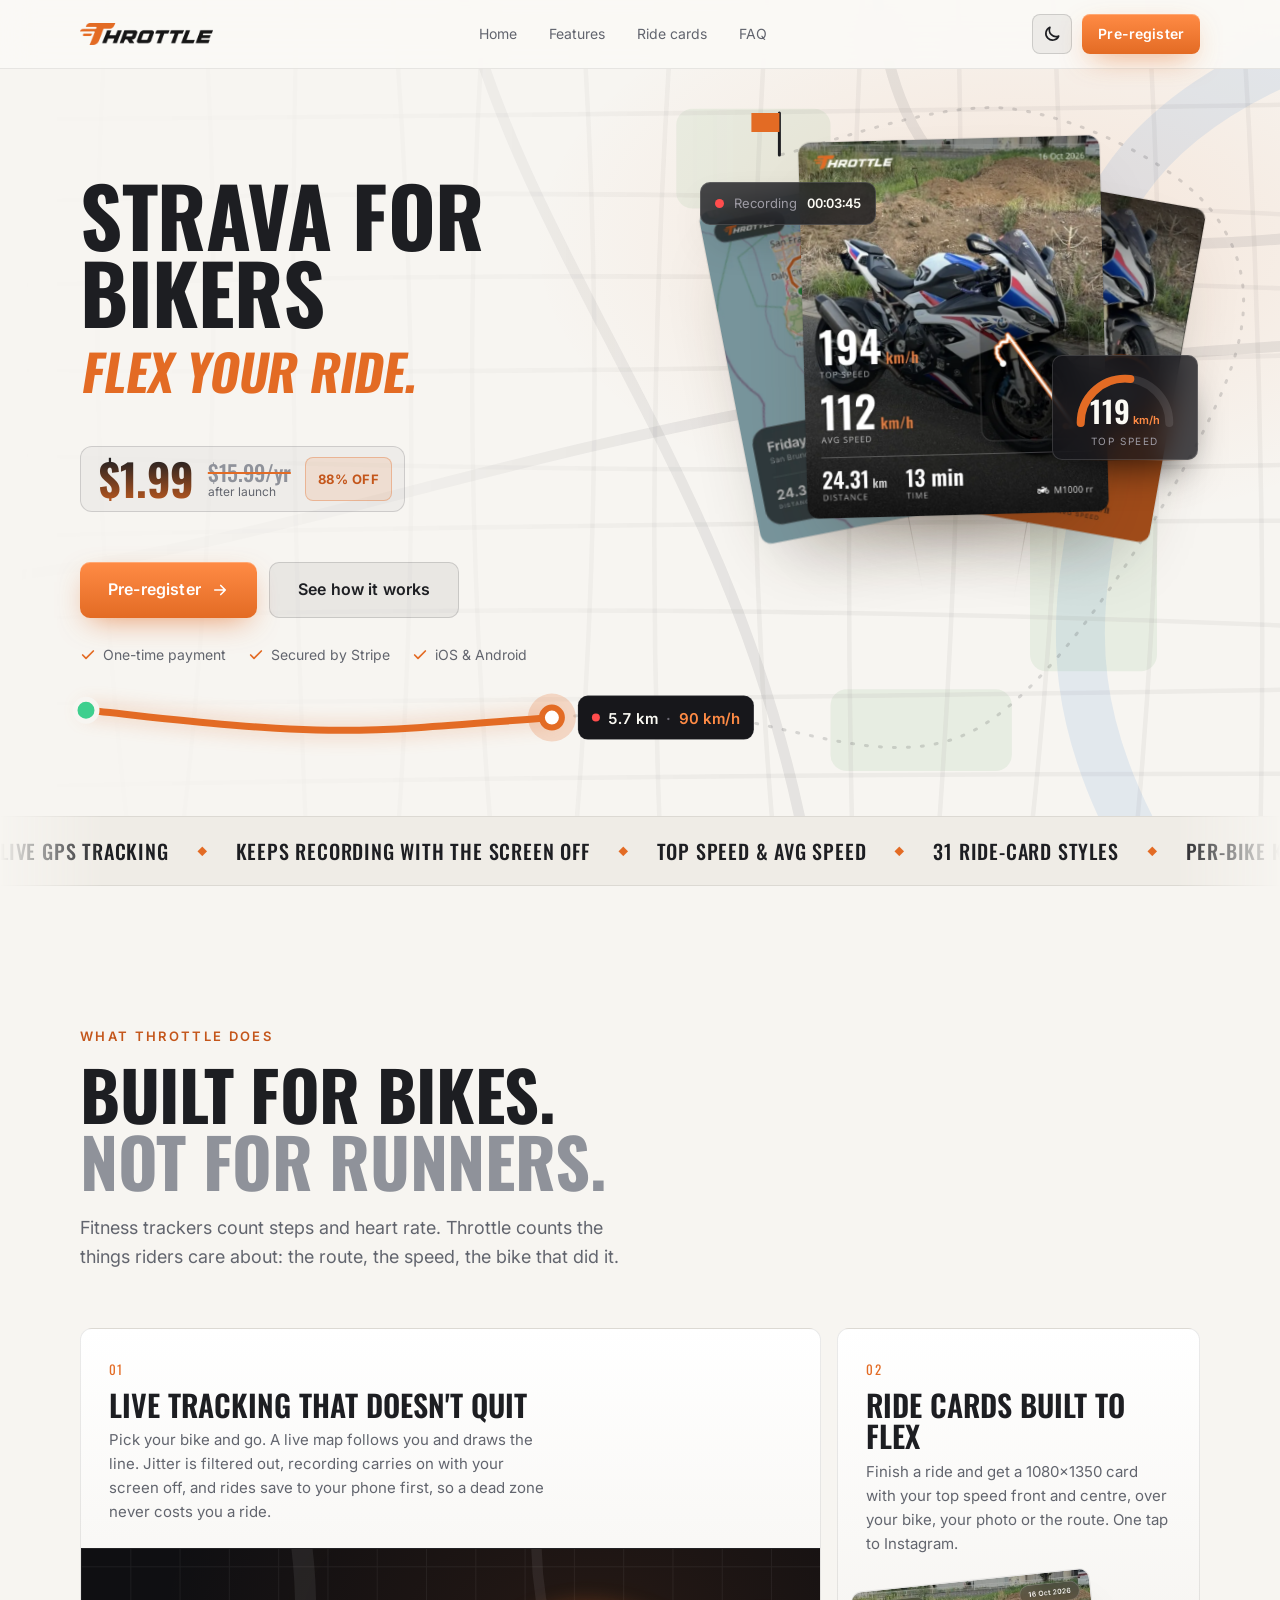
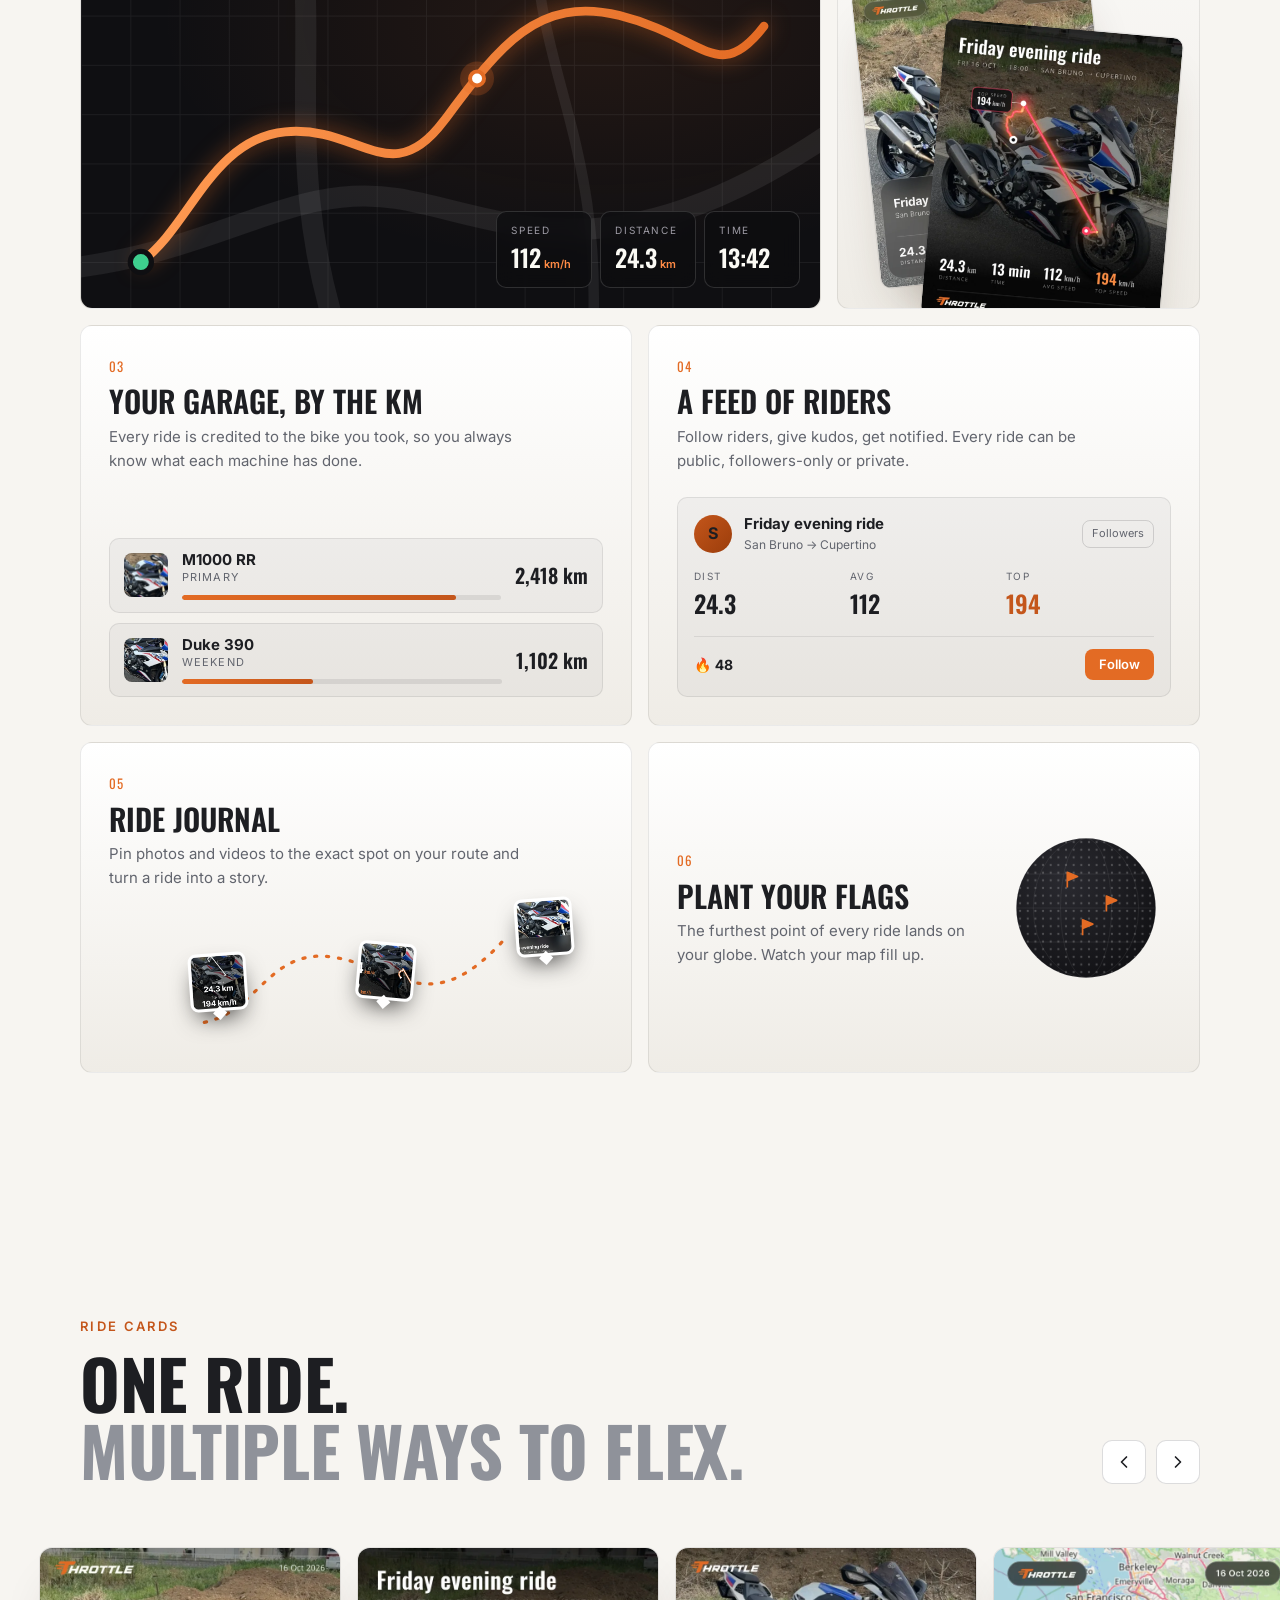
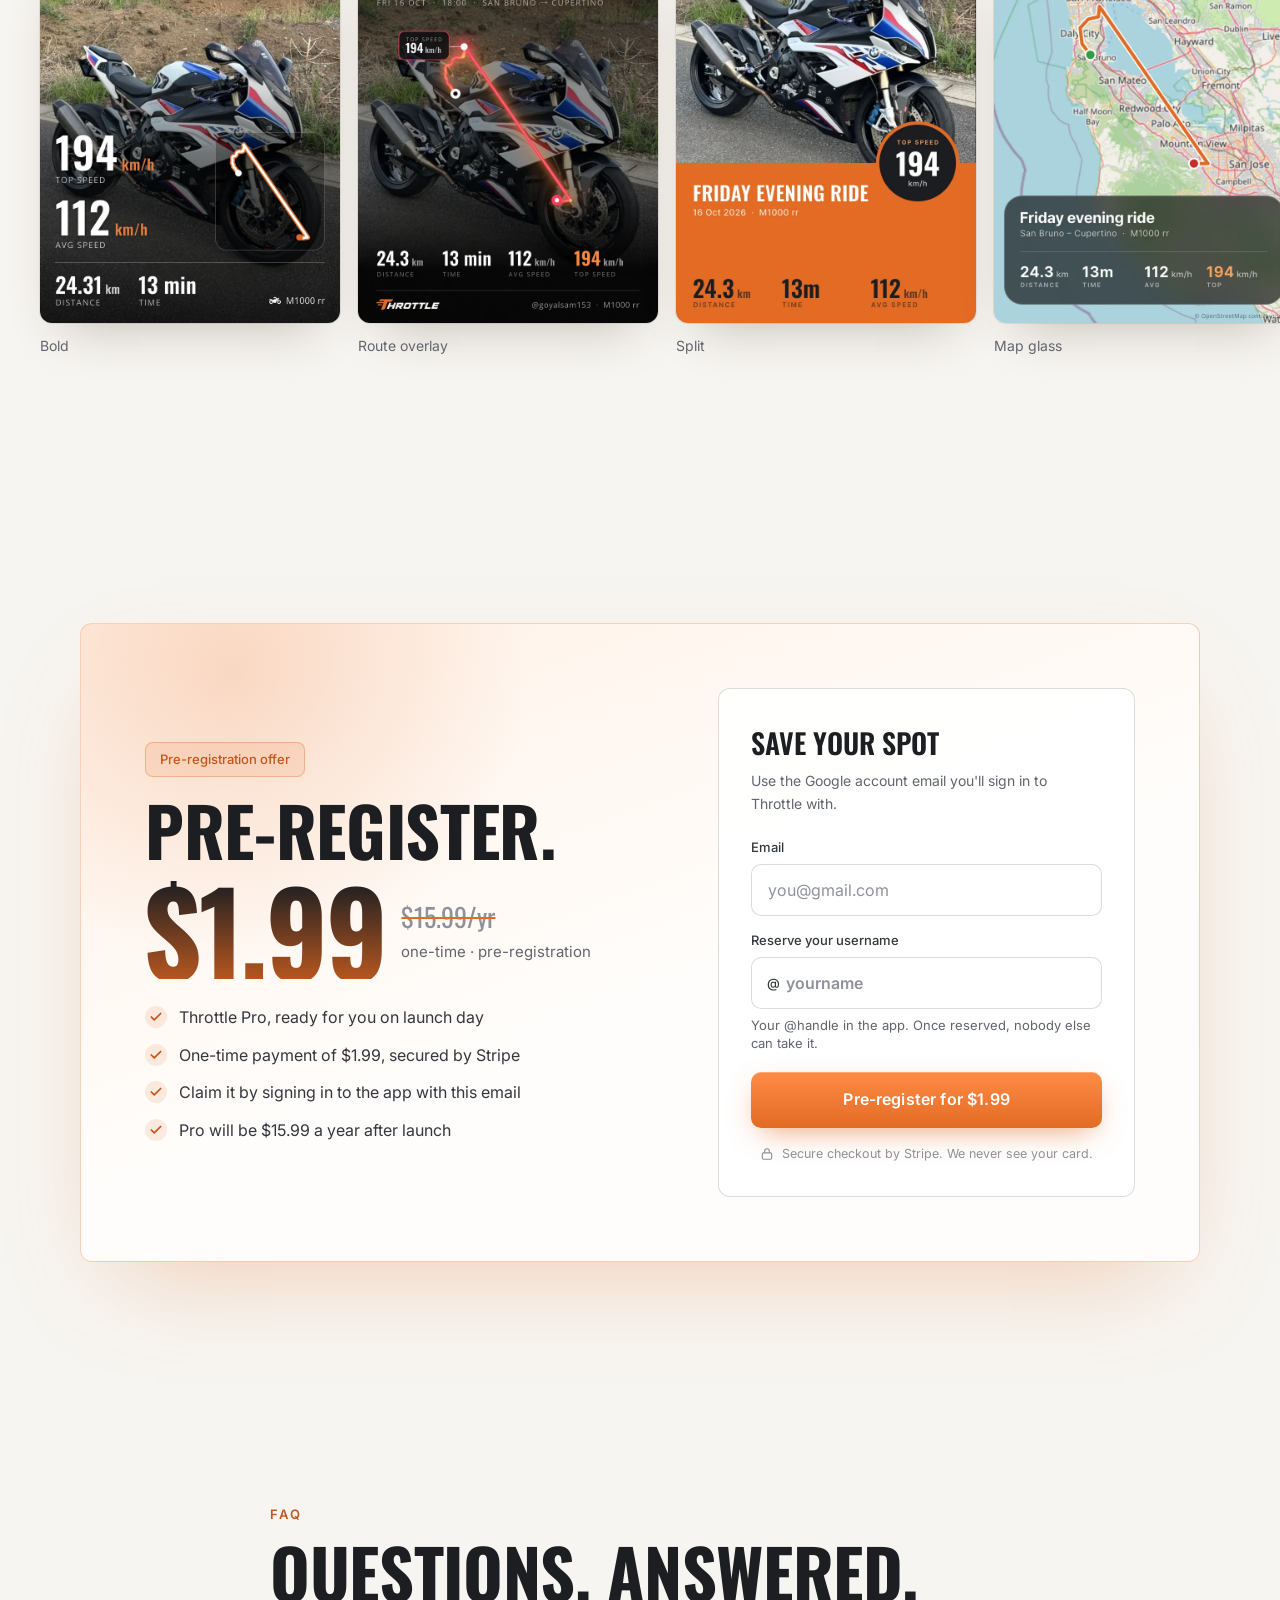
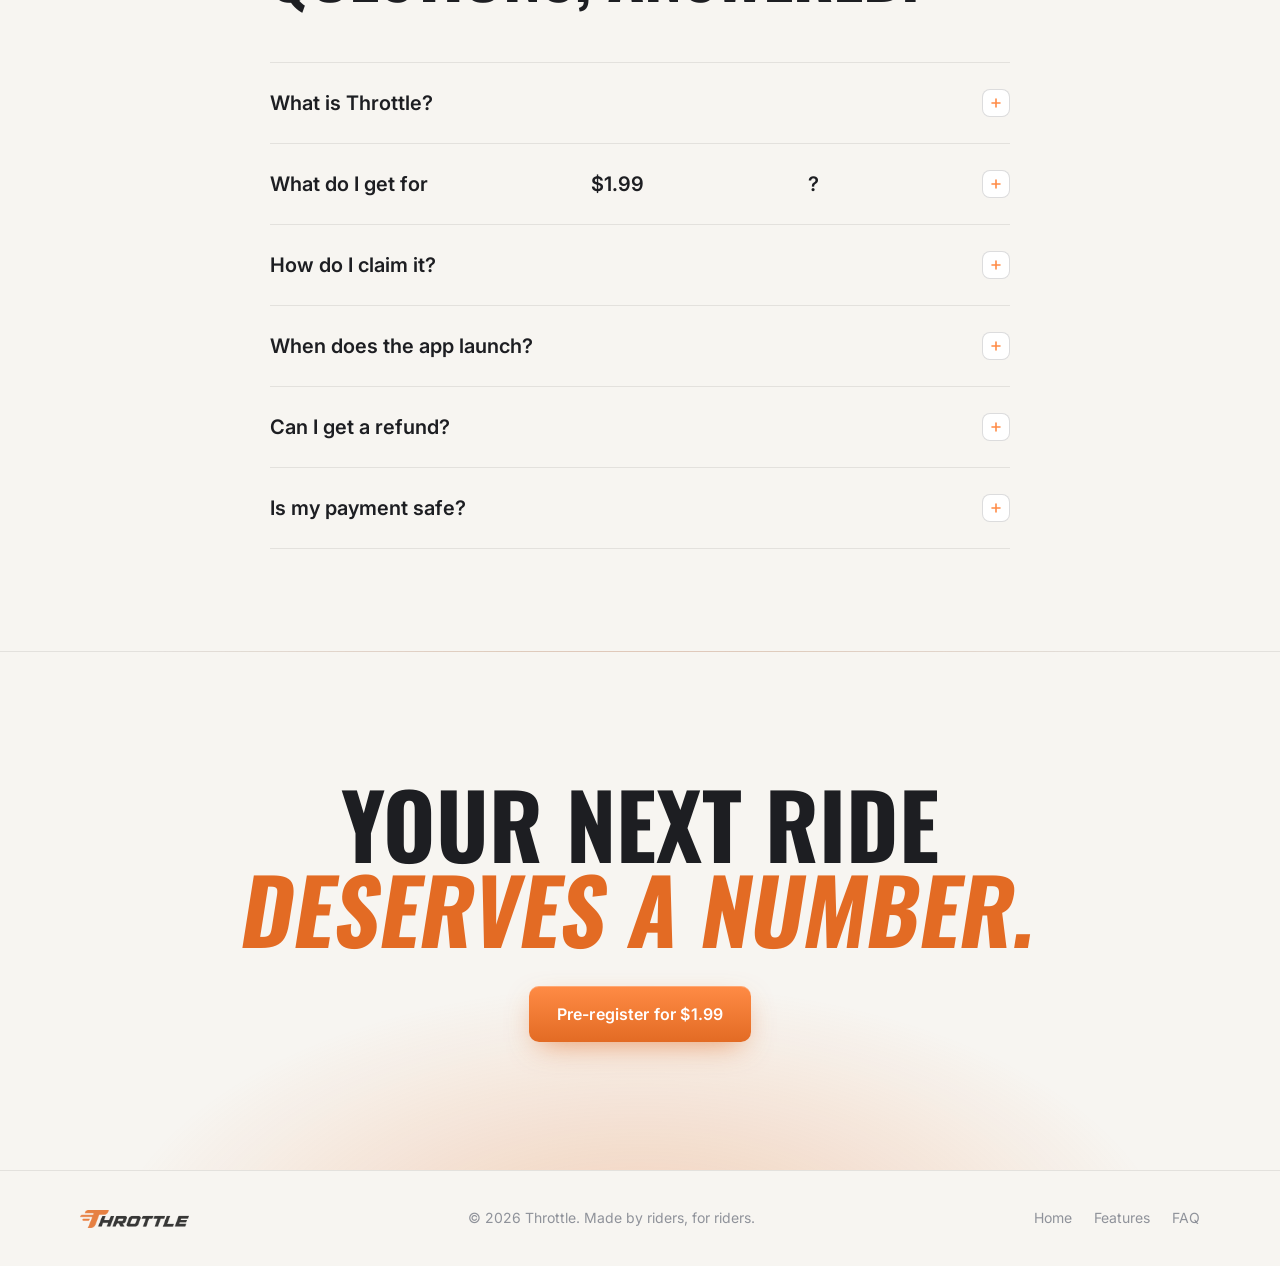
==== index.html @ 51aecd97 "stripeee" ====
<!doctype html>
<!-- v2: solid nav + street map / live ride hero (assets/css/v2.css, assets/js/hero-route.js). -->
<html lang="en" data-theme="light">
<head>
  <!-- Google tag (gtag.js) -->
<script async src="https://www.googletagmanager.com/gtag/js?id=G-M7SRSHDRN9"></script>
<script>
  window.dataLayer = window.dataLayer || [];
  function gtag(){dataLayer.push(arguments);}
  gtag('js', new Date());  
  gtag('config', 'G-M7SRSHDRN9');
</script>
  <meta charset="utf-8" />
  <meta name="viewport" content="width=device-width, initial-scale=1, viewport-fit=cover" />
  <title>Throttle: the ride tracker for motorcyclists</title>
  <meta name="description" content="Throttle records every motorcycle ride with GPS, turns it into a ride card that flexes your top speed, and connects you with riders who get it. Pre-register for $1.99 (Pro will be $15.99 a year)." />
  <meta name="theme-color" content="#f7f5f1" />
  <script>
    // Apply the saved theme before anything paints (light by default).
    (function () {
      var t = "light";
      try { t = localStorage.getItem("throttle_theme") === "dark" ? "dark" : "light"; } catch (e) {}
      document.documentElement.setAttribute("data-theme", t);
    })();
  </script>

  <meta property="og:type" content="website" />
  <meta property="og:title" content="Throttle: Strava for Bikers" />
  <meta property="og:description" content="The motorcycle app for tracking rides and sharing ride cards. Pre-register for $1.99. Pro will be $15.99 a year." />
  <meta property="og:image" content="assets/img/og-image.jpg" />
  <meta name="twitter:card" content="summary_large_image" />

  <link rel="icon" type="image/png" sizes="32x32" href="assets/img/favicon-32.png" />
  <link rel="apple-touch-icon" href="assets/img/apple-touch-icon.png" />

  <link rel="preconnect" href="https://fonts.googleapis.com" />
  <link rel="preconnect" href="https://fonts.gstatic.com" crossorigin />
  <link href="https://fonts.googleapis.com/css2?family=Inter:wght@400;500;600;700&family=Oswald:wght@500;600;700&display=swap" rel="stylesheet" />
  <link rel="preload" as="image" href="assets/img/cards/photo-bold.webp" type="image/webp" />
  <link rel="stylesheet" href="assets/css/styles.css?v=10" />
  <link rel="stylesheet" href="assets/css/v2.css?v=7" />
</head>
<body>
  <a class="skip" href="#main">Skip to content</a>

  <!-- ============================== NAV ============================== -->
  <header class="nav" id="nav">
    <div class="wrap nav__inner">
      <a href="#top" class="nav__logo" aria-label="Throttle home">
        <img class="logo-on-dark" src="assets/img/logo-light.png" alt="Throttle" width="640" height="114" />
        <img class="logo-on-light" src="assets/img/logo-dark.png" alt="Throttle" width="640" height="114" />
      </a>
      <nav class="nav__links" aria-label="Sections">
        <a href="#top">Home</a>
        <a href="#features">Features</a>
        <a href="#cards">Ride cards</a>
        <a href="#faq">FAQ</a>
      </nav>
      <div class="nav__right">
        <button type="button" class="iconbtn theme-toggle" id="themeToggle" aria-label="Switch to dark mode">
          <svg class="i-sun" viewBox="0 0 24 24" aria-hidden="true"><circle cx="12" cy="12" r="4"/><path d="M12 2v2M12 20v2M4.9 4.9l1.4 1.4M17.7 17.7l1.4 1.4M2 12h2M20 12h2M4.9 19.1l1.4-1.4M17.7 6.3l1.4-1.4"/></svg>
          <svg class="i-moon" viewBox="0 0 24 24" aria-hidden="true"><path d="M20 14.5A8 8 0 0 1 9.5 4a8 8 0 1 0 10.5 10.5Z"/></svg>
        </button>
        <a href="#enroll" class="btn btn--primary btn--sm" data-cta><span>Pre-register<span class="nav__price"></span></span></a>
      </div>
    </div>
  </header>

  <main id="main">
    <!-- ============================== HERO ============================== -->
    <section class="hero hero--route" id="top">
      <div class="hero__bg" aria-hidden="true">
        <!-- Faint street map, fading out behind the headline -->
        <svg class="hr-map" viewBox="0 0 1440 900" preserveAspectRatio="xMidYMid slice">
          <path class="hr-water" d="M1500 40 C 1260 120 1180 260 1220 420 S 1120 700 1300 980" />
          <rect class="hr-park" x="760" y="120" width="170" height="110" rx="18" />
          <rect class="hr-park" x="1150" y="560" width="140" height="180" rx="18" />
          <rect class="hr-park" x="930" y="760" width="200" height="90" rx="18" />
          <path class="hr-road" d="M-20 40 Q 720 30 1460 29" />
          <path class="hr-road" d="M-20 132 Q 720 127 1460 115" />
          <path class="hr-road" d="M-20 224 Q 720 198 1460 238" />
          <path class="hr-road" d="M-20 316 Q 720 292 1460 319" />
          <path class="hr-road" d="M-20 408 Q 720 415 1460 391" />
          <path class="hr-road" d="M-20 500 Q 720 528 1460 512" />
          <path class="hr-road" d="M-20 592 Q 720 575 1460 574" />
          <path class="hr-road" d="M-20 684 Q 720 659 1460 691" />
          <path class="hr-road" d="M-20 776 Q 720 772 1460 760" />
          <path class="hr-road" d="M-20 868 Q 720 853 1460 853" />
          <path class="hr-road" d="M30 -20 Q 60 450 27 920" />
          <path class="hr-road" d="M134 -20 Q 101 450 156 920" />
          <path class="hr-road" d="M238 -20 Q 270 450 215 920" />
          <path class="hr-road" d="M342 -20 Q 330 450 352 920" />
          <path class="hr-road" d="M446 -20 Q 486 450 453 920" />
          <path class="hr-road" d="M550 -20 Q 517 450 556 920" />
          <path class="hr-road" d="M654 -20 Q 688 450 649 920" />
          <path class="hr-road" d="M758 -20 Q 724 450 742 920" />
          <path class="hr-road" d="M862 -20 Q 827 450 867 920" />
          <path class="hr-road" d="M966 -20 Q 943 450 954 920" />
          <path class="hr-road" d="M1070 -20 Q 1083 450 1049 920" />
          <path class="hr-road" d="M1174 -20 Q 1203 450 1151 920" />
          <path class="hr-road" d="M1278 -20 Q 1311 450 1267 920" />
          <path class="hr-road" d="M1382 -20 Q 1413 450 1404 920" />
          <path class="hr-avenue" d="M-20 640 C 400 600 700 420 1460 380" />
          <path class="hr-avenue" d="M520 -20 C 600 300 820 520 900 920" />
          <path class="hr-avenue" d="M980 -20 C 1000 200 1100 300 1460 260" />
        </svg>
        <!-- Desktop: the live ride. hero-route.js draws the route around the
             headline and cards (it measures them), then moves the rider. -->
        <svg class="hr-desk" aria-hidden="true">
          <path class="hr-plan hr-measure" d="" />
          <path class="hr-line" pathLength="1000" d="" />
          <circle class="hr-start" r="11" />
          <g class="hr-flag"><path d="M0 0 v-42" /><path class="hr-flag-cloth" d="M0 -42 h-28 v19 h28z" /></g>
          <g class="hr-rider"><circle class="hr-rider-ring" r="24"/><circle class="hr-rider-dot" r="10"/></g>
          <g class="hr-tag hr-tag--fixed"><rect width="168" height="44" rx="10"/><circle class="hr-live" cx="18" cy="22" r="4"/><text x="30" y="28"><tspan class="hr-tag-km">0.0 km</tspan><tspan class="hr-tag-sep" dx="8">·</tspan><tspan class="hr-tag-spd" dx="8">0 km/h</tspan></text></g>
        </svg>
      </div>

      <div class="wrap hero__inner">
        <div class="hero__copy">
          <div style="height:50px"></div>
          <!-- <p class="chip chip--live"><span class="dot"></span>The app for motorcycle riders</p> -->
          <h1 class="hero__title">Strava for Bikers</h1>
          <h2 class="hero__tagline"><span class="slant">Flex your Ride.</span></h2>
          <div style="height:20px"></div>

          <div class="hero__price">
            <span class="hero__price-now" data-price>$1.99</span>
            <span class="hero__price-was"><s data-launch-price>$15.99/yr</s><small>after launch</small></span>
            <span class="hero__price-off" data-discount hidden></span>
          </div>
          <div style="height:30px"></div>

          <div class="hero__ctas">
            <a href="#enroll" class="btn btn--primary btn--lg" data-cta>
              <span>Pre-register</span>
              <svg viewBox="0 0 24 24" aria-hidden="true"><path d="M5 12h14M13 6l6 6-6 6"/></svg>
            </a>
            <a href="#features" class="btn btn--ghost btn--lg">See how it works</a>
          </div>
          <ul class="hero__meta">
            <li><svg viewBox="0 0 24 24" aria-hidden="true"><path d="M20 6 9 17l-5-5"/></svg>One-time payment</li>
            <li><svg viewBox="0 0 24 24" aria-hidden="true"><path d="M20 6 9 17l-5-5"/></svg>Secured by Stripe</li>
            <li><svg viewBox="0 0 24 24" aria-hidden="true"><path d="M20 6 9 17l-5-5"/></svg>iOS &amp; Android</li>
          </ul>
          <p class="hero__count" id="heroCount" hidden><b data-count>0</b> riders already pre-registered</p>
        </div>

        <div class="hero__visual" aria-label="Examples of Throttle ride cards">
          <div class="fan">
            <!-- Phones: the live ride wraps around the cards -->
            <svg class="hr-mob" viewBox="0 0 360 400" aria-hidden="true">
              <path class="hr-plan hr-measure" d="M14 372 C28 373 69 381 100 380 C131 379 167 367 200 366 C233 365 275 386 300 376 C325 366 341 335 350 304 C359 273 357 227 356 190 C355 153 346 102 344 84" />
              <path class="hr-line" pathLength="1000" d="M14 372 C28 373 69 381 100 380 C131 379 167 367 200 366 C233 365 275 386 300 376 C325 366 341 335 350 304 C359 273 357 227 356 190 C355 153 346 102 344 84" />
              <circle class="hr-start" cx="14" cy="372" r="8" />
              <g class="hr-flag"><path d="M344 84 v-32" /><path class="hr-flag-cloth" d="M344 52 h-22 v15 h22z" /></g>
              <g class="hr-rider"><circle class="hr-rider-ring" r="18"/><circle class="hr-rider-dot" r="8"/></g>
              <g class="hr-tag hr-tag--fixed"><rect width="168" height="44" rx="10"/><circle class="hr-live" cx="18" cy="22" r="4"/><text x="30" y="28"><tspan class="hr-tag-km">0.0 km</tspan><tspan class="hr-tag-sep" dx="8">·</tspan><tspan class="hr-tag-spd" dx="8">0 km/h</tspan></text></g>
            </svg>
            <picture class="fan__card fan__card--l">
              <source srcset="assets/img/cards/map-glass.webp" type="image/webp" />
              <img src="assets/img/cards/map-glass.jpg" alt="Ride card with the route on a map" width="720" height="900" />
            </picture>
            <picture class="fan__card fan__card--r">
              <source srcset="assets/img/cards/orange-split.webp" type="image/webp" />
              <img src="assets/img/cards/orange-split.jpg" alt="Orange ride card showing a 194 km/h top speed" width="720" height="900" />
            </picture>
            <picture class="fan__card fan__card--c">
              <source srcset="assets/img/cards/photo-bold.webp" type="image/webp" />
              <img src="assets/img/cards/photo-bold.jpg" alt="Ride card over a bike photo: 194 km/h top speed, 112 km/h average" width="720" height="900" fetchpriority="high" />
            </picture>

            <div class="float float--gauge keep-dark" aria-hidden="true">
              <svg viewBox="0 0 120 70" class="gauge">
                <path class="gauge__track" d="M10 62a50 50 0 0 1 100 0" />
                <path class="gauge__fill" d="M10 62a50 50 0 0 1 100 0" pathLength="100" />
              </svg>
              <div class="gauge__read"><b data-speed>0</b><small>km/h</small></div>
              <span class="float__label">Top speed</span>
            </div>
            <div class="float float--rec keep-dark" aria-hidden="true">
              <span class="rec-dot"></span>Recording <b data-clock>00:13:42</b>
            </div>
          <!--   <div class="float float--kudos keep-dark" aria-hidden="true">
              <span class="kudos-ico">🔥</span><span><b>+12 kudos</b><small>on Friday evening ride</small></span>
            </div> -->
          </div>
        </div>
      </div>
    </section>

    <!-- ============================== MARQUEE ============================== -->
    <div class="marquee" aria-label="Highlights">
      <div class="marquee__track" data-marquee>
        <span>Live GPS tracking</span><i>◆</i>
        <span>Keeps recording with the screen off</span><i>◆</i>
        <span>Top speed &amp; avg speed</span><i>◆</i>
        <span>31 ride-card styles</span><i>◆</i>
        <span>Per-bike km in your garage</span><i>◆</i>
        <span>Ride Journal</span><i>◆</i>
        <span>Flags on a globe</span><i>◆</i>
        <span>Follow riders · give kudos</span><i>◆</i>
      </div>
    </div>

    <!-- ============================== FEATURES ============================== -->
    <section class="section" id="features">
      <div class="wrap">
        <header class="section__head reveal">
          <p class="eyebrow">What Throttle does</p>
          <h2 class="h2">Built for bikes.<br /><span class="muted">Not for runners.</span></h2>
          <p class="section__lede">Fitness trackers count steps and heart rate. Throttle counts the things riders care about: the route, the speed, the bike that did it.</p>
        </header>

        <div class="bento">
          <!-- Live tracking -->
          <article class="tile tile--track reveal">
            <div class="tile__text">
              <span class="tile__num">01</span>
              <h3>Live tracking that doesn't quit</h3>
              <p>Pick your bike and go. A live map follows you and draws the line. Jitter is filtered out, recording carries on with your screen off, and rides save to your phone first, so a dead zone never costs you a ride.</p>
            </div>
            <div class="trackviz keep-dark" aria-hidden="true">
              <svg viewBox="0 0 420 240" preserveAspectRatio="xMidYMid slice">
                <defs>
                  <pattern id="mapgrid" width="28" height="28" patternUnits="userSpaceOnUse">
                    <path d="M28 0H0V28" fill="none" stroke="rgba(255,255,255,.06)" />
                  </pattern>
                  <linearGradient id="routeGrad" x1="0" x2="1">
                    <stop offset="0" stop-color="#ff9a52" />
                    <stop offset="1" stop-color="#e36b24" />
                  </linearGradient>
                </defs>
                <rect width="420" height="240" fill="url(#mapgrid)" />
                <path class="road" d="M-10 200 C80 190 120 150 180 160 S300 210 430 120" />
                <path class="road" d="M120 -10 C140 60 110 140 150 250" />
                <path class="road road--thin" d="M260 -10 C250 80 300 120 290 250" />
                <path class="route" d="M34 196 C62 176 74 126 116 122 S176 156 206 116 S258 44 306 56 S362 96 388 62" />
                <circle cx="34" cy="196" r="6" class="pin-start" />
              </svg>
              <span class="trackviz__dot"></span>
              <div class="readout">
                <div><small>Speed</small><b>112<i>km/h</i></b></div>
                <div><small>Distance</small><b>24.3<i>km</i></b></div>
                <div><small>Time</small><b>13:42</b></div>
              </div>
            </div>
          </article>

          <!-- Ride cards -->
          <article class="tile tile--cards reveal">
            <div class="tile__text">
              <span class="tile__num">02</span>
              <h3>Ride cards built to flex</h3>
              <p>Finish a ride and get a 1080×1350 card with your top speed front and centre, over your bike, your photo or the route. One tap to Instagram.</p>
            </div>
            <div class="cardstack" aria-hidden="true">
              <picture><source srcset="assets/img/cards/photo-glass.webp" type="image/webp" /><img src="assets/img/cards/photo-glass.jpg" alt="" loading="lazy" width="720" height="900" /></picture>
              <picture><source srcset="assets/img/cards/route-overlay.webp" type="image/webp" /><img src="assets/img/cards/route-overlay.jpg" alt="" loading="lazy" width="720" height="900" /></picture>
            </div>
          </article>

          <!-- Garage -->
          <article class="tile tile--garage reveal">
            <div class="tile__text">
              <span class="tile__num">03</span>
              <h3>Your garage, by the km</h3>
              <p>Every ride is credited to the bike you took, so you always know what each machine has done.</p>
            </div>
            <ul class="garage" aria-hidden="true">
              <li><span class="garage__bike" style="--img:url(../img/cards/photo-glass.webp)"></span><div><b>M1000 RR</b><small>Primary</small><div class="bar"><i style="--w:86%"></i></div></div><em>2,418 km</em></li>
              <li><span class="garage__bike garage__bike--alt" style="--img:url(../img/cards/orange-split.webp)"></span><div><b>Duke 390</b><small>Weekend</small><div class="bar"><i style="--w:41%"></i></div></div><em>1,102 km</em></li>
            </ul>
          </article>

          <!-- Social -->
          <article class="tile tile--social reveal">
            <div class="tile__text">
              <span class="tile__num">04</span>
              <h3>A feed of riders</h3>
              <p>Follow riders, give kudos, get notified. Every ride can be public, followers-only or private.</p>
            </div>
            <div class="post" aria-hidden="true">
              <div class="post__head">
                <span class="avatar">S</span>
                <div><b>Friday evening ride</b><small>San Bruno → Cupertino</small></div>
                <span class="vis">Followers</span>
              </div>
              <div class="post__stats"><div><small>Dist</small><b>24.3</b></div><div><small>Avg</small><b>112</b></div><div><small>Top</small><b class="o">194</b></div></div>
              <div class="post__foot"><span class="kudo">🔥 <b data-kudos>47</b></span><span class="follow">Follow</span></div>
            </div>
          </article>

          <!-- Journal -->
          <article class="tile tile--journal reveal">
            <div class="tile__text">
              <span class="tile__num">05</span>
              <h3>Ride Journal</h3>
              <p>Pin photos and videos to the exact spot on your route and turn a ride into a story.</p>
            </div>
            <div class="journal" aria-hidden="true">
              <svg viewBox="0 0 300 120"><path d="M10 100 C60 90 70 30 130 40 S220 100 290 20" /></svg>
              <span class="jpin" style="--x:22%;--y:52%;--img:url(../img/cards/photo-stack.webp)"></span>
              <span class="jpin" style="--x:56%;--y:44%;--img:url(../img/cards/photo-bold.webp)"></span>
              <span class="jpin" style="--x:88%;--y:10%;--img:url(../img/cards/photo-glass.webp)"></span>
            </div>
          </article>

          <!-- Flags -->
          <article class="tile tile--flags reveal">
            <div class="tile__text">
              <span class="tile__num">06</span>
              <h3>Plant your flags</h3>
              <p>The furthest point of every ride lands on your globe. Watch your map fill up.</p>
            </div>
            <div class="globe keep-dark" aria-hidden="true">
              <svg viewBox="0 0 200 200">
                <defs>
                  <clipPath id="globeClip"><circle cx="100" cy="100" r="82" /></clipPath>
                  <radialGradient id="globeShade" cx="35%" cy="30%" r="80%">
                    <stop offset="0" stop-color="#2a2a30" />
                    <stop offset="1" stop-color="#101013" />
                  </radialGradient>
                  <pattern id="dots" width="9" height="9" patternUnits="userSpaceOnUse"><circle cx="4.5" cy="4.5" r="1.3" fill="rgba(255,255,255,.22)" /></pattern>
                </defs>
                <circle cx="100" cy="100" r="82" fill="url(#globeShade)" />
                <g clip-path="url(#globeClip)">
                  <g class="globe__spin">
                    <rect x="-200" y="0" width="600" height="200" fill="url(#dots)" />
                  </g>
                  <ellipse cx="100" cy="100" rx="30" ry="82" class="meridian" />
                  <ellipse cx="100" cy="100" rx="62" ry="82" class="meridian" />
                  <path d="M18 100h164M30 60h140M30 140h140" class="meridian" />
                </g>
                <circle cx="100" cy="100" r="82" fill="none" stroke="rgba(255,255,255,.12)" />
                <g class="flag" style="--d:0s"><path d="M78 76v-18l12 5-12 5" /></g>
                <g class="flag" style="--d:.4s"><path d="M124 104v-18l12 5-12 5" /></g>
                <g class="flag" style="--d:.8s"><path d="M96 132v-18l12 5-12 5" /></g>
              </svg>
            </div>
          </article>
        </div>
      </div>
    </section>

    <!-- ============================== CARD GALLERY ============================== -->
    <section class="section section--tight" id="cards">
      <div class="wrap">
        <header class="section__head section__head--row reveal">
          <div>
            <p class="eyebrow">Ride cards</p>
            <h2 class="h2">One ride.<br /><span class="muted">Multiple ways to flex.</span></h2>
          </div>
          <div class="rail-ctrl">
            <button class="iconbtn" data-rail="-1" aria-label="Previous cards"><svg viewBox="0 0 24 24"><path d="M15 6l-6 6 6 6"/></svg></button>
            <button class="iconbtn" data-rail="1" aria-label="Next cards"><svg viewBox="0 0 24 24"><path d="M9 6l6 6-6 6"/></svg></button>
          </div>
        </header>
      </div>
      <div class="rail" id="rail" tabindex="0" aria-label="Ride card styles">
        <figure><picture><source srcset="assets/img/cards/photo-bold.webp" type="image/webp" /><img src="assets/img/cards/photo-bold.jpg" alt="Bold numbers over a bike photo" loading="lazy" width="720" height="900" /></picture><figcaption>Bold</figcaption></figure>
        <figure><picture><source srcset="assets/img/cards/route-overlay.webp" type="image/webp" /><img src="assets/img/cards/route-overlay.jpg" alt="Route traced over the bike photo" loading="lazy" width="720" height="900" /></picture><figcaption>Route overlay</figcaption></figure>
        <figure><picture><source srcset="assets/img/cards/orange-split.webp" type="image/webp" /><img src="assets/img/cards/orange-split.jpg" alt="Half photo, half orange panel with stats" loading="lazy" width="720" height="900" /></picture><figcaption>Split</figcaption></figure>
        <figure><picture><source srcset="assets/img/cards/map-glass.webp" type="image/webp" /><img src="assets/img/cards/map-glass.jpg" alt="Route on a map under a glass panel" loading="lazy" width="720" height="900" /></picture><figcaption>Map glass</figcaption></figure>
        <figure><picture><source srcset="assets/img/cards/photo-glass.webp" type="image/webp" /><img src="assets/img/cards/photo-glass.jpg" alt="Bike photo under a glass stats panel" loading="lazy" width="720" height="900" /></picture><figcaption>Photo glass</figcaption></figure>
        <figure><picture><source srcset="assets/img/cards/map-stack.webp" type="image/webp" /><img src="assets/img/cards/map-stack.jpg" alt="Stacked stats over a map" loading="lazy" width="720" height="900" /></picture><figcaption>Map stack</figcaption></figure>
        <figure><picture><source srcset="assets/img/cards/photo-stack.webp" type="image/webp" /><img src="assets/img/cards/photo-stack.jpg" alt="Stacked stats over a bike photo" loading="lazy" width="720" height="900" /></picture><figcaption>Photo stack</figcaption></figure>
      </div>
    </section>

    <!-- ============================== OFFER ============================== -->
    <section class="section" id="enroll">
      <div class="wrap">
        <div class="offer reveal">
          <div class="offer__glow" aria-hidden="true"></div>
          <div class="offer__left">
            <p class="chip chip--orange">Pre-registration offer</p>
            <h2 class="h2 offer__title">Pre-register.<br /></h2>
            <div class="price">
              <span class="price__big" data-price>$1.99</span>
              <span class="price__side">
                <s data-launch-price>$15.99/yr</s>
                <small>one-time · pre-registration</small>
              </span>
            </div>
            <ul class="perks">
              <li><svg viewBox="0 0 24 24" aria-hidden="true"><path d="M20 6 9 17l-5-5"/></svg><span>Throttle Pro, ready for you on launch day</span></li>
              <li><svg viewBox="0 0 24 24" aria-hidden="true"><path d="M20 6 9 17l-5-5"/></svg><span>One-time payment of <span data-price>$1.99</span>, secured by Stripe</span></li>
              <li><svg viewBox="0 0 24 24" aria-hidden="true"><path d="M20 6 9 17l-5-5"/></svg><span>Claim it by signing in to the app with this email</span></li>
              <li><svg viewBox="0 0 24 24" aria-hidden="true"><path d="M20 6 9 17l-5-5"/></svg><span>Pro will be <span data-launch-text>$15.99 a year</span> after launch</span></li>
            </ul>
          </div>

          <form class="enroll" id="enrollForm" novalidate>
            <h3>Save your spot</h3>
            <p class="enroll__sub">Use the Google account email you'll sign in to Throttle with.</p>
            <label class="field">
              <span>Email</span>
              <input type="email" name="email" id="email" autocomplete="email" inputmode="email" placeholder="you@gmail.com" required maxlength="254" />
            </label>
            <label class="field field--handle" id="usernameField">
              <span>Reserve your username</span>
              <span class="handle">
                <span class="handle__at" aria-hidden="true">@</span>
                <input type="text" name="username" id="username" autocomplete="username" autocapitalize="none" autocorrect="off" spellcheck="false" placeholder="yourname" required minlength="3" maxlength="24" aria-describedby="usernameMsg" />
                <span class="handle__state" aria-hidden="true"></span>
              </span>
              <small class="handle__msg" id="usernameMsg" aria-live="polite">Your @handle in the app. Once reserved, nobody else can take it.</small>
            </label>
            <button type="submit" class="btn btn--primary btn--lg btn--block" id="enrollBtn">
              <span class="btn__label">Pre-register for <span data-price>$1.99</span></span>
              <span class="spinner" aria-hidden="true"></span>
            </button>
            <p class="form-msg" id="formMsg" role="status" aria-live="polite"></p>
            <p class="secure">
              <svg viewBox="0 0 24 24" aria-hidden="true"><rect x="4" y="10" width="16" height="11" rx="2"/><path d="M8 10V7a4 4 0 0 1 8 0v3"/></svg>
              Secure checkout by Stripe. We never see your card.
            </p>
          </form>
        </div>
      </div>
    </section>

    <!-- ============================== FAQ ============================== -->
    <section class="section section--tight" id="faq">
      <div class="wrap wrap--narrow">
        <header class="section__head reveal">
          <p class="eyebrow">FAQ</p>
          <h2 class="h2">Questions, answered.</h2>
        </header>
        <div class="faq reveal">
          <details>
            <summary>What is Throttle?</summary>
            <p>A ride tracker and social app made for motorcycles. It records your route, distance, time, average and top speed with GPS, makes a shareable ride card from every ride, keeps per-bike kilometres in your garage, and lets you follow other riders.</p>
          </details>
          <details>
            <summary>What do I get for <span data-price>$1.99</span>?</summary>
            <p>Throttle Pro, ready on your account the day the app launches. Pre-registering costs <span data-price>$1.99</span>, once; after launch, Pro costs <span data-launch-text>$15.99 a year</span>.</p>
          </details>
          <details>
            <summary>How do I claim it?</summary>
            <p>Sign in to the Throttle app with the same email you used here. Your pre-registration is attached to your account automatically, and your reserved @username is waiting for you when you set up your profile.</p>
          </details>
          <details>
            <summary>When does the app launch?</summary>
            <p>We're in final testing on iOS and Android. Founding riders hear first, by email, the day it's out.</p>
          </details>
          <details>
            <summary>Can I get a refund?</summary>
            <p>Yes. Reply to your Stripe receipt and we'll refund you, no questions asked.</p>
          </details>
          <details>
            <summary>Is my payment safe?</summary>
            <p>Payment happens on Stripe's secure checkout page. Your card details go straight to Stripe and never touch our servers.</p>
          </details>
        </div>
      </div>
    </section>

    <!-- ============================== FINAL CTA ============================== -->
    <section class="final">
      <div class="wrap final__inner reveal">
        <h2 class="final__title">Your next ride<br /><span class="slant">deserves a number.</span></h2>
        <a href="#enroll" class="btn btn--primary btn--lg" data-cta><span>Pre-register for <span data-price>$1.99</span></span></a>
      </div>
    </section>
  </main>

  <footer class="footer">
    <div class="wrap footer__inner">
      <a href="#top" aria-label="Back to top"><img src="assets/img/logo-light.png" alt="Throttle" width="640" height="114" class="footer__logo logo-on-dark" loading="lazy" /><img src="assets/img/logo-dark.png" alt="Throttle" width="640" height="114" class="footer__logo logo-on-light" loading="lazy" /></a>
      <p>© <span data-year>2026</span> Throttle. Made by riders, for riders.</p>
      <nav aria-label="Footer">
        <a href="#top">Home</a>
        <a href="#features">Features</a>
        <a href="#faq">FAQ</a>
        <a href="#" data-contact hidden>Contact</a>
      </nav>
    </div>
  </footer>

  <!-- Mobile sticky CTA -->
  <div class="sticky-cta" id="stickyCta" aria-hidden="true">
    <div><b><span data-price>$1.99</span> <s data-launch-price>$15.99/yr</s></b><small>Pre-registration</small></div>
    <a href="#enroll" class="btn btn--primary btn--sm" data-cta tabindex="-1">Pre-register</a>
  </div>

  <!-- Post-checkout result -->
  <div class="overlay" id="overlay" hidden>
    <canvas id="confetti" aria-hidden="true"></canvas>
    <div class="overlay__card" role="dialog" aria-modal="true" aria-labelledby="overlayTitle">
      <div class="overlay__badge" aria-hidden="true">
        <img src="assets/img/favicon-180.png" alt="" width="64" height="64" />
      </div>
      <h2 id="overlayTitle">You're pre-registered.</h2>
      <p id="overlayText">Your spot is saved. We'll email you the moment Throttle is ready. Sign in with the same email to claim Pro.</p>
      <button class="btn btn--primary btn--block" id="overlayClose">Nice</button>
    </div>
  </div>

  <div class="toast" id="toast" role="status" aria-live="polite" hidden></div>

  <script src="assets/js/config.js?v=3"></script>
  <script src="assets/js/main.js?v=7" defer></script>
  <script src="assets/js/hero-route.js?v=14" defer></script>
</body>
</html>
---- assets/css/styles.css ----
/* Throttle landing: colours come from the app (lib/theme.dart) and the logo.
   Light is the default (index.html sets data-theme="light" on <html>; the
   toggle switches to "dark"). The dark palette doubles as the base below.
   .keep-dark marks "app screen" visuals (live map, globe, floating badges)
   that stay dark in both themes. */
:root,
.keep-dark {
  color-scheme: dark;
  --bg: #0d0d0f;
  --bg-2: #131316;
  --surface: #17171b;
  --surface-2: #1d1d22;
  --line: rgba(255, 255, 255, 0.08);
  --line-2: rgba(255, 255, 255, 0.14);
  --text: #fbfaf4;
  --muted: #9d9ba4;
  --dim: #6c6a73;
  --orange: #e36b24;
  --orange-hi: #ff8b45;
  --orange-soft: rgba(227, 107, 36, 0.14);
  --green: #3ecf8e;

  --text-2: #c9c7cf;
  --text-3: #d8d6dc;
  --tint: rgba(255, 255, 255, 0.04);
  --tint-2: rgba(255, 255, 255, 0.07);
  --line-3: rgba(255, 255, 255, 0.22);
  --ring: rgba(255, 255, 255, 0.08);
  --grid: rgba(255, 255, 255, 0.035);
  --shadow: rgba(0, 0, 0, 0.9);
  --glow: rgba(227, 107, 36, 0.28);
  --nav-bg: rgba(13, 13, 15, 0.72);
  --panel: rgba(13, 13, 15, 0.75);
  --sticky-bg: rgba(23, 23, 27, 0.88);
  --scrim: rgba(5, 5, 7, 0.7);
  --price-grad: linear-gradient(180deg, #fff, #ffd2b4);
  --offer-bg: linear-gradient(160deg, #1b1512, #121215 55%);
  --badge-bg: radial-gradient(circle at 30% 30%, #2a201a, #141416);
  --err-bg: rgba(255, 90, 90, 0.1);
  --err-line: rgba(255, 90, 90, 0.25);
  --err-text: #ff9c9c;
  --ok-text: #7fe3b4;
}

:root[data-theme="light"] {
  color-scheme: light;
  --bg: #f7f5f1;
  --bg-2: #efece6;
  --surface: #ffffff;
  --surface-2: #faf8f5;
  --line: rgba(24, 22, 30, 0.09);
  --line-2: rgba(24, 22, 30, 0.15);
  --text: #1d1e22;
  --muted: #62656e;
  --dim: #8f929a;
  --orange-hi: #c4561b;
  --orange-soft: rgba(227, 107, 36, 0.12);

  --text-2: #4a4d55;
  --text-3: #34373e;
  --tint: rgba(24, 22, 30, 0.035);
  --tint-2: rgba(24, 22, 30, 0.06);
  --line-3: rgba(24, 22, 30, 0.24);
  --ring: rgba(24, 22, 30, 0.08);
  --grid: rgba(24, 22, 30, 0.05);
  --shadow: rgba(60, 40, 20, 0.3);
  --glow: rgba(227, 107, 36, 0.2);
  --nav-bg: rgba(247, 245, 241, 0.8);
  --panel: rgba(255, 255, 255, 0.9);
  --sticky-bg: rgba(255, 255, 255, 0.92);
  --scrim: rgba(40, 32, 24, 0.35);
  --price-grad: linear-gradient(180deg, #1d1e22, #b4561f);
  --offer-bg: linear-gradient(160deg, #fff1e6, #fffdfb 55%);
  --badge-bg: radial-gradient(circle at 30% 30%, #fff1e6, #ffe0c8);
  --err-bg: rgba(220, 50, 50, 0.08);
  --err-line: rgba(220, 50, 50, 0.25);
  --err-text: #b42318;
  --ok-text: #13784a;
}

.keep-dark { color: var(--text); }

:root {
  --display: "Oswald", "Arial Narrow", system-ui, sans-serif;
  --body: "Inter", system-ui, -apple-system, "Segoe UI", sans-serif;

  --radius: 12px;
  --radius-sm: 10px;
  --gutter: clamp(16px, 4vw, 40px);
  --maxw: 1200px;
  --ease: cubic-bezier(0.2, 0.8, 0.2, 1);
}

*,
*::before,
*::after { box-sizing: border-box; }

html { scroll-behavior: smooth; scroll-padding-top: 84px; -webkit-text-size-adjust: 100%; }
body {
  margin: 0;
  background: var(--bg);
  color: var(--text);
  font-family: var(--body);
  font-size: 16px;
  line-height: 1.6;
  -webkit-font-smoothing: antialiased;
  overflow-x: hidden;
  transition: background-color 0.3s, color 0.3s;
}
img { display: block; max-width: 100%; height: auto; }
picture { display: block; }
a { color: inherit; text-decoration: none; }
button { font: inherit; color: inherit; cursor: pointer; }
svg { display: block; }
::selection { background: var(--orange); color: #fff; }

.skip {
  position: absolute; left: 12px; top: -60px; z-index: 100;
  background: var(--orange); color: #fff; padding: 10px 14px; border-radius: 10px;
}
.skip:focus { top: 12px; }

:focus-visible { outline: 2px solid var(--orange-hi); outline-offset: 3px; border-radius: 6px; }

.wrap { width: 100%; max-width: var(--maxw); margin: 0 auto; padding: 0 var(--gutter); }
.wrap--narrow { max-width: 820px; }
.muted { color: var(--dim); }

/* Slanted accent, echoing the italic logo */
.slant {
  display: inline-block;
  color: var(--orange);
  transform: skewX(-9deg);
  transform-origin: left bottom;
}

/* ---------------------------------------------------------------- Buttons */
.btn {
  --h: 48px;
  position: relative;
  display: inline-flex; align-items: center; justify-content: center; gap: 10px;
  height: var(--h); padding: 0 22px;
  border: 0; border-radius: 10px;
  font-weight: 600; font-size: 15px; letter-spacing: 0.01em; white-space: nowrap;
  transition: transform 0.2s var(--ease), background 0.2s, box-shadow 0.25s, color 0.2s;
}
.btn svg { width: 18px; height: 18px; fill: none; stroke: currentColor; stroke-width: 2.2; stroke-linecap: round; stroke-linejoin: round; transition: transform 0.25s var(--ease); }
.btn:hover svg { transform: translateX(3px); }
.btn:active { transform: scale(0.98); }
.btn--sm { --h: 40px; padding: 0 16px; font-size: 14px; border-radius: 8px; }
.btn--lg { --h: 56px; padding: 0 28px; font-size: 16px; }
.btn--block { width: 100%; }
.btn--primary {
  background: linear-gradient(180deg, #ff8b45, var(--orange));
  color: #fff;
  box-shadow: 0 10px 30px -10px rgba(227, 107, 36, 0.7), inset 0 1px 0 rgba(255, 255, 255, 0.25);
}
.btn--primary:hover { box-shadow: 0 14px 40px -10px rgba(227, 107, 36, 0.9), inset 0 1px 0 rgba(255, 255, 255, 0.3); transform: translateY(-1px); }
.btn--ghost { background: var(--tint-2); border: 1px solid var(--line-2); color: var(--text); }
.btn--ghost:hover { background: var(--line-2); }

.iconbtn {
  width: 44px; height: 44px; border-radius: 10px;
  display: grid; place-items: center;
  background: var(--surface); border: 1px solid var(--line-2);
  transition: background 0.2s, border-color 0.2s;
}
.iconbtn:hover { background: var(--surface-2); border-color: var(--orange); }
.iconbtn svg { width: 20px; height: 20px; fill: none; stroke: currentColor; stroke-width: 2; stroke-linecap: round; stroke-linejoin: round; }

/* ---------------------------------------------------------------- Chips */
.chip {
  display: inline-flex; align-items: center; gap: 8px;
  margin: 0; padding: 6px 14px 6px 10px;
  font-size: 13px; font-weight: 500; color: var(--text);
  background: var(--tint-2); border: 1px solid var(--line-2); border-radius: 8px;
}
.chip--orange { color: var(--orange-hi); background: var(--orange-soft); border-color: rgba(227, 107, 36, 0.35); padding-left: 14px; }
.dot { width: 8px; height: 8px; border-radius: 50%; background: var(--orange); box-shadow: 0 0 0 0 rgba(227, 107, 36, 0.6); animation: ping 2s infinite; }
@keyframes ping { 0% { box-shadow: 0 0 0 0 rgba(227, 107, 36, 0.55); } 70% { box-shadow: 0 0 0 9px rgba(227, 107, 36, 0); } 100% { box-shadow: 0 0 0 0 rgba(227, 107, 36, 0); } }

/* ---------------------------------------------------------------- Nav */
.nav {
  position: fixed; inset: 0 0 auto; z-index: 50;
  padding-top: env(safe-area-inset-top);
  transition: background 0.3s, border-color 0.3s, backdrop-filter 0.3s;
  border-bottom: 1px solid transparent;
}
.nav.is-scrolled { background: var(--nav-bg); backdrop-filter: saturate(160%) blur(16px); -webkit-backdrop-filter: saturate(160%) blur(16px); border-color: var(--line); }
.nav__inner { display: flex; align-items: center; justify-content: space-between; height: 68px; gap: 24px; }
.nav__logo img { height: 22px; width: auto; }
.nav__right { display: flex; align-items: center; gap: 10px; }
.theme-toggle { width: 40px; height: 40px; border-radius: 8px; background: var(--tint-2); }
.theme-toggle .i-moon { display: none; }
:root[data-theme="light"] .theme-toggle .i-sun { display: none; }
:root[data-theme="light"] .theme-toggle .i-moon { display: block; }

/* Logo: white lettering on dark, black lettering on light */
.logo-on-light { display: none; }
:root[data-theme="light"] .logo-on-dark { display: none; }
:root[data-theme="light"] .logo-on-light { display: block; }
.nav__links { display: flex; gap: 32px; font-size: 14px; color: var(--muted); }
.nav__links a { transition: color 0.2s; }
.nav__links a[aria-current="true"] { color: var(--text); }
.nav__links a:hover { color: var(--text); }

/* ---------------------------------------------------------------- Hero */
.hero { position: relative; padding: calc(108px + env(safe-area-inset-top)) 0 80px; overflow: hidden; isolation: isolate; }
.hero__bg { position: absolute; inset: 0; z-index: -1; pointer-events: none; }
.hero__grid {
  position: absolute; inset: 0;
  background-image:
    linear-gradient(var(--grid) 1px, transparent 1px),
    linear-gradient(90deg, var(--grid) 1px, transparent 1px);
  background-size: 56px 56px;
  mask-image: radial-gradient(ellipse 80% 70% at 60% 40%, #000 30%, transparent 75%);
  -webkit-mask-image: radial-gradient(ellipse 80% 70% at 60% 40%, #000 30%, transparent 75%);
}
.hero__glow {
  position: absolute; width: 900px; height: 900px; right: -260px; top: -320px;
  background: radial-gradient(circle, var(--glow), rgba(227, 107, 36, 0.06) 40%, transparent 65%);
  filter: blur(10px);
}
.speedlines { position: absolute; inset: 0; }
.speedlines i {
  position: absolute; left: -40%; height: 2px; width: 32%; border-radius: 2px;
  background: linear-gradient(90deg, transparent, rgba(227, 107, 36, 0.55), transparent);
  animation: streak 3.6s linear infinite;
  opacity: 0.6;
}
.speedlines i:nth-child(1) { top: 22%; animation-delay: 0s; }
.speedlines i:nth-child(2) { top: 38%; animation-delay: 1.3s; width: 22%; }
.speedlines i:nth-child(3) { top: 61%; animation-delay: 2.1s; }
.speedlines i:nth-child(4) { top: 74%; animation-delay: 0.7s; width: 18%; }
.speedlines i:nth-child(5) { top: 86%; animation-delay: 2.8s; width: 26%; }
@keyframes streak { from { transform: translateX(0); } to { transform: translateX(480%); } }

.hero__inner { display: grid; grid-template-columns: 1.08fr 0.92fr; align-items: center; gap: 48px; }
.hero__copy { position: relative; z-index: 2; min-width: 0; }
.hero__title {
  margin: 18px 0 28px;
  font-family: var(--display); font-weight: 700; text-transform: uppercase;
  font-size: clamp(46px, 6.4vw, 92px); line-height: 0.94; letter-spacing: -0.005em;
}
.hero__title .slant { display: block; width: fit-content; }
.hero__price {
  display: inline-flex; flex-wrap: wrap; justify-content: center; align-items: center; gap: 10px 14px;
  max-width: 100%; margin: 0 0 20px; padding: 10px 12px 10px 18px;
  background: var(--tint); border: 1px solid var(--line-2); border-radius: 12px;
}
.hero__price-now {
  font-family: var(--display); font-weight: 700; font-size: 44px; line-height: 1; letter-spacing: -0.01em;
  background: var(--price-grad); -webkit-background-clip: text; background-clip: text; color: transparent;
}
.hero__price-was { display: flex; flex-direction: column; line-height: 1.2; }
.hero__price-was s { font-family: var(--display); font-size: 22px; font-weight: 500; color: var(--dim); text-decoration-thickness: 2px; text-decoration-color: var(--orange); }
.hero__price-was small { font-size: 12px; color: var(--muted); white-space: nowrap; }
.hero__price-off {
  align-self: stretch; display: grid; place-items: center; min-height: 34px; padding: 0 12px; border-radius: 8px;
  background: var(--orange-soft); border: 1px solid rgba(227, 107, 36, 0.35);
  color: var(--orange-hi); font-weight: 700; font-size: 13px; letter-spacing: 0.04em; text-transform: uppercase; white-space: nowrap;
}
.hero__price-off[hidden] { display: none; }
.hero__ctas { display: flex; flex-wrap: wrap; gap: 12px; }
.hero__meta { display: flex; flex-wrap: wrap; gap: 8px 22px; margin: 26px 0 0; padding: 0; list-style: none; font-size: 14px; color: var(--muted); }
.hero__meta li { display: flex; align-items: center; gap: 7px; }
.hero__meta svg { width: 16px; height: 16px; fill: none; stroke: var(--orange); stroke-width: 2.6; stroke-linecap: round; stroke-linejoin: round; }
.hero__count { margin: 18px 0 0; font-size: 14px; color: var(--muted); }
.hero__count b { color: var(--text); font-variant-numeric: tabular-nums; }

/* Card fan */
.hero__visual { position: relative; }
.fan { position: relative; width: min(100%, 470px); aspect-ratio: 4 / 4.6; margin: 0 auto; }
.fan__card {
  position: absolute; width: 64%; left: 18%; top: 4%;
  border-radius: 12px; overflow: hidden;
  box-shadow: 0 40px 80px -30px var(--shadow), 0 0 0 1px var(--ring);
  transition: transform 0.8s var(--ease);
  will-change: transform;
}
.fan__card img { width: 100%; }
.fan__card--l { transform: translate(-30%, 7%) rotate(-11deg) scale(0.9); filter: brightness(0.7); }
.fan__card--r { transform: translate(30%, 7%) rotate(10deg) scale(0.9); filter: brightness(0.7); }
.fan__card--c { z-index: 2; transform: translateY(0) rotate(-1.5deg); }
.fan:hover .fan__card--l { transform: translate(-38%, 6%) rotate(-14deg) scale(0.9); }
.fan:hover .fan__card--r { transform: translate(38%, 6%) rotate(13deg) scale(0.9); }
.fan:hover .fan__card--c { transform: translateY(-8px) rotate(0deg); }
.is-loading .fan__card { transform: translateY(40px) rotate(0) scale(0.95); opacity: 0; }

.float {
  position: absolute; z-index: 3;
  display: flex; align-items: center; gap: 10px;
  background: rgba(23, 23, 27, 0.78); backdrop-filter: blur(14px); -webkit-backdrop-filter: blur(14px);
  border: 1px solid var(--line-2); border-radius: 10px;
  box-shadow: 0 20px 40px -18px rgba(0, 0, 0, 0.8);
  animation: bob 6s ease-in-out infinite;
}
@keyframes bob { 0%, 100% { transform: translateY(0); } 50% { transform: translateY(-8px); } }
.float--gauge { right: -2%; top: 44%; flex-direction: column; gap: 0; padding: 12px 16px 10px; animation-delay: -2s; }
.gauge { width: 112px; height: 62px; }
.gauge path { fill: none; stroke-width: 9; stroke-linecap: round; }
.gauge__track { stroke: rgba(255, 255, 255, 0.1); }
.gauge__fill { stroke: var(--orange); stroke-dasharray: 100; stroke-dashoffset: 100; transition: stroke-dashoffset 1.6s var(--ease); }
.gauge__read { margin-top: -34px; display: flex; align-items: baseline; gap: 3px; }
.gauge__read b { font-family: var(--display); font-size: 30px; font-weight: 600; line-height: 1; font-variant-numeric: tabular-nums; }
.gauge__read small { font-size: 11px; color: var(--orange-hi); font-weight: 600; }
.float__label { margin-top: 4px; font-size: 10px; letter-spacing: 0.16em; text-transform: uppercase; color: var(--muted); }
.float--rec { left: -4%; top: 12%; padding: 10px 14px; font-size: 13px; color: var(--muted); }
.float--rec b { color: var(--text); font-variant-numeric: tabular-nums; font-weight: 600; }
.rec-dot { width: 9px; height: 9px; border-radius: 50%; background: #ff4d4d; animation: blink 1.2s infinite; }
@keyframes blink { 50% { opacity: 0.25; } }
.float--kudos { left: 2%; bottom: 6%; padding: 10px 14px 10px 10px; animation-delay: -4s; }
.float--kudos span:last-child { display: flex; flex-direction: column; line-height: 1.25; }
.float--kudos b { font-size: 13px; }
.float--kudos small { font-size: 11px; color: var(--muted); }
.kudos-ico { width: 34px; height: 34px; display: grid; place-items: center; border-radius: 8px; background: var(--orange-soft); font-size: 17px; }

/* ---------------------------------------------------------------- Marquee */
.marquee {
  position: relative; overflow: hidden;
  border-block: 1px solid var(--line); background: var(--bg-2);
  padding: 18px 0;
  mask-image: linear-gradient(90deg, transparent, #000 8%, #000 92%, transparent);
  -webkit-mask-image: linear-gradient(90deg, transparent, #000 8%, #000 92%, transparent);
}
.marquee__track { display: flex; width: max-content; gap: 28px; align-items: center; animation: marquee 38s linear infinite; }
.marquee__track span { font-family: var(--display); font-size: 20px; font-weight: 500; text-transform: uppercase; letter-spacing: 0.04em; white-space: nowrap; }
.marquee__track i { color: var(--orange); font-style: normal; font-size: 10px; }
@keyframes marquee { to { transform: translateX(-50%); } }

/* ---------------------------------------------------------------- Sections */
.section { padding: clamp(80px, 11vw, 140px) 0; }
.section--tight { padding: clamp(64px, 8vw, 110px) 0; }
.section__head { max-width: 720px; margin-bottom: clamp(36px, 5vw, 56px); }
.section__head--row { max-width: none; display: flex; align-items: flex-end; justify-content: space-between; gap: 24px; }
.eyebrow { margin: 0 0 14px; font-size: 13px; font-weight: 600; letter-spacing: 0.18em; text-transform: uppercase; color: var(--orange-hi); }
.h2 { margin: 0; font-family: var(--display); font-weight: 700; text-transform: uppercase; font-size: clamp(38px, 5.4vw, 68px); line-height: 0.98; letter-spacing: -0.005em; }
.section__lede { margin: 20px 0 0; max-width: 560px; font-size: 18px; color: var(--muted); }

/* ---------------------------------------------------------------- Bento */
.bento { display: grid; grid-template-columns: repeat(6, 1fr); gap: 16px; }
.tile {
  position: relative; overflow: hidden;
  display: flex; flex-direction: column; justify-content: space-between; gap: 24px;
  min-height: 300px; padding: 28px;
  background: linear-gradient(180deg, var(--surface), var(--bg-2));
  border: 1px solid var(--line); border-radius: var(--radius);
  transition: border-color 0.3s, transform 0.4s var(--ease);
}
.tile:hover { border-color: var(--line-2); }
.tile__text { position: relative; z-index: 2; max-width: 440px; }
.tile__num { font-family: var(--display); font-size: 13px; color: var(--orange); letter-spacing: 0.1em; }
.tile h3 { margin: 6px 0 8px; font-family: var(--display); font-size: clamp(24px, 2.4vw, 30px); font-weight: 600; text-transform: uppercase; line-height: 1.05; }
.tile p { margin: 0; color: var(--muted); font-size: 15px; }

.tile--track { grid-column: span 4; grid-row: span 2; }
.tile--cards { grid-column: span 2; grid-row: span 2; }
.tile--garage, .tile--social { grid-column: span 3; }
.tile--journal, .tile--flags { grid-column: span 3; }

/* tracking viz */
.trackviz { position: relative; flex: 1; min-height: 260px; margin: 0 -28px -28px; border-top: 1px solid var(--line); background: radial-gradient(ellipse at 70% 20%, rgba(227, 107, 36, 0.1), transparent 60%), #0f0f12; }
.trackviz svg { position: absolute; inset: 0; width: 100%; height: 100%; }
.trackviz .road { fill: none; stroke: rgba(255, 255, 255, 0.07); stroke-width: 12; stroke-linecap: round; }
.trackviz .road--thin { stroke-width: 6; }
.trackviz .route { fill: none; stroke: url(#routeGrad); stroke-width: 5; stroke-linecap: round; stroke-linejoin: round; stroke-dasharray: 600; stroke-dashoffset: 600; filter: drop-shadow(0 0 6px rgba(227, 107, 36, 0.6)); }
.trackviz .pin-start { fill: var(--green); stroke: #0f0f12; stroke-width: 3; }
.trackviz__dot {
  position: absolute; left: 0; top: 0; width: 18px; height: 18px; margin: -9px 0 0 -9px; border-radius: 50%;
  background: #fff; border: 4px solid var(--orange); box-shadow: 0 0 0 8px rgba(227, 107, 36, 0.22);
  opacity: 0;
}
.is-in .trackviz .route { animation: draw 4.5s var(--ease) 0.2s forwards; }
@keyframes draw { to { stroke-dashoffset: 0; } }
.readout {
  position: absolute; left: 20px; bottom: 20px; right: 20px;
  display: flex; gap: 8px; flex-wrap: wrap; justify-content: flex-end;
}
.readout div { flex: 0 1 auto; min-width: 96px; padding: 10px 14px; border-radius: 10px; background: rgba(13, 13, 15, 0.8); backdrop-filter: blur(10px); -webkit-backdrop-filter: blur(10px); border: 1px solid var(--line-2); }
.readout small { display: block; font-size: 10px; letter-spacing: 0.16em; text-transform: uppercase; color: var(--muted); }
.readout b { font-family: var(--display); font-size: 24px; font-weight: 600; font-variant-numeric: tabular-nums; }
.readout i { font-style: normal; font-family: var(--body); font-size: 11px; color: var(--orange-hi); margin-left: 3px; font-weight: 600; }

/* ride card stack */
.cardstack { position: relative; flex: 1; min-height: 300px; }
.cardstack picture { position: absolute; width: 78%; border-radius: 10px; overflow: hidden; box-shadow: 0 30px 50px -20px var(--shadow), 0 0 0 1px var(--ring); transition: transform 0.6s var(--ease); }
.cardstack picture:first-child { left: 0; top: 0; transform: rotate(-6deg); }
.cardstack picture:last-child { right: 0; top: 16%; transform: rotate(5deg); }
.tile--cards:hover .cardstack picture:first-child { transform: rotate(-9deg) translate(-6px, -6px); }
.tile--cards:hover .cardstack picture:last-child { transform: rotate(8deg) translate(6px, 4px); }

/* garage */
.garage { list-style: none; margin: 0; padding: 0; display: grid; gap: 10px; }
.garage li { display: grid; grid-template-columns: 44px 1fr auto; align-items: center; gap: 14px; padding: 12px 14px; border-radius: 10px; background: var(--tint); border: 1px solid var(--line); }
.garage__bike { width: 44px; height: 44px; border-radius: 8px; background: var(--img) 50% 40% / 210% no-repeat, var(--surface-2); border: 1px solid var(--line-2); }
.garage__bike--alt { background-position: 50% 22%; background-size: 230%; }
.garage b { display: block; font-size: 15px; line-height: 1.2; white-space: nowrap; }
.garage small { display: block; font-size: 11px; color: var(--muted); text-transform: uppercase; letter-spacing: 0.1em; }
.garage em { font-style: normal; font-family: var(--display); font-size: 20px; font-weight: 600; }
.bar { height: 5px; margin-top: 8px; border-radius: 5px; background: var(--line); overflow: hidden; }
.bar i { display: block; height: 100%; width: 0; border-radius: 5px; background: linear-gradient(90deg, var(--orange), var(--orange-hi)); transition: width 1.4s var(--ease) 0.3s; }
.is-in .bar i { width: var(--w); }

/* social post */
.post { padding: 16px; border-radius: 10px; background: var(--tint); border: 1px solid var(--line); }
.post__head { display: flex; align-items: center; gap: 12px; }
.post__head div { flex: 1; line-height: 1.3; }
.post__head b { display: block; font-size: 15px; }
.post__head small { font-size: 12px; color: var(--muted); }
.avatar { width: 38px; height: 38px; border-radius: 50%; display: grid; place-items: center; font-weight: 700; background: linear-gradient(135deg, var(--orange-hi), #9b3d0b); }
.vis { font-size: 11px; padding: 4px 9px; border-radius: 8px; border: 1px solid var(--line-2); color: var(--muted); }
.post__stats { display: grid; grid-template-columns: repeat(3, 1fr); gap: 8px; margin: 14px 0; }
.post__stats small { display: block; font-size: 10px; letter-spacing: 0.14em; text-transform: uppercase; color: var(--muted); }
.post__stats b { font-family: var(--display); font-size: 24px; font-weight: 600; }
.post__stats .o { color: var(--orange-hi); }
.post__foot { display: flex; justify-content: space-between; align-items: center; padding-top: 12px; border-top: 1px solid var(--line); font-size: 14px; }
.kudo b { font-variant-numeric: tabular-nums; }
.follow { padding: 5px 14px; border-radius: 8px; background: var(--orange); color: #fff; font-size: 13px; font-weight: 600; }

/* journal */
.journal { position: relative; height: 130px; }
.journal svg { position: absolute; inset: 0; width: 100%; height: 100%; overflow: visible; }
.journal path { fill: none; stroke: var(--orange); stroke-width: 3; stroke-dasharray: 2 9; stroke-linecap: round; }
.jpin {
  position: absolute; left: var(--x); top: var(--y);
  width: 58px; height: 58px; margin: -29px 0 0 -29px;
  border-radius: 8px; border: 3px solid #fff;
  background: var(--img) center 60% / 180% no-repeat, var(--surface-2);
  box-shadow: 0 12px 24px -8px rgba(0, 0, 0, 0.8);
  transform: rotate(-4deg);
  transition: transform 0.4s var(--ease);
}
.jpin:nth-child(3) { transform: rotate(5deg); }
.jpin::after { content: ""; position: absolute; left: 50%; bottom: -10px; width: 10px; height: 10px; margin-left: -5px; background: #fff; transform: rotate(45deg); z-index: -1; }
.tile--journal:hover .jpin { transform: translateY(-4px) rotate(0); }

/* globe */
.tile--flags { flex-direction: row; align-items: center; }
.globe { flex: 0 0 auto; width: 170px; height: 170px; }
.globe svg { width: 100%; height: 100%; }
.globe__spin { animation: spin 18s linear infinite; }
@keyframes spin { to { transform: translateX(-180px); } }
.meridian { fill: none; stroke: rgba(255, 255, 255, 0.08); }
.flag path { fill: var(--orange); stroke: var(--orange); stroke-width: 2; stroke-linejoin: round; }
.flag { opacity: 0; transform: translateY(-8px); transition: opacity 0.5s, transform 0.5s var(--ease); transition-delay: var(--d); }
.is-in .flag { opacity: 1; transform: none; }

/* ---------------------------------------------------------------- Card rail */
.rail-ctrl { display: flex; gap: 10px; }
.rail {
  display: flex; gap: 18px; overflow-x: auto; overscroll-behavior-x: contain;
  scroll-snap-type: x mandatory; scroll-padding: 0 var(--gutter);
  padding: 8px max(var(--gutter), calc((100vw - var(--maxw)) / 2 + var(--gutter))) 24px;
  scrollbar-width: none;
}
.rail::-webkit-scrollbar { display: none; }
.rail figure { flex: 0 0 auto; width: clamp(220px, 26vw, 300px); margin: 0; scroll-snap-align: start; }
.rail picture { border-radius: 12px; overflow: hidden; box-shadow: 0 24px 50px -24px var(--shadow), 0 0 0 1px var(--ring); transition: transform 0.4s var(--ease); }
.rail figure:hover picture { transform: translateY(-6px); }
.rail figcaption { margin-top: 12px; font-size: 14px; color: var(--muted); }

/* ---------------------------------------------------------------- Offer */
.offer {
  position: relative; overflow: hidden; isolation: isolate;
  display: grid; grid-template-columns: 1.1fr 0.9fr; gap: clamp(32px, 5vw, 64px); align-items: center;
  padding: clamp(28px, 5vw, 64px);
  border-radius: 12px;
  background: var(--offer-bg);
  border: 1px solid rgba(227, 107, 36, 0.3);
  box-shadow: 0 40px 100px -40px rgba(227, 107, 36, 0.35);
}
.offer > * { min-width: 0; }
.offer__glow { position: absolute; z-index: -1; width: 700px; height: 700px; left: -200px; top: -300px; background: radial-gradient(circle, var(--glow), transparent 60%); }
.offer__title { margin: 20px 0 8px; }
.price { display: flex; flex-wrap: wrap; align-items: center; gap: 8px 16px; margin: 18px 0 26px; }
.price__big { font-family: var(--display); font-weight: 700; font-size: clamp(64px, 9vw, 124px); line-height: 0.85; letter-spacing: -0.02em; background: var(--price-grad); -webkit-background-clip: text; background-clip: text; color: transparent; }
.price__side { display: flex; flex-direction: column; gap: 2px; }
.price__side s { font-family: var(--display); font-size: 26px; color: var(--dim); text-decoration-thickness: 2px; text-decoration-color: var(--orange); }
.price__side small { font-size: 15px; color: var(--muted); }
.perks { list-style: none; margin: 0; padding: 0; display: grid; gap: 12px; }
.perks li { display: flex; gap: 12px; align-items: flex-start; font-size: 16px; color: var(--text-3); }
.perks svg { flex: 0 0 22px; width: 22px; height: 22px; padding: 4px; border-radius: 50%; background: var(--orange-soft); fill: none; stroke: var(--orange-hi); stroke-width: 3; stroke-linecap: round; stroke-linejoin: round; margin-top: 1px; }

.enroll { padding: clamp(22px, 3vw, 32px); border-radius: 12px; background: var(--panel); border: 1px solid var(--line-2); backdrop-filter: blur(12px); -webkit-backdrop-filter: blur(12px); }
.enroll h3 { margin: 0; font-family: var(--display); font-size: 28px; font-weight: 600; text-transform: uppercase; }
.enroll__sub { margin: 4px 0 22px; font-size: 14px; color: var(--muted); }
.field { display: block; margin-bottom: 14px; }
.field span { display: block; margin-bottom: 6px; font-size: 13px; font-weight: 500; color: var(--text-3); }
.field em { font-style: normal; color: var(--dim); font-weight: 400; margin-left: 4px; }
.field input {
  width: 100%; height: 52px; padding: 0 16px;
  font: inherit; font-size: 16px; color: var(--text);
  background: var(--surface); border: 1px solid var(--line-2); border-radius: var(--radius-sm);
  transition: border-color 0.2s, box-shadow 0.2s, background 0.2s;
}
.field input::placeholder { color: var(--dim); }
.field input:hover { border-color: var(--line-3); }
.field input:focus { outline: none; border-color: var(--orange); box-shadow: 0 0 0 4px rgba(227, 107, 36, 0.18); background: var(--surface-2); }
.field input[aria-invalid="true"] { border-color: #ff5a5a; box-shadow: 0 0 0 4px rgba(255, 90, 90, 0.15); }
.enroll .btn { margin-top: 6px; }
.spinner { display: none; width: 20px; height: 20px; border-radius: 50%; border: 2.5px solid rgba(255, 255, 255, 0.35); border-top-color: #fff; animation: rot 0.7s linear infinite; }
@keyframes rot { to { transform: rotate(360deg); } }
.btn.is-busy { pointer-events: none; }
.btn.is-busy .btn__label { opacity: 0; }
.btn.is-busy .spinner { display: block; position: absolute; }
.form-msg { min-height: 0; margin: 0; font-size: 14px; }
.form-msg:not(:empty) { margin-top: 12px; padding: 10px 14px; border-radius: 8px; background: var(--err-bg); color: var(--err-text); border: 1px solid var(--err-line); }
.form-msg.is-ok:not(:empty) { background: rgba(62, 207, 142, 0.1); color: var(--ok-text); border-color: rgba(62, 207, 142, 0.3); }
.secure { display: flex; align-items: center; justify-content: center; gap: 8px; margin: 16px 0 0; font-size: 12.5px; color: var(--dim); text-align: center; }
.secure svg { width: 14px; height: 14px; fill: none; stroke: currentColor; stroke-width: 2; flex: none; }

/* ---------------------------------------------------------------- FAQ */
.faq { border-top: 1px solid var(--line); }
.faq details { border-bottom: 1px solid var(--line); }
.faq summary {
  list-style: none; cursor: pointer;
  display: flex; justify-content: space-between; align-items: center; gap: 20px;
  padding: 24px 0; font-size: clamp(17px, 2vw, 20px); font-weight: 600;
}
.faq summary::-webkit-details-marker { display: none; }
.faq summary::after {
  content: ""; flex: none; width: 28px; height: 28px; border-radius: 8px;
  background: var(--surface) url("data:image/svg+xml,%3Csvg xmlns='http://www.w3.org/2000/svg' viewBox='0 0 24 24' fill='none' stroke='%23ff8b45' stroke-width='2.4' stroke-linecap='round'%3E%3Cpath d='M12 6v12M6 12h12'/%3E%3C/svg%3E") center / 16px no-repeat;
  border: 1px solid var(--line-2);
  transition: transform 0.3s var(--ease);
}
.faq details[open] summary::after { transform: rotate(45deg); }
.faq details p { margin: -6px 0 24px; max-width: 680px; color: var(--muted); }

/* ---------------------------------------------------------------- Final CTA */
.final { position: relative; overflow: hidden; padding: clamp(80px, 10vw, 130px) 0; border-top: 1px solid var(--line); background: radial-gradient(ellipse 60% 80% at 50% 120%, rgba(227, 107, 36, 0.3), transparent 70%); }
.final__inner { display: flex; flex-direction: column; align-items: center; text-align: center; gap: 36px; }
.final__title { margin: 0; font-family: var(--display); font-weight: 700; text-transform: uppercase; font-size: clamp(44px, 7vw, 92px); line-height: 0.95; }
.final__title .slant { transform-origin: center; }

/* ---------------------------------------------------------------- Footer */
.footer { padding: 36px 0 calc(36px + env(safe-area-inset-bottom)); border-top: 1px solid var(--line); font-size: 14px; color: var(--dim); }
.footer__inner { display: flex; align-items: center; justify-content: space-between; gap: 20px; flex-wrap: wrap; }
.footer__logo { height: 18px; width: auto; opacity: 0.85; }
.footer p { margin: 0; }
.footer nav { display: flex; gap: 22px; }
.footer nav a:hover { color: var(--text); }

/* ---------------------------------------------------------------- Sticky CTA (mobile) */
.sticky-cta {
  position: fixed; z-index: 40; left: 12px; right: 12px; bottom: calc(12px + env(safe-area-inset-bottom));
  display: none; align-items: center; justify-content: space-between; gap: 12px;
  padding: 10px 10px 10px 18px; border-radius: 12px;
  background: var(--sticky-bg); backdrop-filter: blur(16px); -webkit-backdrop-filter: blur(16px);
  border: 1px solid var(--line-2); box-shadow: 0 20px 40px -10px var(--shadow);
  transform: translateY(140%); transition: transform 0.4s var(--ease);
}
.sticky-cta div { display: flex; flex-direction: column; line-height: 1.2; }
.sticky-cta b { font-size: 16px; white-space: nowrap; }
.sticky-cta small { font-size: 12px; color: var(--muted); }
.sticky-cta s { margin-left: 4px; font-size: 13px; font-weight: 500; color: var(--dim); text-decoration-color: var(--orange); }
.sticky-cta.is-on { transform: none; }

/* ---------------------------------------------------------------- Overlay + toast */
.overlay { position: fixed; inset: 0; z-index: 90; display: grid; place-items: center; padding: 20px; background: var(--scrim); backdrop-filter: blur(8px); -webkit-backdrop-filter: blur(8px); animation: fade 0.3s; }
.overlay[hidden] { display: none; }
#confetti { position: fixed; inset: 0; width: 100%; height: 100%; pointer-events: none; }
.overlay__card { position: relative; width: min(100%, 440px); padding: 36px 28px 28px; text-align: center; border-radius: 12px; background: var(--surface); border: 1px solid var(--line-2); box-shadow: 0 40px 100px -20px var(--shadow); animation: pop 0.5s var(--ease); }
.overlay__badge { width: 88px; height: 88px; margin: 0 auto 18px; display: grid; place-items: center; border-radius: 12px; background: var(--badge-bg); border: 1px solid rgba(227, 107, 36, 0.4); box-shadow: 0 0 40px rgba(227, 107, 36, 0.35); }
.overlay__badge img { width: 54px; height: 54px; }
.overlay__card h2 { margin: 0 0 10px; font-family: var(--display); font-size: 32px; font-weight: 700; text-transform: uppercase; line-height: 1.05; }
.overlay__card p { margin: 0 0 24px; color: var(--muted); }
@keyframes fade { from { opacity: 0; } }
@keyframes pop { from { opacity: 0; transform: translateY(16px) scale(0.96); } }

.toast { position: fixed; z-index: 95; left: 50%; bottom: calc(24px + env(safe-area-inset-bottom)); transform: translateX(-50%); max-width: calc(100% - 32px); padding: 12px 18px; border-radius: 10px; background: var(--surface-2); border: 1px solid var(--line-2); box-shadow: 0 20px 40px -10px var(--shadow); font-size: 14px; animation: pop 0.35s var(--ease); }
.toast[hidden] { display: none; }

/* ---------------------------------------------------------------- Reveal */
.reveal { opacity: 0; transform: translateY(28px); transition: opacity 0.8s var(--ease), transform 0.8s var(--ease); }
.reveal.is-in { opacity: 1; transform: none; }
.bento .reveal:nth-child(2) { transition-delay: 0.08s; }
.bento .reveal:nth-child(4) { transition-delay: 0.08s; }
.bento .reveal:nth-child(6) { transition-delay: 0.08s; }
.no-js .reveal { opacity: 1; transform: none; }

/* ---------------------------------------------------------------- Responsive */
@media (max-width: 1020px) {
  .hero__inner { grid-template-columns: 1fr; gap: 40px; }
  .hero__copy { text-align: center; display: flex; flex-direction: column; align-items: center; }
  .hero__title .slant { margin: 0 auto; transform-origin: center bottom; }
  .hero__ctas, .hero__meta { justify-content: center; }
  .fan { width: min(86%, 420px); }
  .tile--track, .tile--cards { grid-column: span 6; grid-row: auto; }
  .tile--cards { flex-direction: row; align-items: center; }
  .tile--cards .tile__text { flex: 1; }
  .cardstack { flex: 0 0 46%; min-height: 280px; }
  .offer { grid-template-columns: 1fr; }
}
@media (max-width: 760px) {
  .nav__links { display: none; }
  .hero { padding-top: calc(92px + env(safe-area-inset-top)); padding-bottom: 56px; }
  .hero__inner { gap: 28px; }
  .hero__title { margin: 16px 0 22px; font-size: clamp(42px, 12vw, 60px); }
  .hero__title .slant { transform-origin: center center; }
  .hero__price { margin-bottom: 16px; gap: 12px; padding: 8px 10px 8px 14px; }
  .hero__price-now { font-size: 36px; }
  .hero__price-was s { font-size: 19px; }
  .hero__ctas { flex-direction: column; width: 100%; max-width: 380px; }
  .hero__ctas .btn { width: 100%; }
  .hero__ctas .btn--ghost { display: none; }
  .hero__meta { margin-top: 16px; gap: 6px 14px; font-size: 13px; }
  .nav__logo img { height: 19px; }
  .nav__right { gap: 8px; }
  .float--gauge { right: -4%; transform-origin: right; }
  .float--rec { left: -4%; }
  .float--kudos { left: -2%; }
  .bento { grid-template-columns: 1fr; }
  .tile, .tile--garage, .tile--social, .tile--journal, .tile--flags { grid-column: auto; }
  .tile { min-height: 0; padding: 22px; }
  .trackviz { margin: 0 -22px -22px; min-height: 240px; }
  .tile--cards { flex-direction: column; align-items: stretch; }
  .cardstack { min-height: 0; aspect-ratio: 1 / 0.95; }
  .tile--flags { flex-direction: row; }
  .globe { width: 120px; height: 120px; }
  .rail-ctrl { display: none; }
  .rail figure { width: 68vw; }
  .sticky-cta { display: flex; }
  .footer__inner { flex-direction: column; text-align: center; }
  body { padding-bottom: 0; }
}
@media (max-width: 420px) {
  .nav__price { display: none; }
  .float { scale: 0.86; }
  .float--gauge { top: 50%; }
  .readout div { min-width: 0; flex: 1; padding: 8px 10px; }
  .readout b { font-size: 20px; }
  .tile--flags { flex-direction: column; align-items: flex-start; }
}

@media (prefers-reduced-motion: reduce) {
  *, *::before, *::after { animation-duration: 0.001ms !important; animation-iteration-count: 1 !important; transition-duration: 0.001ms !important; scroll-behavior: auto !important; }
  .trackviz .route { stroke-dashoffset: 0; }
  .speedlines { display: none; }
}
---- assets/css/v2.css ----
/* indexv2 page: solid nav, and a hero with a faint street map and a live
   ride drawn over it. Loaded only by indexv2.html, on top of styles.css.
   hero-route.js draws the desktop route around the headline and cards and
   moves the rider; with reduced motion the finished route shows. */

:root {
  --hr-road: rgba(255, 255, 255, 0.045);
  --hr-avenue: rgba(255, 255, 255, 0.075);
  --hr-water: rgba(80, 140, 210, 0.12);
  --hr-park: rgba(90, 170, 100, 0.08);
}
:root[data-theme="light"] {
  --hr-road: rgba(24, 22, 30, 0.045);
  --hr-avenue: rgba(24, 22, 30, 0.075);
  --hr-water: rgba(90, 150, 215, 0.13);
  --hr-park: rgba(100, 170, 95, 0.1);
}

/* ---------- Nav: solid and full width from the start ----------
   (the same look it gets after scrolling, just more opaque) */
:root { --nav-solid: rgba(13, 13, 15, 0.92); }
:root[data-theme="light"] { --nav-solid: rgba(250, 249, 246, 0.94); }
.nav,
.nav.is-scrolled {
  background: var(--nav-solid);
  backdrop-filter: saturate(160%) blur(16px);
  -webkit-backdrop-filter: saturate(160%) blur(16px);
  border-bottom-color: var(--line);
}

/* ---------- Hero spacing: room for the route above and below ---------- */
.hero--route { padding-bottom: 150px; }

/* ---------- Headline: big h1, then "Flex your Ride." as a smaller h2 ----------
   On desktop the h2 is smaller than the h1 and stays on one line; on phones
   it matches the h1 size (the look it had when both were in the h1). */
.hero--route .hero__title { margin-bottom: 16px; }
.hero__tagline {
  margin: 0 0 30px;
  font-family: var(--display); font-weight: 700; text-transform: uppercase;
  font-size: clamp(38px, 3.9vw, 58px); line-height: 1; letter-spacing: -0.005em;
  white-space: nowrap;
}
.hero__tagline .slant { display: inline-block; }

.hero--route .hero__bg {
  background: radial-gradient(ellipse 55% 50% at 80% 30%, var(--orange-soft), transparent 70%);
}

/* ---------- Map ---------- */
.hr-map {
  position: absolute; inset: 0; width: 100%; height: 100%;
  -webkit-mask-image: linear-gradient(90deg, transparent 0%, rgba(0, 0, 0, 0.3) 30%, #000 58%);
  mask-image: linear-gradient(90deg, transparent 0%, rgba(0, 0, 0, 0.3) 30%, #000 58%);
}
.hr-road { fill: none; stroke: var(--hr-road); stroke-width: 5; stroke-linecap: round; }
.hr-avenue { fill: none; stroke: var(--hr-avenue); stroke-width: 12; stroke-linecap: round; }
.hr-water { fill: none; stroke: var(--hr-water); stroke-width: 54; stroke-linecap: round; }
.hr-park { fill: var(--hr-park); }

/* ---------- Route + rider ---------- */
.hr-desk { position: absolute; inset: 0; width: 100%; height: 100%; overflow: visible; }
.hr-mob { display: none; }
/* The distance/speed tag gets its own layer above the cards (hero-route.js
   moves it there), matching the route's coordinates exactly. */
.hr-tags { pointer-events: none; overflow: visible; }
.hr-tags--desk { position: absolute; inset: 0; width: 100%; height: 100%; z-index: 3; }

.hr-plan { fill: none; stroke: var(--line-2); stroke-width: 3; stroke-dasharray: 2 12; stroke-linecap: round; }
.hr-line {
  fill: none; stroke: var(--orange); stroke-width: 7; stroke-linecap: round; stroke-linejoin: round;
  stroke-dasharray: 1000; stroke-dashoffset: 0;
  filter: drop-shadow(0 0 10px rgba(227, 107, 36, 0.45));
}
.hr-start { fill: var(--green); stroke: var(--bg); stroke-width: 5; }
.hr-flag path { fill: none; stroke: var(--text); stroke-width: 3; stroke-linecap: round; }
.hr-flag .hr-flag-cloth { fill: var(--orange); stroke: none; }

.hr-rider { opacity: 0; transition: opacity 0.3s; }
.hr-rider.is-on { opacity: 1; }
.hr-tag--fixed { opacity: 0; transition: opacity 0.3s; }
.is-live .hr-tag--fixed { opacity: 1; }
.hr-rider-dot { fill: #fff; stroke: var(--orange); stroke-width: 6; }
.hr-rider-ring { fill: rgba(227, 107, 36, 0.22); transform-box: fill-box; transform-origin: center; animation: hr-ping 1.6s ease-out infinite; }
@keyframes hr-ping { from { transform: scale(0.5); opacity: 1; } to { transform: scale(2.2); opacity: 0; } }

/* The tag is a small dark "app" pill in both themes. */
.hr-tag rect { fill: #17171b; stroke: rgba(255, 255, 255, 0.12); }
.hr-tag text { font-family: var(--body); font-size: 15px; font-weight: 600; fill: #fbfaf4; font-variant-numeric: tabular-nums; }
.hr-tag .hr-tag-sep { fill: #6c6a73; }
.hr-tag .hr-tag-spd { fill: #ff8b45; }
.hr-tag .hr-live { fill: #ff4d4d; animation: blink 1.2s infinite; }
/* The "Top speed" gauge follows the ride live, so it only needs a short ease. */
.hero--route .gauge__fill { transition: stroke-dashoffset 0.15s linear; }

/* ---------- Phones / tablets: single column ---------- */
@media (max-width: 1020px) {
  .hero--route { padding-bottom: 72px; }
  .hero__tagline .slant { transform-origin: center center; }
  .hr-map {
    -webkit-mask-image: linear-gradient(180deg, transparent 25%, rgba(0, 0, 0, 0.4) 50%, #000 75%);
    mask-image: linear-gradient(180deg, transparent 25%, rgba(0, 0, 0, 0.4) 50%, #000 75%);
  }
  .hr-desk, .hr-tags--desk { display: none; }
  /* Sits inside .fan, behind the cards, with room around them for the line. */
  .hr-mob {
    display: block; position: absolute; left: -12%; top: -10%; width: 124%; height: auto;
    aspect-ratio: 360 / 400; overflow: visible; pointer-events: none;
  }
  .hr-tags--mob { z-index: 4; }
  .hr-mob .hr-line { stroke-width: 5; }
  .hr-mob .hr-plan { stroke-width: 2; stroke-dasharray: 2 9; }
  .hr-mob .hr-start { stroke-width: 3; }
  .hr-mob .hr-flag path { stroke-width: 2.5; }
  .hr-mob .hr-rider-dot { stroke-width: 5; }
  .hr-mob .hr-tag text { font-size: 14px; }
}

/* Phones: same size as the h1, as before. */
@media (max-width: 760px) {
  .hero--route .hero__title { margin-bottom: 18px; }
  .hero__tagline { margin-bottom: 22px; font-size: clamp(42px, 12vw, 60px); line-height: 0.94; white-space: normal; }
}

/* ---------- Pre-register form: "Reserve your username" ---------- */
.field--handle > span:first-child { margin-bottom: 6px; }
.handle { position: relative; display: block; }
/* styles.css styles every span in a .field as a label; undo that inside the input. */
.field .handle, .field .handle__at, .field .handle__state { margin-bottom: 0; }
.handle__at {
  position: absolute; left: 16px; top: 50%; transform: translateY(-50%);
  font-size: 16px; font-weight: 600; color: var(--muted); pointer-events: none;
}
.field--handle input { padding-left: 34px; padding-right: 44px; font-weight: 600; }
/* Status icon on the right: spinner while checking, tick when free, cross when not. */
.handle__state {
  position: absolute; right: 14px; top: 50%; width: 20px; height: 20px; margin-top: -10px;
  border-radius: 50%; display: none;
}
.field--handle[data-state="checking"] .handle__state {
  display: block; border: 2px solid var(--line-2); border-top-color: var(--orange); animation: rot 0.7s linear infinite;
}
.field--handle[data-state="available"] .handle__state,
.field--handle[data-state="taken"] .handle__state,
.field--handle[data-state="reserved"] .handle__state { display: block; background: center / 12px no-repeat; }
.field--handle[data-state="available"] .handle__state {
  background-color: var(--green);
  background-image: url("data:image/svg+xml,%3Csvg xmlns='http://www.w3.org/2000/svg' viewBox='0 0 24 24' fill='none' stroke='white' stroke-width='3.5' stroke-linecap='round' stroke-linejoin='round'%3E%3Cpath d='M20 6 9 17l-5-5'/%3E%3C/svg%3E");
}
.field--handle[data-state="taken"] .handle__state,
.field--handle[data-state="reserved"] .handle__state {
  background-color: #e5484d;
  background-image: url("data:image/svg+xml,%3Csvg xmlns='http://www.w3.org/2000/svg' viewBox='0 0 24 24' fill='none' stroke='white' stroke-width='3.5' stroke-linecap='round'%3E%3Cpath d='M6 6l12 12M18 6 6 18'/%3E%3C/svg%3E");
}
.field--handle[data-state="available"] input { border-color: var(--green); }
.handle__msg { display: block; margin-top: 7px; font-size: 13px; line-height: 1.4; color: var(--muted); }
.field--handle[data-state="available"] .handle__msg { color: var(--green); }
:root[data-theme="light"] .field--handle[data-state="available"] .handle__msg { color: #13784a; }
.field--handle[data-state="invalid"] .handle__msg,
.field--handle[data-state="taken"] .handle__msg,
.field--handle[data-state="reserved"] .handle__msg { color: var(--err-text); }
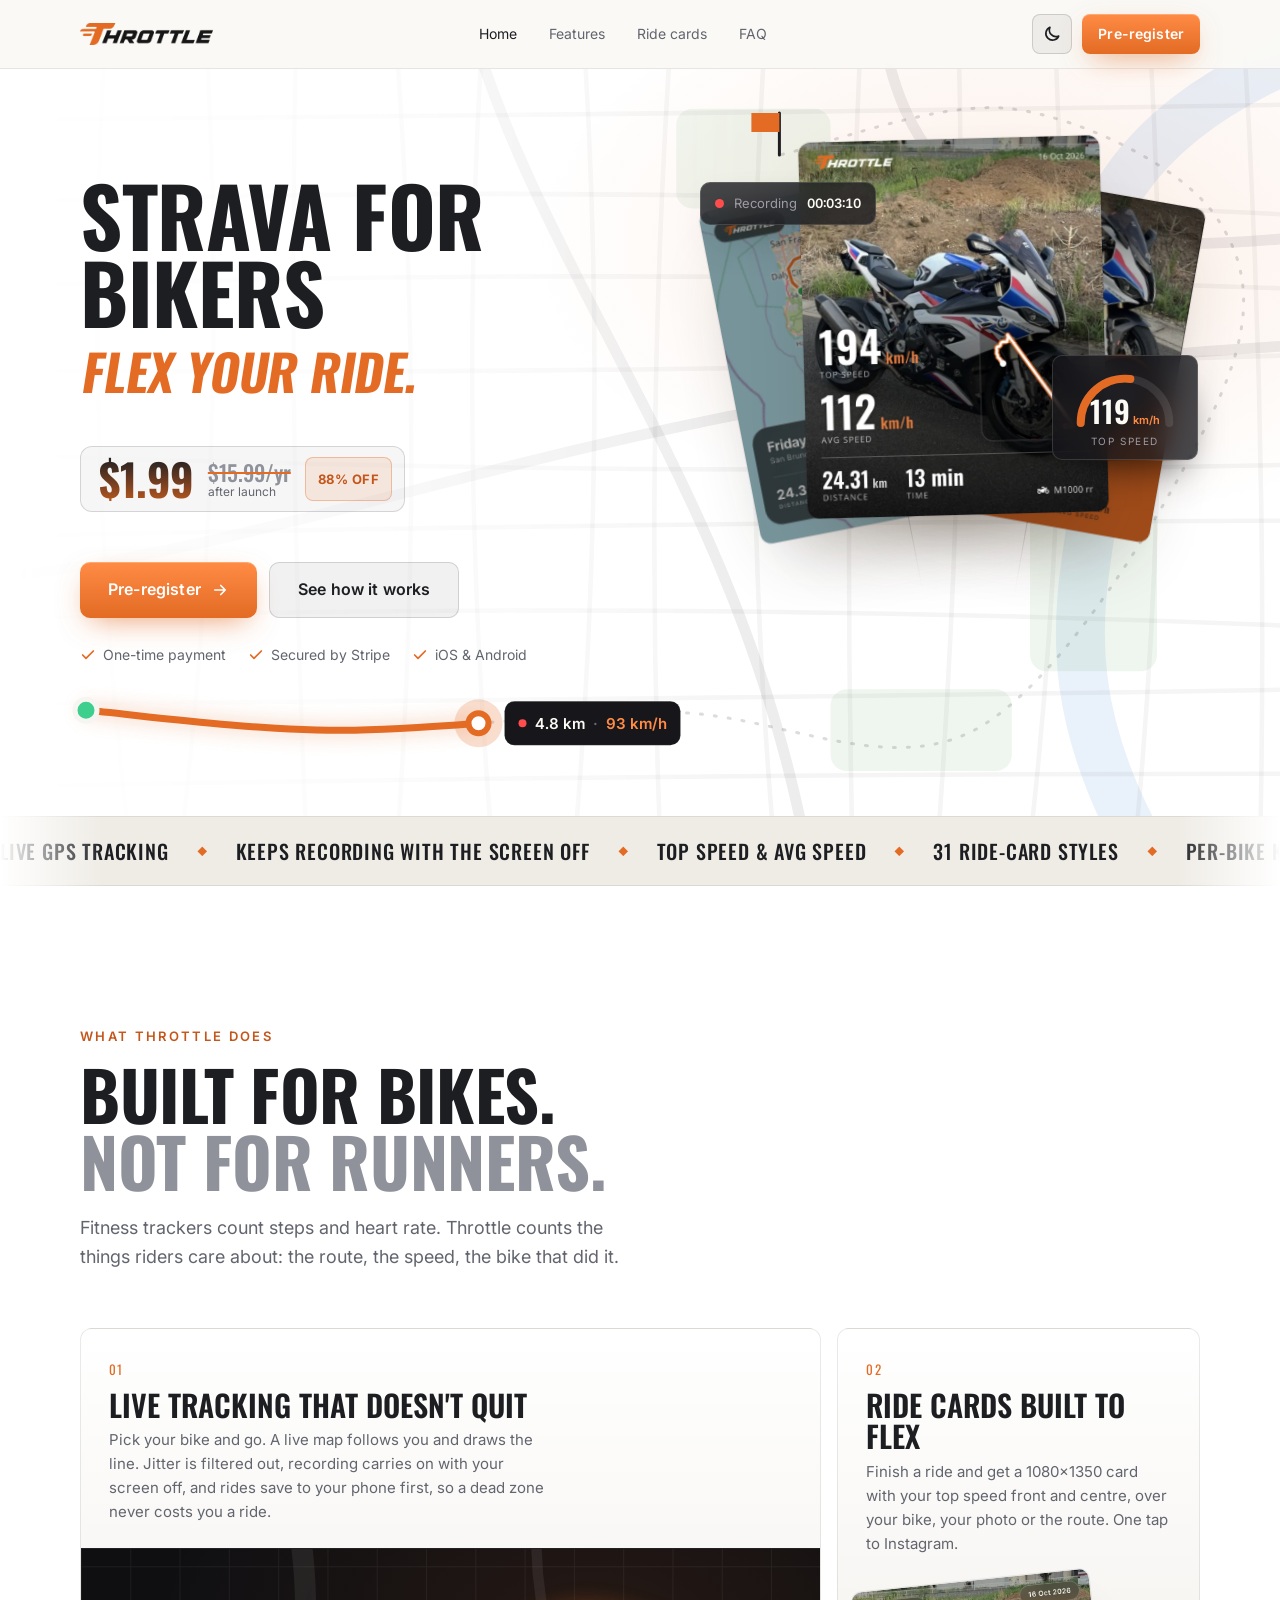
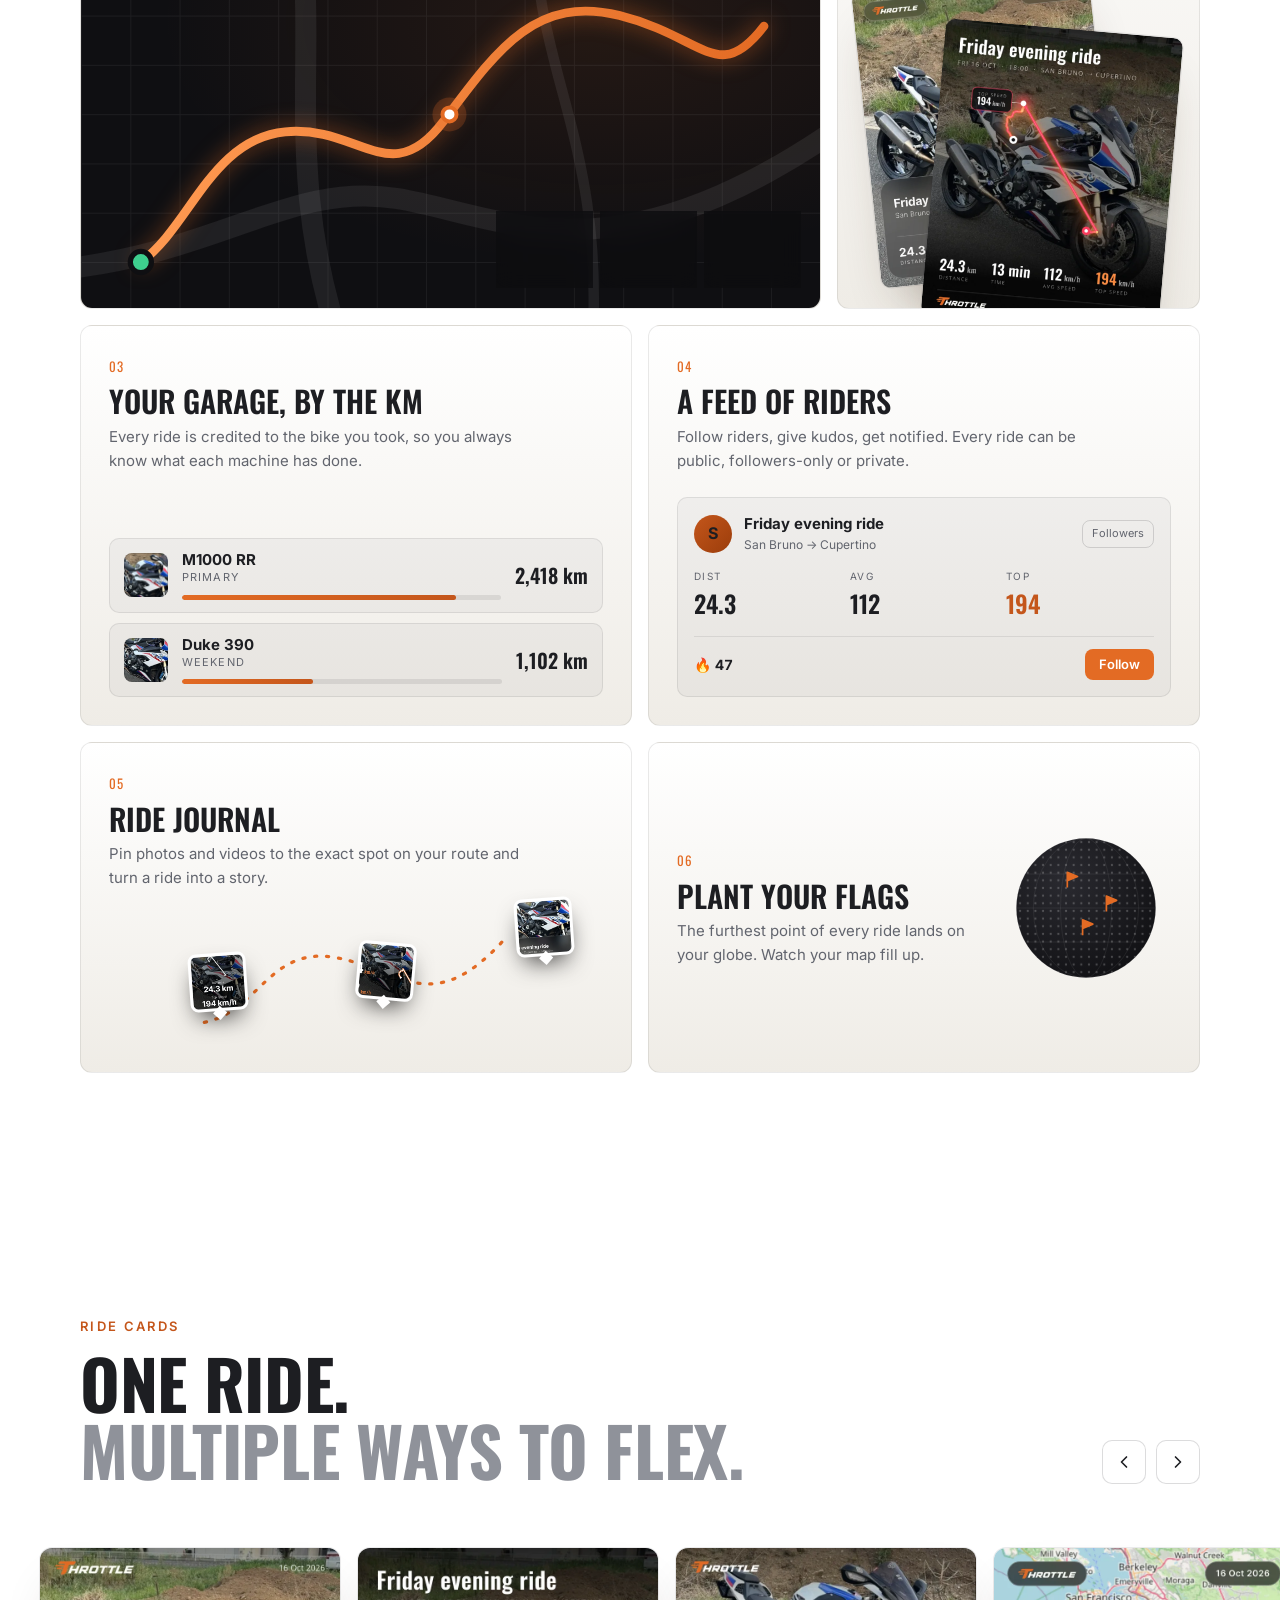
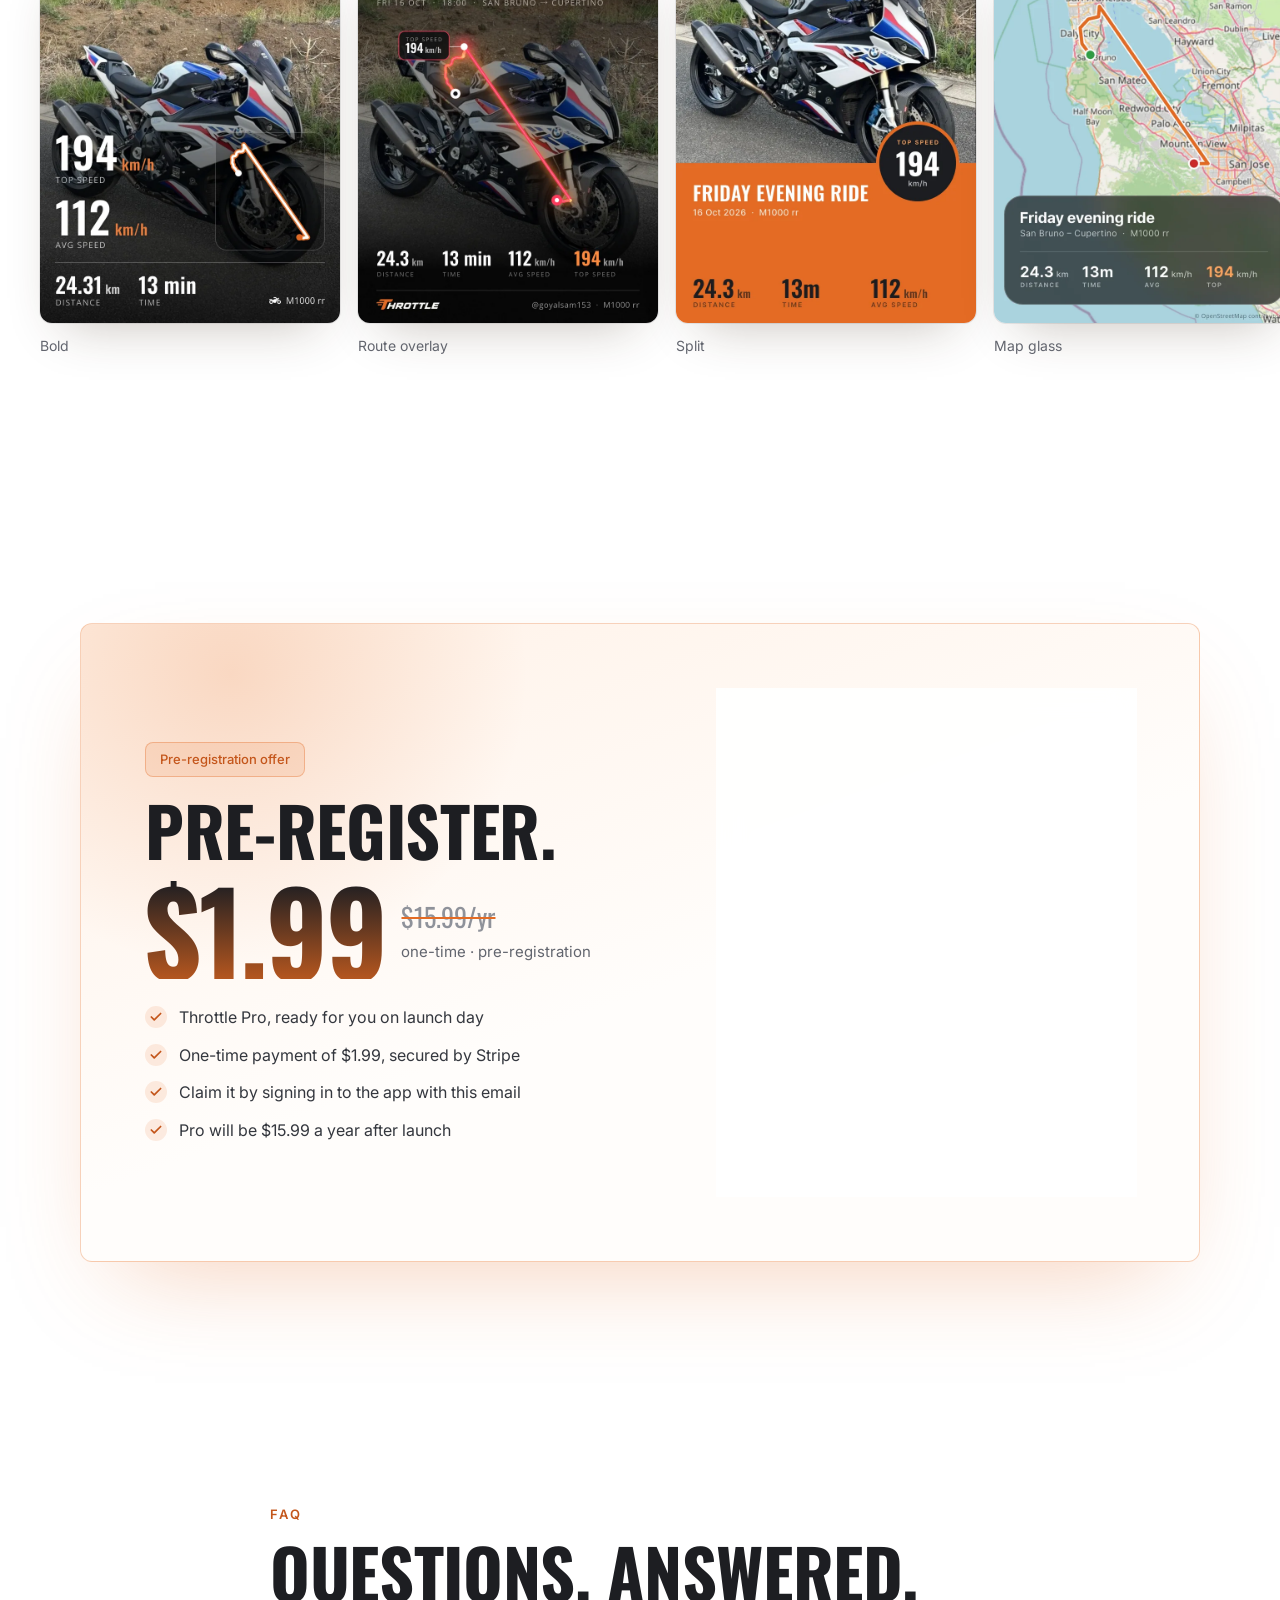
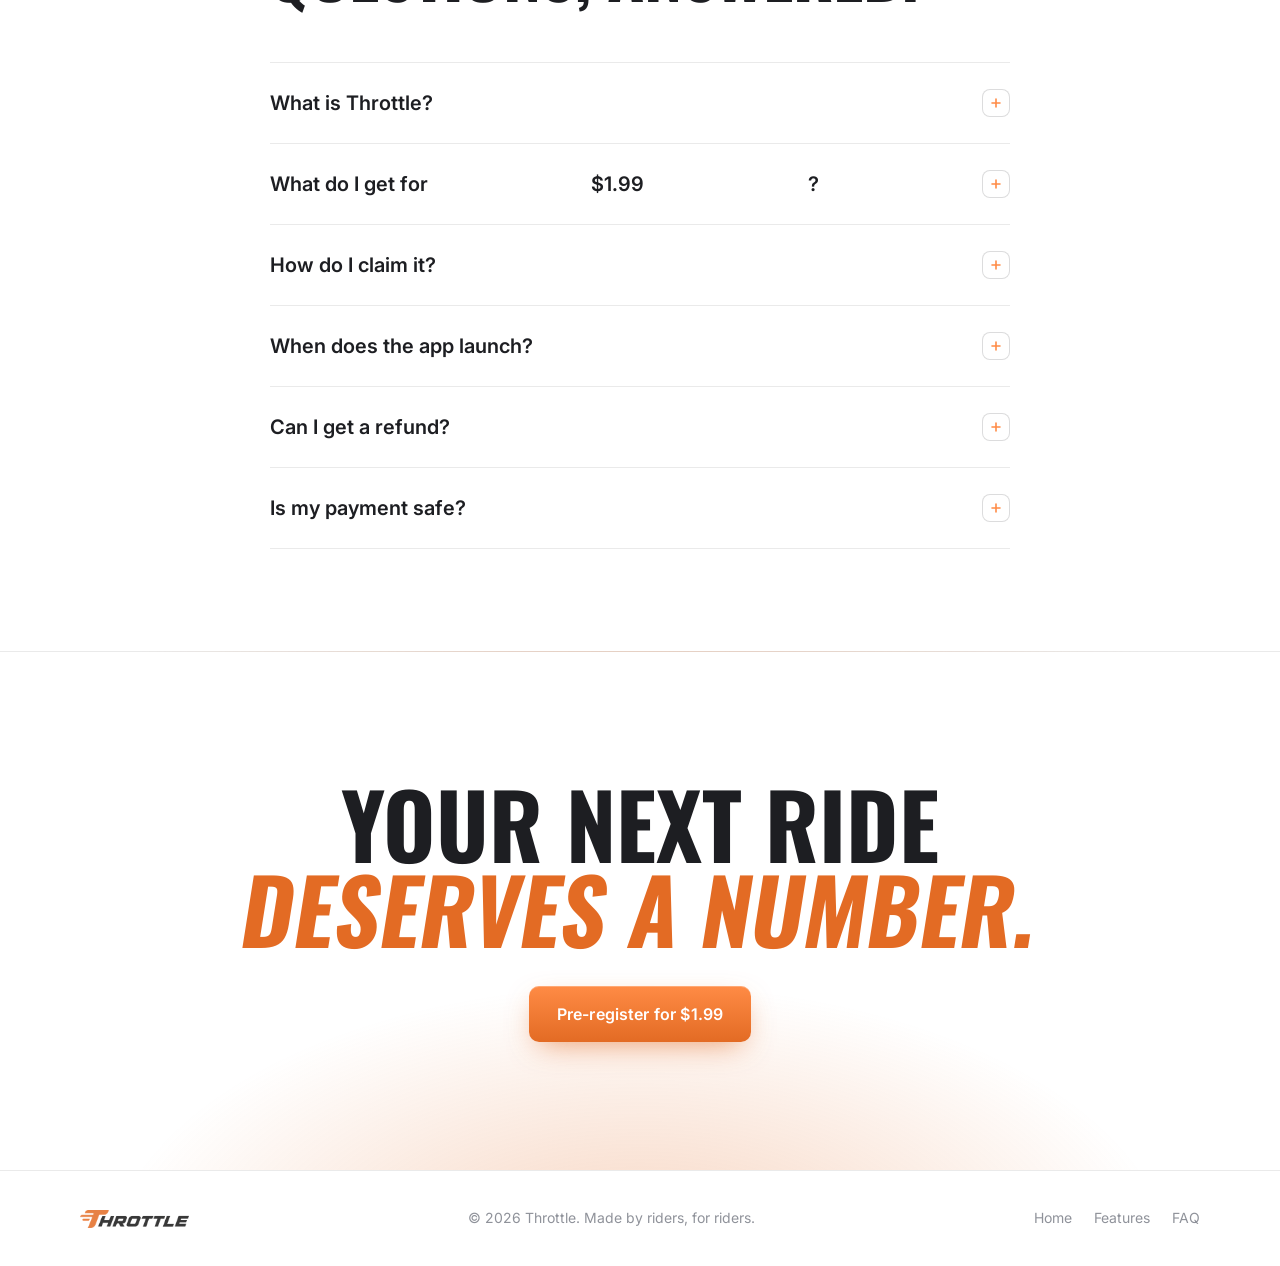
==== commit 90b68641: "v3" ====
--- a/index.html
+++ b/index.html
@@ -40,7 +40,7 @@
   <link rel="stylesheet" href="assets/css/styles.css?v=10" />
   <link rel="stylesheet" href="assets/css/v2.css?v=7" />
 </head>
-<body>
+<body style="background-color: white;">
   <a class="skip" href="#main">Skip to content</a>
 
   <!-- ============================== NAV ============================== -->
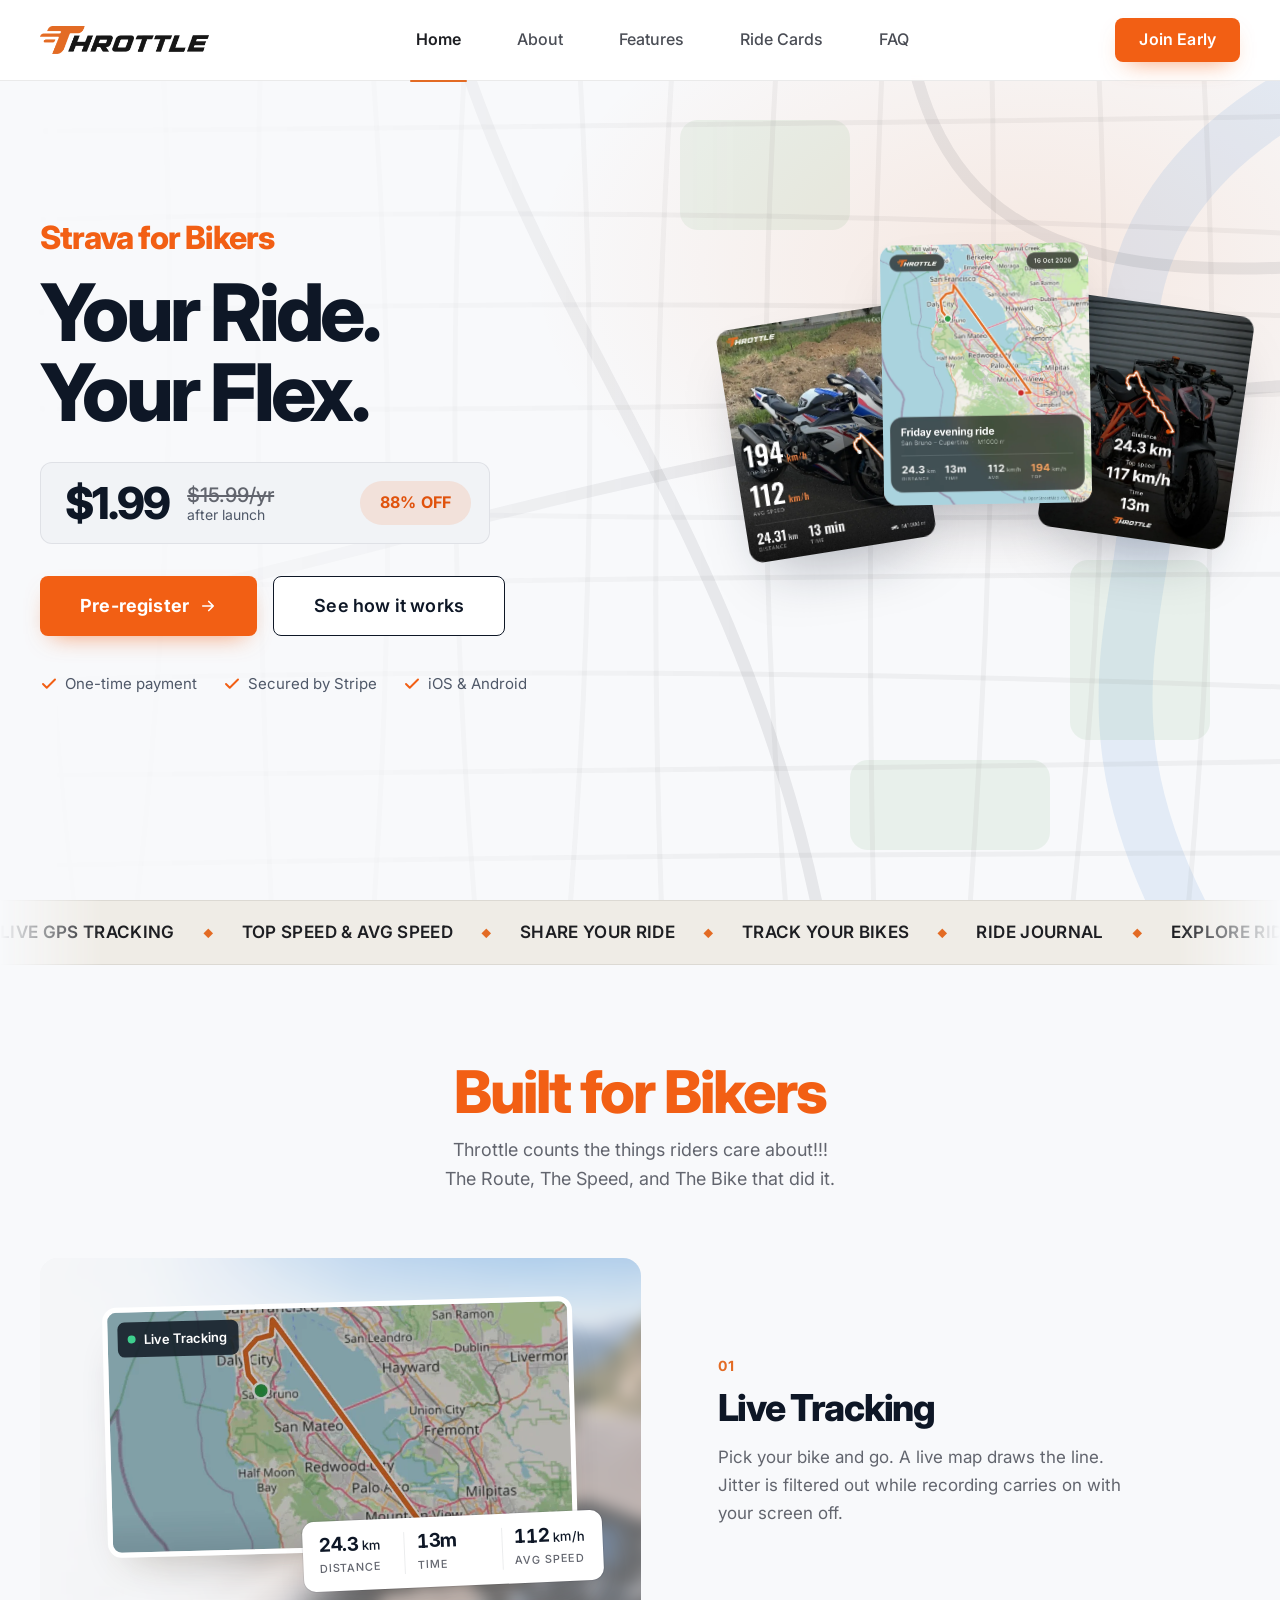
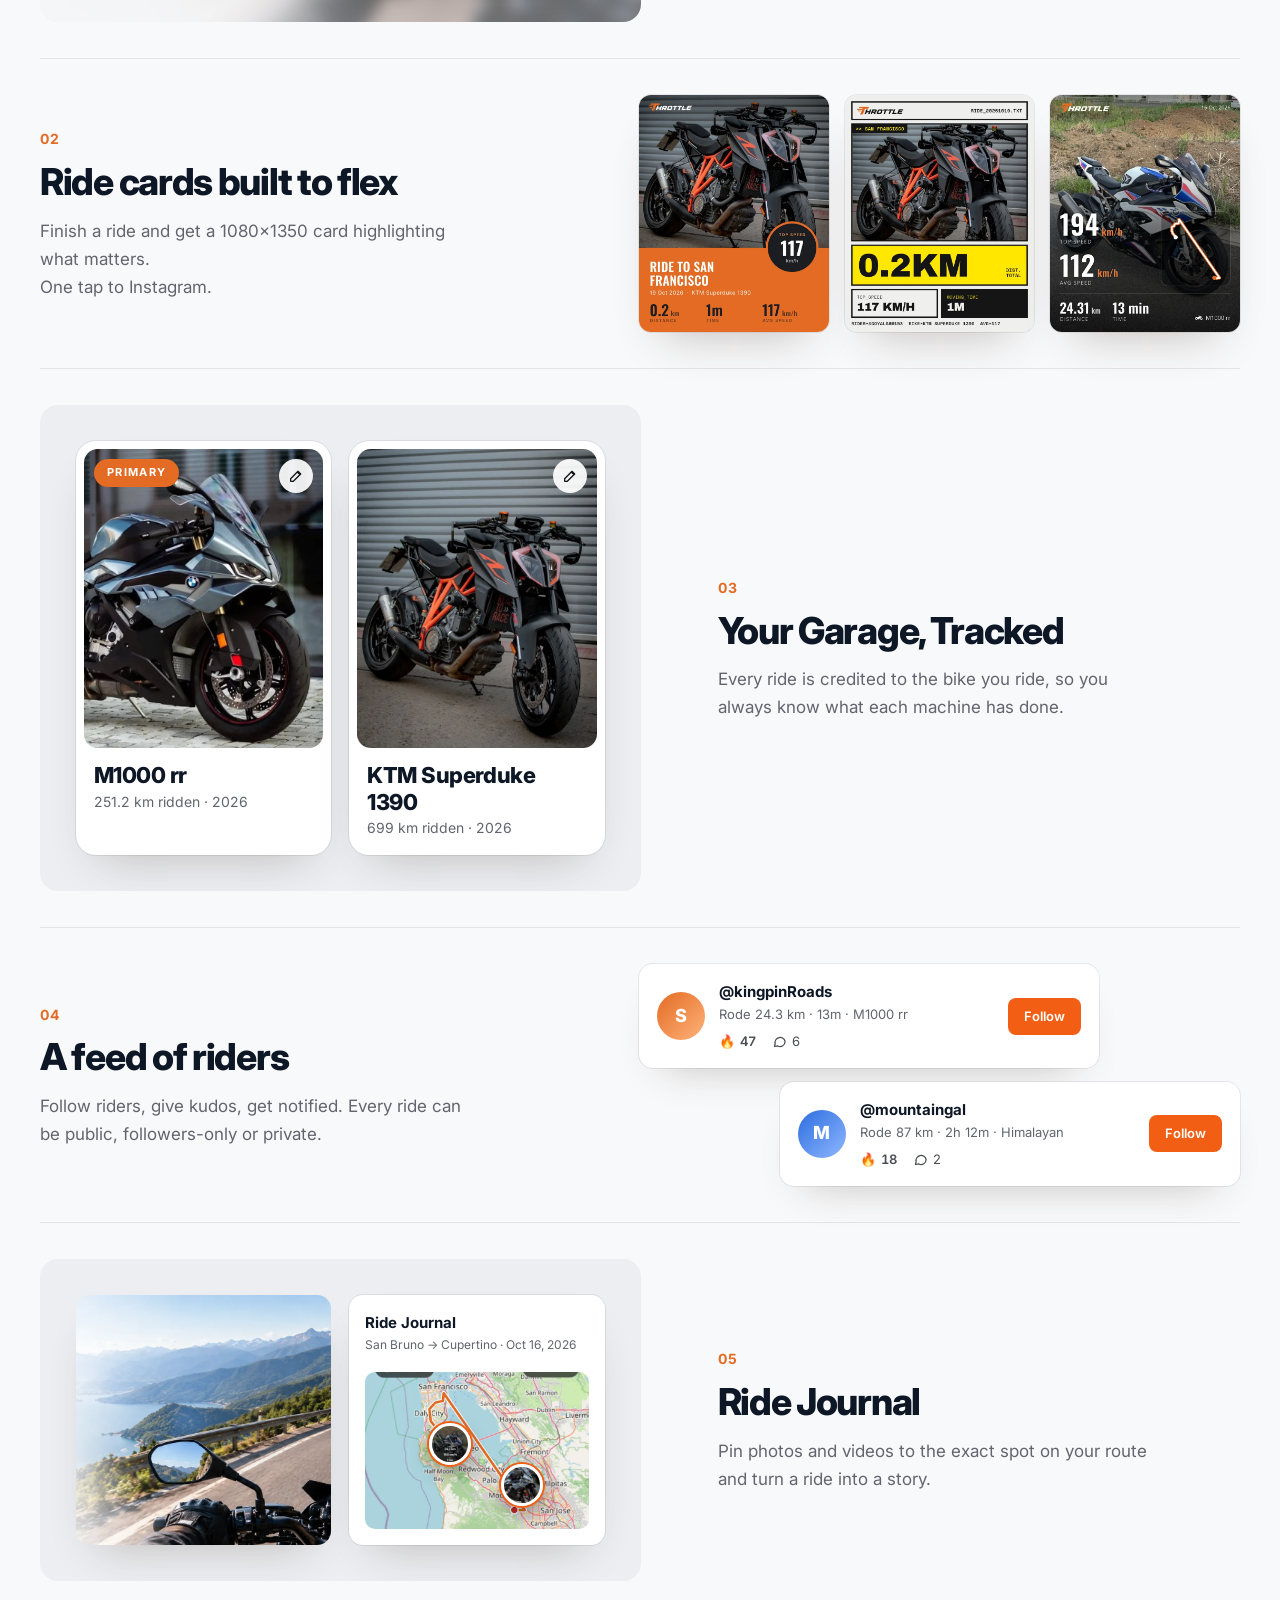
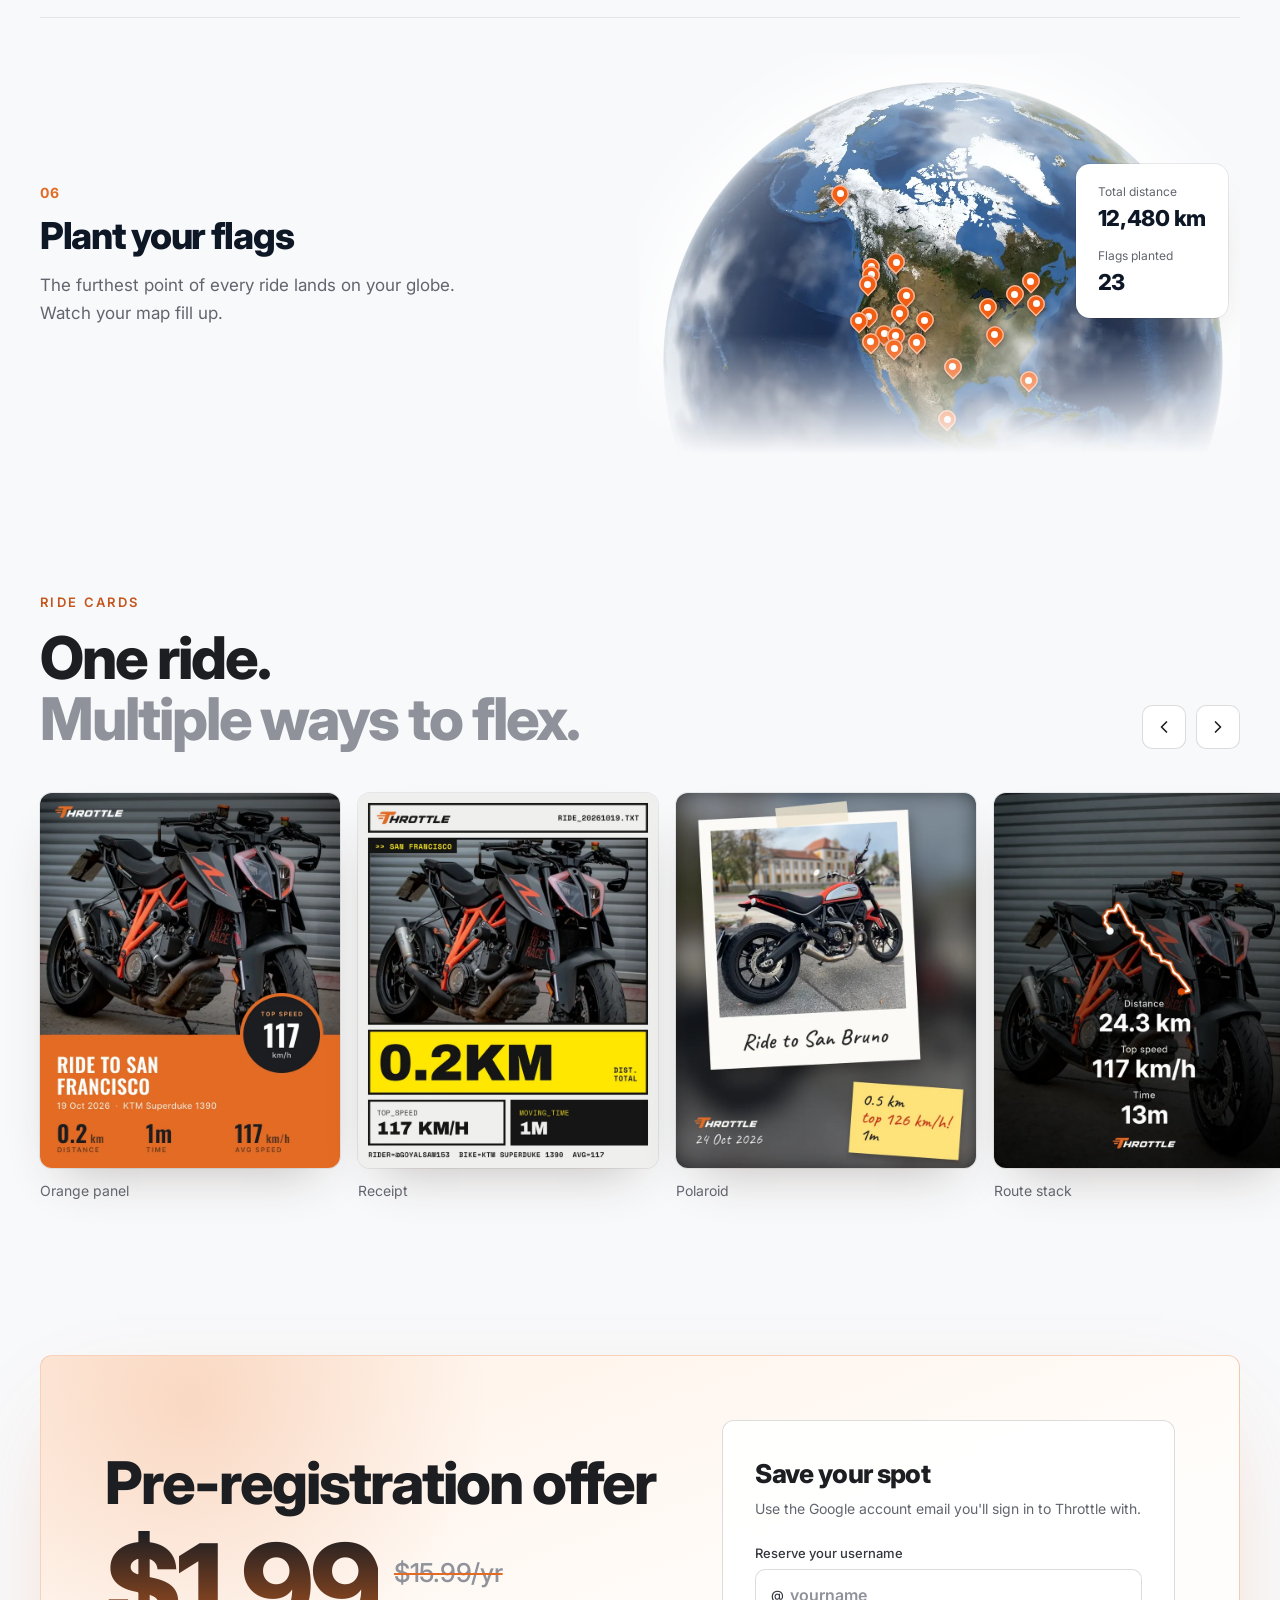
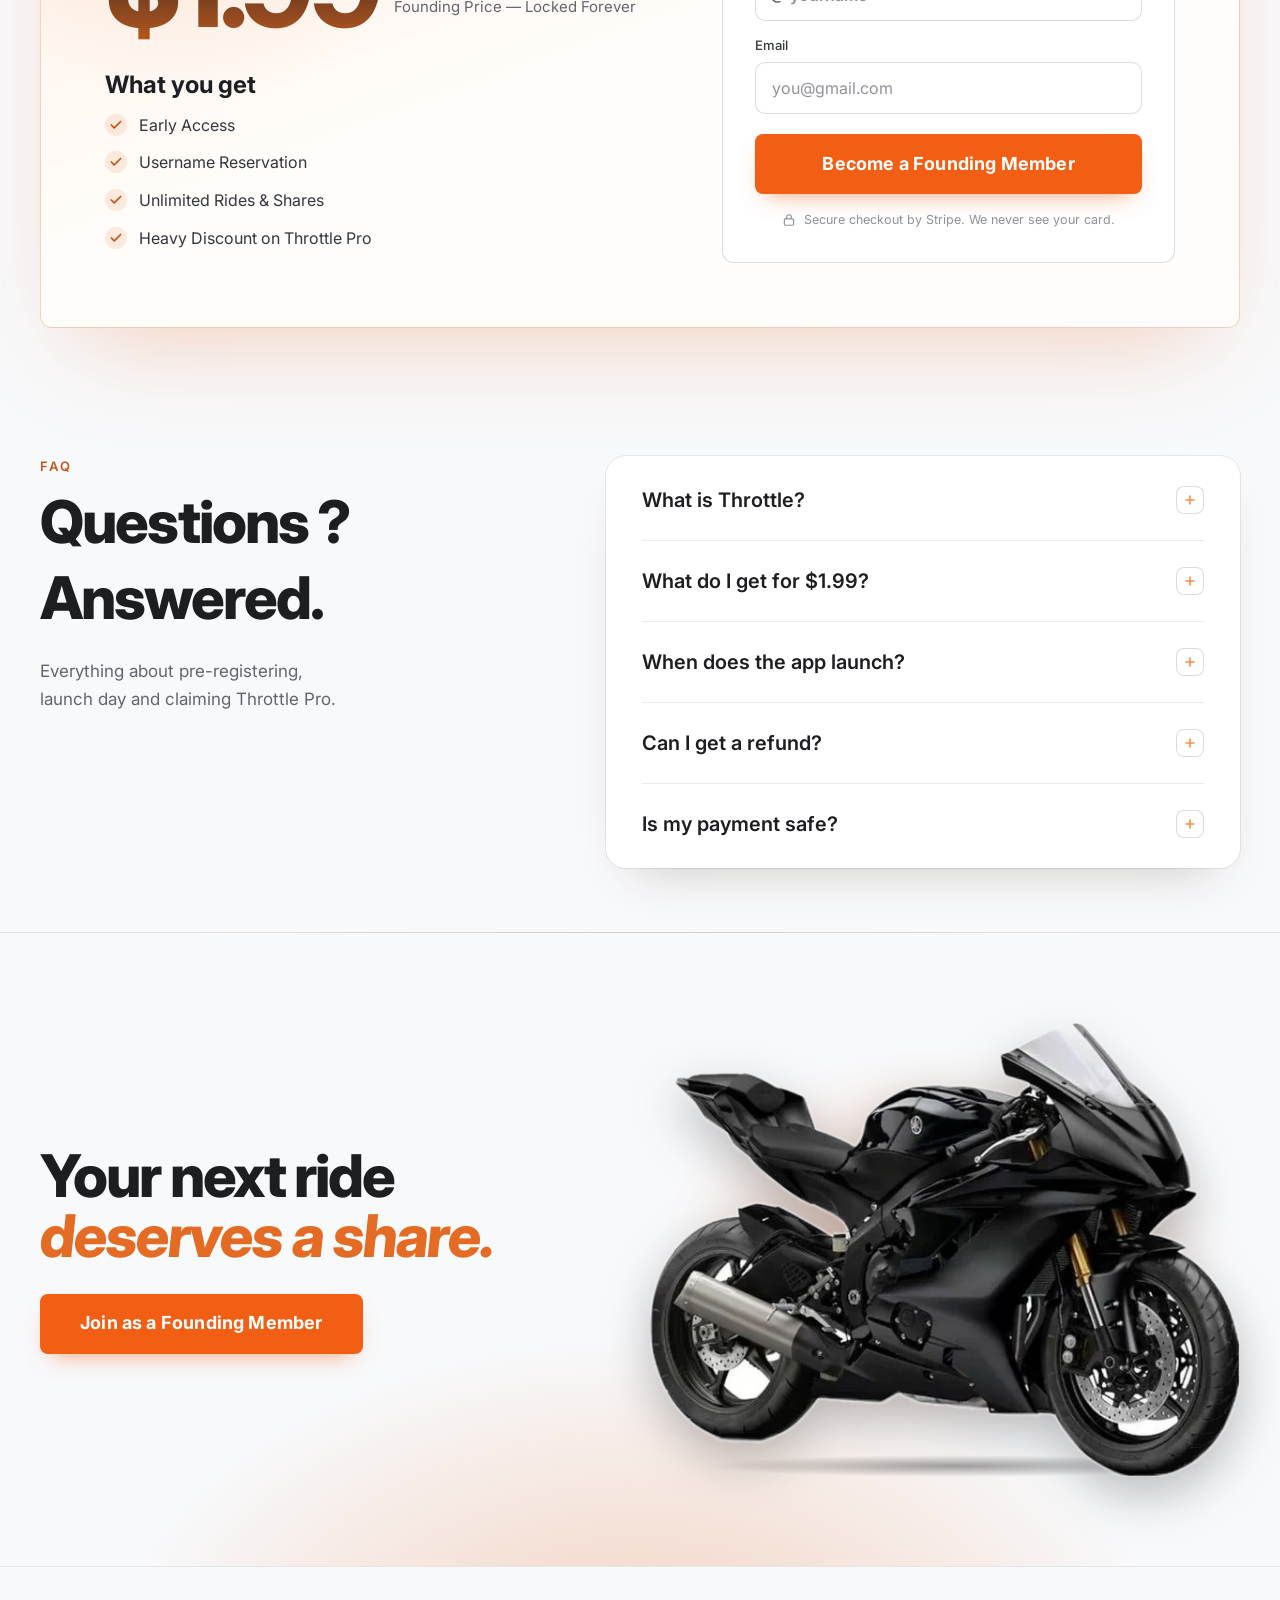
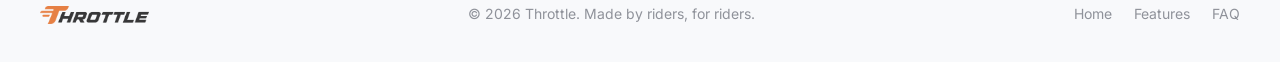
==== commit 3e94b9ee: "v4" ====
--- a/index.html
+++ b/index.html
@@ -1,28 +1,17 @@
 <!doctype html>
-<!-- v2: solid nav + street map / live ride hero (assets/css/v2.css, assets/js/hero-route.js). -->
 <html lang="en" data-theme="light">
 <head>
-  <!-- Google tag (gtag.js) -->
-<script async src="https://www.googletagmanager.com/gtag/js?id=G-M7SRSHDRN9"></script>
-<script>
-  window.dataLayer = window.dataLayer || [];
-  function gtag(){dataLayer.push(arguments);}
-  gtag('js', new Date());  
-  gtag('config', 'G-M7SRSHDRN9');
-</script>
   <meta charset="utf-8" />
+  <!-- Google tag (gtag.js). Setup lives in assets/js/analytics.js so the
+       Content-Security-Policy in vercel.json can block inline scripts. -->
+  <script async src="https://www.googletagmanager.com/gtag/js?id=G-M7SRSHDRN9"></script>
+  <script src="assets/js/analytics.js"></script>
   <meta name="viewport" content="width=device-width, initial-scale=1, viewport-fit=cover" />
   <title>Throttle: the ride tracker for motorcyclists</title>
   <meta name="description" content="Throttle records every motorcycle ride with GPS, turns it into a ride card that flexes your top speed, and connects you with riders who get it. Pre-register for $1.99 (Pro will be $15.99 a year)." />
   <meta name="theme-color" content="#f7f5f1" />
-  <script>
-    // Apply the saved theme before anything paints (light by default).
-    (function () {
-      var t = "light";
-      try { t = localStorage.getItem("throttle_theme") === "dark" ? "dark" : "light"; } catch (e) {}
-      document.documentElement.setAttribute("data-theme", t);
-    })();
-  </script>
+  <!-- Applies the saved theme before anything paints (light by default). -->
+  <script src="assets/js/theme.js?v=2"></script>
 
   <meta property="og:type" content="website" />
   <meta property="og:title" content="Throttle: Strava for Bikers" />
@@ -35,12 +24,11 @@
 
   <link rel="preconnect" href="https://fonts.googleapis.com" />
   <link rel="preconnect" href="https://fonts.gstatic.com" crossorigin />
-  <link href="https://fonts.googleapis.com/css2?family=Inter:wght@400;500;600;700&family=Oswald:wght@500;600;700&display=swap" rel="stylesheet" />
-  <link rel="preload" as="image" href="assets/img/cards/photo-bold.webp" type="image/webp" />
-  <link rel="stylesheet" href="assets/css/styles.css?v=10" />
-  <link rel="stylesheet" href="assets/css/v2.css?v=7" />
+  <link href="https://fonts.googleapis.com/css2?family=Inter:wght@400;500;600;700;800;900&display=swap" rel="stylesheet" />
+  <link rel="preload" as="image" href="assets/img/cards/map-glass.webp" type="image/webp" />
+  <link rel="stylesheet" href="assets/css/styles.css?v=13" />
 </head>
-<body style="background-color: white;">
+<body>
   <a class="skip" href="#main">Skip to content</a>
 
   <!-- ============================== NAV ============================== -->
@@ -52,25 +40,27 @@
       </a>
       <nav class="nav__links" aria-label="Sections">
         <a href="#top">Home</a>
-        <a href="#features">Features</a>
-        <a href="#cards">Ride cards</a>
+        <a href="#about">About</a>
+        <a href="#live-tracking">Features</a>
+        <a href="#cards">Ride Cards</a>
         <a href="#faq">FAQ</a>
       </nav>
       <div class="nav__right">
-        <button type="button" class="iconbtn theme-toggle" id="themeToggle" aria-label="Switch to dark mode">
+        <button type="button" class="iconbtn theme-toggle" id="themeToggle" aria-label="Switch to dark mode" hidden>
           <svg class="i-sun" viewBox="0 0 24 24" aria-hidden="true"><circle cx="12" cy="12" r="4"/><path d="M12 2v2M12 20v2M4.9 4.9l1.4 1.4M17.7 17.7l1.4 1.4M2 12h2M20 12h2M4.9 19.1l1.4-1.4M17.7 6.3l1.4-1.4"/></svg>
           <svg class="i-moon" viewBox="0 0 24 24" aria-hidden="true"><path d="M20 14.5A8 8 0 0 1 9.5 4a8 8 0 1 0 10.5 10.5Z"/></svg>
         </button>
-        <a href="#enroll" class="btn btn--primary btn--sm" data-cta><span>Pre-register<span class="nav__price"></span></span></a>
+        <a href="#enroll" class="btn btn--primary btn--sm" data-cta><span>Join Early<span class="nav__price"></span></span></a>
       </div>
     </div>
   </header>
 
   <main id="main">
     <!-- ============================== HERO ============================== -->
-    <section class="hero hero--route" id="top">
-      <div class="hero__bg" aria-hidden="true">
-        <!-- Faint street map, fading out behind the headline -->
+    <!-- Hero: faint street map with a live ride drawn over it (hero-route.js
+         lays the route out around the headline and the three share cards). -->
+    <section class="hero hero3" id="top">
+      <div class="hero3__bg" aria-hidden="true">
         <svg class="hr-map" viewBox="0 0 1440 900" preserveAspectRatio="xMidYMid slice">
           <path class="hr-water" d="M1500 40 C 1260 120 1180 260 1220 420 S 1120 700 1300 980" />
           <rect class="hr-park" x="760" y="120" width="170" height="110" rx="18" />
@@ -104,8 +94,9 @@
           <path class="hr-avenue" d="M520 -20 C 600 300 820 520 900 920" />
           <path class="hr-avenue" d="M980 -20 C 1000 200 1100 300 1460 260" />
         </svg>
-        <!-- Desktop: the live ride. hero-route.js draws the route around the
-             headline and cards (it measures them), then moves the rider. -->
+        <!-- Live ride hidden for now. To bring it back, restore this svg and the hero-route.js script tag.
+         Desktop: the live ride. hero-route.js draws the route around the
+             headline and cards (it measures them), then moves the rider. 
         <svg class="hr-desk" aria-hidden="true">
           <path class="hr-plan hr-measure" d="" />
           <path class="hr-line" pathLength="1000" d="" />
@@ -114,22 +105,24 @@
           <g class="hr-rider"><circle class="hr-rider-ring" r="24"/><circle class="hr-rider-dot" r="10"/></g>
           <g class="hr-tag hr-tag--fixed"><rect width="168" height="44" rx="10"/><circle class="hr-live" cx="18" cy="22" r="4"/><text x="30" y="28"><tspan class="hr-tag-km">0.0 km</tspan><tspan class="hr-tag-sep" dx="8">·</tspan><tspan class="hr-tag-spd" dx="8">0 km/h</tspan></text></g>
         </svg>
-      </div>
-
-      <div class="wrap hero__inner">
+        -->
+      </div>
+
+      <div class="wrap hero__inner hero3__inner">
         <div class="hero__copy">
-          <div style="height:50px"></div>
-          <!-- <p class="chip chip--live"><span class="dot"></span>The app for motorcycle riders</p> -->
-          <h1 class="hero__title">Strava for Bikers</h1>
-          <h2 class="hero__tagline"><span class="slant">Flex your Ride.</span></h2>
-          <div style="height:20px"></div>
+          <h1 class="hero__title">
+            <span class="hero3__kicker">Strava for Bikers</span>
+            <span class="hero3__line">Your Ride.</span>
+            <!-- <span class="hero3__line">Track &amp; Flex</span> -->
+
+            <span class="hero3__line">Your Flex.</span>
+          </h1>
 
           <div class="hero__price">
             <span class="hero__price-now" data-price>$1.99</span>
             <span class="hero__price-was"><s data-launch-price>$15.99/yr</s><small>after launch</small></span>
             <span class="hero__price-off" data-discount hidden></span>
           </div>
-          <div style="height:30px"></div>
 
           <div class="hero__ctas">
             <a href="#enroll" class="btn btn--primary btn--lg" data-cta>
@@ -146,45 +139,24 @@
           <p class="hero__count" id="heroCount" hidden><b data-count>0</b> riders already pre-registered</p>
         </div>
 
-        <div class="hero__visual" aria-label="Examples of Throttle ride cards">
-          <div class="fan">
-            <!-- Phones: the live ride wraps around the cards -->
-            <svg class="hr-mob" viewBox="0 0 360 400" aria-hidden="true">
-              <path class="hr-plan hr-measure" d="M14 372 C28 373 69 381 100 380 C131 379 167 367 200 366 C233 365 275 386 300 376 C325 366 341 335 350 304 C359 273 357 227 356 190 C355 153 346 102 344 84" />
-              <path class="hr-line" pathLength="1000" d="M14 372 C28 373 69 381 100 380 C131 379 167 367 200 366 C233 365 275 386 300 376 C325 366 341 335 350 304 C359 273 357 227 356 190 C355 153 346 102 344 84" />
-              <circle class="hr-start" cx="14" cy="372" r="8" />
-              <g class="hr-flag"><path d="M344 84 v-32" /><path class="hr-flag-cloth" d="M344 52 h-22 v15 h22z" /></g>
-              <g class="hr-rider"><circle class="hr-rider-ring" r="18"/><circle class="hr-rider-dot" r="8"/></g>
-              <g class="hr-tag hr-tag--fixed"><rect width="168" height="44" rx="10"/><circle class="hr-live" cx="18" cy="22" r="4"/><text x="30" y="28"><tspan class="hr-tag-km">0.0 km</tspan><tspan class="hr-tag-sep" dx="8">·</tspan><tspan class="hr-tag-spd" dx="8">0 km/h</tspan></text></g>
-            </svg>
-            <picture class="fan__card fan__card--l">
-              <source srcset="assets/img/cards/map-glass.webp" type="image/webp" />
-              <img src="assets/img/cards/map-glass.jpg" alt="Ride card with the route on a map" width="720" height="900" />
-            </picture>
-            <picture class="fan__card fan__card--r">
-              <source srcset="assets/img/cards/orange-split.webp" type="image/webp" />
-              <img src="assets/img/cards/orange-split.jpg" alt="Orange ride card showing a 194 km/h top speed" width="720" height="900" />
-            </picture>
-            <picture class="fan__card fan__card--c">
-              <source srcset="assets/img/cards/photo-bold.webp" type="image/webp" />
-              <img src="assets/img/cards/photo-bold.jpg" alt="Ride card over a bike photo: 194 km/h top speed, 112 km/h average" width="720" height="900" fetchpriority="high" />
-            </picture>
-
-            <div class="float float--gauge keep-dark" aria-hidden="true">
-              <svg viewBox="0 0 120 70" class="gauge">
-                <path class="gauge__track" d="M10 62a50 50 0 0 1 100 0" />
-                <path class="gauge__fill" d="M10 62a50 50 0 0 1 100 0" pathLength="100" />
-              </svg>
-              <div class="gauge__read"><b data-speed>0</b><small>km/h</small></div>
-              <span class="float__label">Top speed</span>
-            </div>
-            <div class="float float--rec keep-dark" aria-hidden="true">
-              <span class="rec-dot"></span>Recording <b data-clock>00:13:42</b>
-            </div>
-          <!--   <div class="float float--kudos keep-dark" aria-hidden="true">
-              <span class="kudos-ico">🔥</span><span><b>+12 kudos</b><small>on Friday evening ride</small></span>
-            </div> -->
-          </div>
+        <div class="hero3__visual" aria-label="Throttle ride cards">
+          <!-- Left share card -->
+          <picture class="h3card h3card--left">
+            <source srcset="assets/img/cards/photo-bold.webp" type="image/webp" />
+            <img src="assets/img/cards/photo-bold.jpg" alt="Throttle ride card over a BMW M1000 RR: 194 km/h top speed, 112 km/h average" width="720" height="900" />
+          </picture>
+
+          <!-- Map share card -->
+          <picture class="h3card h3card--mapcard">
+            <source srcset="assets/img/cards/map-glass.webp" type="image/webp" />
+            <img src="assets/img/cards/map-glass.jpg" alt="Throttle ride card: Friday evening ride, San Bruno to Cupertino, 24.3 km in 13 minutes, 194 km/h top speed" width="720" height="900" fetchpriority="high" />
+          </picture>
+
+          <!-- Share card -->
+          <picture class="h3card h3card--share">
+            <source srcset="assets/img/cards/ktm-route.webp" type="image/webp" />
+            <img src="assets/img/cards/ktm-route.jpg" alt="Throttle ride card over a KTM: 24.3 km, 117 km/h top speed, 13 minutes" width="720" height="900" />
+          </picture>
         </div>
       </div>
     </section>
@@ -193,153 +165,186 @@
     <div class="marquee" aria-label="Highlights">
       <div class="marquee__track" data-marquee>
         <span>Live GPS tracking</span><i>◆</i>
-        <span>Keeps recording with the screen off</span><i>◆</i>
         <span>Top speed &amp; avg speed</span><i>◆</i>
-        <span>31 ride-card styles</span><i>◆</i>
-        <span>Per-bike km in your garage</span><i>◆</i>
+        <span>Share Your Ride</span><i>◆</i>
+        <span>Track Your Bikes</span><i>◆</i>
         <span>Ride Journal</span><i>◆</i>
-        <span>Flags on a globe</span><i>◆</i>
-        <span>Follow riders · give kudos</span><i>◆</i>
+        <span>Explore Rides & Riders</span><i>◆</i>
       </div>
     </div>
 
     <!-- ============================== FEATURES ============================== -->
-    <section class="section" id="features">
-      <div class="wrap">
-        <header class="section__head reveal">
-          <p class="eyebrow">What Throttle does</p>
-          <h2 class="h2">Built for bikes.<br /><span class="muted">Not for runners.</span></h2>
-          <p class="section__lede">Fitness trackers count steps and heart rate. Throttle counts the things riders care about: the route, the speed, the bike that did it.</p>
-        </header>
-
-        <div class="bento">
-          <!-- Live tracking -->
-          <article class="tile tile--track reveal">
-            <div class="tile__text">
-              <span class="tile__num">01</span>
-              <h3>Live tracking that doesn't quit</h3>
-              <p>Pick your bike and go. A live map follows you and draws the line. Jitter is filtered out, recording carries on with your screen off, and rides save to your phone first, so a dead zone never costs you a ride.</p>
-            </div>
-            <div class="trackviz keep-dark" aria-hidden="true">
-              <svg viewBox="0 0 420 240" preserveAspectRatio="xMidYMid slice">
-                <defs>
-                  <pattern id="mapgrid" width="28" height="28" patternUnits="userSpaceOnUse">
-                    <path d="M28 0H0V28" fill="none" stroke="rgba(255,255,255,.06)" />
-                  </pattern>
-                  <linearGradient id="routeGrad" x1="0" x2="1">
-                    <stop offset="0" stop-color="#ff9a52" />
-                    <stop offset="1" stop-color="#e36b24" />
-                  </linearGradient>
-                </defs>
-                <rect width="420" height="240" fill="url(#mapgrid)" />
-                <path class="road" d="M-10 200 C80 190 120 150 180 160 S300 210 430 120" />
-                <path class="road" d="M120 -10 C140 60 110 140 150 250" />
-                <path class="road road--thin" d="M260 -10 C250 80 300 120 290 250" />
-                <path class="route" d="M34 196 C62 176 74 126 116 122 S176 156 206 116 S258 44 306 56 S362 96 388 62" />
-                <circle cx="34" cy="196" r="6" class="pin-start" />
-              </svg>
-              <span class="trackviz__dot"></span>
-              <div class="readout">
-                <div><small>Speed</small><b>112<i>km/h</i></b></div>
-                <div><small>Distance</small><b>24.3<i>km</i></b></div>
-                <div><small>Time</small><b>13:42</b></div>
-              </div>
-            </div>
-          </article>
-
-          <!-- Ride cards -->
-          <article class="tile tile--cards reveal">
-            <div class="tile__text">
-              <span class="tile__num">02</span>
-              <h3>Ride cards built to flex</h3>
-              <p>Finish a ride and get a 1080×1350 card with your top speed front and centre, over your bike, your photo or the route. One tap to Instagram.</p>
-            </div>
-            <div class="cardstack" aria-hidden="true">
-              <picture><source srcset="assets/img/cards/photo-glass.webp" type="image/webp" /><img src="assets/img/cards/photo-glass.jpg" alt="" loading="lazy" width="720" height="900" /></picture>
-              <picture><source srcset="assets/img/cards/route-overlay.webp" type="image/webp" /><img src="assets/img/cards/route-overlay.jpg" alt="" loading="lazy" width="720" height="900" /></picture>
-            </div>
-          </article>
-
-          <!-- Garage -->
-          <article class="tile tile--garage reveal">
-            <div class="tile__text">
-              <span class="tile__num">03</span>
-              <h3>Your garage, by the km</h3>
-              <p>Every ride is credited to the bike you took, so you always know what each machine has done.</p>
-            </div>
-            <ul class="garage" aria-hidden="true">
-              <li><span class="garage__bike" style="--img:url(../img/cards/photo-glass.webp)"></span><div><b>M1000 RR</b><small>Primary</small><div class="bar"><i style="--w:86%"></i></div></div><em>2,418 km</em></li>
-              <li><span class="garage__bike garage__bike--alt" style="--img:url(../img/cards/orange-split.webp)"></span><div><b>Duke 390</b><small>Weekend</small><div class="bar"><i style="--w:41%"></i></div></div><em>1,102 km</em></li>
-            </ul>
-          </article>
-
-          <!-- Social -->
-          <article class="tile tile--social reveal">
-            <div class="tile__text">
-              <span class="tile__num">04</span>
-              <h3>A feed of riders</h3>
-              <p>Follow riders, give kudos, get notified. Every ride can be public, followers-only or private.</p>
-            </div>
-            <div class="post" aria-hidden="true">
-              <div class="post__head">
-                <span class="avatar">S</span>
-                <div><b>Friday evening ride</b><small>San Bruno → Cupertino</small></div>
-                <span class="vis">Followers</span>
-              </div>
-              <div class="post__stats"><div><small>Dist</small><b>24.3</b></div><div><small>Avg</small><b>112</b></div><div><small>Top</small><b class="o">194</b></div></div>
-              <div class="post__foot"><span class="kudo">🔥 <b data-kudos>47</b></span><span class="follow">Follow</span></div>
-            </div>
-          </article>
-
-          <!-- Journal -->
-          <article class="tile tile--journal reveal">
-            <div class="tile__text">
-              <span class="tile__num">05</span>
-              <h3>Ride Journal</h3>
-              <p>Pin photos and videos to the exact spot on your route and turn a ride into a story.</p>
-            </div>
-            <div class="journal" aria-hidden="true">
-              <svg viewBox="0 0 300 120"><path d="M10 100 C60 90 70 30 130 40 S220 100 290 20" /></svg>
-              <span class="jpin" style="--x:22%;--y:52%;--img:url(../img/cards/photo-stack.webp)"></span>
-              <span class="jpin" style="--x:56%;--y:44%;--img:url(../img/cards/photo-bold.webp)"></span>
-              <span class="jpin" style="--x:88%;--y:10%;--img:url(../img/cards/photo-glass.webp)"></span>
-            </div>
-          </article>
-
-          <!-- Flags -->
-          <article class="tile tile--flags reveal">
-            <div class="tile__text">
-              <span class="tile__num">06</span>
-              <h3>Plant your flags</h3>
-              <p>The furthest point of every ride lands on your globe. Watch your map fill up.</p>
-            </div>
-            <div class="globe keep-dark" aria-hidden="true">
-              <svg viewBox="0 0 200 200">
-                <defs>
-                  <clipPath id="globeClip"><circle cx="100" cy="100" r="82" /></clipPath>
-                  <radialGradient id="globeShade" cx="35%" cy="30%" r="80%">
-                    <stop offset="0" stop-color="#2a2a30" />
-                    <stop offset="1" stop-color="#101013" />
-                  </radialGradient>
-                  <pattern id="dots" width="9" height="9" patternUnits="userSpaceOnUse"><circle cx="4.5" cy="4.5" r="1.3" fill="rgba(255,255,255,.22)" /></pattern>
-                </defs>
-                <circle cx="100" cy="100" r="82" fill="url(#globeShade)" />
-                <g clip-path="url(#globeClip)">
-                  <g class="globe__spin">
-                    <rect x="-200" y="0" width="600" height="200" fill="url(#dots)" />
-                  </g>
-                  <ellipse cx="100" cy="100" rx="30" ry="82" class="meridian" />
-                  <ellipse cx="100" cy="100" rx="62" ry="82" class="meridian" />
-                  <path d="M18 100h164M30 60h140M30 140h140" class="meridian" />
-                </g>
-                <circle cx="100" cy="100" r="82" fill="none" stroke="rgba(255,255,255,.12)" />
-                <g class="flag" style="--d:0s"><path d="M78 76v-18l12 5-12 5" /></g>
-                <g class="flag" style="--d:.4s"><path d="M124 104v-18l12 5-12 5" /></g>
-                <g class="flag" style="--d:.8s"><path d="M96 132v-18l12 5-12 5" /></g>
-              </svg>
-            </div>
-          </article>
-        </div>
+    <!-- v3: one row per feature, visual and text swapping sides. -->
+    <section class="feat" id="features">
+      <header class="feat__intro reveal" id="about">
+        <h2 class="h2">Built for Bikers</h2>
+        <p>Throttle counts the things riders care about!!! <br>The Route, The Speed, and The Bike that did it.</p>
+      </header>
+
+      <div class="wrap feat__rows">
+        <!-- 01 Live tracking -->
+        <article class="frow reveal" id="live-tracking">
+          <div class="frow__vis fvis fvis--photo" aria-hidden="true">
+            <div class="ftrack">
+              <div class="ftrack__map">
+                <picture>
+                  <source srcset="assets/img/cards/map-plain.webp" type="image/webp" />
+                  <img src="assets/img/cards/map-plain.jpg" alt="" loading="lazy" width="720" height="900" />
+                </picture>
+                <span class="h3live"><span class="h3live__dot"></span>Live Tracking</span>
+              </div>
+              <div class="ftrack__stats h3stats">
+                <div><b>24.3<i>km</i></b><small>Distance</small></div>
+                <div><b>13m</b><small>Time</small></div>
+                <div><b>112<i>km/h</i></b><small>Avg speed</small></div>
+              </div>
+            </div>
+          </div>
+          <div class="frow__text">
+            <span class="frow__num">01</span>
+            <h3>Live Tracking</h3>
+            <p>Pick your bike and go. A live map draws the line. Jitter is filtered out while recording carries on with your screen off.</p>
+          </div>
+        </article>
+
+        <!-- 02 Ride cards -->
+        <article class="frow frow--flip reveal">
+          <div class="frow__vis fcards" aria-hidden="true">
+            <picture><source srcset="assets/img/cards/ktm-orange.webp" type="image/webp" /><img src="assets/img/cards/ktm-orange.jpg" alt="" loading="lazy" width="720" height="900" /></picture>
+            <picture><source srcset="assets/img/cards/ktm-receipt.webp" type="image/webp" /><img src="assets/img/cards/ktm-receipt.jpg" alt="" loading="lazy" width="720" height="900" /></picture>
+            <picture><source srcset="assets/img/cards/photo-bold.webp" type="image/webp" /><img src="assets/img/cards/photo-bold.jpg" alt="" loading="lazy" width="720" height="900" /></picture>
+          </div>
+          <div class="frow__text">
+            <span class="frow__num">02</span>
+            <h3>Ride cards built to flex</h3>
+            <p>Finish a ride and get a 1080&times;1350 card highlighting what matters. <br>One tap to Instagram.</p>
+          </div>
+        </article>
+
+        <!-- 03 Garage: cards match the app's garage screen -->
+        <article class="frow reveal">
+          <div class="frow__vis fvis fgarage" aria-hidden="true">
+            <div class="gbike">
+              <div class="gbike__photo">
+                <picture><source srcset="assets/img/garage-m1000-v.webp" type="image/webp" /><img src="assets/img/garage-m1000-v.jpg" alt="" loading="lazy" width="640" height="800" /></picture>
+                <span class="gbike__tag">Primary</span>
+                <span class="gbike__edit"><svg viewBox="0 0 24 24"><path d="M4 20h4L19 9l-4-4L4 16v4zM14 6l4 4"/></svg></span>
+              </div>
+              <div class="gbike__body">
+                <b>M1000 rr</b>
+                <small>251.2 km ridden &middot; 2026</small>
+              </div>
+            </div>
+            <div class="gbike">
+              <div class="gbike__photo">
+                <picture><source srcset="assets/img/garage-ktm1390.webp" type="image/webp" /><img src="assets/img/garage-ktm1390.JPG" alt="" loading="lazy" width="640" height="800" /></picture>
+                <span class="gbike__edit"><svg viewBox="0 0 24 24"><path d="M4 20h4L19 9l-4-4L4 16v4zM14 6l4 4"/></svg></span>
+              </div>
+              <div class="gbike__body">
+                <b>KTM Superduke 1390</b>
+                <small>699 km ridden &middot; 2026</small>
+              </div>
+            </div>
+          </div>
+          <div class="frow__text">
+            <span class="frow__num">03</span>
+            <h3>Your Garage, Tracked</h3>
+            <p>Every ride is credited to the bike you ride, so you always know what each machine has done.</p>
+          </div>
+        </article>
+
+        <!-- 04 Feed -->
+        <article class="frow frow--flip reveal">
+          <div class="frow__vis ffeed" aria-hidden="true">
+            <div class="fpost">
+              <span class="fpost__av" style="--a:#e36b24;--b:#ffb37a">S</span>
+              <div class="fpost__main">
+                <b>@kingpinRoads</b>
+                <small>Rode 24.3 km &middot; 13m &middot; M1000 rr</small>
+                <span class="fpost__meta"><span>🔥 <b data-kudos>47</b></span><span><svg viewBox="0 0 24 24"><path d="M21 12a8 8 0 0 1-11.6 7.1L4 20l1-4.6A8 8 0 1 1 21 12Z"/></svg>6</span></span>
+              </div>
+              <span class="fpost__follow">Follow</span>
+            </div>
+            <div class="fpost">
+              <span class="fpost__av" style="--a:#2d6cdf;--b:#8fb8ff">M</span>
+              <div class="fpost__main">
+                <b>@mountaingal</b>
+                <small>Rode 87 km &middot; 2h 12m &middot; Himalayan</small>
+                <span class="fpost__meta"><span>🔥 <b>18</b></span><span><svg viewBox="0 0 24 24"><path d="M21 12a8 8 0 0 1-11.6 7.1L4 20l1-4.6A8 8 0 1 1 21 12Z"/></svg>2</span></span>
+              </div>
+              <span class="fpost__follow">Follow</span>
+            </div>
+          </div>
+          <div class="frow__text">
+            <span class="frow__num">04</span>
+            <h3>A feed of riders</h3>
+            <p>Follow riders, give kudos, get notified. Every ride can be public, followers-only or private.</p>
+          </div>
+        </article>
+
+        <!-- 05 Journal -->
+        <article class="frow reveal">
+          <div class="frow__vis fvis fjournal" aria-hidden="true">
+            <div class="fjournal__photo"></div>
+            <div class="fjournal__card">
+              <b>Ride Journal</b>
+              <small>San Bruno &rarr; Cupertino &middot; Oct 16, 2026</small>
+              <div class="fjournal__map">
+                <picture><source srcset="assets/img/cards/map-glass.webp" type="image/webp" /><img src="assets/img/cards/map-glass.jpg" alt="" loading="lazy" width="720" height="900" /></picture>
+                <span class="fjournal__pin" style="--x:38%;--y:46%;--img:url(../img/cards/photo-stack.webp)"></span>
+                <span class="fjournal__pin" style="--x:70%;--y:72%;--img:url(../img/garage-m1000-v.webp)"></span>
+              </div>
+            </div>
+          </div>
+          <div class="frow__text">
+            <span class="frow__num">05</span>
+            <h3>Ride Journal</h3>
+            <p>Pin photos and videos to the exact spot on your route and turn a ride into a story.</p>
+          </div>
+        </article>
+
+        <!-- 06 Flags -->
+        <article class="frow frow--flip reveal">
+          <div class="frow__vis fflags" aria-hidden="true">
+            <!-- Fixed Earth over North America, rendered from NASA's Blue Marble
+                 texture (public domain) with soft clouds and haze added. One pin
+                 per place, projected onto the same view. -->
+            <div class="earth">
+              <span class="epin" style="--x:31.59%;--y:22.34%" title="Anchorage"></span>
+              <span class="epin" style="--x:41.59%;--y:34.59%" title="Banff"></span>
+              <span class="epin" style="--x:37.19%;--y:35.36%" title="Vancouver"></span>
+              <span class="epin" style="--x:37.19%;--y:36.82%" title="Seattle"></span>
+              <span class="epin" style="--x:65.6%;--y:37.98%" title="Montreal"></span>
+              <span class="epin" style="--x:36.49%;--y:38.5%" title="Portland"></span>
+              <span class="epin" style="--x:62.74%;--y:40.32%" title="Toronto"></span>
+              <span class="epin" style="--x:43.44%;--y:40.61%" title="Yellowstone"></span>
+              <span class="epin" style="--x:66.61%;--y:42.01%" title="New York"></span>
+              <span class="epin" style="--x:57.97%;--y:42.66%" title="Chicago"></span>
+              <span class="epin" style="--x:42.2%;--y:43.66%" title="Salt Lake City"></span>
+              <span class="epin" style="--x:36.7%;--y:44.24%" title="Lake Tahoe"></span>
+              <span class="epin" style="--x:46.66%;--y:44.92%" title="Denver"></span>
+              <span class="epin" style="--x:34.93%;--y:45.04%" title="San Francisco"></span>
+              <span class="epin" style="--x:39.46%;--y:47.32%" title="Las Vegas"></span>
+              <span class="epin" style="--x:59.23%;--y:47.52%" title="Nashville"></span>
+              <span class="epin" style="--x:41.52%;--y:47.7%" title="Grand Canyon"></span>
+              <span class="epin" style="--x:37.03%;--y:48.79%" title="Los Angeles"></span>
+              <span class="epin" style="--x:45.26%;--y:48.9%" title="Albuquerque"></span>
+              <span class="epin" style="--x:41.28%;--y:49.96%" title="Phoenix"></span>
+              <span class="epin" style="--x:51.7%;--y:53.23%" title="Austin"></span>
+              <span class="epin" style="--x:65.26%;--y:55.68%" title="Miami"></span>
+              <span class="epin" style="--x:50.72%;--y:62.58%" title="Mexico City"></span>
+            </div>
+            <div class="fflags__stat">
+              <small>Total distance</small><b>12,480 km</b>
+              <small>Flags planted</small><b>23</b>
+            </div>
+          </div>
+          <div class="frow__text">
+            <span class="frow__num">06</span>
+            <h3>Plant your flags</h3>
+            <p>The furthest point of every ride lands on your globe. Watch your map fill up.</p>
+          </div>
+        </article>
       </div>
     </section>
 
@@ -358,13 +363,20 @@
         </header>
       </div>
       <div class="rail" id="rail" tabindex="0" aria-label="Ride card styles">
+        <figure><picture><source srcset="assets/img/cards/ktm-orange.webp" type="image/webp" /><img src="assets/img/cards/ktm-orange.jpg" alt="Orange split over a KTM" loading="lazy" width="720" height="900" /></picture><figcaption>Orange panel</figcaption></figure>
+        <figure><picture><source srcset="assets/img/cards/ktm-receipt.webp" type="image/webp" /><img src="assets/img/cards/ktm-receipt.jpg" alt="Receipt-style card with ride stats" loading="lazy" width="720" height="900" /></picture><figcaption>Receipt</figcaption></figure>
+        <figure><picture><source srcset="assets/img/cards/ktm-polaroid.webp" type="image/webp" /><img src="assets/img/cards/ktm-polaroid.jpg" alt="Polaroid photo with a sticky note" loading="lazy" width="720" height="900" /></picture><figcaption>Polaroid</figcaption></figure>
+        <figure><picture><source srcset="assets/img/cards/ktm-route.webp" type="image/webp" /><img src="assets/img/cards/ktm-route.jpg" alt="Route and stats over a KTM" loading="lazy" width="720" height="900" /></picture><figcaption>Route stack</figcaption></figure>
+        <figure><picture><source srcset="assets/img/cards/ktm-kilometres.webp" type="image/webp" /><img src="assets/img/cards/ktm-kilometres.jpg" alt="Big distance number over the bike" loading="lazy" width="720" height="900" /></picture><figcaption>Kilometres</figcaption></figure>
         <figure><picture><source srcset="assets/img/cards/photo-bold.webp" type="image/webp" /><img src="assets/img/cards/photo-bold.jpg" alt="Bold numbers over a bike photo" loading="lazy" width="720" height="900" /></picture><figcaption>Bold</figcaption></figure>
+        <figure><picture><source srcset="assets/img/cards/map-glass.webp" type="image/webp" /><img src="assets/img/cards/map-glass.jpg" alt="Route on a map under a glass panel" loading="lazy" width="720" height="900" /></picture><figcaption>Map glass</figcaption></figure>
+        <figure><picture><source srcset="assets/img/cards/ktm-bigtype.webp" type="image/webp" /><img src="assets/img/cards/ktm-bigtype.jpg" alt="Huge type: distance, top speed, time" loading="lazy" width="720" height="900" /></picture><figcaption>Big type</figcaption></figure>
         <figure><picture><source srcset="assets/img/cards/route-overlay.webp" type="image/webp" /><img src="assets/img/cards/route-overlay.jpg" alt="Route traced over the bike photo" loading="lazy" width="720" height="900" /></picture><figcaption>Route overlay</figcaption></figure>
-        <figure><picture><source srcset="assets/img/cards/orange-split.webp" type="image/webp" /><img src="assets/img/cards/orange-split.jpg" alt="Half photo, half orange panel with stats" loading="lazy" width="720" height="900" /></picture><figcaption>Split</figcaption></figure>
-        <figure><picture><source srcset="assets/img/cards/map-glass.webp" type="image/webp" /><img src="assets/img/cards/map-glass.jpg" alt="Route on a map under a glass panel" loading="lazy" width="720" height="900" /></picture><figcaption>Map glass</figcaption></figure>
+        <figure><picture><source srcset="assets/img/cards/map-plain.webp" type="image/webp" /><img src="assets/img/cards/map-plain.jpg" alt="Stats over a plain map" loading="lazy" width="720" height="900" /></picture><figcaption>Map</figcaption></figure>
         <figure><picture><source srcset="assets/img/cards/photo-glass.webp" type="image/webp" /><img src="assets/img/cards/photo-glass.jpg" alt="Bike photo under a glass stats panel" loading="lazy" width="720" height="900" /></picture><figcaption>Photo glass</figcaption></figure>
-        <figure><picture><source srcset="assets/img/cards/map-stack.webp" type="image/webp" /><img src="assets/img/cards/map-stack.jpg" alt="Stacked stats over a map" loading="lazy" width="720" height="900" /></picture><figcaption>Map stack</figcaption></figure>
+        <figure><picture><source srcset="assets/img/cards/ktm-kilometres-sf.webp" type="image/webp" /><img src="assets/img/cards/ktm-kilometres-sf.jpg" alt="Kilometres to San Francisco" loading="lazy" width="720" height="900" /></picture><figcaption>Kilometres to</figcaption></figure>
         <figure><picture><source srcset="assets/img/cards/photo-stack.webp" type="image/webp" /><img src="assets/img/cards/photo-stack.jpg" alt="Stacked stats over a bike photo" loading="lazy" width="720" height="900" /></picture><figcaption>Photo stack</figcaption></figure>
+        <figure><picture><source srcset="assets/img/cards/orange-split.webp" type="image/webp" /><img src="assets/img/cards/orange-split.jpg" alt="Half photo, half orange panel with stats" loading="lazy" width="720" height="900" /></picture><figcaption>Orange split</figcaption></figure>
       </div>
     </section>
 
@@ -374,41 +386,44 @@
         <div class="offer reveal">
           <div class="offer__glow" aria-hidden="true"></div>
           <div class="offer__left">
-            <p class="chip chip--orange">Pre-registration offer</p>
-            <h2 class="h2 offer__title">Pre-register.<br /></h2>
+                        <h2 class="h2 offer__title">Pre-registration offer<br /></h2>
+
             <div class="price">
               <span class="price__big" data-price>$1.99</span>
               <span class="price__side">
                 <s data-launch-price>$15.99/yr</s>
-                <small>one-time · pre-registration</small>
+                <small>Founding Price — Locked Forever</small>
               </span>
             </div>
+                        <h2 class="h3 offer__title">What you get<br /></h2>
+
             <ul class="perks">
-              <li><svg viewBox="0 0 24 24" aria-hidden="true"><path d="M20 6 9 17l-5-5"/></svg><span>Throttle Pro, ready for you on launch day</span></li>
-              <li><svg viewBox="0 0 24 24" aria-hidden="true"><path d="M20 6 9 17l-5-5"/></svg><span>One-time payment of <span data-price>$1.99</span>, secured by Stripe</span></li>
-              <li><svg viewBox="0 0 24 24" aria-hidden="true"><path d="M20 6 9 17l-5-5"/></svg><span>Claim it by signing in to the app with this email</span></li>
-              <li><svg viewBox="0 0 24 24" aria-hidden="true"><path d="M20 6 9 17l-5-5"/></svg><span>Pro will be <span data-launch-text>$15.99 a year</span> after launch</span></li>
+              <li><svg viewBox="0 0 24 24" aria-hidden="true"><path d="M20 6 9 17l-5-5"/></svg><span>Early Access</span></li>
+              <li><svg viewBox="0 0 24 24" aria-hidden="true"><path d="M20 6 9 17l-5-5"/></svg><span>Username Reservation</span></li>
+              <li><svg viewBox="0 0 24 24" aria-hidden="true"><path d="M20 6 9 17l-5-5"/></svg><span>Unlimited Rides & Shares</span></li>
+              <li><svg viewBox="0 0 24 24" aria-hidden="true"><path d="M20 6 9 17l-5-5"/></svg><span>Heavy Discount on Throttle Pro</span></li>
             </ul>
           </div>
 
           <form class="enroll" id="enrollForm" novalidate>
             <h3>Save your spot</h3>
             <p class="enroll__sub">Use the Google account email you'll sign in to Throttle with.</p>
-            <label class="field">
-              <span>Email</span>
-              <input type="email" name="email" id="email" autocomplete="email" inputmode="email" placeholder="you@gmail.com" required maxlength="254" />
-            </label>
-            <label class="field field--handle" id="usernameField">
+              <label class="field field--handle" id="usernameField">
               <span>Reserve your username</span>
               <span class="handle">
                 <span class="handle__at" aria-hidden="true">@</span>
                 <input type="text" name="username" id="username" autocomplete="username" autocapitalize="none" autocorrect="off" spellcheck="false" placeholder="yourname" required minlength="3" maxlength="24" aria-describedby="usernameMsg" />
                 <span class="handle__state" aria-hidden="true"></span>
               </span>
-              <small class="handle__msg" id="usernameMsg" aria-live="polite">Your @handle in the app. Once reserved, nobody else can take it.</small>
+              <small class="handle__msg" id="usernameMsg" aria-live="polite"></small>
             </label>
+            <label class="field">
+              <span>Email</span>
+              <input type="email" name="email" id="email" autocomplete="email" inputmode="email" placeholder="you@gmail.com" required maxlength="254" />
+            </label>
+          
             <button type="submit" class="btn btn--primary btn--lg btn--block" id="enrollBtn">
-              <span class="btn__label">Pre-register for <span data-price>$1.99</span></span>
+              <span class="btn__label">Become a Founding Member</span>
               <span class="spinner" aria-hidden="true"></span>
             </button>
             <p class="form-msg" id="formMsg" role="status" aria-live="polite"></p>
@@ -422,25 +437,43 @@
     </section>
 
     <!-- ============================== FAQ ============================== -->
-    <section class="section section--tight" id="faq">
-      <div class="wrap wrap--narrow">
-        <header class="section__head reveal">
+
+
+
+ 
+
+       <section class="section section--tight" id="faq">
+      <div class="wrap">
+   <!--      <header class="faq3__head reveal">
           <p class="eyebrow">FAQ</p>
           <h2 class="h2">Questions, answered.</h2>
-        </header>
-        <div class="faq reveal">
+          <p class="faq3__lede">Everything about pre-registering, launch day and claiming Throttle Pro.</p>
+        </header> -->
+
+        <div class="faq3">
+          <!-- A rider on an open road: scenery scrolls past at different speeds,
+               wheels spin, the road markings rush by. Original drawing. -->
+               <div>
+                          <p class="eyebrow">FAQ</p>
+
+                      <h2 class="h2">Questions ? </h2>
+<div style="height:15px"></div>
+                                            <h2 class="h2">Answered.</h2>
+
+<div style="height:30px"></div>
+                           <p class="faq3__lede">Everything about pre-registering,<br> launch day and claiming Throttle Pro.</p>
+
+               </div>
+          <div class="faq reveal">
           <details>
             <summary>What is Throttle?</summary>
             <p>A ride tracker and social app made for motorcycles. It records your route, distance, time, average and top speed with GPS, makes a shareable ride card from every ride, keeps per-bike kilometres in your garage, and lets you follow other riders.</p>
           </details>
           <details>
-            <summary>What do I get for <span data-price>$1.99</span>?</summary>
+            <summary>What do I get for $1.99?</summary>
             <p>Throttle Pro, ready on your account the day the app launches. Pre-registering costs <span data-price>$1.99</span>, once; after launch, Pro costs <span data-launch-text>$15.99 a year</span>.</p>
           </details>
-          <details>
-            <summary>How do I claim it?</summary>
-            <p>Sign in to the Throttle app with the same email you used here. Your pre-registration is attached to your account automatically, and your reserved @username is waiting for you when you set up your profile.</p>
-          </details>
+    
           <details>
             <summary>When does the app launch?</summary>
             <p>We're in final testing on iOS and Android. Founding riders hear first, by email, the day it's out.</p>
@@ -453,15 +486,28 @@
             <summary>Is my payment safe?</summary>
             <p>Payment happens on Stripe's secure checkout page. Your card details go straight to Stripe and never touch our servers.</p>
           </details>
+          </div>
         </div>
       </div>
     </section>
 
+
     <!-- ============================== FINAL CTA ============================== -->
-    <section class="final">
-      <div class="wrap final__inner reveal">
-        <h2 class="final__title">Your next ride<br /><span class="slant">deserves a number.</span></h2>
-        <a href="#enroll" class="btn btn--primary btn--lg" data-cta><span>Pre-register for <span data-price>$1.99</span></span></a>
+    <section class="final final3">
+      <div class="wrap final3__inner">
+        <div class="final3__copy reveal">
+          <h2 class="final__title">Your next ride<br /><span class="slant">deserves a share.</span></h2>
+          <a href="#enroll" class="btn btn--primary btn--lg" data-cta><span>Join as a Founding Member</span></a>
+        </div>
+        <!-- The bike rolls in from the left when this section comes into view. -->
+        <div class="final3__bike reveal" aria-hidden="true">
+          <span class="final3__streaks"><i></i><i></i><i></i></span>
+          <span class="final3__shadow"></span>
+          <picture>
+            <source srcset="assets/img/bike-black.webp" type="image/webp" />
+            <img src="assets/img/bike-black.png" alt="" width="629" height="484" loading="lazy" />
+          </picture>
+        </div>
       </div>
     </section>
   </main>
@@ -501,7 +547,7 @@
   <div class="toast" id="toast" role="status" aria-live="polite" hidden></div>
 
   <script src="assets/js/config.js?v=3"></script>
-  <script src="assets/js/main.js?v=7" defer></script>
-  <script src="assets/js/hero-route.js?v=14" defer></script>
+  <script src="assets/js/main.js?v=10" defer></script>
+  <!-- <script src="assets/js/hero-route.js?v=15" defer></script> -->
 </body>
 </html>
--- a/assets/css/styles.css
+++ b/assets/css/styles.css
@@ -1,10 +1,9 @@
-/* Throttle landing: colours come from the app (lib/theme.dart) and the logo.
-   Light is the default (index.html sets data-theme="light" on <html>; the
+/* Throttle landing page: the one stylesheet for index.html.
+   Light is the default (assets/js/theme.js sets data-theme on <html>; the
    toggle switches to "dark"). The dark palette doubles as the base below.
-   .keep-dark marks "app screen" visuals (live map, globe, floating badges)
-   that stay dark in both themes. */
-:root,
-.keep-dark {
+   Older page designs and their styles are kept in unused/assets/css/. */
+
+:root {
   color-scheme: dark;
   --bg: #0d0d0f;
   --bg-2: #131316;
@@ -78,8 +77,6 @@
   --ok-text: #13784a;
 }
 
-.keep-dark { color: var(--text); }
-
 :root {
   --display: "Oswald", "Arial Narrow", system-ui, sans-serif;
   --body: "Inter", system-ui, -apple-system, "Segoe UI", sans-serif;
@@ -96,6 +93,7 @@
 *::after { box-sizing: border-box; }
 
 html { scroll-behavior: smooth; scroll-padding-top: 84px; -webkit-text-size-adjust: 100%; }
+
 body {
   margin: 0;
   background: var(--bg);
@@ -107,26 +105,34 @@
   overflow-x: hidden;
   transition: background-color 0.3s, color 0.3s;
 }
+
 img { display: block; max-width: 100%; height: auto; }
+
 picture { display: block; }
+
 a { color: inherit; text-decoration: none; }
+
 button { font: inherit; color: inherit; cursor: pointer; }
+
 svg { display: block; }
+
 ::selection { background: var(--orange); color: #fff; }
 
 .skip {
   position: absolute; left: 12px; top: -60px; z-index: 100;
   background: var(--orange); color: #fff; padding: 10px 14px; border-radius: 10px;
 }
+
 .skip:focus { top: 12px; }
 
 :focus-visible { outline: 2px solid var(--orange-hi); outline-offset: 3px; border-radius: 6px; }
 
 .wrap { width: 100%; max-width: var(--maxw); margin: 0 auto; padding: 0 var(--gutter); }
-.wrap--narrow { max-width: 820px; }
+
 .muted { color: var(--dim); }
 
 /* Slanted accent, echoing the italic logo */
+
 .slant {
   display: inline-block;
   color: var(--orange);
@@ -135,6 +141,7 @@
 }
 
 /* ---------------------------------------------------------------- Buttons */
+
 .btn {
   --h: 48px;
   position: relative;
@@ -144,19 +151,29 @@
   font-weight: 600; font-size: 15px; letter-spacing: 0.01em; white-space: nowrap;
   transition: transform 0.2s var(--ease), background 0.2s, box-shadow 0.25s, color 0.2s;
 }
+
 .btn svg { width: 18px; height: 18px; fill: none; stroke: currentColor; stroke-width: 2.2; stroke-linecap: round; stroke-linejoin: round; transition: transform 0.25s var(--ease); }
+
 .btn:hover svg { transform: translateX(3px); }
+
 .btn:active { transform: scale(0.98); }
+
 .btn--sm { --h: 40px; padding: 0 16px; font-size: 14px; border-radius: 8px; }
+
 .btn--lg { --h: 56px; padding: 0 28px; font-size: 16px; }
+
 .btn--block { width: 100%; }
+
 .btn--primary {
   background: linear-gradient(180deg, #ff8b45, var(--orange));
   color: #fff;
   box-shadow: 0 10px 30px -10px rgba(227, 107, 36, 0.7), inset 0 1px 0 rgba(255, 255, 255, 0.25);
 }
+
 .btn--primary:hover { box-shadow: 0 14px 40px -10px rgba(227, 107, 36, 0.9), inset 0 1px 0 rgba(255, 255, 255, 0.3); transform: translateY(-1px); }
+
 .btn--ghost { background: var(--tint-2); border: 1px solid var(--line-2); color: var(--text); }
+
 .btn--ghost:hover { background: var(--line-2); }
 
 .iconbtn {
@@ -165,157 +182,112 @@
   background: var(--surface); border: 1px solid var(--line-2);
   transition: background 0.2s, border-color 0.2s;
 }
+
 .iconbtn:hover { background: var(--surface-2); border-color: var(--orange); }
+
 .iconbtn svg { width: 20px; height: 20px; fill: none; stroke: currentColor; stroke-width: 2; stroke-linecap: round; stroke-linejoin: round; }
 
-/* ---------------------------------------------------------------- Chips */
-.chip {
-  display: inline-flex; align-items: center; gap: 8px;
-  margin: 0; padding: 6px 14px 6px 10px;
-  font-size: 13px; font-weight: 500; color: var(--text);
-  background: var(--tint-2); border: 1px solid var(--line-2); border-radius: 8px;
-}
-.chip--orange { color: var(--orange-hi); background: var(--orange-soft); border-color: rgba(227, 107, 36, 0.35); padding-left: 14px; }
-.dot { width: 8px; height: 8px; border-radius: 50%; background: var(--orange); box-shadow: 0 0 0 0 rgba(227, 107, 36, 0.6); animation: ping 2s infinite; }
 @keyframes ping { 0% { box-shadow: 0 0 0 0 rgba(227, 107, 36, 0.55); } 70% { box-shadow: 0 0 0 9px rgba(227, 107, 36, 0); } 100% { box-shadow: 0 0 0 0 rgba(227, 107, 36, 0); } }
 
 /* ---------------------------------------------------------------- Nav */
+
 .nav {
   position: fixed; inset: 0 0 auto; z-index: 50;
   padding-top: env(safe-area-inset-top);
   transition: background 0.3s, border-color 0.3s, backdrop-filter 0.3s;
   border-bottom: 1px solid transparent;
 }
+
 .nav.is-scrolled { background: var(--nav-bg); backdrop-filter: saturate(160%) blur(16px); -webkit-backdrop-filter: saturate(160%) blur(16px); border-color: var(--line); }
+
 .nav__inner { display: flex; align-items: center; justify-content: space-between; height: 68px; gap: 24px; }
+
 .nav__logo img { height: 22px; width: auto; }
+
 .nav__right { display: flex; align-items: center; gap: 10px; }
+
 .theme-toggle { width: 40px; height: 40px; border-radius: 8px; background: var(--tint-2); }
+
 .theme-toggle .i-moon { display: none; }
+.theme-toggle[hidden] { display: none; }
+
 :root[data-theme="light"] .theme-toggle .i-sun { display: none; }
+
 :root[data-theme="light"] .theme-toggle .i-moon { display: block; }
 
 /* Logo: white lettering on dark, black lettering on light */
+
 .logo-on-light { display: none; }
+
 :root[data-theme="light"] .logo-on-dark { display: none; }
+
 :root[data-theme="light"] .logo-on-light { display: block; }
+
 .nav__links { display: flex; gap: 32px; font-size: 14px; color: var(--muted); }
+
 .nav__links a { transition: color 0.2s; }
+
 .nav__links a[aria-current="true"] { color: var(--text); }
+
 .nav__links a:hover { color: var(--text); }
 
 /* ---------------------------------------------------------------- Hero */
+
 .hero { position: relative; padding: calc(108px + env(safe-area-inset-top)) 0 80px; overflow: hidden; isolation: isolate; }
-.hero__bg { position: absolute; inset: 0; z-index: -1; pointer-events: none; }
-.hero__grid {
-  position: absolute; inset: 0;
-  background-image:
-    linear-gradient(var(--grid) 1px, transparent 1px),
-    linear-gradient(90deg, var(--grid) 1px, transparent 1px);
-  background-size: 56px 56px;
-  mask-image: radial-gradient(ellipse 80% 70% at 60% 40%, #000 30%, transparent 75%);
-  -webkit-mask-image: radial-gradient(ellipse 80% 70% at 60% 40%, #000 30%, transparent 75%);
-}
-.hero__glow {
-  position: absolute; width: 900px; height: 900px; right: -260px; top: -320px;
-  background: radial-gradient(circle, var(--glow), rgba(227, 107, 36, 0.06) 40%, transparent 65%);
-  filter: blur(10px);
-}
-.speedlines { position: absolute; inset: 0; }
-.speedlines i {
-  position: absolute; left: -40%; height: 2px; width: 32%; border-radius: 2px;
-  background: linear-gradient(90deg, transparent, rgba(227, 107, 36, 0.55), transparent);
-  animation: streak 3.6s linear infinite;
-  opacity: 0.6;
-}
-.speedlines i:nth-child(1) { top: 22%; animation-delay: 0s; }
-.speedlines i:nth-child(2) { top: 38%; animation-delay: 1.3s; width: 22%; }
-.speedlines i:nth-child(3) { top: 61%; animation-delay: 2.1s; }
-.speedlines i:nth-child(4) { top: 74%; animation-delay: 0.7s; width: 18%; }
-.speedlines i:nth-child(5) { top: 86%; animation-delay: 2.8s; width: 26%; }
+
 @keyframes streak { from { transform: translateX(0); } to { transform: translateX(480%); } }
 
 .hero__inner { display: grid; grid-template-columns: 1.08fr 0.92fr; align-items: center; gap: 48px; }
+
 .hero__copy { position: relative; z-index: 2; min-width: 0; }
+
 .hero__title {
   margin: 18px 0 28px;
   font-family: var(--display); font-weight: 700; text-transform: uppercase;
   font-size: clamp(46px, 6.4vw, 92px); line-height: 0.94; letter-spacing: -0.005em;
 }
-.hero__title .slant { display: block; width: fit-content; }
+
 .hero__price {
   display: inline-flex; flex-wrap: wrap; justify-content: center; align-items: center; gap: 10px 14px;
   max-width: 100%; margin: 0 0 20px; padding: 10px 12px 10px 18px;
   background: var(--tint); border: 1px solid var(--line-2); border-radius: 12px;
 }
+
 .hero__price-now {
   font-family: var(--display); font-weight: 700; font-size: 44px; line-height: 1; letter-spacing: -0.01em;
   background: var(--price-grad); -webkit-background-clip: text; background-clip: text; color: transparent;
 }
+
 .hero__price-was { display: flex; flex-direction: column; line-height: 1.2; }
+
 .hero__price-was s { font-family: var(--display); font-size: 22px; font-weight: 500; color: var(--dim); text-decoration-thickness: 2px; text-decoration-color: var(--orange); }
+
 .hero__price-was small { font-size: 12px; color: var(--muted); white-space: nowrap; }
+
 .hero__price-off {
   align-self: stretch; display: grid; place-items: center; min-height: 34px; padding: 0 12px; border-radius: 8px;
   background: var(--orange-soft); border: 1px solid rgba(227, 107, 36, 0.35);
   color: var(--orange-hi); font-weight: 700; font-size: 13px; letter-spacing: 0.04em; text-transform: uppercase; white-space: nowrap;
 }
+
 .hero__price-off[hidden] { display: none; }
+
 .hero__ctas { display: flex; flex-wrap: wrap; gap: 12px; }
+
 .hero__meta { display: flex; flex-wrap: wrap; gap: 8px 22px; margin: 26px 0 0; padding: 0; list-style: none; font-size: 14px; color: var(--muted); }
+
 .hero__meta li { display: flex; align-items: center; gap: 7px; }
+
 .hero__meta svg { width: 16px; height: 16px; fill: none; stroke: var(--orange); stroke-width: 2.6; stroke-linecap: round; stroke-linejoin: round; }
+
 .hero__count { margin: 18px 0 0; font-size: 14px; color: var(--muted); }
+
 .hero__count b { color: var(--text); font-variant-numeric: tabular-nums; }
 
-/* Card fan */
-.hero__visual { position: relative; }
-.fan { position: relative; width: min(100%, 470px); aspect-ratio: 4 / 4.6; margin: 0 auto; }
-.fan__card {
-  position: absolute; width: 64%; left: 18%; top: 4%;
-  border-radius: 12px; overflow: hidden;
-  box-shadow: 0 40px 80px -30px var(--shadow), 0 0 0 1px var(--ring);
-  transition: transform 0.8s var(--ease);
-  will-change: transform;
-}
-.fan__card img { width: 100%; }
-.fan__card--l { transform: translate(-30%, 7%) rotate(-11deg) scale(0.9); filter: brightness(0.7); }
-.fan__card--r { transform: translate(30%, 7%) rotate(10deg) scale(0.9); filter: brightness(0.7); }
-.fan__card--c { z-index: 2; transform: translateY(0) rotate(-1.5deg); }
-.fan:hover .fan__card--l { transform: translate(-38%, 6%) rotate(-14deg) scale(0.9); }
-.fan:hover .fan__card--r { transform: translate(38%, 6%) rotate(13deg) scale(0.9); }
-.fan:hover .fan__card--c { transform: translateY(-8px) rotate(0deg); }
-.is-loading .fan__card { transform: translateY(40px) rotate(0) scale(0.95); opacity: 0; }
-
-.float {
-  position: absolute; z-index: 3;
-  display: flex; align-items: center; gap: 10px;
-  background: rgba(23, 23, 27, 0.78); backdrop-filter: blur(14px); -webkit-backdrop-filter: blur(14px);
-  border: 1px solid var(--line-2); border-radius: 10px;
-  box-shadow: 0 20px 40px -18px rgba(0, 0, 0, 0.8);
-  animation: bob 6s ease-in-out infinite;
-}
 @keyframes bob { 0%, 100% { transform: translateY(0); } 50% { transform: translateY(-8px); } }
-.float--gauge { right: -2%; top: 44%; flex-direction: column; gap: 0; padding: 12px 16px 10px; animation-delay: -2s; }
-.gauge { width: 112px; height: 62px; }
-.gauge path { fill: none; stroke-width: 9; stroke-linecap: round; }
-.gauge__track { stroke: rgba(255, 255, 255, 0.1); }
-.gauge__fill { stroke: var(--orange); stroke-dasharray: 100; stroke-dashoffset: 100; transition: stroke-dashoffset 1.6s var(--ease); }
-.gauge__read { margin-top: -34px; display: flex; align-items: baseline; gap: 3px; }
-.gauge__read b { font-family: var(--display); font-size: 30px; font-weight: 600; line-height: 1; font-variant-numeric: tabular-nums; }
-.gauge__read small { font-size: 11px; color: var(--orange-hi); font-weight: 600; }
-.float__label { margin-top: 4px; font-size: 10px; letter-spacing: 0.16em; text-transform: uppercase; color: var(--muted); }
-.float--rec { left: -4%; top: 12%; padding: 10px 14px; font-size: 13px; color: var(--muted); }
-.float--rec b { color: var(--text); font-variant-numeric: tabular-nums; font-weight: 600; }
-.rec-dot { width: 9px; height: 9px; border-radius: 50%; background: #ff4d4d; animation: blink 1.2s infinite; }
-@keyframes blink { 50% { opacity: 0.25; } }
-.float--kudos { left: 2%; bottom: 6%; padding: 10px 14px 10px 10px; animation-delay: -4s; }
-.float--kudos span:last-child { display: flex; flex-direction: column; line-height: 1.25; }
-.float--kudos b { font-size: 13px; }
-.float--kudos small { font-size: 11px; color: var(--muted); }
-.kudos-ico { width: 34px; height: 34px; display: grid; place-items: center; border-radius: 8px; background: var(--orange-soft); font-size: 17px; }
 
 /* ---------------------------------------------------------------- Marquee */
+
 .marquee {
   position: relative; overflow: hidden;
   border-block: 1px solid var(--line); background: var(--bg-2);
@@ -323,143 +295,52 @@
   mask-image: linear-gradient(90deg, transparent, #000 8%, #000 92%, transparent);
   -webkit-mask-image: linear-gradient(90deg, transparent, #000 8%, #000 92%, transparent);
 }
+
 .marquee__track { display: flex; width: max-content; gap: 28px; align-items: center; animation: marquee 38s linear infinite; }
+
 .marquee__track span { font-family: var(--display); font-size: 20px; font-weight: 500; text-transform: uppercase; letter-spacing: 0.04em; white-space: nowrap; }
+
 .marquee__track i { color: var(--orange); font-style: normal; font-size: 10px; }
+
 @keyframes marquee { to { transform: translateX(-50%); } }
 
 /* ---------------------------------------------------------------- Sections */
+
 .section { padding: clamp(80px, 11vw, 140px) 0; }
+
 .section--tight { padding: clamp(64px, 8vw, 110px) 0; }
+
 .section__head { max-width: 720px; margin-bottom: clamp(36px, 5vw, 56px); }
+
 .section__head--row { max-width: none; display: flex; align-items: flex-end; justify-content: space-between; gap: 24px; }
+
 .eyebrow { margin: 0 0 14px; font-size: 13px; font-weight: 600; letter-spacing: 0.18em; text-transform: uppercase; color: var(--orange-hi); }
+
 .h2 { margin: 0; font-family: var(--display); font-weight: 700; text-transform: uppercase; font-size: clamp(38px, 5.4vw, 68px); line-height: 0.98; letter-spacing: -0.005em; }
-.section__lede { margin: 20px 0 0; max-width: 560px; font-size: 18px; color: var(--muted); }
-
-/* ---------------------------------------------------------------- Bento */
-.bento { display: grid; grid-template-columns: repeat(6, 1fr); gap: 16px; }
-.tile {
-  position: relative; overflow: hidden;
-  display: flex; flex-direction: column; justify-content: space-between; gap: 24px;
-  min-height: 300px; padding: 28px;
-  background: linear-gradient(180deg, var(--surface), var(--bg-2));
-  border: 1px solid var(--line); border-radius: var(--radius);
-  transition: border-color 0.3s, transform 0.4s var(--ease);
-}
-.tile:hover { border-color: var(--line-2); }
-.tile__text { position: relative; z-index: 2; max-width: 440px; }
-.tile__num { font-family: var(--display); font-size: 13px; color: var(--orange); letter-spacing: 0.1em; }
-.tile h3 { margin: 6px 0 8px; font-family: var(--display); font-size: clamp(24px, 2.4vw, 30px); font-weight: 600; text-transform: uppercase; line-height: 1.05; }
-.tile p { margin: 0; color: var(--muted); font-size: 15px; }
-
-.tile--track { grid-column: span 4; grid-row: span 2; }
-.tile--cards { grid-column: span 2; grid-row: span 2; }
-.tile--garage, .tile--social { grid-column: span 3; }
-.tile--journal, .tile--flags { grid-column: span 3; }
-
-/* tracking viz */
-.trackviz { position: relative; flex: 1; min-height: 260px; margin: 0 -28px -28px; border-top: 1px solid var(--line); background: radial-gradient(ellipse at 70% 20%, rgba(227, 107, 36, 0.1), transparent 60%), #0f0f12; }
-.trackviz svg { position: absolute; inset: 0; width: 100%; height: 100%; }
-.trackviz .road { fill: none; stroke: rgba(255, 255, 255, 0.07); stroke-width: 12; stroke-linecap: round; }
-.trackviz .road--thin { stroke-width: 6; }
-.trackviz .route { fill: none; stroke: url(#routeGrad); stroke-width: 5; stroke-linecap: round; stroke-linejoin: round; stroke-dasharray: 600; stroke-dashoffset: 600; filter: drop-shadow(0 0 6px rgba(227, 107, 36, 0.6)); }
-.trackviz .pin-start { fill: var(--green); stroke: #0f0f12; stroke-width: 3; }
-.trackviz__dot {
-  position: absolute; left: 0; top: 0; width: 18px; height: 18px; margin: -9px 0 0 -9px; border-radius: 50%;
-  background: #fff; border: 4px solid var(--orange); box-shadow: 0 0 0 8px rgba(227, 107, 36, 0.22);
-  opacity: 0;
-}
-.is-in .trackviz .route { animation: draw 4.5s var(--ease) 0.2s forwards; }
-@keyframes draw { to { stroke-dashoffset: 0; } }
-.readout {
-  position: absolute; left: 20px; bottom: 20px; right: 20px;
-  display: flex; gap: 8px; flex-wrap: wrap; justify-content: flex-end;
-}
-.readout div { flex: 0 1 auto; min-width: 96px; padding: 10px 14px; border-radius: 10px; background: rgba(13, 13, 15, 0.8); backdrop-filter: blur(10px); -webkit-backdrop-filter: blur(10px); border: 1px solid var(--line-2); }
-.readout small { display: block; font-size: 10px; letter-spacing: 0.16em; text-transform: uppercase; color: var(--muted); }
-.readout b { font-family: var(--display); font-size: 24px; font-weight: 600; font-variant-numeric: tabular-nums; }
-.readout i { font-style: normal; font-family: var(--body); font-size: 11px; color: var(--orange-hi); margin-left: 3px; font-weight: 600; }
-
-/* ride card stack */
-.cardstack { position: relative; flex: 1; min-height: 300px; }
-.cardstack picture { position: absolute; width: 78%; border-radius: 10px; overflow: hidden; box-shadow: 0 30px 50px -20px var(--shadow), 0 0 0 1px var(--ring); transition: transform 0.6s var(--ease); }
-.cardstack picture:first-child { left: 0; top: 0; transform: rotate(-6deg); }
-.cardstack picture:last-child { right: 0; top: 16%; transform: rotate(5deg); }
-.tile--cards:hover .cardstack picture:first-child { transform: rotate(-9deg) translate(-6px, -6px); }
-.tile--cards:hover .cardstack picture:last-child { transform: rotate(8deg) translate(6px, 4px); }
-
-/* garage */
-.garage { list-style: none; margin: 0; padding: 0; display: grid; gap: 10px; }
-.garage li { display: grid; grid-template-columns: 44px 1fr auto; align-items: center; gap: 14px; padding: 12px 14px; border-radius: 10px; background: var(--tint); border: 1px solid var(--line); }
-.garage__bike { width: 44px; height: 44px; border-radius: 8px; background: var(--img) 50% 40% / 210% no-repeat, var(--surface-2); border: 1px solid var(--line-2); }
-.garage__bike--alt { background-position: 50% 22%; background-size: 230%; }
-.garage b { display: block; font-size: 15px; line-height: 1.2; white-space: nowrap; }
-.garage small { display: block; font-size: 11px; color: var(--muted); text-transform: uppercase; letter-spacing: 0.1em; }
-.garage em { font-style: normal; font-family: var(--display); font-size: 20px; font-weight: 600; }
-.bar { height: 5px; margin-top: 8px; border-radius: 5px; background: var(--line); overflow: hidden; }
-.bar i { display: block; height: 100%; width: 0; border-radius: 5px; background: linear-gradient(90deg, var(--orange), var(--orange-hi)); transition: width 1.4s var(--ease) 0.3s; }
-.is-in .bar i { width: var(--w); }
-
-/* social post */
-.post { padding: 16px; border-radius: 10px; background: var(--tint); border: 1px solid var(--line); }
-.post__head { display: flex; align-items: center; gap: 12px; }
-.post__head div { flex: 1; line-height: 1.3; }
-.post__head b { display: block; font-size: 15px; }
-.post__head small { font-size: 12px; color: var(--muted); }
-.avatar { width: 38px; height: 38px; border-radius: 50%; display: grid; place-items: center; font-weight: 700; background: linear-gradient(135deg, var(--orange-hi), #9b3d0b); }
-.vis { font-size: 11px; padding: 4px 9px; border-radius: 8px; border: 1px solid var(--line-2); color: var(--muted); }
-.post__stats { display: grid; grid-template-columns: repeat(3, 1fr); gap: 8px; margin: 14px 0; }
-.post__stats small { display: block; font-size: 10px; letter-spacing: 0.14em; text-transform: uppercase; color: var(--muted); }
-.post__stats b { font-family: var(--display); font-size: 24px; font-weight: 600; }
-.post__stats .o { color: var(--orange-hi); }
-.post__foot { display: flex; justify-content: space-between; align-items: center; padding-top: 12px; border-top: 1px solid var(--line); font-size: 14px; }
-.kudo b { font-variant-numeric: tabular-nums; }
-.follow { padding: 5px 14px; border-radius: 8px; background: var(--orange); color: #fff; font-size: 13px; font-weight: 600; }
-
-/* journal */
-.journal { position: relative; height: 130px; }
-.journal svg { position: absolute; inset: 0; width: 100%; height: 100%; overflow: visible; }
-.journal path { fill: none; stroke: var(--orange); stroke-width: 3; stroke-dasharray: 2 9; stroke-linecap: round; }
-.jpin {
-  position: absolute; left: var(--x); top: var(--y);
-  width: 58px; height: 58px; margin: -29px 0 0 -29px;
-  border-radius: 8px; border: 3px solid #fff;
-  background: var(--img) center 60% / 180% no-repeat, var(--surface-2);
-  box-shadow: 0 12px 24px -8px rgba(0, 0, 0, 0.8);
-  transform: rotate(-4deg);
-  transition: transform 0.4s var(--ease);
-}
-.jpin:nth-child(3) { transform: rotate(5deg); }
-.jpin::after { content: ""; position: absolute; left: 50%; bottom: -10px; width: 10px; height: 10px; margin-left: -5px; background: #fff; transform: rotate(45deg); z-index: -1; }
-.tile--journal:hover .jpin { transform: translateY(-4px) rotate(0); }
-
-/* globe */
-.tile--flags { flex-direction: row; align-items: center; }
-.globe { flex: 0 0 auto; width: 170px; height: 170px; }
-.globe svg { width: 100%; height: 100%; }
-.globe__spin { animation: spin 18s linear infinite; }
-@keyframes spin { to { transform: translateX(-180px); } }
-.meridian { fill: none; stroke: rgba(255, 255, 255, 0.08); }
-.flag path { fill: var(--orange); stroke: var(--orange); stroke-width: 2; stroke-linejoin: round; }
-.flag { opacity: 0; transform: translateY(-8px); transition: opacity 0.5s, transform 0.5s var(--ease); transition-delay: var(--d); }
-.is-in .flag { opacity: 1; transform: none; }
 
 /* ---------------------------------------------------------------- Card rail */
+
 .rail-ctrl { display: flex; gap: 10px; }
+
 .rail {
   display: flex; gap: 18px; overflow-x: auto; overscroll-behavior-x: contain;
   scroll-snap-type: x mandatory; scroll-padding: 0 var(--gutter);
   padding: 8px max(var(--gutter), calc((100vw - var(--maxw)) / 2 + var(--gutter))) 24px;
   scrollbar-width: none;
 }
+
 .rail::-webkit-scrollbar { display: none; }
+
 .rail figure { flex: 0 0 auto; width: clamp(220px, 26vw, 300px); margin: 0; scroll-snap-align: start; }
+
 .rail picture { border-radius: 12px; overflow: hidden; box-shadow: 0 24px 50px -24px var(--shadow), 0 0 0 1px var(--ring); transition: transform 0.4s var(--ease); }
+
 .rail figure:hover picture { transform: translateY(-6px); }
+
 .rail figcaption { margin-top: 12px; font-size: 14px; color: var(--muted); }
 
 /* ---------------------------------------------------------------- Offer */
+
 .offer {
   position: relative; overflow: hidden; isolation: isolate;
   display: grid; grid-template-columns: 1.1fr 0.9fr; gap: clamp(32px, 5vw, 64px); align-items: center;
@@ -469,79 +350,125 @@
   border: 1px solid rgba(227, 107, 36, 0.3);
   box-shadow: 0 40px 100px -40px rgba(227, 107, 36, 0.35);
 }
+
 .offer > * { min-width: 0; }
+
 .offer__glow { position: absolute; z-index: -1; width: 700px; height: 700px; left: -200px; top: -300px; background: radial-gradient(circle, var(--glow), transparent 60%); }
+
 .offer__title { margin: 20px 0 8px; }
+
 .price { display: flex; flex-wrap: wrap; align-items: center; gap: 8px 16px; margin: 18px 0 26px; }
+
 .price__big { font-family: var(--display); font-weight: 700; font-size: clamp(64px, 9vw, 124px); line-height: 0.85; letter-spacing: -0.02em; background: var(--price-grad); -webkit-background-clip: text; background-clip: text; color: transparent; }
+
 .price__side { display: flex; flex-direction: column; gap: 2px; }
+
 .price__side s { font-family: var(--display); font-size: 26px; color: var(--dim); text-decoration-thickness: 2px; text-decoration-color: var(--orange); }
+
 .price__side small { font-size: 15px; color: var(--muted); }
+
 .perks { list-style: none; margin: 0; padding: 0; display: grid; gap: 12px; }
+
 .perks li { display: flex; gap: 12px; align-items: flex-start; font-size: 16px; color: var(--text-3); }
+
 .perks svg { flex: 0 0 22px; width: 22px; height: 22px; padding: 4px; border-radius: 50%; background: var(--orange-soft); fill: none; stroke: var(--orange-hi); stroke-width: 3; stroke-linecap: round; stroke-linejoin: round; margin-top: 1px; }
 
 .enroll { padding: clamp(22px, 3vw, 32px); border-radius: 12px; background: var(--panel); border: 1px solid var(--line-2); backdrop-filter: blur(12px); -webkit-backdrop-filter: blur(12px); }
+
 .enroll h3 { margin: 0; font-family: var(--display); font-size: 28px; font-weight: 600; text-transform: uppercase; }
+
 .enroll__sub { margin: 4px 0 22px; font-size: 14px; color: var(--muted); }
+
 .field { display: block; margin-bottom: 14px; }
+
 .field span { display: block; margin-bottom: 6px; font-size: 13px; font-weight: 500; color: var(--text-3); }
-.field em { font-style: normal; color: var(--dim); font-weight: 400; margin-left: 4px; }
+
 .field input {
   width: 100%; height: 52px; padding: 0 16px;
   font: inherit; font-size: 16px; color: var(--text);
   background: var(--surface); border: 1px solid var(--line-2); border-radius: var(--radius-sm);
   transition: border-color 0.2s, box-shadow 0.2s, background 0.2s;
 }
+
 .field input::placeholder { color: var(--dim); }
+
 .field input:hover { border-color: var(--line-3); }
+
 .field input:focus { outline: none; border-color: var(--orange); box-shadow: 0 0 0 4px rgba(227, 107, 36, 0.18); background: var(--surface-2); }
+
 .field input[aria-invalid="true"] { border-color: #ff5a5a; box-shadow: 0 0 0 4px rgba(255, 90, 90, 0.15); }
+
 .enroll .btn { margin-top: 6px; }
+
 .spinner { display: none; width: 20px; height: 20px; border-radius: 50%; border: 2.5px solid rgba(255, 255, 255, 0.35); border-top-color: #fff; animation: rot 0.7s linear infinite; }
+
 @keyframes rot { to { transform: rotate(360deg); } }
+
 .btn.is-busy { pointer-events: none; }
+
 .btn.is-busy .btn__label { opacity: 0; }
+
 .btn.is-busy .spinner { display: block; position: absolute; }
+
 .form-msg { min-height: 0; margin: 0; font-size: 14px; }
+
 .form-msg:not(:empty) { margin-top: 12px; padding: 10px 14px; border-radius: 8px; background: var(--err-bg); color: var(--err-text); border: 1px solid var(--err-line); }
+
 .form-msg.is-ok:not(:empty) { background: rgba(62, 207, 142, 0.1); color: var(--ok-text); border-color: rgba(62, 207, 142, 0.3); }
+
 .secure { display: flex; align-items: center; justify-content: center; gap: 8px; margin: 16px 0 0; font-size: 12.5px; color: var(--dim); text-align: center; }
+
 .secure svg { width: 14px; height: 14px; fill: none; stroke: currentColor; stroke-width: 2; flex: none; }
 
 /* ---------------------------------------------------------------- FAQ */
+
 .faq { border-top: 1px solid var(--line); }
+
 .faq details { border-bottom: 1px solid var(--line); }
+
 .faq summary {
   list-style: none; cursor: pointer;
   display: flex; justify-content: space-between; align-items: center; gap: 20px;
   padding: 24px 0; font-size: clamp(17px, 2vw, 20px); font-weight: 600;
 }
+
 .faq summary::-webkit-details-marker { display: none; }
+
 .faq summary::after {
   content: ""; flex: none; width: 28px; height: 28px; border-radius: 8px;
   background: var(--surface) url("data:image/svg+xml,%3Csvg xmlns='http://www.w3.org/2000/svg' viewBox='0 0 24 24' fill='none' stroke='%23ff8b45' stroke-width='2.4' stroke-linecap='round'%3E%3Cpath d='M12 6v12M6 12h12'/%3E%3C/svg%3E") center / 16px no-repeat;
   border: 1px solid var(--line-2);
   transition: transform 0.3s var(--ease);
 }
+
 .faq details[open] summary::after { transform: rotate(45deg); }
+
 .faq details p { margin: -6px 0 24px; max-width: 680px; color: var(--muted); }
 
 /* ---------------------------------------------------------------- Final CTA */
+
 .final { position: relative; overflow: hidden; padding: clamp(80px, 10vw, 130px) 0; border-top: 1px solid var(--line); background: radial-gradient(ellipse 60% 80% at 50% 120%, rgba(227, 107, 36, 0.3), transparent 70%); }
-.final__inner { display: flex; flex-direction: column; align-items: center; text-align: center; gap: 36px; }
+
 .final__title { margin: 0; font-family: var(--display); font-weight: 700; text-transform: uppercase; font-size: clamp(44px, 7vw, 92px); line-height: 0.95; }
+
 .final__title .slant { transform-origin: center; }
 
 /* ---------------------------------------------------------------- Footer */
+
 .footer { padding: 36px 0 calc(36px + env(safe-area-inset-bottom)); border-top: 1px solid var(--line); font-size: 14px; color: var(--dim); }
+
 .footer__inner { display: flex; align-items: center; justify-content: space-between; gap: 20px; flex-wrap: wrap; }
+
 .footer__logo { height: 18px; width: auto; opacity: 0.85; }
+
 .footer p { margin: 0; }
+
 .footer nav { display: flex; gap: 22px; }
+
 .footer nav a:hover { color: var(--text); }
 
 /* ---------------------------------------------------------------- Sticky CTA (mobile) */
+
 .sticky-cta {
   position: fixed; z-index: 40; left: 12px; right: 12px; bottom: calc(12px + env(safe-area-inset-bottom));
   display: none; align-items: center; justify-content: space-between; gap: 12px;
@@ -550,54 +477,64 @@
   border: 1px solid var(--line-2); box-shadow: 0 20px 40px -10px var(--shadow);
   transform: translateY(140%); transition: transform 0.4s var(--ease);
 }
+
 .sticky-cta div { display: flex; flex-direction: column; line-height: 1.2; }
+
 .sticky-cta b { font-size: 16px; white-space: nowrap; }
+
 .sticky-cta small { font-size: 12px; color: var(--muted); }
+
 .sticky-cta s { margin-left: 4px; font-size: 13px; font-weight: 500; color: var(--dim); text-decoration-color: var(--orange); }
+
 .sticky-cta.is-on { transform: none; }
 
 /* ---------------------------------------------------------------- Overlay + toast */
+
 .overlay { position: fixed; inset: 0; z-index: 90; display: grid; place-items: center; padding: 20px; background: var(--scrim); backdrop-filter: blur(8px); -webkit-backdrop-filter: blur(8px); animation: fade 0.3s; }
+
 .overlay[hidden] { display: none; }
+
 #confetti { position: fixed; inset: 0; width: 100%; height: 100%; pointer-events: none; }
+
 .overlay__card { position: relative; width: min(100%, 440px); padding: 36px 28px 28px; text-align: center; border-radius: 12px; background: var(--surface); border: 1px solid var(--line-2); box-shadow: 0 40px 100px -20px var(--shadow); animation: pop 0.5s var(--ease); }
+
 .overlay__badge { width: 88px; height: 88px; margin: 0 auto 18px; display: grid; place-items: center; border-radius: 12px; background: var(--badge-bg); border: 1px solid rgba(227, 107, 36, 0.4); box-shadow: 0 0 40px rgba(227, 107, 36, 0.35); }
+
 .overlay__badge img { width: 54px; height: 54px; }
+
 .overlay__card h2 { margin: 0 0 10px; font-family: var(--display); font-size: 32px; font-weight: 700; text-transform: uppercase; line-height: 1.05; }
+
 .overlay__card p { margin: 0 0 24px; color: var(--muted); }
+
 @keyframes fade { from { opacity: 0; } }
+
 @keyframes pop { from { opacity: 0; transform: translateY(16px) scale(0.96); } }
 
 .toast { position: fixed; z-index: 95; left: 50%; bottom: calc(24px + env(safe-area-inset-bottom)); transform: translateX(-50%); max-width: calc(100% - 32px); padding: 12px 18px; border-radius: 10px; background: var(--surface-2); border: 1px solid var(--line-2); box-shadow: 0 20px 40px -10px var(--shadow); font-size: 14px; animation: pop 0.35s var(--ease); }
+
 .toast[hidden] { display: none; }
 
 /* ---------------------------------------------------------------- Reveal */
+
 .reveal { opacity: 0; transform: translateY(28px); transition: opacity 0.8s var(--ease), transform 0.8s var(--ease); }
+
 .reveal.is-in { opacity: 1; transform: none; }
-.bento .reveal:nth-child(2) { transition-delay: 0.08s; }
-.bento .reveal:nth-child(4) { transition-delay: 0.08s; }
-.bento .reveal:nth-child(6) { transition-delay: 0.08s; }
-.no-js .reveal { opacity: 1; transform: none; }
 
 /* ---------------------------------------------------------------- Responsive */
+
 @media (max-width: 1020px) {
   .hero__inner { grid-template-columns: 1fr; gap: 40px; }
   .hero__copy { text-align: center; display: flex; flex-direction: column; align-items: center; }
-  .hero__title .slant { margin: 0 auto; transform-origin: center bottom; }
-  .hero__ctas, .hero__meta { justify-content: center; }
-  .fan { width: min(86%, 420px); }
-  .tile--track, .tile--cards { grid-column: span 6; grid-row: auto; }
-  .tile--cards { flex-direction: row; align-items: center; }
-  .tile--cards .tile__text { flex: 1; }
-  .cardstack { flex: 0 0 46%; min-height: 280px; }
+  .hero__ctas,
+  .hero__meta { justify-content: center; }
   .offer { grid-template-columns: 1fr; }
 }
+
 @media (max-width: 760px) {
   .nav__links { display: none; }
   .hero { padding-top: calc(92px + env(safe-area-inset-top)); padding-bottom: 56px; }
   .hero__inner { gap: 28px; }
   .hero__title { margin: 16px 0 22px; font-size: clamp(42px, 12vw, 60px); }
-  .hero__title .slant { transform-origin: center center; }
   .hero__price { margin-bottom: 16px; gap: 12px; padding: 8px 10px 8px 14px; }
   .hero__price-now { font-size: 36px; }
   .hero__price-was s { font-size: 19px; }
@@ -607,34 +544,764 @@
   .hero__meta { margin-top: 16px; gap: 6px 14px; font-size: 13px; }
   .nav__logo img { height: 19px; }
   .nav__right { gap: 8px; }
-  .float--gauge { right: -4%; transform-origin: right; }
-  .float--rec { left: -4%; }
-  .float--kudos { left: -2%; }
-  .bento { grid-template-columns: 1fr; }
-  .tile, .tile--garage, .tile--social, .tile--journal, .tile--flags { grid-column: auto; }
-  .tile { min-height: 0; padding: 22px; }
-  .trackviz { margin: 0 -22px -22px; min-height: 240px; }
-  .tile--cards { flex-direction: column; align-items: stretch; }
-  .cardstack { min-height: 0; aspect-ratio: 1 / 0.95; }
-  .tile--flags { flex-direction: row; }
-  .globe { width: 120px; height: 120px; }
   .rail-ctrl { display: none; }
   .rail figure { width: 68vw; }
   .sticky-cta { display: flex; }
   .footer__inner { flex-direction: column; text-align: center; }
   body { padding-bottom: 0; }
 }
+
 @media (max-width: 420px) {
   .nav__price { display: none; }
-  .float { scale: 0.86; }
-  .float--gauge { top: 50%; }
-  .readout div { min-width: 0; flex: 1; padding: 8px 10px; }
-  .readout b { font-size: 20px; }
-  .tile--flags { flex-direction: column; align-items: flex-start; }
 }
 
 @media (prefers-reduced-motion: reduce) {
-  *, *::before, *::after { animation-duration: 0.001ms !important; animation-iteration-count: 1 !important; transition-duration: 0.001ms !important; scroll-behavior: auto !important; }
-  .trackviz .route { stroke-dashoffset: 0; }
-  .speedlines { display: none; }
-}
+  *,
+  *::before,
+  *::after { animation-duration: 0.001ms !important; animation-iteration-count: 1 !important; transition-duration: 0.001ms !important; scroll-behavior: auto !important; }
+}
+
+/* indexv2 page: solid nav, and a hero with a faint street map and a live
+   ride drawn over it. Loaded only by indexv2.html, on top of styles.css.
+   hero-route.js draws the desktop route around the headline and cards and
+   moves the rider; with reduced motion the finished route shows. */
+
+:root {
+  --hr-road: rgba(255, 255, 255, 0.045);
+  --hr-avenue: rgba(255, 255, 255, 0.075);
+  --hr-water: rgba(80, 140, 210, 0.12);
+  --hr-park: rgba(90, 170, 100, 0.08);
+}
+
+:root[data-theme="light"] {
+  --hr-road: rgba(24, 22, 30, 0.045);
+  --hr-avenue: rgba(24, 22, 30, 0.075);
+  --hr-water: rgba(90, 150, 215, 0.13);
+  --hr-park: rgba(100, 170, 95, 0.1);
+}
+
+/* ---------- Nav: solid and full width from the start ----------
+   (the same look it gets after scrolling, just more opaque) */
+
+:root { --nav-solid: rgba(13, 13, 15, 0.92); }
+
+:root[data-theme="light"] { --nav-solid: rgba(250, 249, 246, 0.94); }
+
+.nav,
+.nav.is-scrolled {
+  background: var(--nav-solid);
+  backdrop-filter: saturate(160%) blur(16px);
+  -webkit-backdrop-filter: saturate(160%) blur(16px);
+  border-bottom-color: var(--line);
+}
+
+/* ---------- Pre-register form: "Reserve your username" ---------- */
+
+.field--handle > span:first-child { margin-bottom: 6px; }
+
+.handle { position: relative; display: block; }
+
+/* styles.css styles every span in a .field as a label; undo that inside the input. */
+
+.field .handle,
+.field .handle__at,
+.field .handle__state { margin-bottom: 0; }
+
+.handle__at {
+  position: absolute; left: 16px; top: 50%; transform: translateY(-50%);
+  font-size: 16px; font-weight: 600; color: var(--muted); pointer-events: none;
+}
+
+.field--handle input { padding-left: 34px; padding-right: 44px; font-weight: 600; }
+
+/* Status icon on the right: spinner while checking, tick when free, cross when not. */
+
+.handle__state {
+  position: absolute; right: 14px; top: 50%; width: 20px; height: 20px; margin-top: -10px;
+  border-radius: 50%; display: none;
+}
+
+.field--handle[data-state="checking"] .handle__state { display: block; border: 2px solid var(--line-2); border-top-color: var(--orange); animation: rot 0.7s linear infinite; }
+
+.field--handle[data-state="available"] .handle__state,
+.field--handle[data-state="taken"] .handle__state,
+.field--handle[data-state="reserved"] .handle__state { display: block; background: center / 12px no-repeat; }
+
+.field--handle[data-state="available"] .handle__state {
+  background-color: var(--green);
+  background-image: url("data:image/svg+xml,%3Csvg xmlns='http://www.w3.org/2000/svg' viewBox='0 0 24 24' fill='none' stroke='white' stroke-width='3.5' stroke-linecap='round' stroke-linejoin='round'%3E%3Cpath d='M20 6 9 17l-5-5'/%3E%3C/svg%3E");
+}
+
+.field--handle[data-state="taken"] .handle__state,
+.field--handle[data-state="reserved"] .handle__state {
+  background-color: #e5484d;
+  background-image: url("data:image/svg+xml,%3Csvg xmlns='http://www.w3.org/2000/svg' viewBox='0 0 24 24' fill='none' stroke='white' stroke-width='3.5' stroke-linecap='round'%3E%3Cpath d='M6 6l12 12M18 6 6 18'/%3E%3C/svg%3E");
+}
+
+.field--handle[data-state="available"] input { border-color: var(--green); }
+
+.handle__msg { display: block; margin-top: 7px; font-size: 13px; line-height: 1.4; color: var(--muted); }
+
+/* Hidden until there's something to say (taken, invalid, available...). */
+.handle__msg:empty { display: none; }
+
+.field--handle[data-state="available"] .handle__msg { color: var(--green); }
+
+:root[data-theme="light"] .field--handle[data-state="available"] .handle__msg { color: #13784a; }
+
+.field--handle[data-state="invalid"] .handle__msg,
+.field--handle[data-state="taken"] .handle__msg,
+.field--handle[data-state="reserved"] .handle__msg { color: var(--err-text); }
+
+/* index v3 page: photo hero with two app cards, and Inter for every heading
+   (styles.css uses Oswald for display type). Loaded on top of styles.css and
+   v2.css, only by "index v3.html". */
+
+:root {
+  --display: "Inter", system-ui, -apple-system, "Segoe UI", sans-serif;
+  --maxw: 1360px;
+  --ink: #fbfaf4;          /* hero headline */
+  --ink-2: #b9bcc6;        /* hero subline + eyebrow */
+  --card: #17171b;
+  --card-line: rgba(255, 255, 255, 0.1);
+  --card-shadow: 0 30px 60px -24px rgba(0, 0, 0, 0.7);
+  --price-box: rgba(255, 255, 255, 0.05);
+}
+
+:root[data-theme="light"] {
+  --bg: #f8f9fb;
+  --nav-solid: rgba(255, 255, 255, 0.96);
+  --ink: #0e1726;
+  --ink-2: #4f5868;
+  --card: #ffffff;
+  --card-line: rgba(14, 23, 38, 0.08);
+  --card-shadow: 0 30px 60px -24px rgba(20, 30, 50, 0.35);
+  --price-box: #f1f3f6;
+}
+
+/* ---------- Inter everywhere: sentence case, heavy, tight tracking ---------- */
+
+.hero__title,
+.h2,
+.enroll h3,
+.final__title,
+.overlay__card h2 {
+  text-transform: none;
+  font-weight: 800;
+  letter-spacing: -0.035em;
+}
+
+.h2 { font-size: clamp(34px, 4.6vw, 60px); line-height: 1.04; }
+
+.enroll h3 { font-size: 26px; letter-spacing: -0.025em; }
+
+.final__title { font-size: clamp(40px, 6vw, 80px); line-height: 1.02; }
+
+.overlay__card h2 { font-size: 28px; letter-spacing: -0.025em; }
+
+.price__big { font-weight: 800; letter-spacing: -0.04em; line-height: 0.95; }
+
+.price__side s { font-weight: 500; letter-spacing: -0.01em; }
+
+.marquee__track span { font-size: 17px; font-weight: 600; letter-spacing: 0.02em; }
+
+.slant { transform: skewX(-6deg); }
+
+/* ---------- Nav ---------- */
+
+.nav__inner { height: 80px; }
+
+.nav__logo img { height: 28px; }
+
+.nav__links { gap: 44px; font-size: 16px; font-weight: 500; color: var(--text-2); }
+
+.nav__links a { position: relative; padding: 28px 6px; }
+
+.nav__links a[aria-current="true"] { color: var(--text); font-weight: 600; }
+
+.nav__links a[aria-current="true"]::after {
+  content: ""; position: absolute; left: 0; right: 0; bottom: -1px; height: 2px;
+  border-radius: 2px; background: var(--orange);
+}
+
+.nav .theme-toggle { background: transparent; border-color: transparent; }
+
+.nav .theme-toggle:hover { background: var(--tint-2); }
+
+.nav .btn--sm { --h: 44px; padding: 0 24px; font-size: 16px; }
+
+/* ---------- Buttons: flat, like the mock ---------- */
+
+.btn--primary { background: #f25f14; box-shadow: 0 10px 24px -12px rgba(242, 95, 20, 0.7); }
+
+.btn--primary:hover { background: #e5550c; box-shadow: 0 14px 30px -12px rgba(242, 95, 20, 0.85); }
+
+.btn--lg { --h: 60px; padding: 0 40px; font-size: 18px; font-weight: 700; border-radius: 8px; }
+
+.hero3 .btn--ghost { background: var(--card); border: 1px solid var(--ink); color: var(--ink); font-weight: 600; }
+
+.hero3 .btn--ghost:hover { background: var(--tint-2); }
+
+/* ---------- Hero ---------- */
+
+.hero3 {
+  min-height: min(100vh, 900px);
+  display: flex; align-items: center;
+  padding: calc(80px + env(safe-area-inset-top) + 56px) 0 120px; /* room for the route under the cards */
+  background: var(--bg);
+}
+
+.hero3__bg {
+  position: absolute; inset: 0; z-index: -1; pointer-events: none;
+  background: radial-gradient(ellipse 55% 50% at 80% 30%, var(--orange-soft), transparent 70%);
+}
+
+/* Faint street map, fading out behind the headline */
+.hr-map {
+  position: absolute; inset: 0; width: 100%; height: 100%;
+  -webkit-mask-image: linear-gradient(90deg, transparent 0%, rgba(0, 0, 0, 0.3) 30%, #000 58%);
+  mask-image: linear-gradient(90deg, transparent 0%, rgba(0, 0, 0, 0.3) 30%, #000 58%);
+}
+.hr-road { fill: none; stroke: var(--hr-road); stroke-width: 5; stroke-linecap: round; }
+.hr-avenue { fill: none; stroke: var(--hr-avenue); stroke-width: 12; stroke-linecap: round; }
+.hr-water { fill: none; stroke: var(--hr-water); stroke-width: 54; stroke-linecap: round; }
+.hr-park { fill: var(--hr-park); }
+
+/* The live ride (hero-route.js lays it out and moves the rider) */
+.hr-desk { position: absolute; inset: 0; width: 100%; height: 100%; overflow: visible; }
+.hr-tags { pointer-events: none; overflow: visible; }
+.hr-tags--desk { position: absolute; inset: 0; width: 100%; height: 100%; z-index: 3; }
+.hr-plan { fill: none; stroke: var(--line-2); stroke-width: 3; stroke-dasharray: 2 12; stroke-linecap: round; }
+.hr-line {
+  fill: none; stroke: var(--orange); stroke-width: 7; stroke-linecap: round; stroke-linejoin: round;
+  stroke-dasharray: 1000; stroke-dashoffset: 0;
+  filter: drop-shadow(0 0 10px rgba(227, 107, 36, 0.45));
+}
+.hr-start { fill: var(--green); stroke: var(--bg); stroke-width: 5; }
+.hr-flag path { fill: none; stroke: var(--text); stroke-width: 3; stroke-linecap: round; }
+.hr-flag .hr-flag-cloth { fill: var(--orange); stroke: none; }
+.hr-rider { opacity: 0; transition: opacity 0.3s; }
+.hr-rider.is-on { opacity: 1; }
+.hr-rider-dot { fill: #fff; stroke: var(--orange); stroke-width: 6; }
+.hr-rider-ring { fill: rgba(227, 107, 36, 0.22); transform-box: fill-box; transform-origin: center; animation: hr-ping 1.6s ease-out infinite; }
+@keyframes hr-ping { from { transform: scale(0.5); opacity: 1; } to { transform: scale(2.2); opacity: 0; } }
+/* Distance + speed tag: a small dark "app" pill in both themes */
+.hr-tag--fixed { opacity: 0; transition: opacity 0.3s; }
+.is-live .hr-tag--fixed { opacity: 1; }
+.hr-tag rect { fill: #17171b; stroke: rgba(255, 255, 255, 0.12); }
+.hr-tag text { font-family: var(--body); font-size: 15px; font-weight: 600; fill: #fbfaf4; font-variant-numeric: tabular-nums; }
+.hr-tag .hr-tag-sep { fill: #6c6a73; }
+.hr-tag .hr-tag-spd { fill: #ff8b45; }
+.hr-tag .hr-live { fill: #ff4d4d; animation: hr-blink 1.2s infinite; }
+@keyframes hr-blink { 50% { opacity: 0.25; } }
+
+.hero3__inner { grid-template-columns: minmax(0, 660px) minmax(0, 1fr); gap: 32px; }
+
+.hero3 .hero__title {
+  margin: 0 0 30px; color: var(--ink);
+  font-size: clamp(54px, 6.2vw, 104px); line-height: 1; letter-spacing: -0.045em; font-weight: 800;
+}
+
+/* "Strava for Bikers" sits above the two headline lines, in orange. */
+
+.hero3__kicker {
+  display: block; margin-bottom: 18px; color: #f25f14;
+  font-size: clamp(26px, 2.5vw, 40px); font-weight: 800; letter-spacing: -0.03em; line-height: 1.1;
+}
+
+:root:not([data-theme="light"]) .hero3__kicker { color: #ff8b45; }
+
+.hero3__line { display: block; white-space: nowrap; }
+
+.hero3 .hero__price {
+  display: flex; justify-content: flex-start; width: 100%; max-width: 450px; gap: 10px 18px;
+  margin: 0 0 32px; padding: 18px 18px 18px 24px;
+  background: var(--price-box); border: 1px solid var(--card-line); border-radius: 12px;
+}
+
+.hero3 .hero__price-now {
+  font-size: 44px; font-weight: 800; letter-spacing: -0.04em;
+  background: none; color: var(--ink); -webkit-background-clip: border-box; background-clip: border-box;
+}
+
+.hero3 .hero__price-was s { font-family: var(--body); font-size: 20px; font-weight: 500; color: var(--muted); text-decoration-color: currentColor; text-decoration-thickness: 1.5px; }
+
+.hero3 .hero__price-was small { font-size: 14px; color: var(--ink-2); }
+
+.hero3 .hero__price-off {
+  margin-left: auto; align-self: center; min-height: 44px; padding: 0 20px; border-radius: 999px;
+  background: rgba(242, 95, 20, 0.12); border: 0; color: #e0520c; font-size: 16px; font-weight: 700; letter-spacing: 0.01em;
+}
+
+:root:not([data-theme="light"]) .hero3 .hero__price-off { color: #ff8b45; }
+
+.hero3 .hero__ctas { gap: 16px; }
+
+.hero3 .hero__meta { margin-top: 36px; gap: 10px 26px; font-size: 15px; color: var(--ink-2); }
+
+.hero3 .hero__meta svg { width: 18px; height: 18px; stroke: #f25f14; }
+
+/* ---------- Cards ---------- */
+
+.hero3__visual { position: relative; height: 440px; }
+
+.h3card {
+  position: absolute;
+  background: var(--card); color: var(--ink);
+  border: 1px solid var(--card-line); border-radius: 14px;
+  box-shadow: var(--card-shadow);
+  animation: h3-in 0.9s var(--ease) both, h3-bob 7s ease-in-out 0.9s infinite;
+}
+
+@keyframes h3-in { from { opacity: 0; translate: 0 30px; } }
+
+@keyframes h3-bob { 0%, 100% { translate: 0 0; } 50% { translate: 0 -8px; } }
+
+.h3live {
+  position: absolute; left: 10px; top: 10px;
+  display: inline-flex; align-items: center; gap: 8px; padding: 7px 12px 7px 10px; border-radius: 7px;
+  background: rgba(20, 30, 40, 0.88); color: #fff; font-size: 13px; font-weight: 600;
+}
+
+.h3live__dot { width: 8px; height: 8px; border-radius: 50%; background: #3ecf8e; box-shadow: 0 0 0 0 rgba(62, 207, 142, 0.6); animation: h3-ping 2s infinite; }
+
+@keyframes h3-ping { 70% { box-shadow: 0 0 0 8px rgba(62, 207, 142, 0); } 100% { box-shadow: 0 0 0 0 rgba(62, 207, 142, 0); } }
+
+.h3stats { display: grid; grid-template-columns: repeat(3, 1fr); padding: 16px 10px 10px; }
+
+.h3stats > div { padding: 0 14px; }
+
+.h3stats > div + div { border-left: 1px solid var(--card-line); }
+
+.h3stats b { display: block; font-size: 22px; font-weight: 700; letter-spacing: -0.02em; line-height: 1.1; font-variant-numeric: tabular-nums; }
+
+.h3stats i { font-style: normal; font-size: 13px; font-weight: 500; margin-left: 4px; letter-spacing: 0; }
+
+.h3stats small { display: block; margin-top: 4px; font-size: 11px; font-weight: 500; letter-spacing: 0.08em; text-transform: uppercase; color: var(--muted); }
+
+/* A real share card (1080x1350), tilted a little. */
+
+/* Three share cards fanned out: left tilts left, middle sits on top, right tilts right */
+.h3card--left { left: 0; top: 72px; width: min(240px, 37%); overflow: hidden; border: 0; z-index: 1; transform: rotate(-9deg); animation-delay: 0.3s, 1.6s; }
+.h3card--left img { width: 100%; }
+.h3card--mapcard { left: 50%; top: 0; width: min(270px, 41%); margin-left: calc(min(270px, 41%) / -2); overflow: hidden; border: 0; z-index: 3; transform: rotate(-1deg); }
+
+.h3card--mapcard img { width: 100%; }
+
+.h3card--share { right: 0; top: 60px; width: min(240px, 37%); overflow: hidden; border: 0; z-index: 2; transform: rotate(8deg); animation-delay: 0.15s, 1.4s; }
+
+.h3card--share img { width: 100%; }
+
+/* Wider screens: cards sit higher, like the mock (over the sky). */
+
+@media (min-width: 1021px) {
+  .hero3__visual { align-self: start; margin-top: 24px; }
+}
+
+/* ---------- Tablets + phones: copy on top, photo with cards below ---------- */
+
+@media (max-width: 1020px) {
+  .hero3 { min-height: 0; display: block; padding-top: calc(80px + env(safe-area-inset-top) + 32px); }
+  .hero3 { padding-bottom: 72px; }
+  .hr-desk, .hr-tags--desk { display: none; }
+  .hr-map {
+    -webkit-mask-image: linear-gradient(180deg, transparent 25%, rgba(0, 0, 0, 0.4) 50%, #000 75%);
+    mask-image: linear-gradient(180deg, transparent 25%, rgba(0, 0, 0, 0.4) 50%, #000 75%);
+  }
+  .hero3__inner { grid-template-columns: 1fr; gap: 40px; }
+  .hero3__visual { width: min(100%, 560px); height: auto; aspect-ratio: 4 / 3; margin: 0 auto; }
+  .h3card--left { left: 0; top: 16%; width: 36%; }
+  .h3card--mapcard { left: 50%; top: 2%; width: 42%; margin-left: -21%; }
+  .h3card--share { right: 0; top: 14%; width: 36%; }
+}
+
+@media (max-width: 760px) {
+  .nav__inner { height: 68px; }
+  .nav__logo img { height: 22px; }
+  .hero3 { padding-top: calc(68px + env(safe-area-inset-top) + 28px); }
+  .hero3 .hero__title { font-size: clamp(44px, 13.4vw, 64px); margin-bottom: 20px; }
+  .hero3__kicker { font-size: clamp(24px, 7vw, 30px); margin-bottom: 12px; }
+  .hero3 .hero__price { padding: 14px 14px 14px 18px; gap: 8px 14px; }
+  .hero3 .hero__price-now { font-size: 38px; }
+  .hero3 .hero__price-off { min-height: 36px; padding: 0 14px; font-size: 14px; }
+  .btn--lg { --h: 56px; padding: 0 28px; font-size: 17px; }
+  .hero3 .hero__ctas .btn { width: 100%; }
+  .nav .btn--sm { --h: 40px; padding: 0 16px; font-size: 15px; }
+  .hero3__visual { aspect-ratio: 4 / 3.2; }
+  .h3stats b { font-size: 18px; }
+}
+
+/* ================= Features: one row per feature ================= */
+
+:root { --feat-band: #131316; --feat-panel: #17171b; }
+
+:root[data-theme="light"] { --feat-band: #f2f1ed; --feat-panel: #eceef2; }
+
+.feat { padding-bottom: clamp(24px, 3vw, 40px); }
+
+.feat__intro .h2 { color: #f25f14; }
+
+:root:not([data-theme="light"]) .feat__intro .h2 { color: #ff8b45; }
+
+/* Centered heading above the rows */
+
+.feat__intro { padding: clamp(64px, 8vw, 96px) var(--gutter) clamp(16px, 2.5vw, 28px); text-align: center; }
+
+.feat__intro p { margin: 14px auto 0; max-width: 560px; font-size: 18px; line-height: 1.6; color: var(--muted); }
+
+.frow {
+  display: grid; grid-template-columns: minmax(0, 1.15fr) minmax(0, 1fr);
+  gap: 32px clamp(40px, 6vw, 96px); align-items: center;
+  padding: clamp(24px, 3vw, 36px) 0; border-top: 1px solid var(--line);
+}
+
+.frow:first-child { border-top: 0; }
+
+.frow--flip { grid-template-columns: minmax(0, 1fr) minmax(0, 1.15fr); }
+
+.frow--flip .frow__vis { order: 2; }
+
+.frow__num { font-size: 14px; font-weight: 700; letter-spacing: 0.08em; color: var(--orange); }
+
+.frow__text h3 { margin: 10px 0 14px; color: var(--ink); font-size: clamp(28px, 2.9vw, 40px); font-weight: 800; letter-spacing: -0.035em; line-height: 1.1; }
+
+.frow__text p { margin: 0; max-width: 430px; font-size: 17px; line-height: 1.65; color: var(--muted); }
+
+/* Shared visual panel */
+
+.fvis { position: relative; overflow: hidden; border-radius: 18px; background: var(--feat-panel); padding: clamp(20px, 3vw, 36px); }
+
+.fvis--photo::before {
+  content: ""; position: absolute; inset: -20px;
+  background: url("../img/hero-ride.jpg") 70% 40% / cover;
+  background-image: image-set(url("../img/hero-ride.webp") type("image/webp"), url("../img/hero-ride.jpg") type("image/jpeg"));
+  filter: blur(8px); opacity: 0.55;
+}
+
+/* 01: live tracking */
+
+.ftrack { position: relative; width: min(470px, 92%); margin: 8px auto 34px; }
+
+.ftrack__map {
+  position: relative; height: 250px; overflow: hidden; border-radius: 14px; border: 5px solid var(--card);
+  box-shadow: 0 22px 44px -24px var(--shadow); transform: rotate(-1.5deg);
+}
+
+.ftrack__map picture,
+.ftrack__map img { width: 100%; height: 100%; }
+
+.ftrack__map img { object-fit: cover; object-position: 50% 12%; }
+
+.ftrack__stats {
+  position: absolute; right: -28px; bottom: -34px; width: 300px; padding: 14px 4px;
+  background: var(--card); color: var(--ink); border-radius: 12px; transform: rotate(-2.5deg);
+  box-shadow: 0 22px 44px -20px var(--shadow), 0 0 0 1px var(--card-line);
+}
+
+.ftrack__stats > div { padding: 0 12px; }
+
+.ftrack__stats b { font-size: 19px; }
+
+/* 02: ride cards */
+
+.fcards { display: grid; grid-template-columns: repeat(3, 1fr); gap: 16px; align-items: start; }
+
+.fcards picture {
+  overflow: hidden; border-radius: 12px;
+  box-shadow: 0 24px 44px -24px var(--shadow), 0 0 0 1px var(--card-line);
+  transition: transform 0.4s var(--ease);
+}
+
+.fcards picture:hover { transform: translateY(-6px); }
+
+.fcards img { width: 100%; }
+
+/* 03: garage, styled like the app's garage screen */
+
+.fgarage { display: grid; grid-template-columns: 1fr 1fr; gap: 18px; }
+
+.gbike {
+  overflow: hidden; padding: 8px; border-radius: 20px; background: var(--card); color: var(--ink);
+  box-shadow: 0 22px 44px -24px var(--shadow), 0 0 0 1px var(--card-line);
+}
+
+.gbike__photo { position: relative; aspect-ratio: 4 / 5; overflow: hidden; border-radius: 14px; background: var(--tint-2); }
+
+.gbike__photo picture,
+.gbike__photo img { position: absolute; inset: 0; width: 100%; height: 100%; }
+
+.gbike__photo img { object-fit: cover; }
+
+.gbike__tag {
+  position: absolute; left: 10px; top: 10px; padding: 5px 13px; border-radius: 999px;
+  background: #e36b24; color: #fff; font-size: 11px; font-weight: 700; letter-spacing: 0.12em; text-transform: uppercase;
+}
+
+.gbike__edit {
+  position: absolute; right: 10px; top: 10px; width: 34px; height: 34px; border-radius: 50%;
+  display: grid; place-items: center; background: rgba(255, 255, 255, 0.92); color: #15161a;
+}
+
+.gbike__edit svg { width: 16px; height: 16px; fill: none; stroke: currentColor; stroke-width: 2; stroke-linejoin: round; }
+
+.gbike__body { padding: 14px 10px 8px; }
+
+.gbike__body b { display: block; font-size: 22px; font-weight: 800; letter-spacing: -0.025em; line-height: 1.2; }
+
+.gbike__body small { display: block; margin-top: 2px; font-size: 14px; color: var(--muted); }
+
+/* 04: feed */
+
+.ffeed { display: flex; flex-direction: column; gap: 14px; }
+
+.fpost {
+  display: flex; align-items: center; gap: 14px; width: min(100%, 460px); padding: 16px 18px;
+  background: var(--card); color: var(--ink); border-radius: 14px;
+  box-shadow: 0 22px 44px -26px var(--shadow), 0 0 0 1px var(--card-line);
+}
+
+.fpost + .fpost { margin-left: auto; }
+
+.fpost__av {
+  flex: none; width: 48px; height: 48px; border-radius: 50%; display: grid; place-items: center;
+  background: linear-gradient(135deg, var(--a), var(--b)); color: #fff; font-size: 18px; font-weight: 800;
+}
+
+.fpost__main { flex: 1; min-width: 0; }
+
+.fpost__main > b { display: block; font-size: 15px; font-weight: 700; }
+
+.fpost__main small { display: block; font-size: 13px; color: var(--muted); white-space: nowrap; overflow: hidden; text-overflow: ellipsis; }
+
+.fpost__meta { display: flex; gap: 16px; margin-top: 6px; font-size: 13px; color: var(--text-2); }
+
+.fpost__meta > span { display: inline-flex; align-items: center; gap: 5px; }
+
+.fpost__meta b { font-weight: 600; font-variant-numeric: tabular-nums; }
+
+.fpost__meta svg { width: 15px; height: 15px; fill: none; stroke: currentColor; stroke-width: 2; stroke-linejoin: round; }
+
+.fpost__follow { flex: none; padding: 8px 16px; border-radius: 8px; background: #f25f14; color: #fff; font-size: 13px; font-weight: 600; }
+
+/* 05: journal */
+
+.fjournal { display: grid; grid-template-columns: 1fr 1fr; gap: 18px; }
+
+.fjournal__photo {
+  min-height: 250px; border-radius: 14px;
+  background: url("../img/hero-ride.jpg") 64% 42% / 230% no-repeat;
+  background-image: image-set(url("../img/hero-ride.webp") type("image/webp"), url("../img/hero-ride.jpg") type("image/jpeg"));
+  box-shadow: 0 22px 44px -24px var(--shadow);
+}
+
+.fjournal__card {
+  display: flex; flex-direction: column; padding: 16px; border-radius: 14px; background: var(--card); color: var(--ink);
+  box-shadow: 0 22px 44px -24px var(--shadow), 0 0 0 1px var(--card-line);
+}
+
+.fjournal__card > b { font-size: 15px; font-weight: 700; }
+
+.fjournal__card > small { font-size: 12px; color: var(--muted); }
+
+/* Shows only the map part of the share card (no logo, date or stats panel). */
+
+.fjournal__map { position: relative; aspect-ratio: 1 / 0.7; margin-top: auto; overflow: hidden; border-radius: 10px; }
+
+.fjournal__card > small { margin-bottom: 12px; }
+
+.fjournal__map img { width: 100%; height: auto; transform: translateY(-8%); }
+
+.fjournal__pin {
+  position: absolute; left: var(--x); top: var(--y); width: 42px; height: 42px; border-radius: 50%;
+  transform: translate(-50%, -50%); background: var(--img) center / cover;
+  border: 3px solid #fff; box-shadow: 0 0 0 2px #f25f14, 0 8px 18px rgba(0, 0, 0, 0.35);
+}
+
+/* 06: flags */
+
+/* A big, bright globe cut off by the bottom edge and fading into the page. */
+
+.fflags {
+  position: relative; height: 400px; overflow: hidden;
+  -webkit-mask-image: linear-gradient(180deg, #000 70%, transparent 100%);
+  mask-image: linear-gradient(180deg, #000 70%, transparent 100%);
+}
+
+:root { --earth-haze: rgba(120, 170, 255, 0.22); }
+
+:root[data-theme="light"] { --earth-haze: rgba(255, 255, 255, 0.95); }
+
+.earth {
+  position: absolute; left: 4%; top: 28px; width: 560px; aspect-ratio: 1; border-radius: 50%;
+  background: url("../img/earth-globe.jpg") center / cover no-repeat;
+  background-image: image-set(url("../img/earth-globe.webp") type("image/webp"), url("../img/earth-globe.jpg") type("image/jpeg"));
+  box-shadow: 0 0 70px 24px var(--earth-haze);
+}
+
+/* Map pins: orange teardrop with a white centre, tip on the place. */
+
+.epin { position: absolute; left: var(--x); top: var(--y); width: 0; height: 0; }
+
+.epin::before {
+  content: ""; position: absolute; left: -9px; bottom: 4px; width: 18px; height: 18px;
+  background: #f25f14; border-radius: 50% 50% 50% 0; transform: rotate(-45deg);
+  box-shadow: -1px 2px 5px rgba(0, 0, 0, 0.35), inset 0 0 0 1.5px rgba(255, 255, 255, 0.55);
+}
+
+.epin::after { content: ""; position: absolute; left: -3.5px; bottom: 9.5px; width: 7px; height: 7px; border-radius: 50%; background: #fff; }
+
+.is-in .epin { animation: epin-in 0.5s var(--ease) both; }
+
+.epin:nth-of-type(3n) { animation-delay: 0.12s; }
+
+.epin:nth-of-type(3n + 1) { animation-delay: 0.24s; }
+
+@keyframes epin-in { from { opacity: 0; translate: 0 -10px; } }
+
+.fflags__stat {
+  position: absolute; right: 2%; top: 110px; z-index: 1; display: grid; padding: 18px 22px; border-radius: 14px;
+  background: var(--card); color: var(--ink); box-shadow: 0 22px 44px -22px var(--shadow), 0 0 0 1px var(--card-line);
+}
+
+.fflags__stat small { font-size: 12px; color: var(--muted); }
+
+.fflags__stat b { margin-bottom: 10px; font-size: 22px; font-weight: 800; letter-spacing: -0.02em; }
+
+.fflags__stat b:last-child { margin-bottom: 0; }
+
+/* ================= Sections after the features: tighter ================= */
+
+#cards.section,
+#enroll.section,
+#faq.section { padding: clamp(40px, 5vw, 72px) 0; }
+
+#cards .section__head { margin-bottom: clamp(24px, 3vw, 36px); }
+
+.final { padding: clamp(56px, 7vw, 96px) 0; }
+
+/* ================= Final call to action, with the bike ================= */
+
+.final3__inner { display: grid; grid-template-columns: minmax(0, 1fr) minmax(0, 1.05fr); gap: 24px 48px; align-items: center; }
+
+.final3__copy { display: flex; flex-direction: column; align-items: flex-start; gap: 28px; }
+
+.final3 .final__title { text-align: left; font-size: clamp(40px, 4.6vw, 68px); }
+
+.final3__bike { position: relative; }
+
+.final3__bike picture { position: relative; z-index: 1; }
+
+.final3__bike img { width: 100%; max-width: 600px; margin-left: auto; filter: drop-shadow(0 18px 24px rgba(0, 0, 0, 0.25)); }
+
+/* Warm glow behind the bike so a black bike still stands out in dark mode */
+
+.final3__bike::before {
+  content: ""; position: absolute; inset: 8% 4% 10%; border-radius: 50%;
+  background: radial-gradient(closest-side, rgba(242, 95, 20, 0.3), transparent); filter: blur(12px);
+}
+
+.final3__shadow {
+  position: absolute; left: 10%; right: 6%; bottom: 0; height: 22px; z-index: 0;
+  background: radial-gradient(closest-side, rgba(0, 0, 0, 0.35), transparent);
+}
+
+/* Rolls in from the left instead of rising like the other reveals */
+
+.final3__bike.reveal { transform: translateX(-90px); transition-duration: 1.1s; }
+
+.final3__bike.reveal.is-in { transform: none; }
+
+.final3__streaks { position: absolute; inset: 0; z-index: 0; pointer-events: none; }
+
+.final3__streaks i {
+  position: absolute; left: -6%; width: 42%; height: 3px; border-radius: 3px;
+  background: linear-gradient(90deg, transparent, #f25f14); opacity: 0;
+  animation: f3-streak 1.8s linear infinite;
+}
+
+.final3__streaks i:nth-child(1) { top: 38%; }
+
+.final3__streaks i:nth-child(2) { top: 54%; width: 30%; animation-delay: 0.6s; }
+
+.final3__streaks i:nth-child(3) { top: 70%; width: 36%; animation-delay: 1.2s; }
+
+@keyframes f3-streak { 0% { opacity: 0; transform: translateX(30%); } 30% { opacity: 0.8; } 100% { opacity: 0; transform: translateX(-50%); } }
+
+/* ================= FAQ: questions on a card ================= */
+
+.faq {
+  border-top: 0; padding: 4px clamp(20px, 3vw, 36px);
+  background: var(--card); border-radius: 20px;
+  box-shadow: 0 24px 50px -30px var(--shadow), 0 0 0 1px var(--card-line);
+}
+
+.faq details:last-child { border-bottom: 0; }
+
+.faq3__lede { margin: 0; max-width: 520px; font-size: 17px; line-height: 1.6; color: var(--muted); }
+
+/* Scene and questions side by side, same top and same height */
+
+.faq3 { display: grid; grid-template-columns: minmax(0, 0.9fr) minmax(0, 1.1fr); gap: 24px clamp(24px, 4vw, 48px); align-items: stretch; }
+
+/* Bike-riding scene */
+
+:root {
+  --fv-sky-top: #141a2b; --fv-sky-bottom: #2b2433; --fv-sun: #ffb27a; --fv-cloud: rgba(255, 255, 255, 0.08);
+  --fv-mtn: #2a3346; --fv-hill: #26392d; --fv-tree: #1f3326; --fv-grass: #1d2a1e;
+  --fv-road: #2a2c32; --fv-line: #cfd3da;
+}
+
+:root[data-theme="light"] {
+  --fv-sky-top: #cfe6f5; --fv-sky-bottom: #fbeee2; --fv-sun: #ffd7a8; --fv-cloud: rgba(255, 255, 255, 0.85);
+  --fv-mtn: #b6c7d8; --fv-hill: #9cc28f; --fv-tree: #6e9f62; --fv-grass: #c6dbad;
+  --fv-road: #575c66; --fv-line: #ffffff;
+}
+
+@media (max-width: 1020px) {
+  .frow,
+  .frow--flip { grid-template-columns: minmax(0, 1fr); }
+  .frow__text { order: -1; }
+  .frow--flip .frow__vis { order: 0; }
+  .frow__text p { max-width: 560px; }
+  .frow { gap: 24px; }
+  .faq3 { grid-template-columns: minmax(0, 1fr); }
+  .final3__inner { grid-template-columns: minmax(0, 1fr); }
+  .final3__copy { align-items: center; }
+  .final3 .final__title { text-align: center; }
+  .final3__bike { max-width: 520px; margin: 0 auto; }
+}
+
+@media (max-width: 760px) {
+  .fvis { padding: 16px; }
+  .ftrack { width: 100%; margin: 0 0 8px; }
+  .ftrack__map { height: 190px; }
+  .ftrack__stats { position: relative; right: auto; bottom: auto; width: 92%; margin: -26px 0 0 auto; }
+  .ftrack__stats b { font-size: 16px; }
+  .fcards { gap: 10px; }
+  .fgarage,
+  .fjournal { gap: 12px; }
+  .gbike { padding: 6px; border-radius: 16px; }
+  .gbike__tag { left: 7px; top: 7px; padding: 4px 9px; font-size: 9px; }
+  .gbike__edit { right: 7px; top: 7px; width: 28px; height: 28px; }
+  .gbike__body { padding: 10px 6px 6px; }
+  .gbike__body b { font-size: 16px; }
+  .gbike__body small { font-size: 12px; }
+  .fpost { padding: 14px; gap: 12px; }
+  .fpost + .fpost { margin-left: 0; }
+  .fpost__av { width: 42px; height: 42px; }
+  .fjournal__photo { min-height: 200px; }
+  .fjournal__pin { width: 34px; height: 34px; }
+  .fflags { height: 360px; }
+  .earth { left: 50%; top: 20px; width: 380px; margin-left: -190px; }
+  .epin::before { left: -7px; bottom: 3px; width: 14px; height: 14px; }
+  .epin::after { left: -2.5px; bottom: 7.5px; width: 5px; height: 5px; }
+  .fflags__stat { right: 0; top: auto; bottom: 70px; padding: 14px 18px; }
+  .fflags__stat b { font-size: 19px; }
+}
+
+@media (prefers-reduced-motion: reduce) {
+  .is-in .epin,
+  .final3__streaks i { animation: none; }
+  .h3card,
+  .h3live__dot { animation: none; }
+}
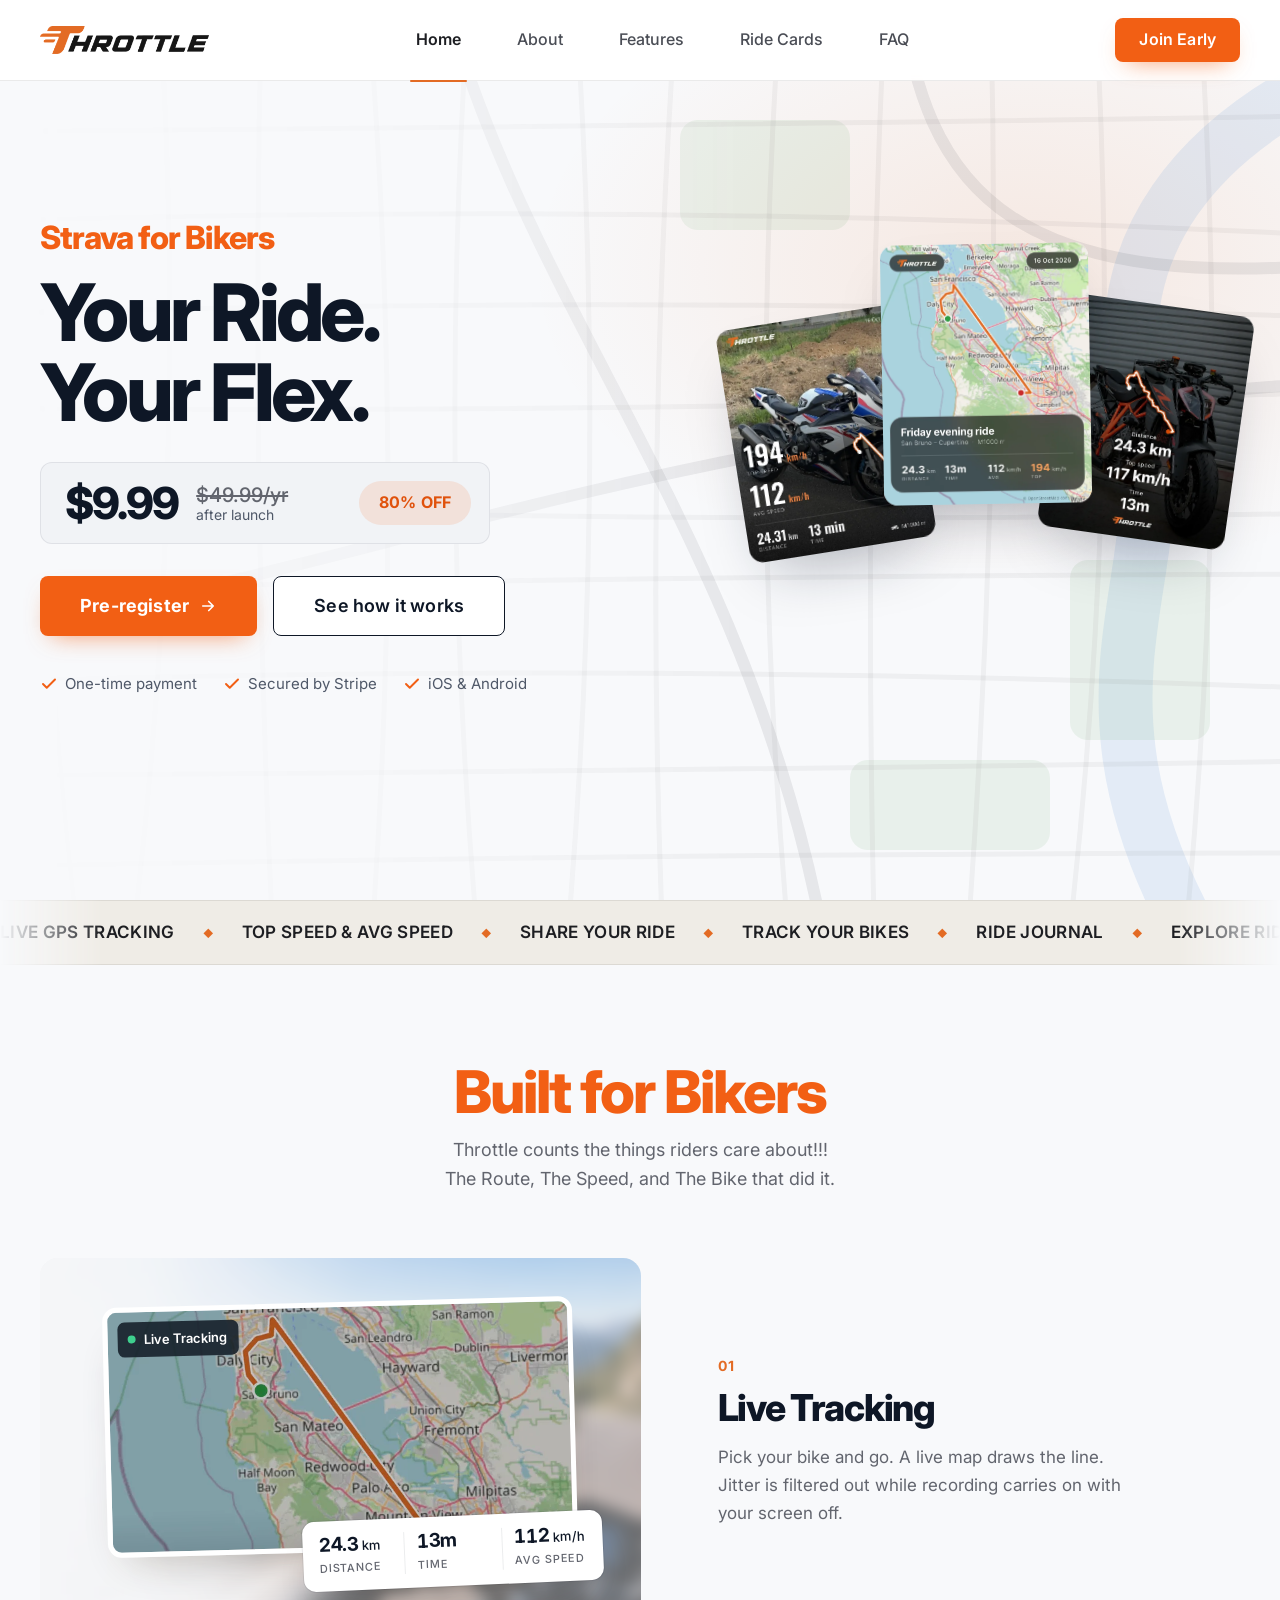
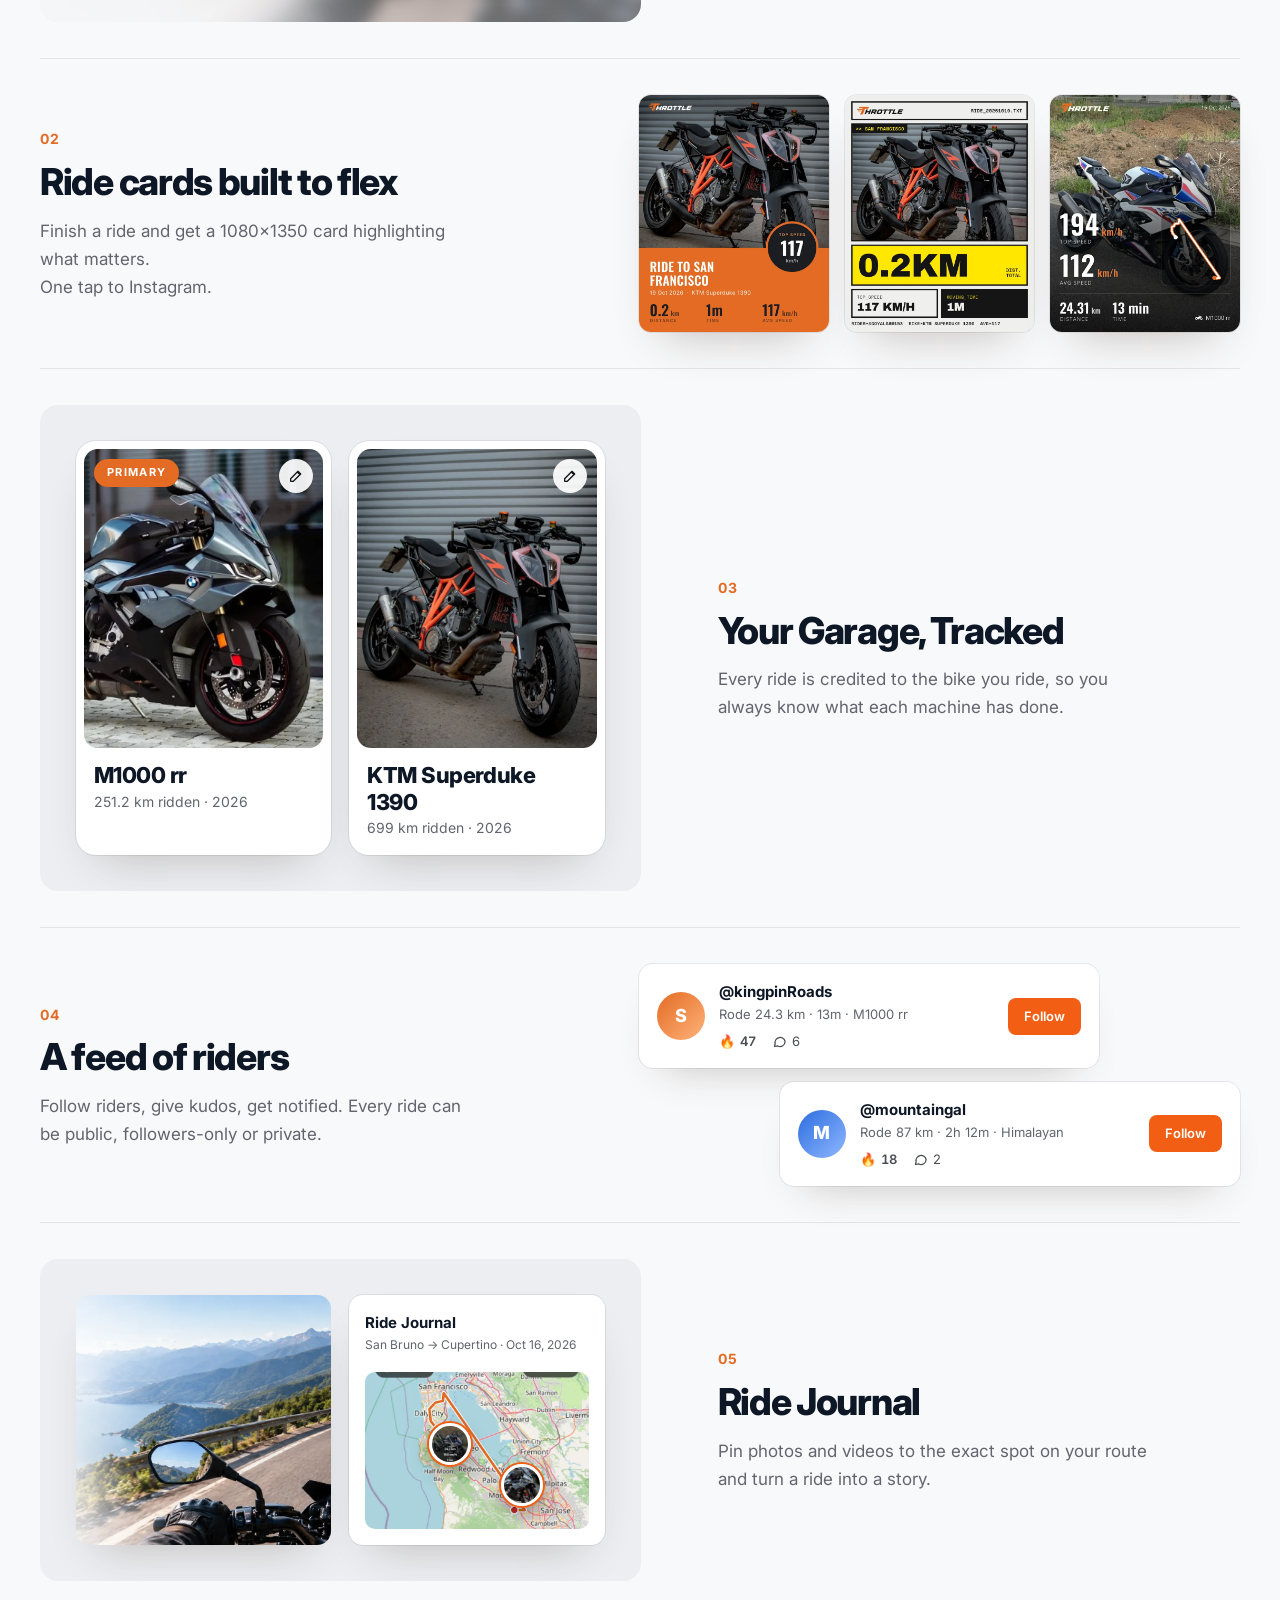
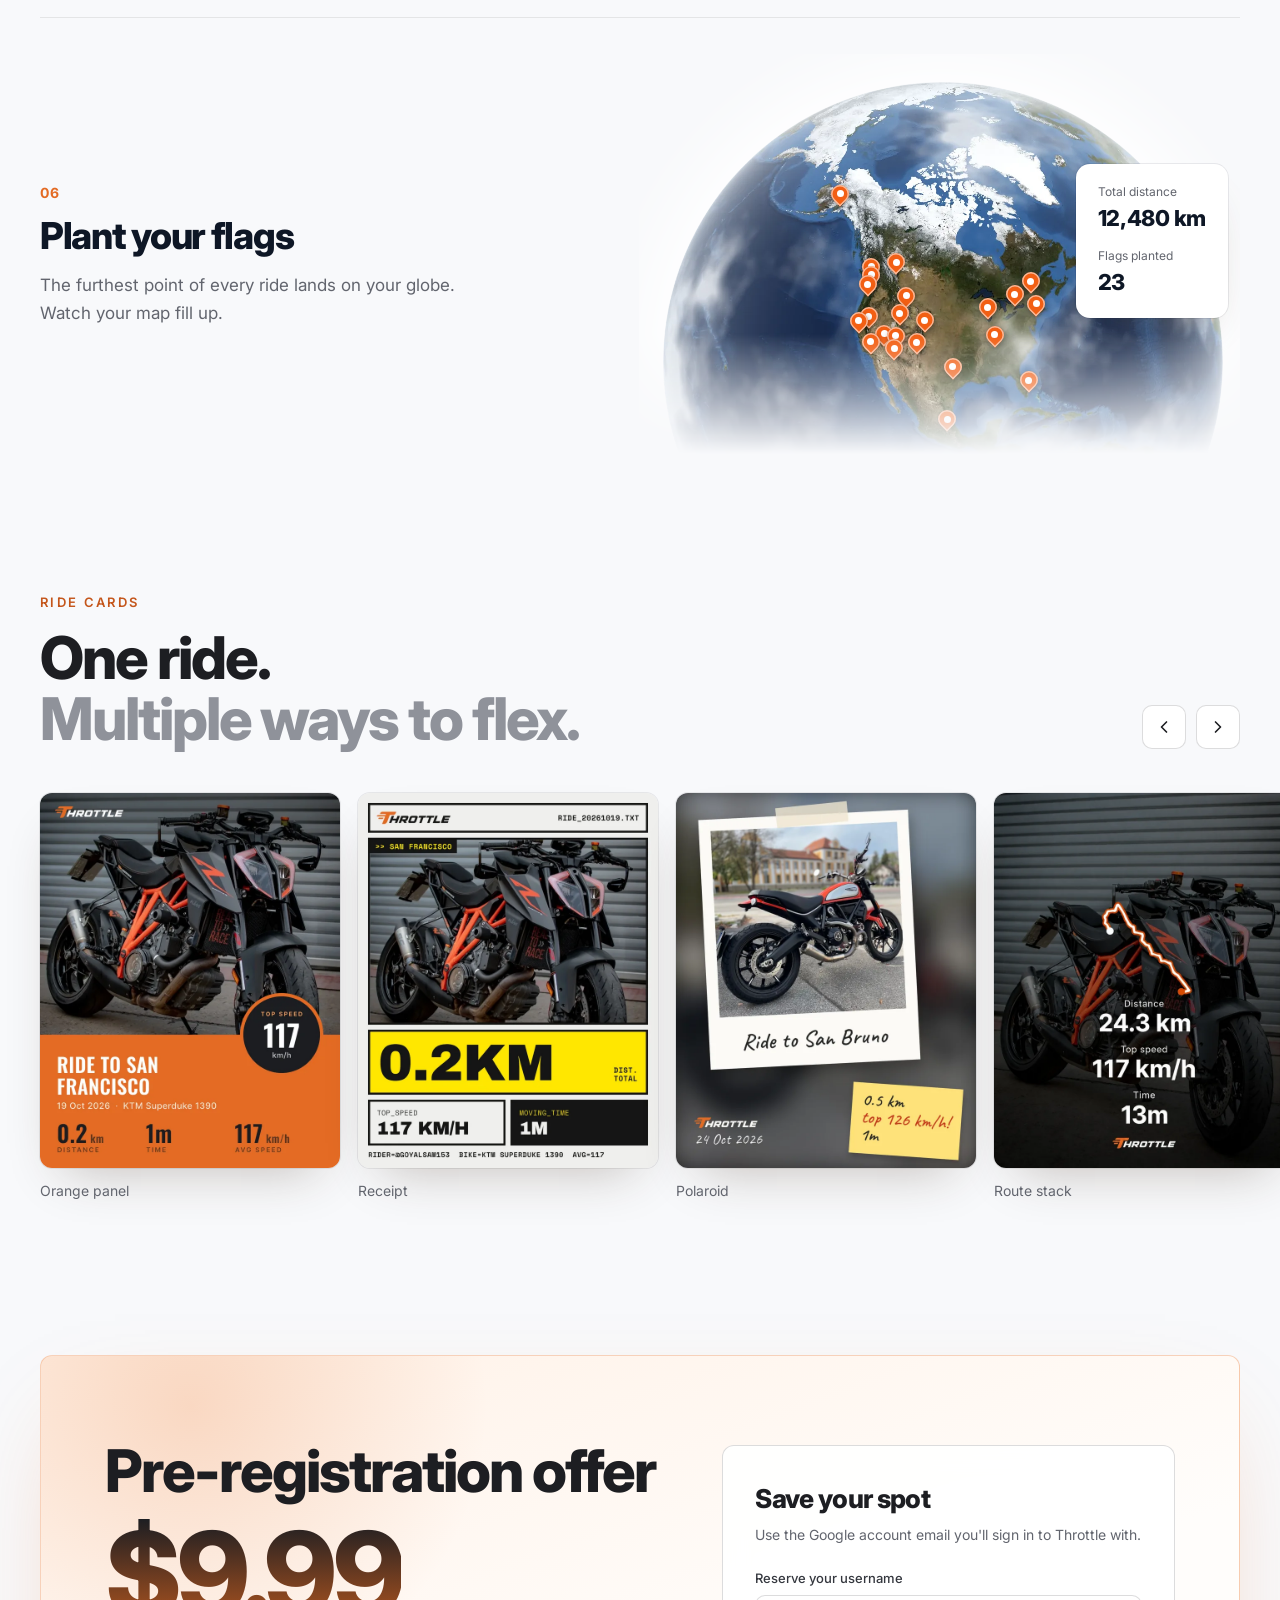
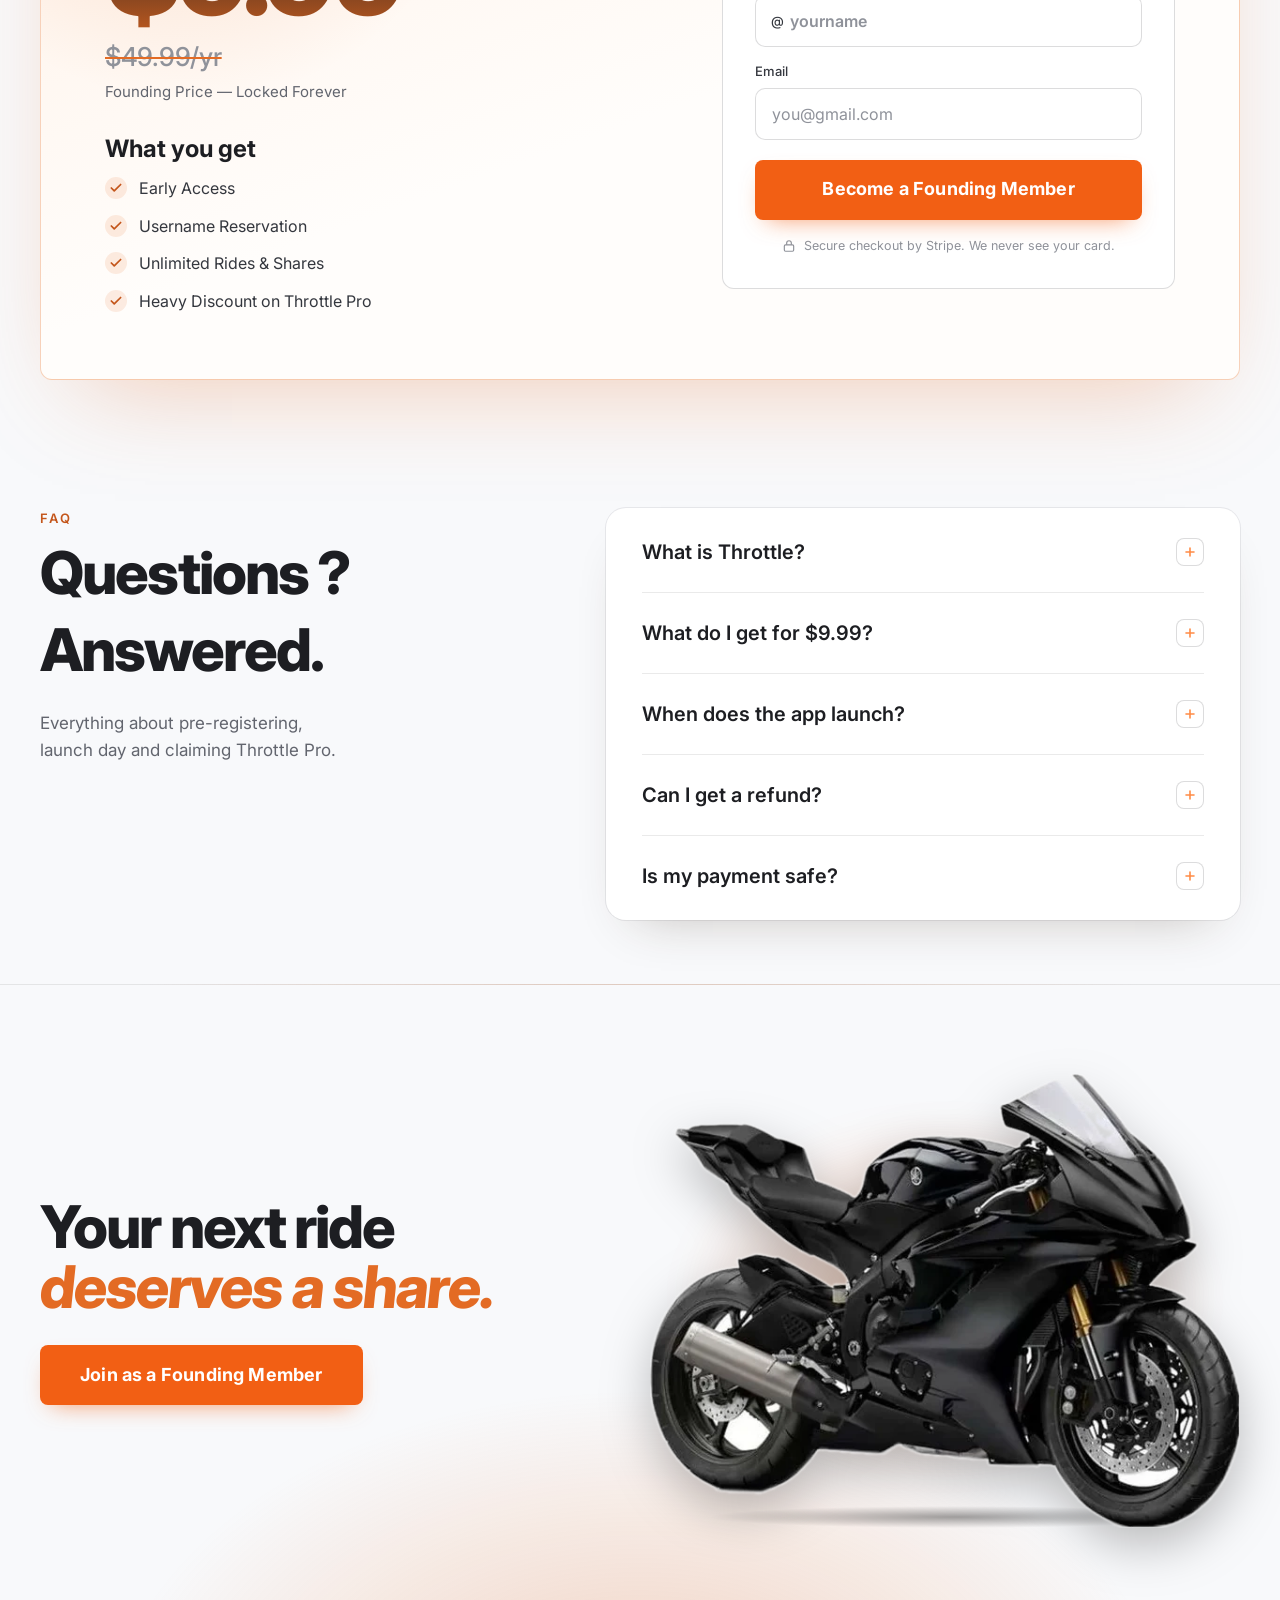
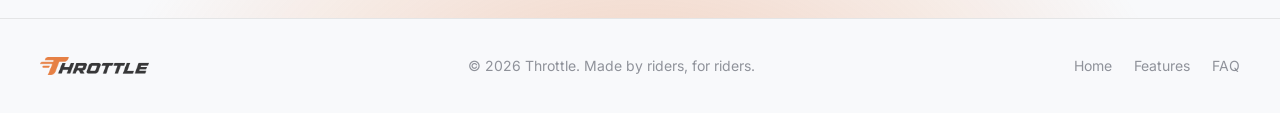
==== commit 34362829: "priceUpdate" ====
--- a/index.html
+++ b/index.html
@@ -8,14 +8,14 @@
   <script src="assets/js/analytics.js"></script>
   <meta name="viewport" content="width=device-width, initial-scale=1, viewport-fit=cover" />
   <title>Throttle: the ride tracker for motorcyclists</title>
-  <meta name="description" content="Throttle records every motorcycle ride with GPS, turns it into a ride card that flexes your top speed, and connects you with riders who get it. Pre-register for $1.99 (Pro will be $15.99 a year)." />
+  <meta name="description" content="Throttle records every motorcycle ride with GPS, turns it into a ride card that flexes your top speed, and connects you with riders who get it. Pre-register for $9.99 (Pro will be $49.99 a year)." />
   <meta name="theme-color" content="#f7f5f1" />
   <!-- Applies the saved theme before anything paints (light by default). -->
   <script src="assets/js/theme.js?v=2"></script>
 
   <meta property="og:type" content="website" />
   <meta property="og:title" content="Throttle: Strava for Bikers" />
-  <meta property="og:description" content="The motorcycle app for tracking rides and sharing ride cards. Pre-register for $1.99. Pro will be $15.99 a year." />
+  <meta property="og:description" content="The motorcycle app for tracking rides and sharing ride cards. Pre-register for $9.99. Pro will be $49.99 a year." />
   <meta property="og:image" content="assets/img/og-image.jpg" />
   <meta name="twitter:card" content="summary_large_image" />
 
@@ -119,8 +119,8 @@
           </h1>
 
           <div class="hero__price">
-            <span class="hero__price-now" data-price>$1.99</span>
-            <span class="hero__price-was"><s data-launch-price>$15.99/yr</s><small>after launch</small></span>
+            <span class="hero__price-now" data-price>$9.99</span>
+            <span class="hero__price-was"><s data-launch-price>$49.99/yr</s><small>after launch</small></span>
             <span class="hero__price-off" data-discount hidden></span>
           </div>
 
@@ -389,9 +389,9 @@
                         <h2 class="h2 offer__title">Pre-registration offer<br /></h2>
 
             <div class="price">
-              <span class="price__big" data-price>$1.99</span>
+              <span class="price__big" data-price>$9.99</span>
               <span class="price__side">
-                <s data-launch-price>$15.99/yr</s>
+                <s data-launch-price>$49.99/yr</s>
                 <small>Founding Price — Locked Forever</small>
               </span>
             </div>
@@ -470,8 +470,8 @@
             <p>A ride tracker and social app made for motorcycles. It records your route, distance, time, average and top speed with GPS, makes a shareable ride card from every ride, keeps per-bike kilometres in your garage, and lets you follow other riders.</p>
           </details>
           <details>
-            <summary>What do I get for $1.99?</summary>
-            <p>Throttle Pro, ready on your account the day the app launches. Pre-registering costs <span data-price>$1.99</span>, once; after launch, Pro costs <span data-launch-text>$15.99 a year</span>.</p>
+            <summary>What do I get for $9.99?</summary>
+            <p>Throttle Pro, ready on your account the day the app launches. Pre-registering costs <span data-price>$9.99</span>, once; after launch, Pro costs <span data-launch-text>$49.99 a year</span>.</p>
           </details>
     
           <details>
@@ -527,7 +527,7 @@
 
   <!-- Mobile sticky CTA -->
   <div class="sticky-cta" id="stickyCta" aria-hidden="true">
-    <div><b><span data-price>$1.99</span> <s data-launch-price>$15.99/yr</s></b><small>Pre-registration</small></div>
+    <div><b><span data-price>$9.99</span> <s data-launch-price>$49.99/yr</s></b><small>Pre-registration</small></div>
     <a href="#enroll" class="btn btn--primary btn--sm" data-cta tabindex="-1">Pre-register</a>
   </div>
 
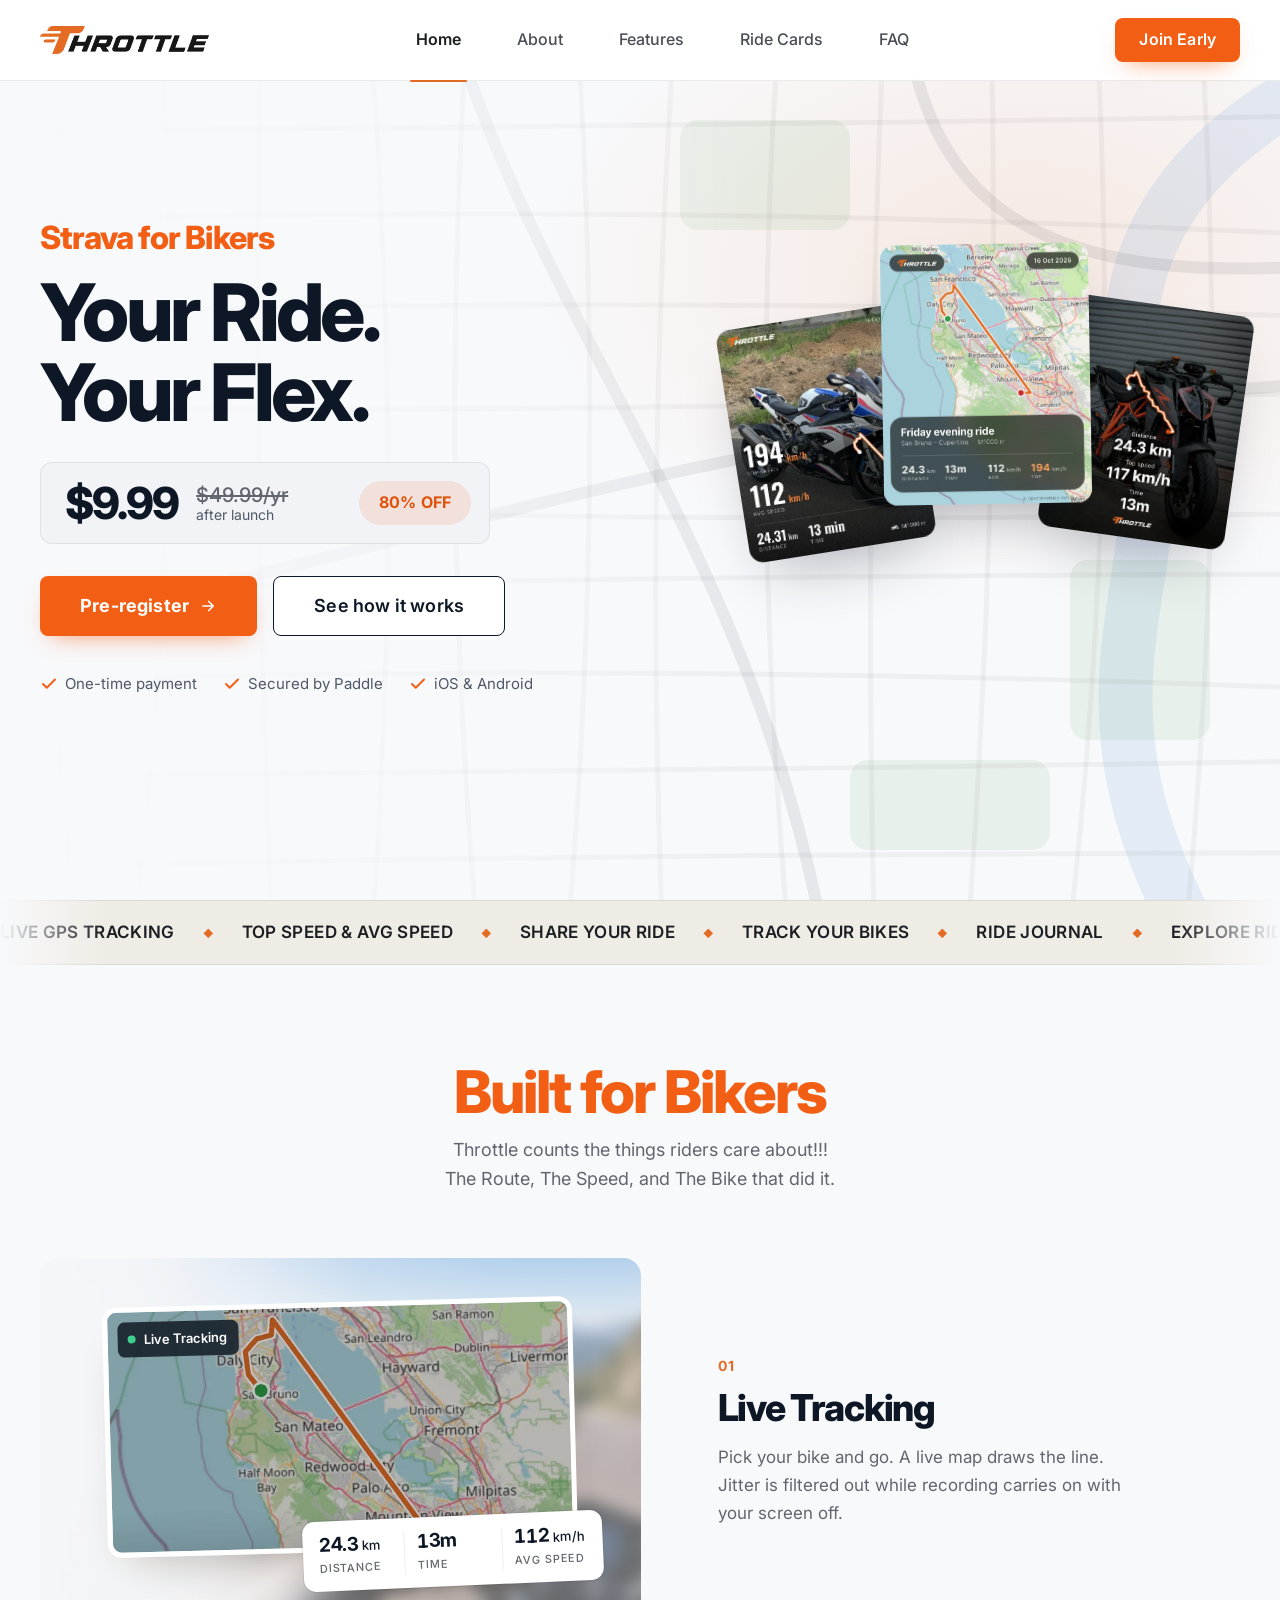
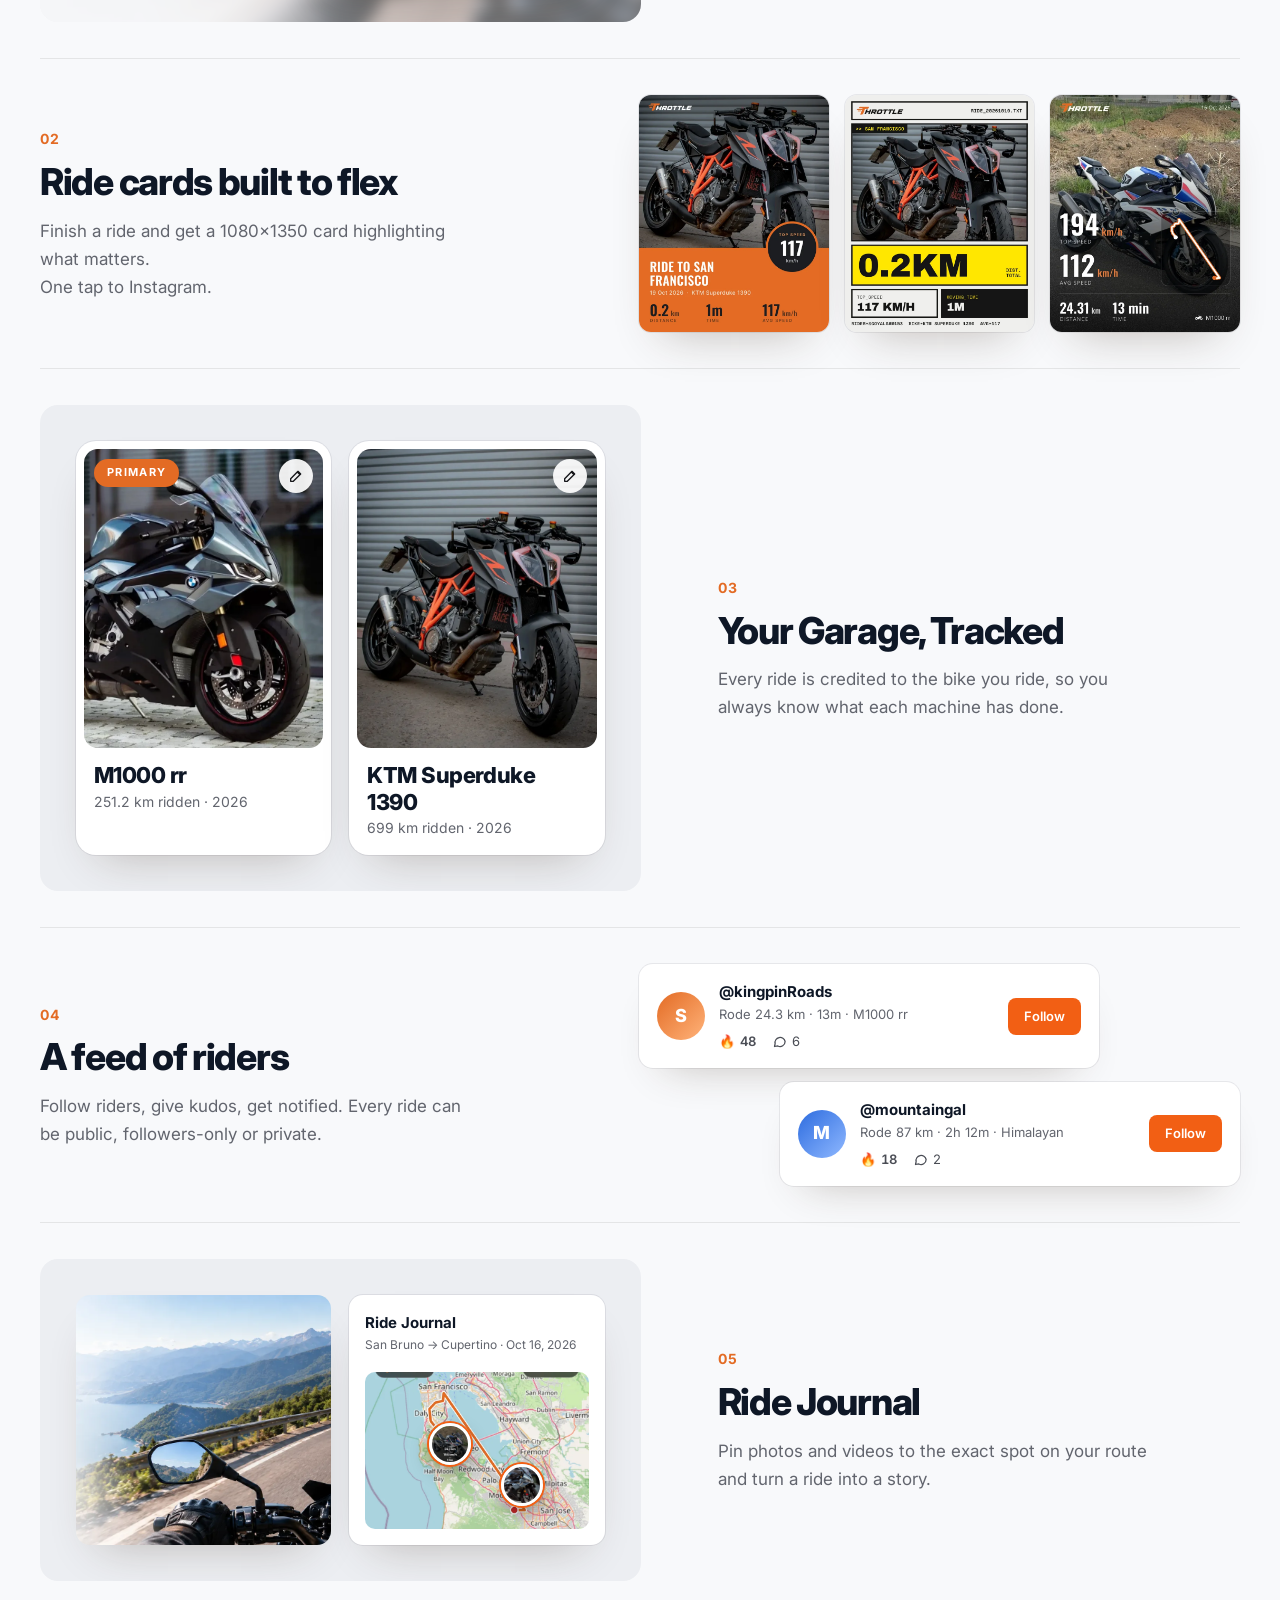
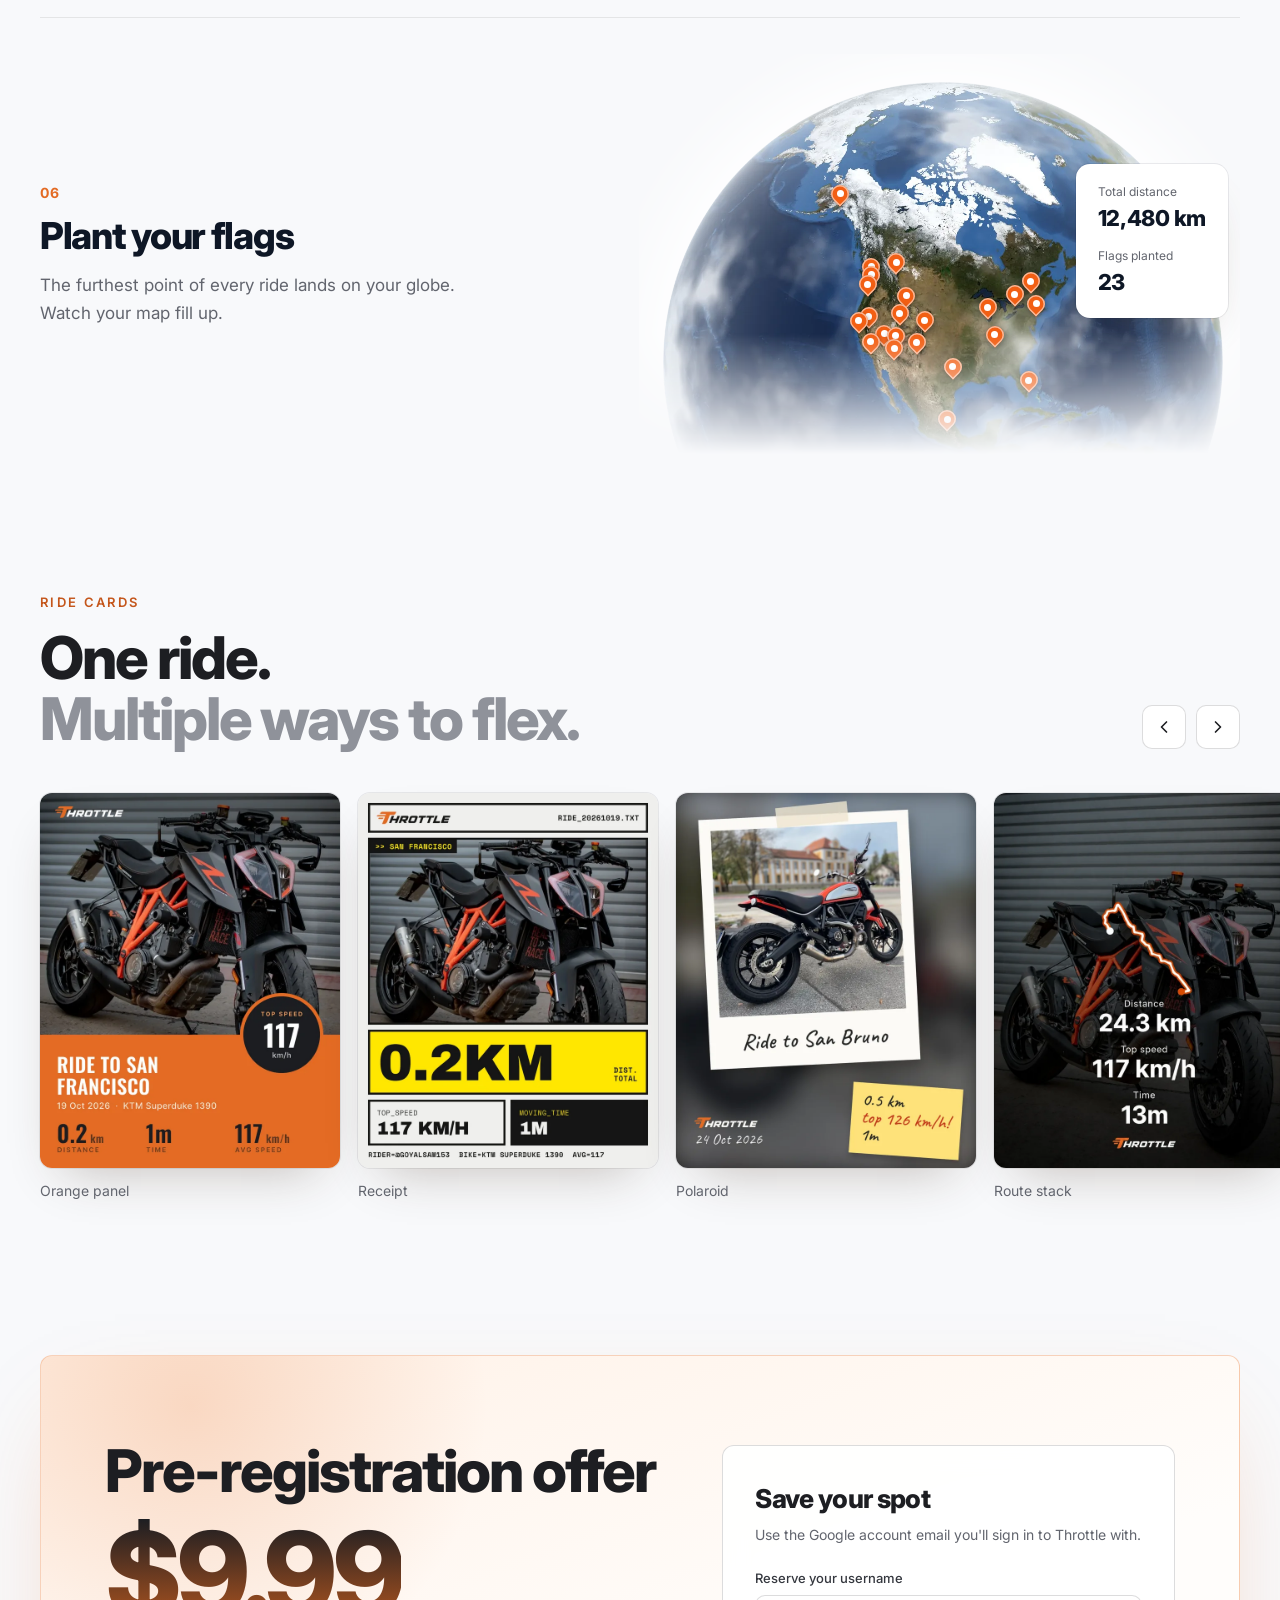
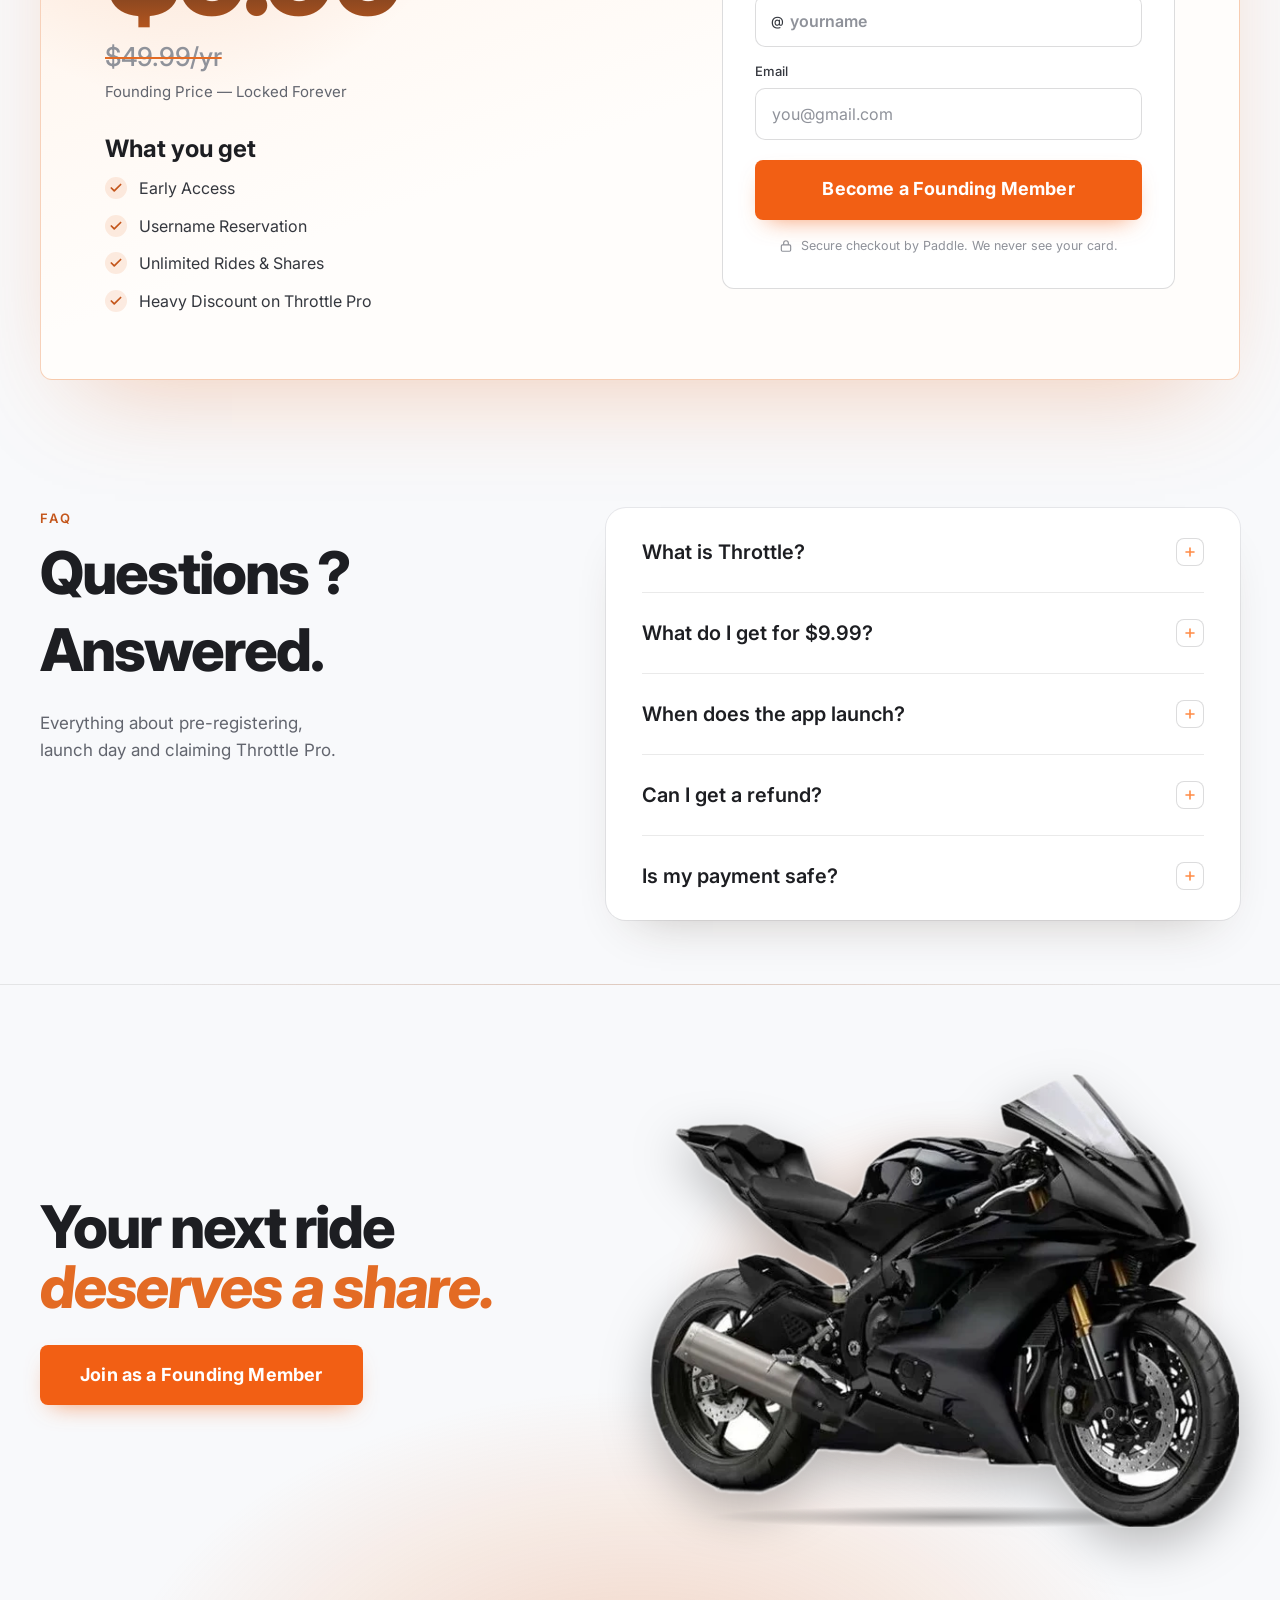
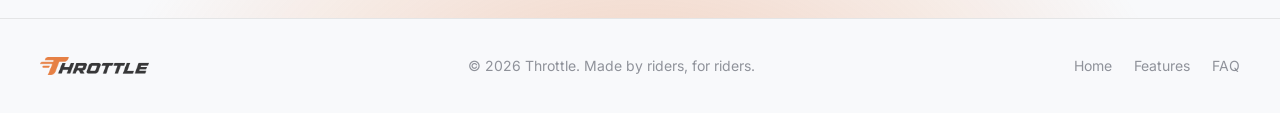
==== commit 6b01ca24: "paddle" ====
--- a/index.html
+++ b/index.html
@@ -133,7 +133,7 @@
           </div>
           <ul class="hero__meta">
             <li><svg viewBox="0 0 24 24" aria-hidden="true"><path d="M20 6 9 17l-5-5"/></svg>One-time payment</li>
-            <li><svg viewBox="0 0 24 24" aria-hidden="true"><path d="M20 6 9 17l-5-5"/></svg>Secured by Stripe</li>
+            <li><svg viewBox="0 0 24 24" aria-hidden="true"><path d="M20 6 9 17l-5-5"/></svg>Secured by Paddle</li>
             <li><svg viewBox="0 0 24 24" aria-hidden="true"><path d="M20 6 9 17l-5-5"/></svg>iOS &amp; Android</li>
           </ul>
           <p class="hero__count" id="heroCount" hidden><b data-count>0</b> riders already pre-registered</p>
@@ -429,7 +429,7 @@
             <p class="form-msg" id="formMsg" role="status" aria-live="polite"></p>
             <p class="secure">
               <svg viewBox="0 0 24 24" aria-hidden="true"><rect x="4" y="10" width="16" height="11" rx="2"/><path d="M8 10V7a4 4 0 0 1 8 0v3"/></svg>
-              Secure checkout by Stripe. We never see your card.
+              Secure checkout by Paddle. We never see your card.
             </p>
           </form>
         </div>
@@ -480,11 +480,11 @@
           </details>
           <details>
             <summary>Can I get a refund?</summary>
-            <p>Yes. Reply to your Stripe receipt and we'll refund you, no questions asked.</p>
+            <p>Yes. Email us or use the link in your Paddle receipt and we'll refund you, no questions asked.</p>
           </details>
           <details>
             <summary>Is my payment safe?</summary>
-            <p>Payment happens on Stripe's secure checkout page. Your card details go straight to Stripe and never touch our servers.</p>
+            <p>Payment happens in Paddle's secure checkout. Your card details go straight to Paddle and never touch our servers.</p>
           </details>
           </div>
         </div>
@@ -546,8 +546,9 @@
 
   <div class="toast" id="toast" role="status" aria-live="polite" hidden></div>
 
-  <script src="assets/js/config.js?v=3"></script>
-  <script src="assets/js/main.js?v=10" defer></script>
+  <script src="assets/js/config.js?v=4"></script>
+  <script src="https://cdn.paddle.com/paddle/v2/paddle.js" defer></script>
+  <script src="assets/js/main.js?v=11" defer></script>
   <!-- <script src="assets/js/hero-route.js?v=15" defer></script> -->
 </body>
 </html>
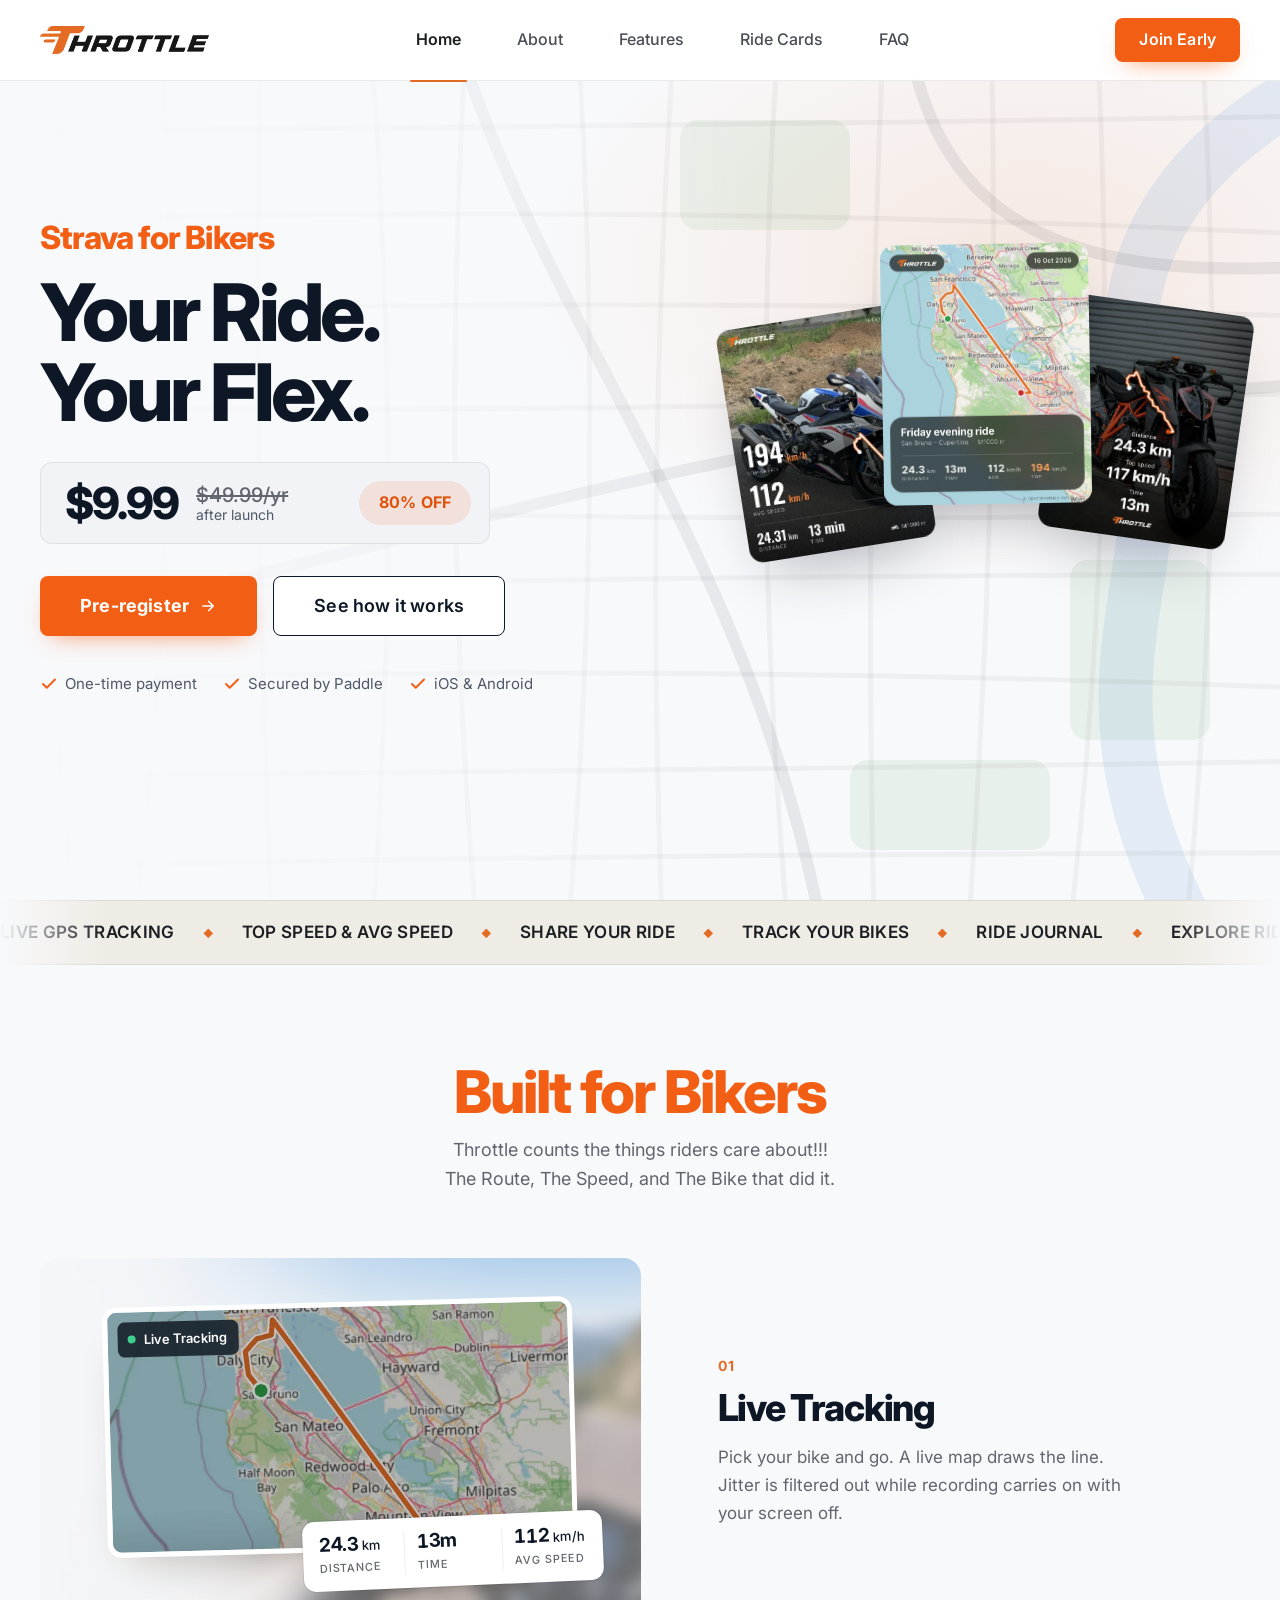
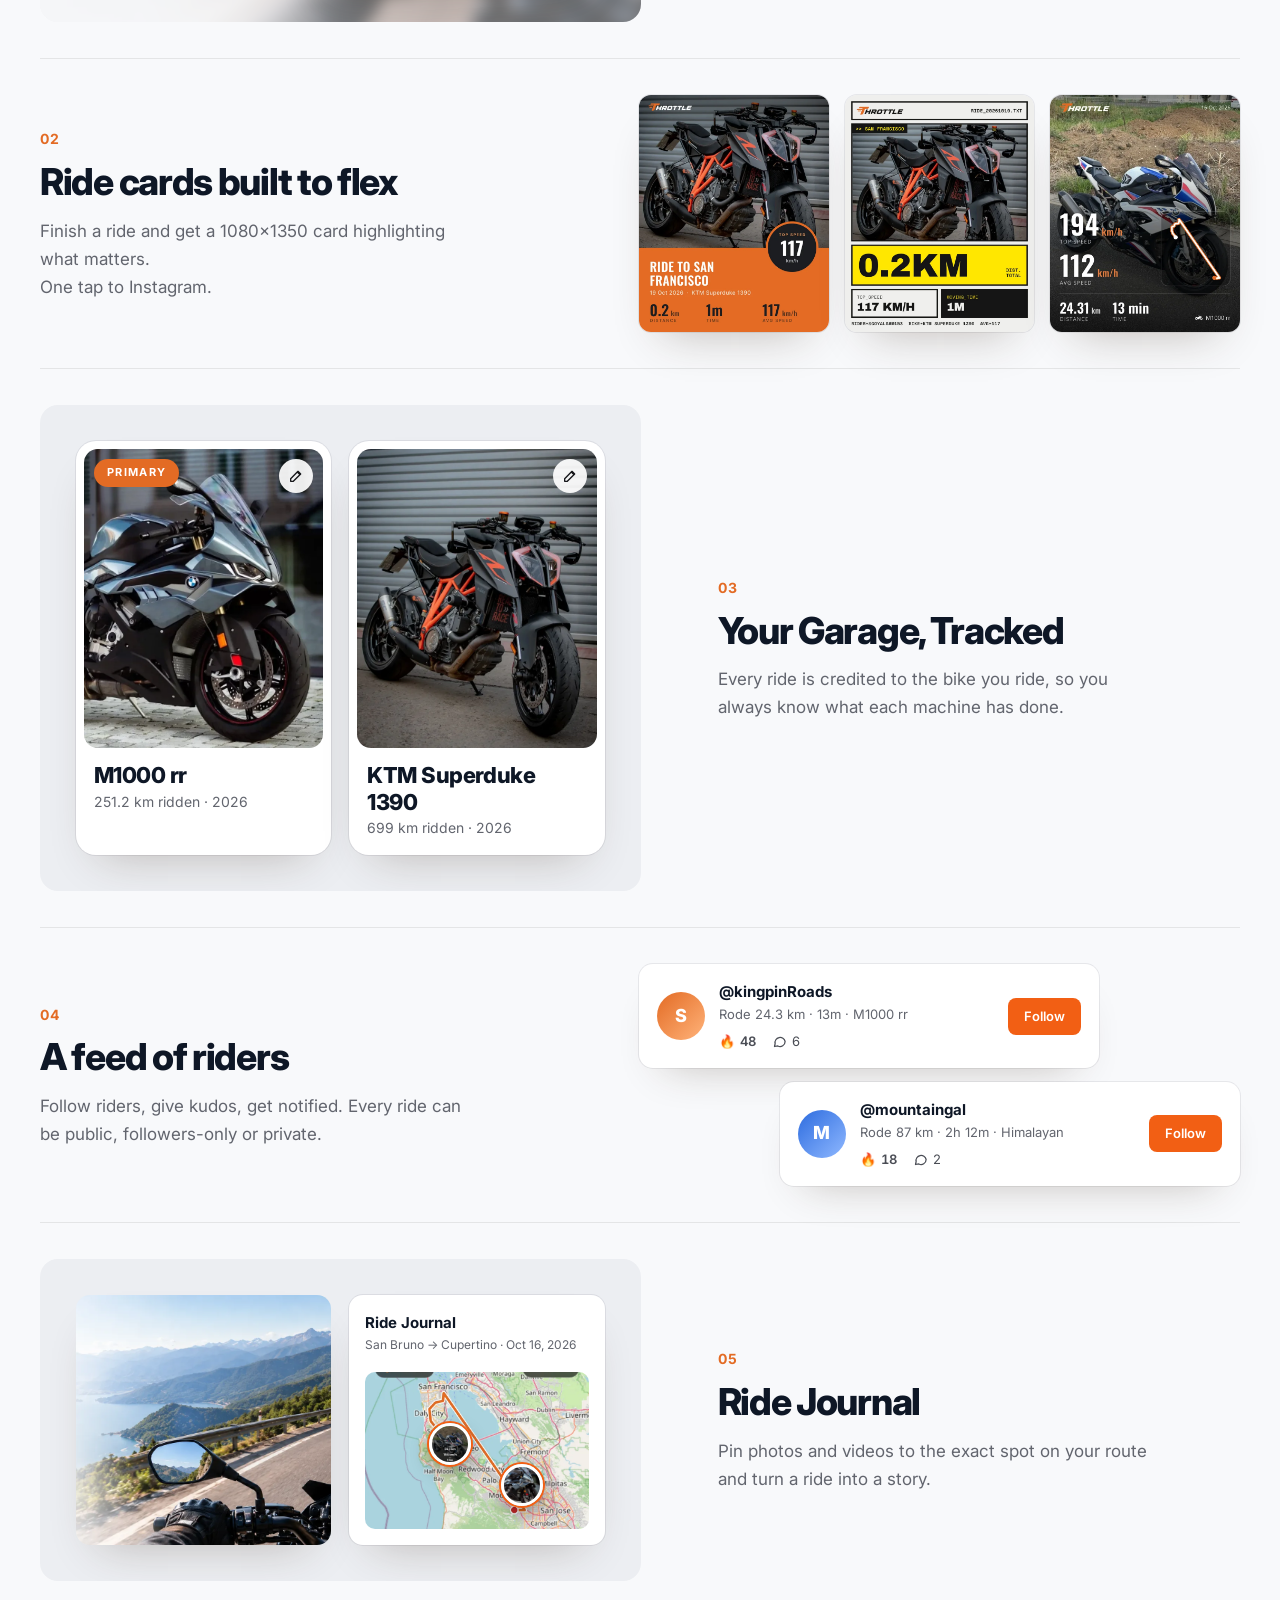
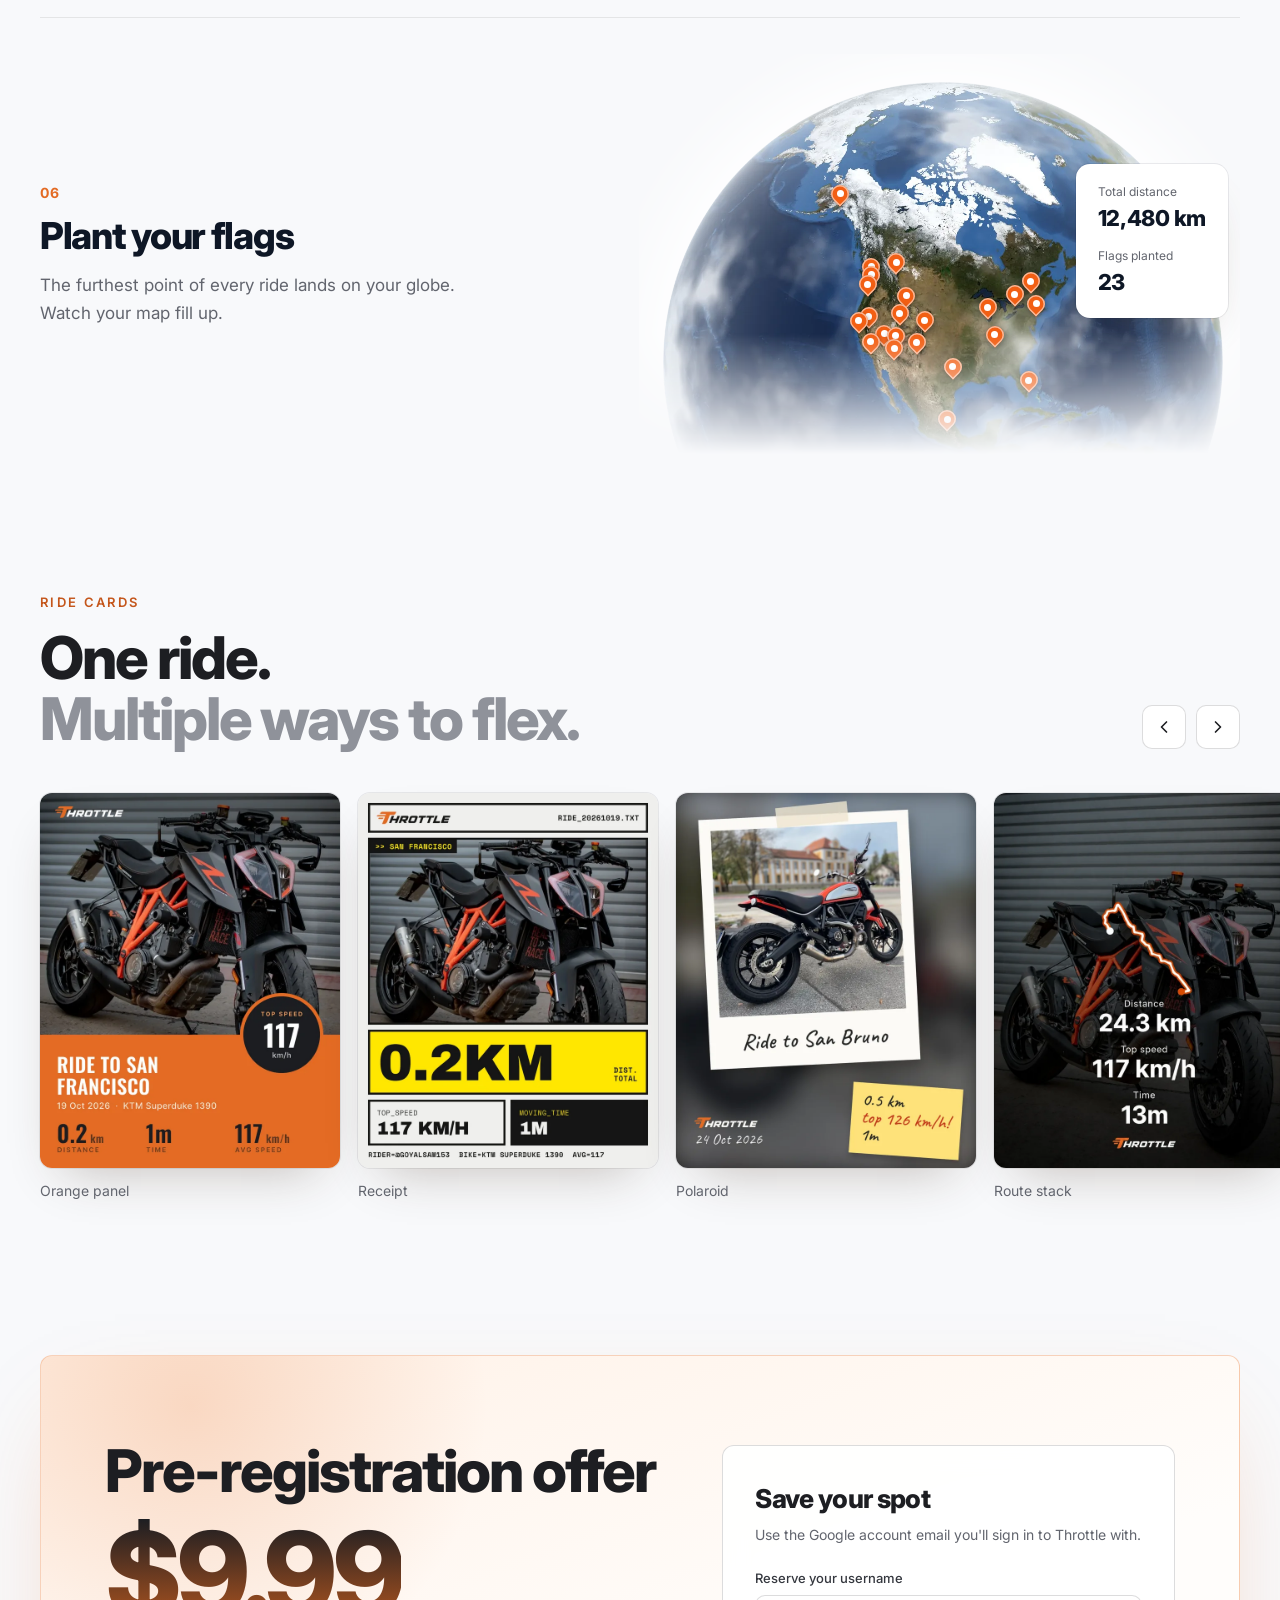
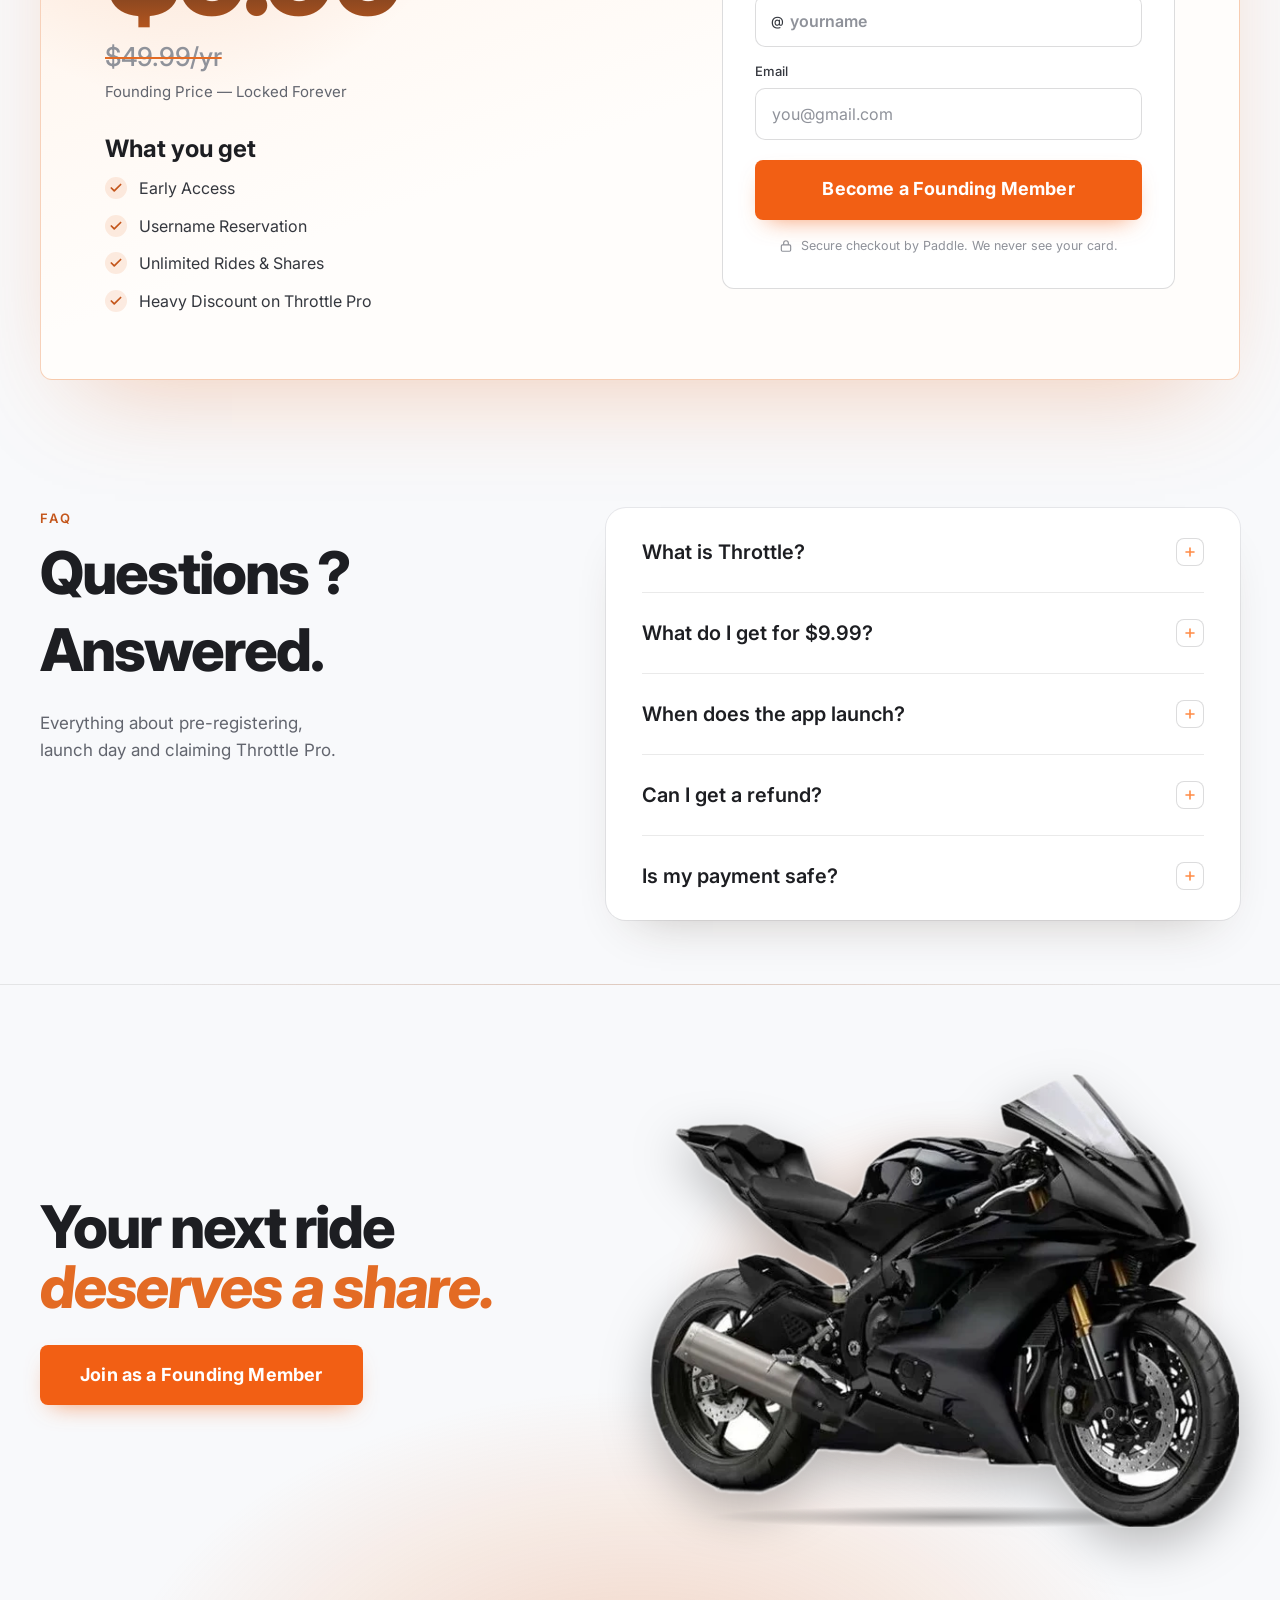
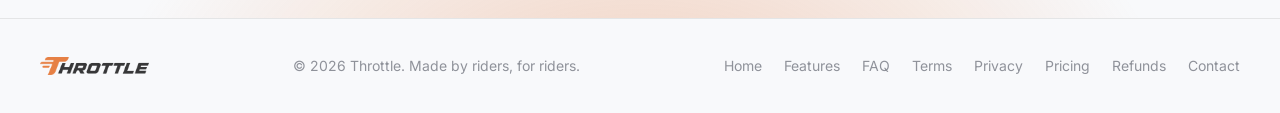
==== commit 4c223106: "privacy pricing terms" ====
--- a/index.html
+++ b/index.html
@@ -26,7 +26,7 @@
   <link rel="preconnect" href="https://fonts.gstatic.com" crossorigin />
   <link href="https://fonts.googleapis.com/css2?family=Inter:wght@400;500;600;700;800;900&display=swap" rel="stylesheet" />
   <link rel="preload" as="image" href="assets/img/cards/map-glass.webp" type="image/webp" />
-  <link rel="stylesheet" href="assets/css/styles.css?v=13" />
+  <link rel="stylesheet" href="assets/css/styles.css?v=14" />
 </head>
 <body>
   <a class="skip" href="#main">Skip to content</a>
@@ -480,7 +480,7 @@
           </details>
           <details>
             <summary>Can I get a refund?</summary>
-            <p>Yes. Email us or use the link in your Paddle receipt and we'll refund you, no questions asked.</p>
+            <p>Yes, a full refund within 14 days of paying, no questions asked. Email us or use the link in your Paddle receipt. See our <a href="refunds.html">refund policy</a>.</p>
           </details>
           <details>
             <summary>Is my payment safe?</summary>
@@ -520,6 +520,10 @@
         <a href="#top">Home</a>
         <a href="#features">Features</a>
         <a href="#faq">FAQ</a>
+        <a href="terms.html">Terms</a>
+        <a href="privacy.html">Privacy</a>
+        <a href="pricing.html">Pricing</a>
+        <a href="refunds.html">Refunds</a>
         <a href="#" data-contact hidden>Contact</a>
       </nav>
     </div>
@@ -546,7 +550,7 @@
 
   <div class="toast" id="toast" role="status" aria-live="polite" hidden></div>
 
-  <script src="assets/js/config.js?v=4"></script>
+  <script src="assets/js/config.js?v=5"></script>
   <script src="https://cdn.paddle.com/paddle/v2/paddle.js" defer></script>
   <script src="assets/js/main.js?v=11" defer></script>
   <!-- <script src="assets/js/hero-route.js?v=15" defer></script> -->
--- a/assets/css/styles.css
+++ b/assets/css/styles.css
@@ -463,7 +463,7 @@
 
 .footer p { margin: 0; }
 
-.footer nav { display: flex; gap: 22px; }
+.footer nav { display: flex; flex-wrap: wrap; gap: 10px 22px; }
 
 .footer nav a:hover { color: var(--text); }
 
@@ -1305,3 +1305,103 @@
   .h3card,
   .h3live__dot { animation: none; }
 }
+
+/* ============================== Legal pages (terms, privacy, refunds) ============================== */
+.legal-nav { position: sticky; top: 0; background: var(--nav-bg); backdrop-filter: saturate(160%) blur(16px); -webkit-backdrop-filter: saturate(160%) blur(16px); border-color: var(--line); }
+.legal-back { font-size: 14px; font-weight: 500; color: var(--muted); transition: color 0.2s; }
+.legal-back:hover { color: var(--text); }
+.legal { max-width: 760px; padding-top: 56px; padding-bottom: 88px; }
+.legal__eyebrow { margin: 0 0 10px; font-size: 13px; font-weight: 600; letter-spacing: 0.08em; text-transform: uppercase; color: var(--orange); }
+.legal h1 { margin: 0 0 8px; font-size: clamp(32px, 6vw, 48px); line-height: 1.1; letter-spacing: -0.02em; }
+.legal__updated { margin: 0 0 40px; font-size: 14px; color: var(--dim); }
+.legal h2 { margin: 40px 0 12px; font-size: 20px; line-height: 1.3; }
+.legal p, .legal li { color: var(--muted); line-height: 1.7; }
+.legal p { margin: 0 0 14px; }
+.legal ul { margin: 0 0 14px; padding-left: 20px; }
+.legal li { margin-bottom: 8px; }
+.legal strong { color: var(--text); font-weight: 600; }
+.legal a, .faq details p a { color: var(--orange-hi); text-decoration: underline; text-underline-offset: 2px; overflow-wrap: anywhere; }
+.footer nav a[aria-current="page"] { color: var(--text); }
+
+/* ================= Pricing page (pricing.html) ================= */
+
+.pricing-page .legal-nav { border-bottom: 1px solid var(--line); }
+.pr-navlink { margin-right: 8px; }
+.pr-sr { position: absolute; width: 1px; height: 1px; overflow: hidden; clip: rect(0 0 0 0); white-space: nowrap; }
+.pr-h3 { margin: 0; font-size: clamp(26px, 3.4vw, 36px); font-weight: 800; letter-spacing: -0.03em; line-height: 1.1; }
+
+.pr-hero { padding: clamp(56px, 8vw, 96px) 0 clamp(32px, 4vw, 48px); text-align: center; }
+.pr-hero .h2 { margin: 0 auto; }
+.pr-accent { color: var(--orange); }
+.pr-lede { max-width: 600px; margin: 20px auto 0; font-size: 18px; line-height: 1.6; color: var(--muted); }
+
+.pr-grid { display: grid; grid-template-columns: repeat(3, minmax(0, 1fr)); gap: 20px; align-items: stretch; }
+.pr-card {
+  position: relative; display: flex; flex-direction: column; gap: 22px;
+  padding: 28px 26px 30px; border-radius: 20px; background: var(--card);
+  box-shadow: 0 24px 50px -34px var(--shadow), 0 0 0 1px var(--card-line);
+}
+.pr-card--featured { background: var(--offer-bg); box-shadow: 0 30px 60px -30px var(--glow), 0 0 0 2px var(--orange); }
+.pr-badge {
+  position: absolute; top: -13px; left: 26px; padding: 4px 12px; border-radius: 999px;
+  background: var(--orange); color: #fff; font-size: 12px; font-weight: 700; letter-spacing: 0.06em; text-transform: uppercase;
+}
+.pr-card__name { margin: 0; font-size: 20px; font-weight: 700; letter-spacing: -0.01em; }
+.pr-card__for { margin: 4px 0 0; font-size: 15px; color: var(--muted); }
+.pr-card__price { display: flex; flex-direction: column; gap: 8px; }
+.pr-card__price b { font-size: 52px; font-weight: 800; letter-spacing: -0.04em; line-height: 0.95; font-variant-numeric: tabular-nums; }
+.pr-card__price span { font-size: 14px; line-height: 1.4; color: var(--muted); }
+.pr-card__price s { color: var(--dim); text-decoration-color: var(--orange); text-decoration-thickness: 2px; }
+.pr-card .btn[aria-disabled="true"] { cursor: default; color: var(--muted); }
+.pr-card .btn[aria-disabled="true"]:active { transform: none; }
+.pr-card .perks { gap: 12px; }
+.pr-card .perks li { font-size: 15px; line-height: 1.45; }
+.pr-card .perks strong { color: var(--text); font-weight: 600; }
+
+.pr-compare { padding: clamp(72px, 9vw, 112px) 0 0; }
+.pr-compare__head { display: flex; flex-wrap: wrap; align-items: baseline; justify-content: space-between; gap: 8px 24px; margin-bottom: 24px; }
+.pr-compare__head p { margin: 0; color: var(--muted); }
+.pr-table-wrap { border-radius: 20px; background: var(--card); box-shadow: 0 24px 50px -34px var(--shadow), 0 0 0 1px var(--card-line); overflow: clip; }
+.pr-table { width: 100%; border-collapse: collapse; font-size: 15px; }
+.pr-table col.pr-col { width: 22%; }
+.pr-table col.pr-col--pro { background: var(--orange-soft); }
+.pr-table th, .pr-table td { padding: 14px 20px; text-align: left; border-top: 1px solid var(--line); vertical-align: middle; }
+.pr-table thead th { position: sticky; top: 80px; border-top: 0; padding-top: 20px; padding-bottom: 16px; font-size: 16px; font-weight: 700; background: var(--card); }
+.pr-table thead th:last-child { color: var(--orange-hi); background: linear-gradient(var(--orange-soft), var(--orange-soft)), var(--card); }
+.pr-table tbody th { font-weight: 500; color: var(--text-3); }
+.pr-table td { color: var(--text-2); font-weight: 500; }
+.pr-table .pr-group th { padding-top: 26px; padding-bottom: 10px; font-size: 12px; font-weight: 700; letter-spacing: 0.12em; text-transform: uppercase; color: var(--orange-hi); background: var(--surface-2); }
+.pr-table td.yes, .pr-table td.no { font-size: 0; }
+.pr-table td.yes::before, .pr-table td.no::before { content: ""; display: inline-block; width: 22px; height: 22px; border-radius: 50%; vertical-align: middle; }
+.pr-table td.yes::before {
+  background: var(--orange-soft) center / 12px no-repeat url("data:image/svg+xml,%3Csvg xmlns='http://www.w3.org/2000/svg' viewBox='0 0 24 24' fill='none' stroke='%23e36b24' stroke-width='3.5' stroke-linecap='round' stroke-linejoin='round'%3E%3Cpath d='M20 6 9 17l-5-5'/%3E%3C/svg%3E");
+}
+.pr-table td.no::before { width: 14px; height: 2px; border-radius: 2px; margin-left: 4px; background: var(--line-3); }
+
+.pr-why { padding: clamp(72px, 9vw, 112px) 0 0; }
+.pr-why__grid { display: grid; grid-template-columns: repeat(4, minmax(0, 1fr)); gap: 20px; margin-top: 24px; }
+.pr-why__grid > div { padding: 24px; border-radius: 16px; background: var(--card); box-shadow: 0 0 0 1px var(--card-line); }
+.pr-why__grid h3 { margin: 0 0 8px; font-size: 17px; font-weight: 700; }
+.pr-why__grid p { margin: 0; font-size: 15px; line-height: 1.6; color: var(--muted); }
+
+.pr-faq { padding: clamp(72px, 9vw, 112px) 0 clamp(80px, 10vw, 120px); }
+.pr-faq__inner { max-width: 820px; }
+.pr-faq .pr-h3 { margin-bottom: 24px; }
+
+@media (max-width: 960px) {
+  .pr-grid { grid-template-columns: minmax(0, 1fr); max-width: 520px; margin: 0 auto; gap: 28px; }
+  .pr-card--featured { order: -1; }
+  .pr-why__grid { grid-template-columns: repeat(2, minmax(0, 1fr)); }
+}
+
+@media (max-width: 600px) {
+  .pr-navlink { display: none; }
+  .pr-lede { font-size: 16px; }
+  .pr-table { font-size: 14px; }
+  .pr-table th, .pr-table td { padding: 12px 10px; }
+  .pr-table tbody th { padding-left: 16px; }
+  .pr-table col.pr-col { width: 26%; }
+  .pr-why__grid { grid-template-columns: minmax(0, 1fr); }
+}
+
+@media (max-width: 760px) { .pr-table thead th { top: 68px; } }
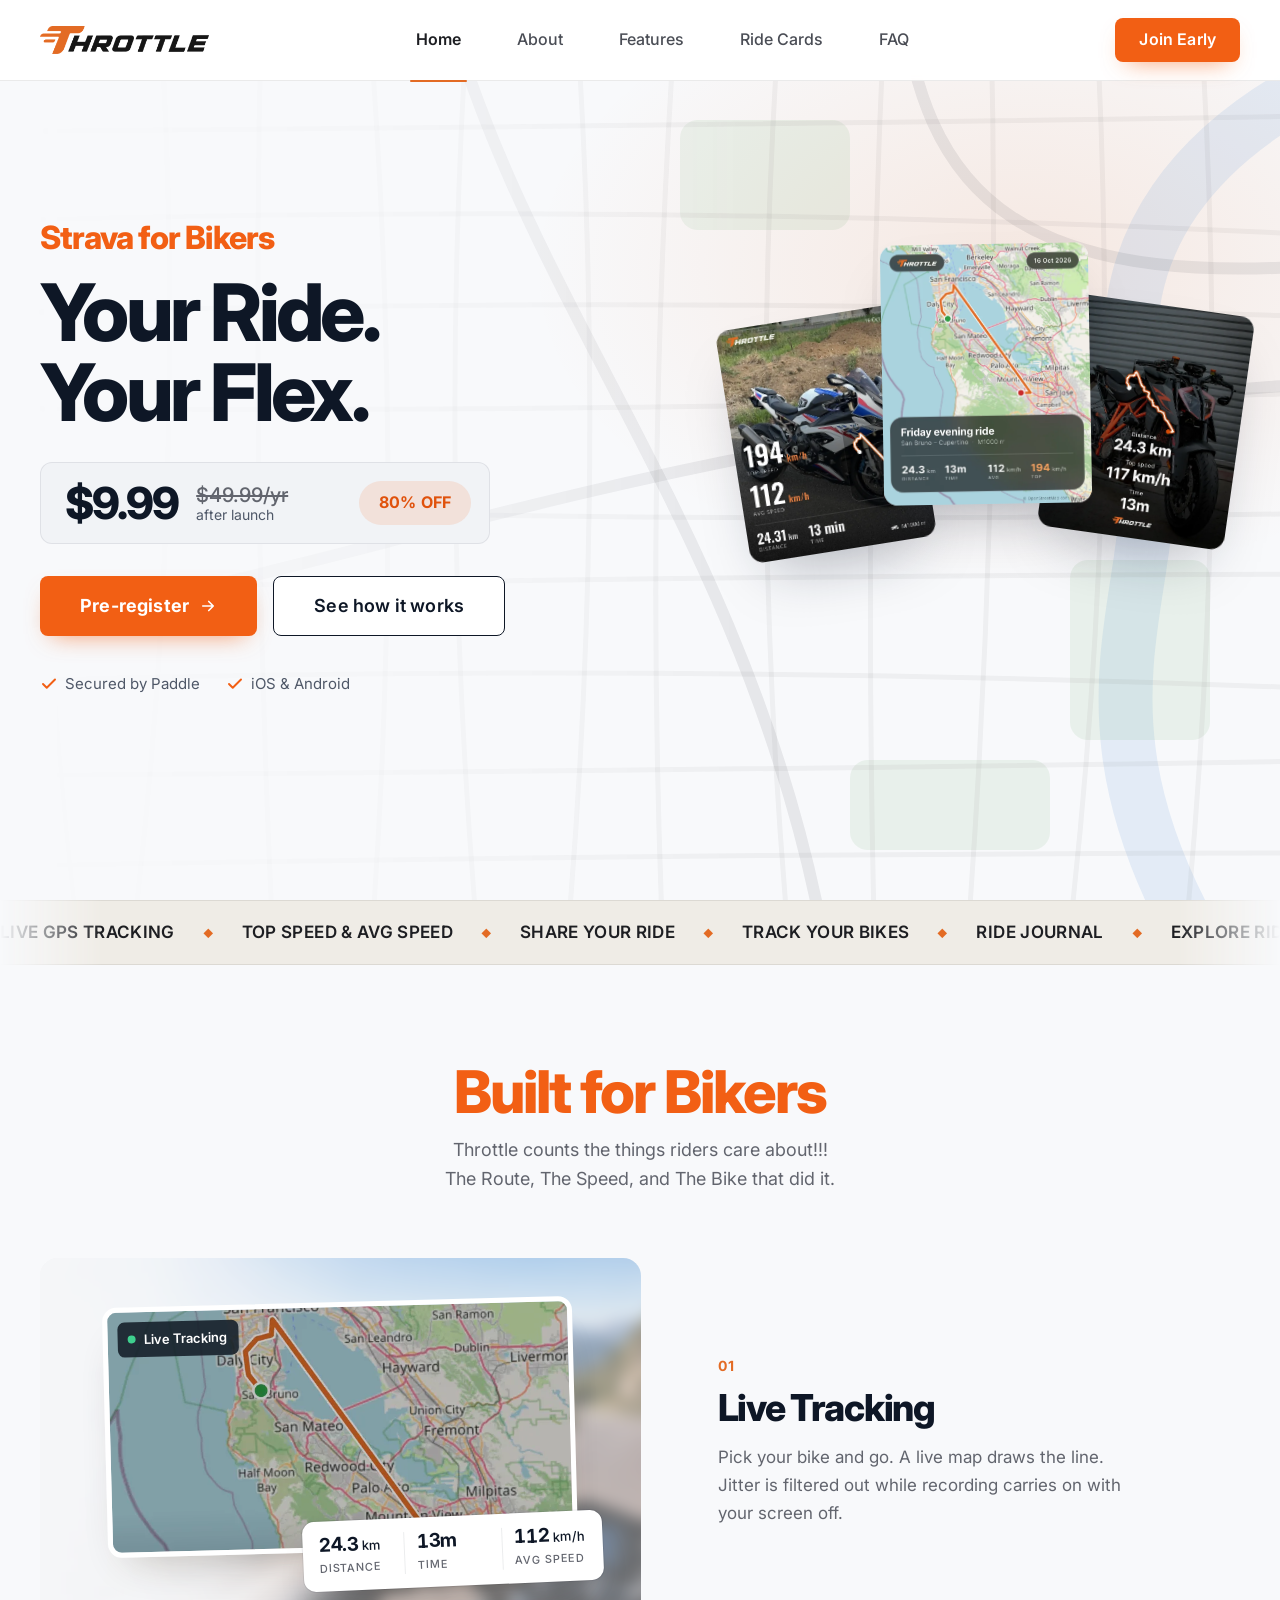
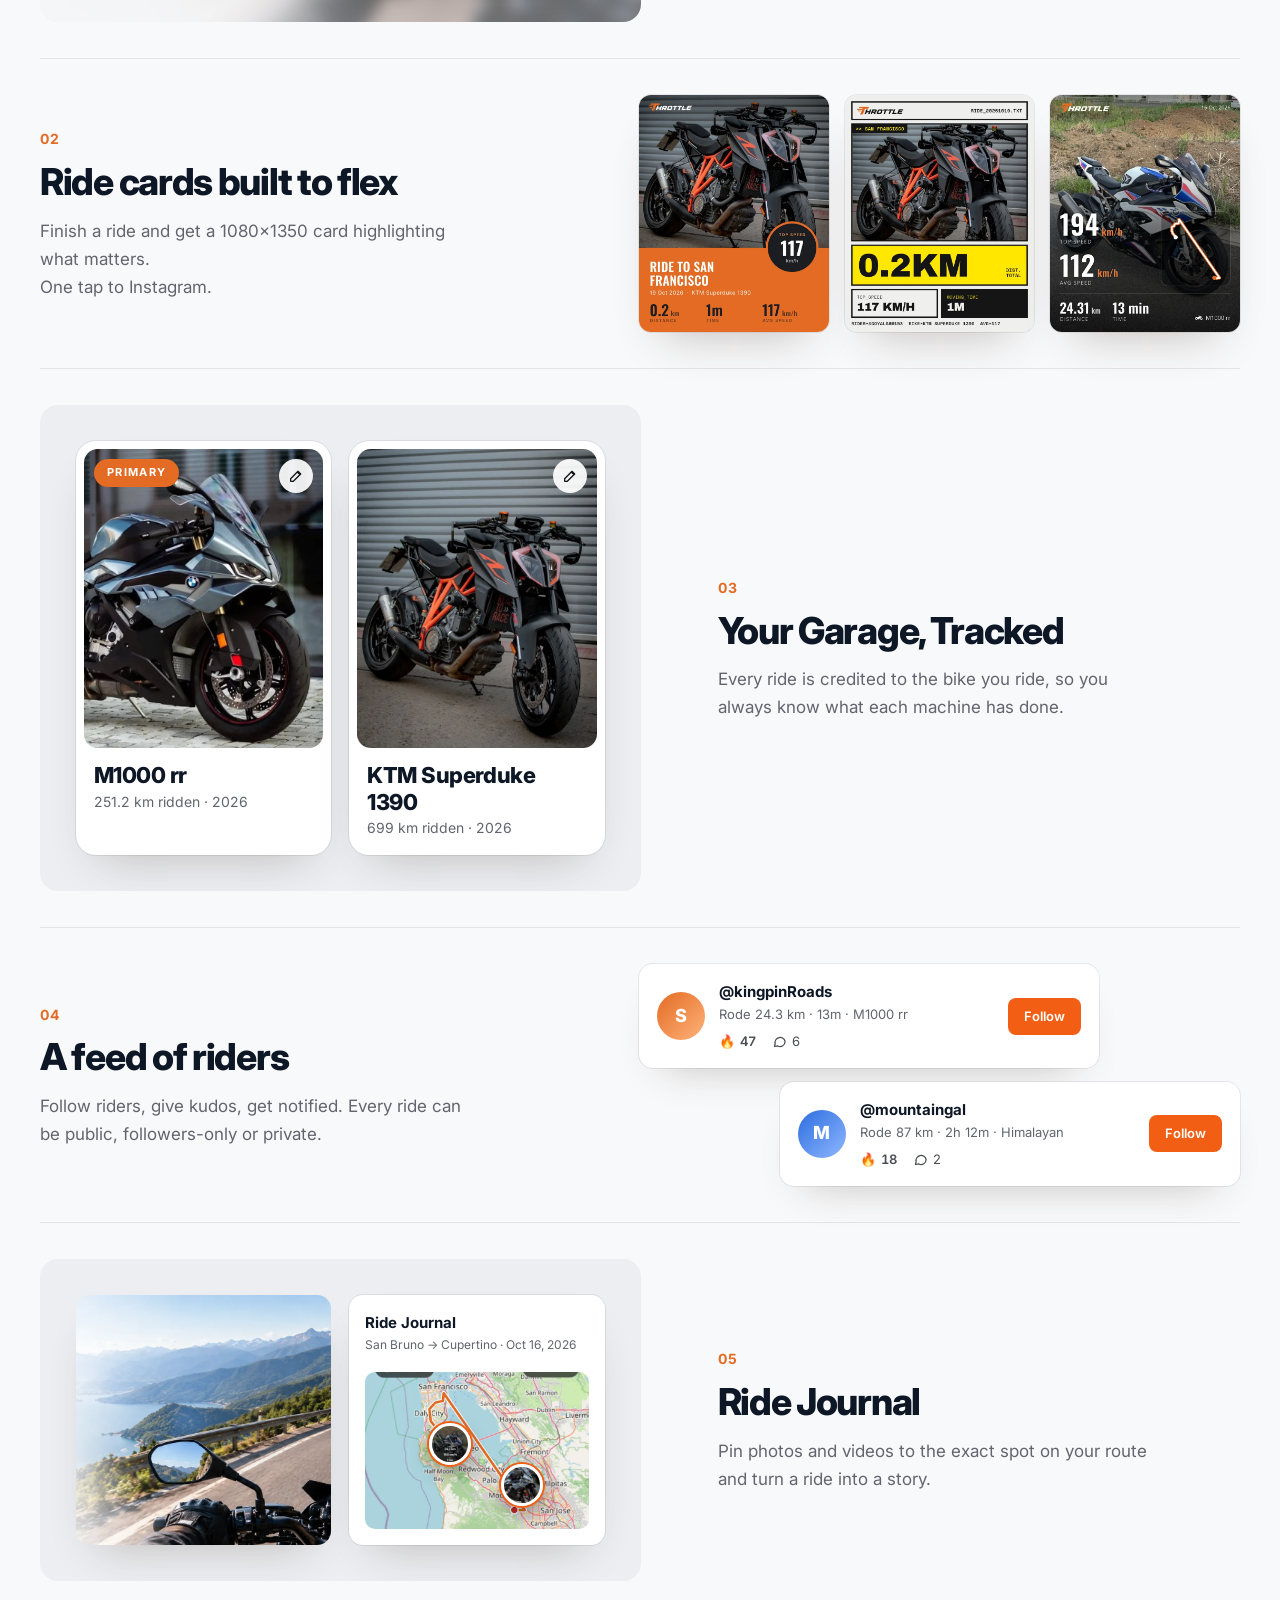
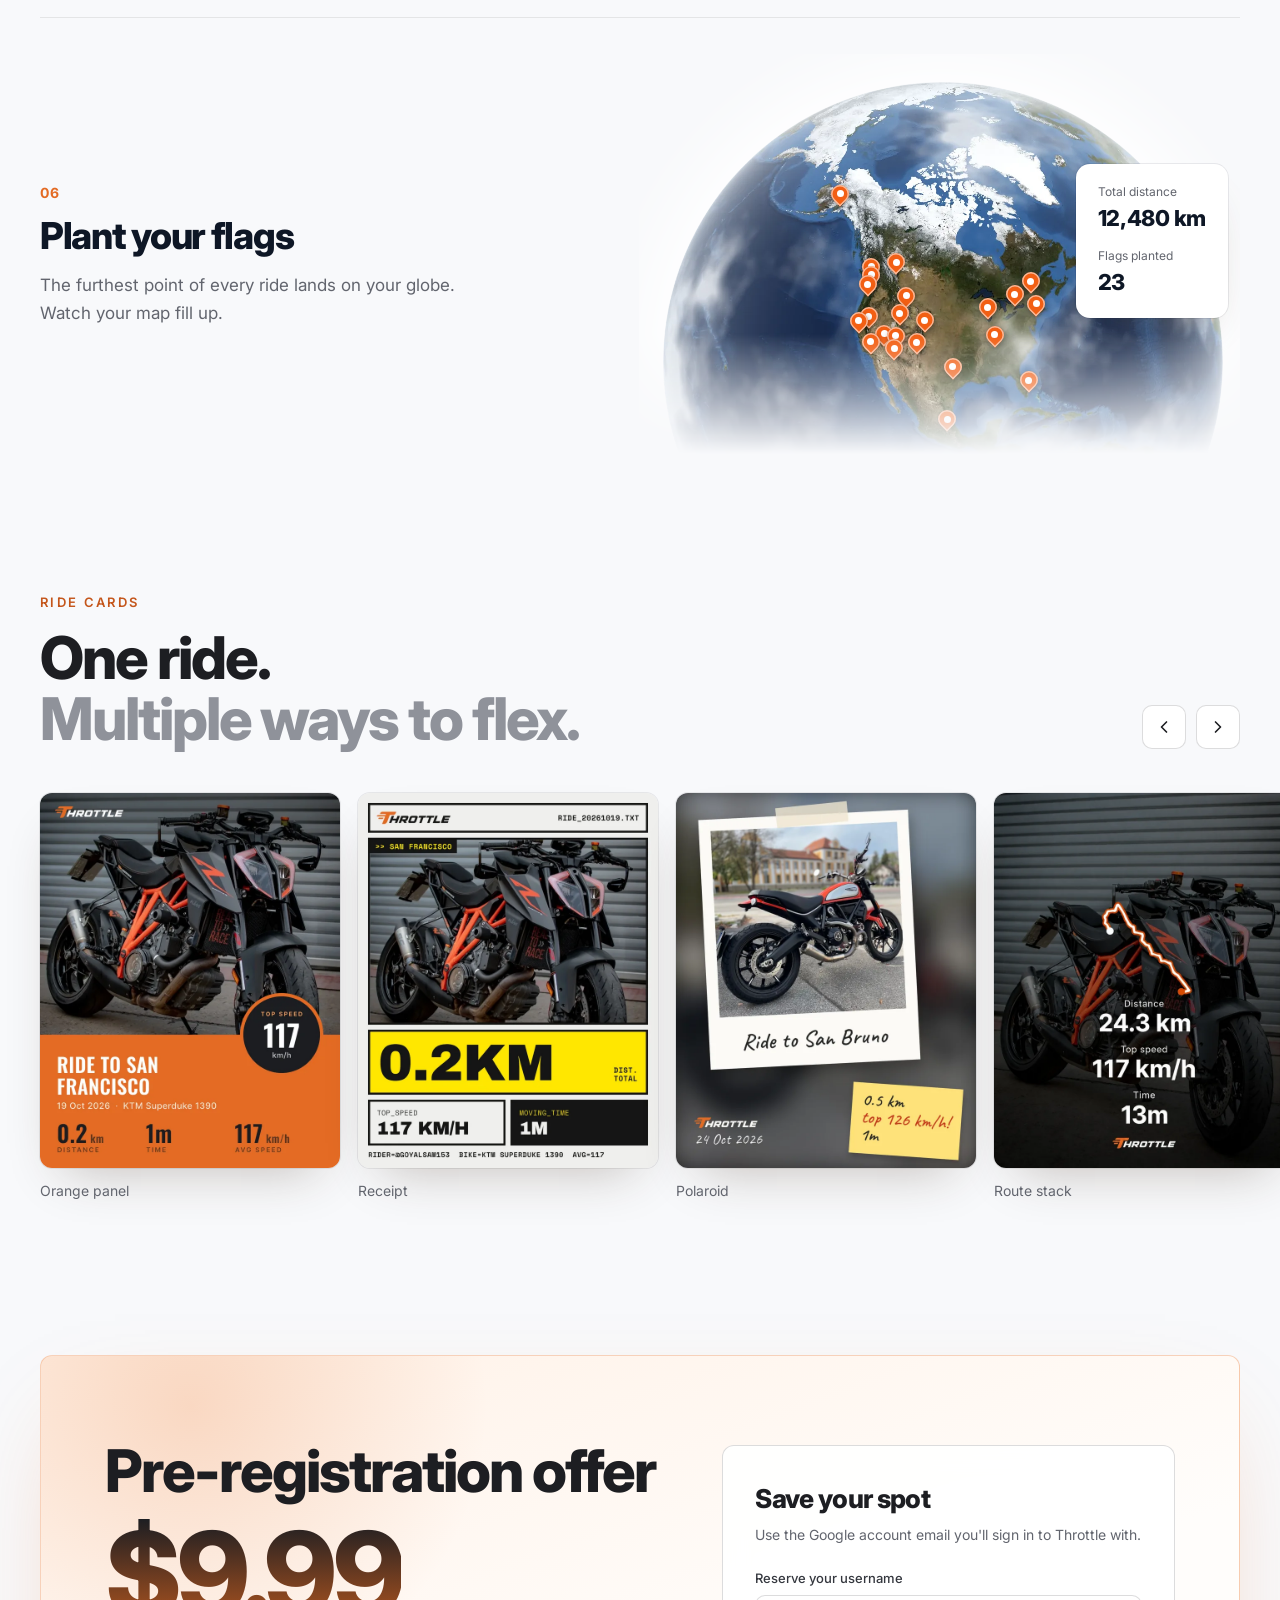
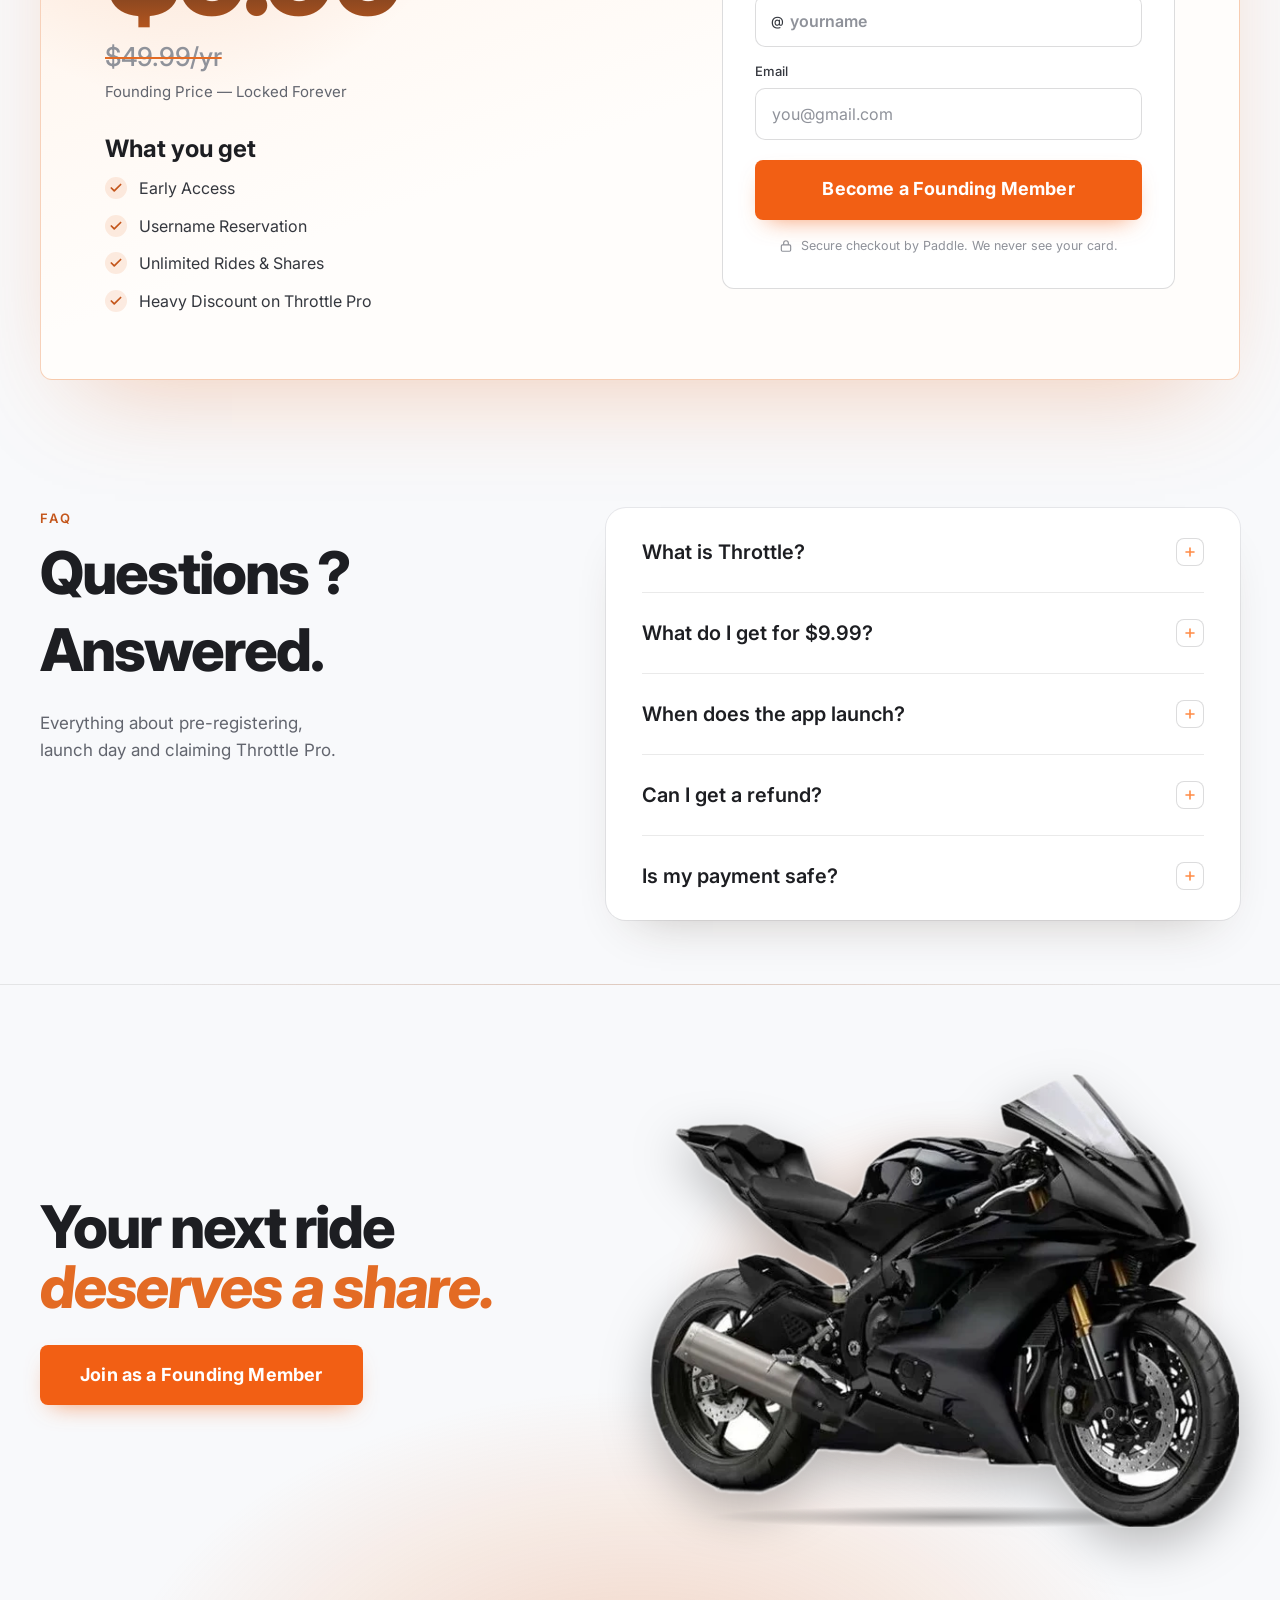
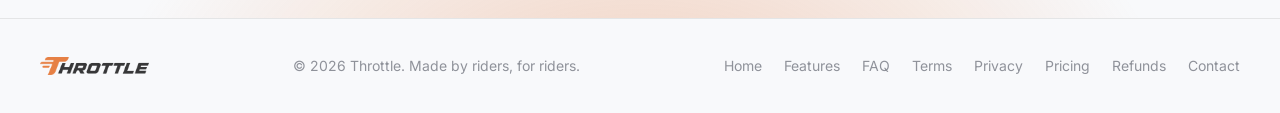
==== commit be98aac3: "pro" ====
--- a/index.html
+++ b/index.html
@@ -132,7 +132,6 @@
             <a href="#features" class="btn btn--ghost btn--lg">See how it works</a>
           </div>
           <ul class="hero__meta">
-            <li><svg viewBox="0 0 24 24" aria-hidden="true"><path d="M20 6 9 17l-5-5"/></svg>One-time payment</li>
             <li><svg viewBox="0 0 24 24" aria-hidden="true"><path d="M20 6 9 17l-5-5"/></svg>Secured by Paddle</li>
             <li><svg viewBox="0 0 24 24" aria-hidden="true"><path d="M20 6 9 17l-5-5"/></svg>iOS &amp; Android</li>
           </ul>
@@ -471,7 +470,7 @@
           </details>
           <details>
             <summary>What do I get for $9.99?</summary>
-            <p>Throttle Pro, ready on your account the day the app launches. Pre-registering costs <span data-price>$9.99</span>, once; after launch, Pro costs <span data-launch-text>$49.99 a year</span>.</p>
+            <p>Throttle Pro, ready on your account the day the app launches. Pre-registering costs <span data-price>$9.99</span>; after launch, Pro costs <span data-launch-text>$49.99 a year</span>.</p>
           </details>
     
           <details>
--- a/assets/css/styles.css
+++ b/assets/css/styles.css
@@ -1333,7 +1333,6 @@
 .pr-hero { padding: clamp(56px, 8vw, 96px) 0 clamp(32px, 4vw, 48px); text-align: center; }
 .pr-hero .h2 { margin: 0 auto; }
 .pr-accent { color: var(--orange); }
-.pr-lede { max-width: 600px; margin: 20px auto 0; font-size: 18px; line-height: 1.6; color: var(--muted); }
 
 .pr-grid { display: grid; grid-template-columns: repeat(3, minmax(0, 1fr)); gap: 20px; align-items: stretch; }
 .pr-card {
@@ -1351,33 +1350,12 @@
 .pr-card__price { display: flex; flex-direction: column; gap: 8px; }
 .pr-card__price b { font-size: 52px; font-weight: 800; letter-spacing: -0.04em; line-height: 0.95; font-variant-numeric: tabular-nums; }
 .pr-card__price span { font-size: 14px; line-height: 1.4; color: var(--muted); }
-.pr-card__price s { color: var(--dim); text-decoration-color: var(--orange); text-decoration-thickness: 2px; }
 .pr-card .btn[aria-disabled="true"] { cursor: default; color: var(--muted); }
 .pr-card .btn[aria-disabled="true"]:active { transform: none; }
 .pr-card .perks { gap: 12px; }
 .pr-card .perks li { font-size: 15px; line-height: 1.45; }
 .pr-card .perks strong { color: var(--text); font-weight: 600; }
 
-.pr-compare { padding: clamp(72px, 9vw, 112px) 0 0; }
-.pr-compare__head { display: flex; flex-wrap: wrap; align-items: baseline; justify-content: space-between; gap: 8px 24px; margin-bottom: 24px; }
-.pr-compare__head p { margin: 0; color: var(--muted); }
-.pr-table-wrap { border-radius: 20px; background: var(--card); box-shadow: 0 24px 50px -34px var(--shadow), 0 0 0 1px var(--card-line); overflow: clip; }
-.pr-table { width: 100%; border-collapse: collapse; font-size: 15px; }
-.pr-table col.pr-col { width: 22%; }
-.pr-table col.pr-col--pro { background: var(--orange-soft); }
-.pr-table th, .pr-table td { padding: 14px 20px; text-align: left; border-top: 1px solid var(--line); vertical-align: middle; }
-.pr-table thead th { position: sticky; top: 80px; border-top: 0; padding-top: 20px; padding-bottom: 16px; font-size: 16px; font-weight: 700; background: var(--card); }
-.pr-table thead th:last-child { color: var(--orange-hi); background: linear-gradient(var(--orange-soft), var(--orange-soft)), var(--card); }
-.pr-table tbody th { font-weight: 500; color: var(--text-3); }
-.pr-table td { color: var(--text-2); font-weight: 500; }
-.pr-table .pr-group th { padding-top: 26px; padding-bottom: 10px; font-size: 12px; font-weight: 700; letter-spacing: 0.12em; text-transform: uppercase; color: var(--orange-hi); background: var(--surface-2); }
-.pr-table td.yes, .pr-table td.no { font-size: 0; }
-.pr-table td.yes::before, .pr-table td.no::before { content: ""; display: inline-block; width: 22px; height: 22px; border-radius: 50%; vertical-align: middle; }
-.pr-table td.yes::before {
-  background: var(--orange-soft) center / 12px no-repeat url("data:image/svg+xml,%3Csvg xmlns='http://www.w3.org/2000/svg' viewBox='0 0 24 24' fill='none' stroke='%23e36b24' stroke-width='3.5' stroke-linecap='round' stroke-linejoin='round'%3E%3Cpath d='M20 6 9 17l-5-5'/%3E%3C/svg%3E");
-}
-.pr-table td.no::before { width: 14px; height: 2px; border-radius: 2px; margin-left: 4px; background: var(--line-3); }
-
 .pr-why { padding: clamp(72px, 9vw, 112px) 0 0; }
 .pr-why__grid { display: grid; grid-template-columns: repeat(4, minmax(0, 1fr)); gap: 20px; margin-top: 24px; }
 .pr-why__grid > div { padding: 24px; border-radius: 16px; background: var(--card); box-shadow: 0 0 0 1px var(--card-line); }
@@ -1396,12 +1374,10 @@
 
 @media (max-width: 600px) {
   .pr-navlink { display: none; }
-  .pr-lede { font-size: 16px; }
-  .pr-table { font-size: 14px; }
-  .pr-table th, .pr-table td { padding: 12px 10px; }
-  .pr-table tbody th { padding-left: 16px; }
-  .pr-table col.pr-col { width: 26%; }
   .pr-why__grid { grid-template-columns: minmax(0, 1fr); }
 }
 
-@media (max-width: 760px) { .pr-table thead th { top: 68px; } }
+.pr-card .perks li.off { color: var(--dim); }
+.pr-card .perks li.off svg { background: var(--tint-2); stroke: var(--dim); stroke-width: 2.6; }
+.pr-same { margin: 0; padding: 18px 20px; border-radius: 14px; background: var(--tint); border: 1px dashed var(--line-2); font-size: 15px; line-height: 1.55; color: var(--muted); }
+.pr-same strong { display: block; margin-bottom: 4px; color: var(--text); font-weight: 600; }
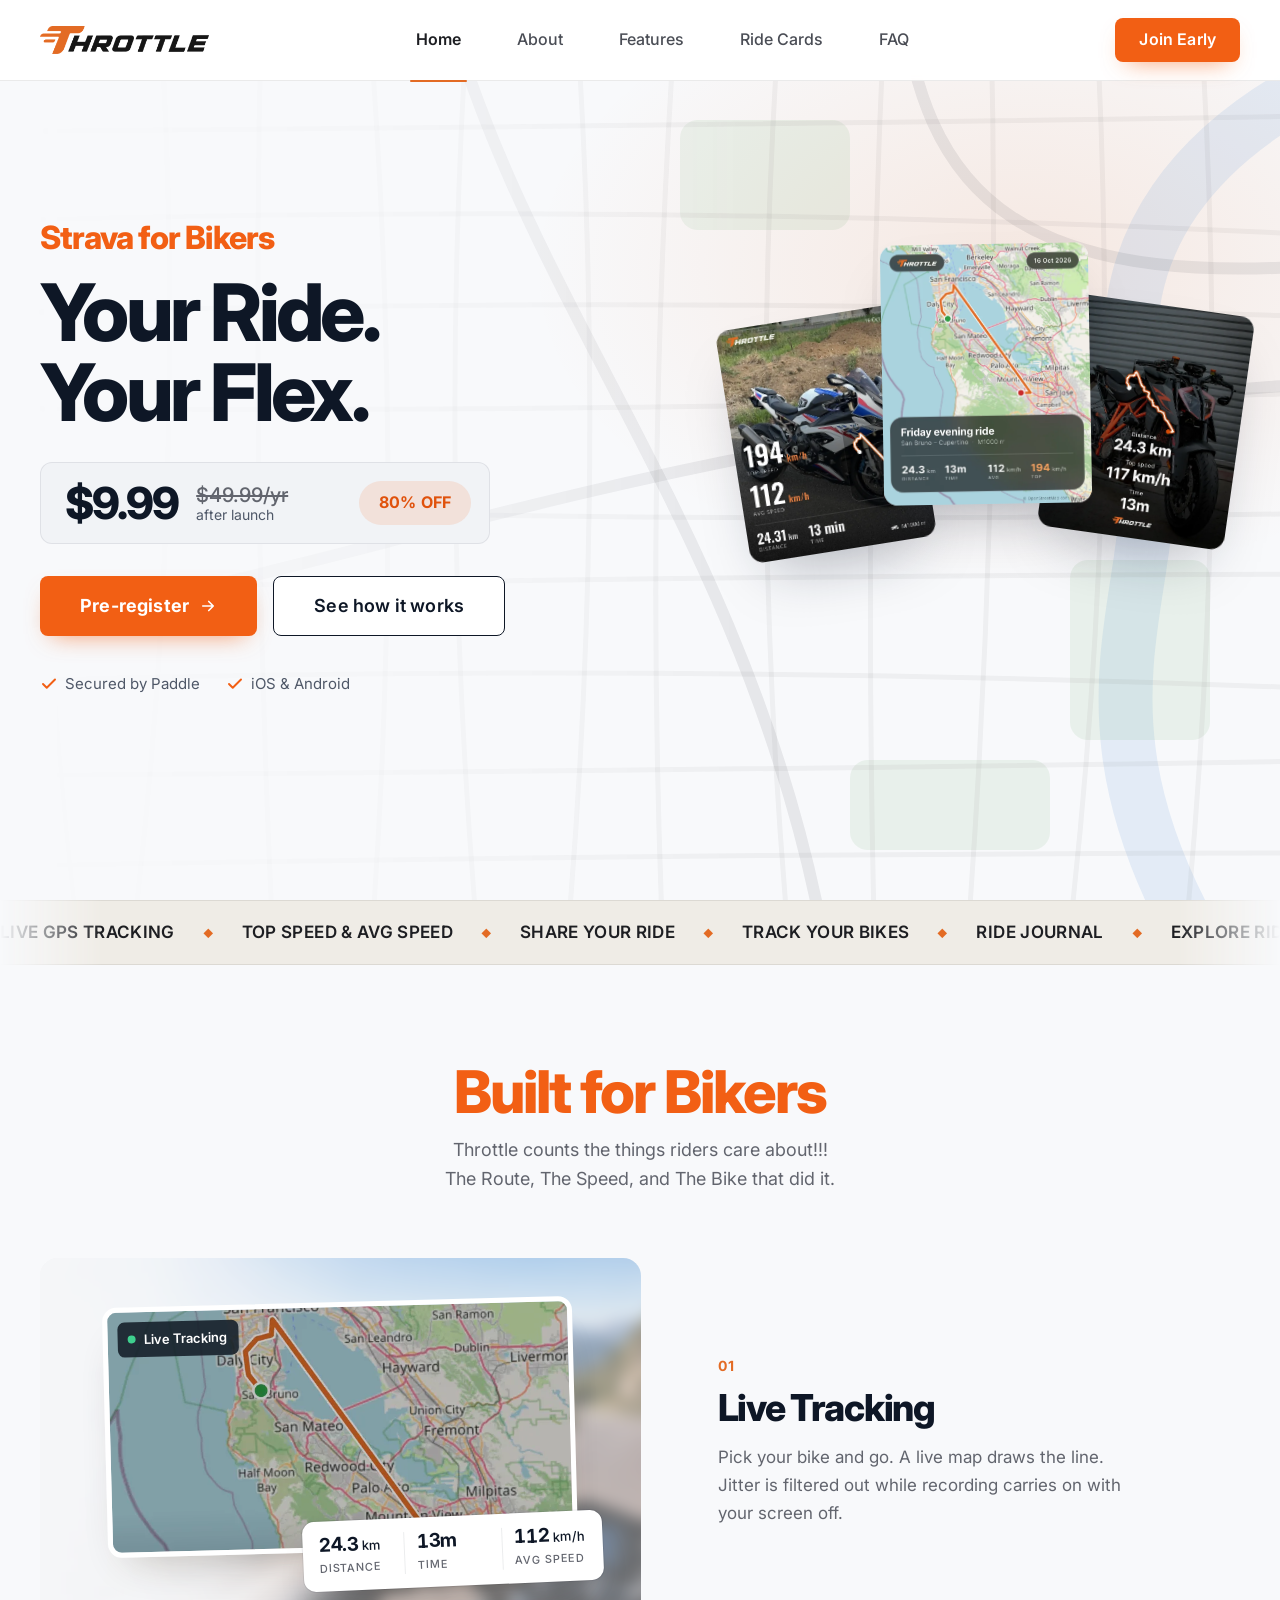
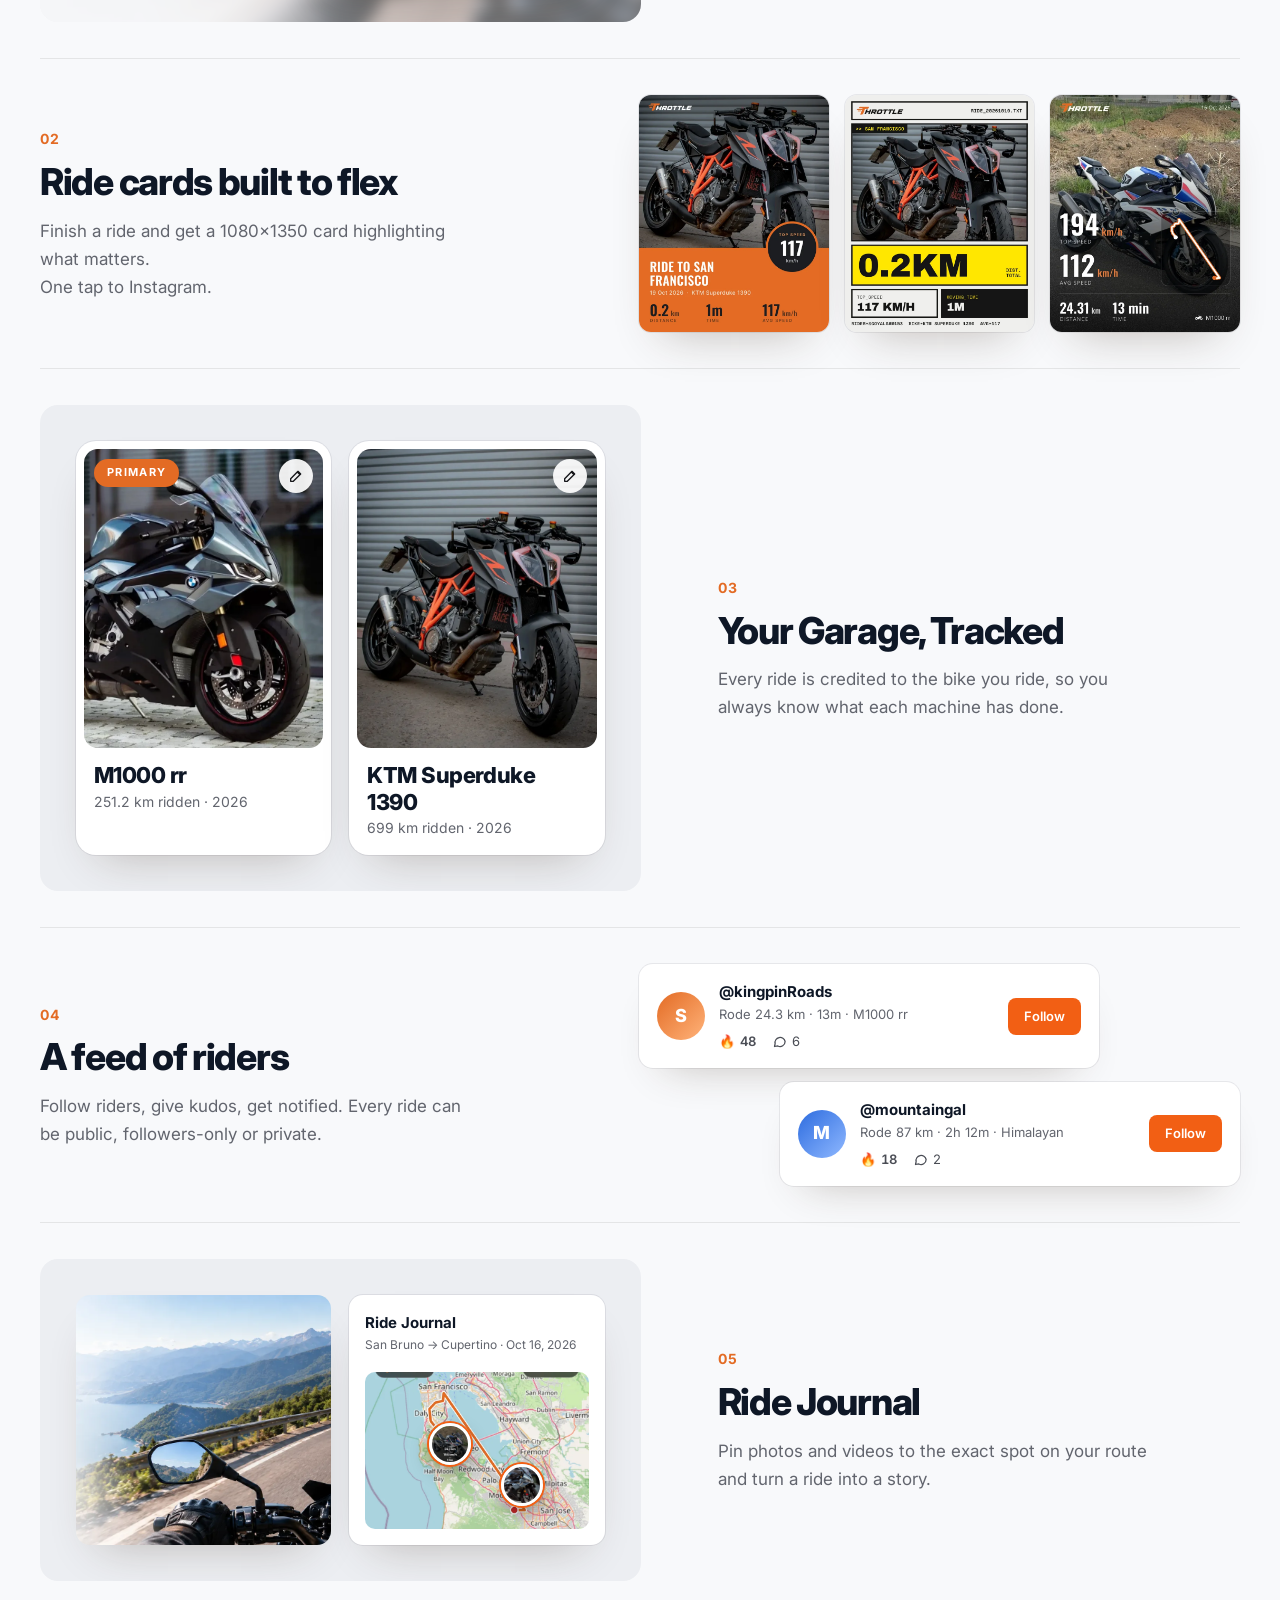
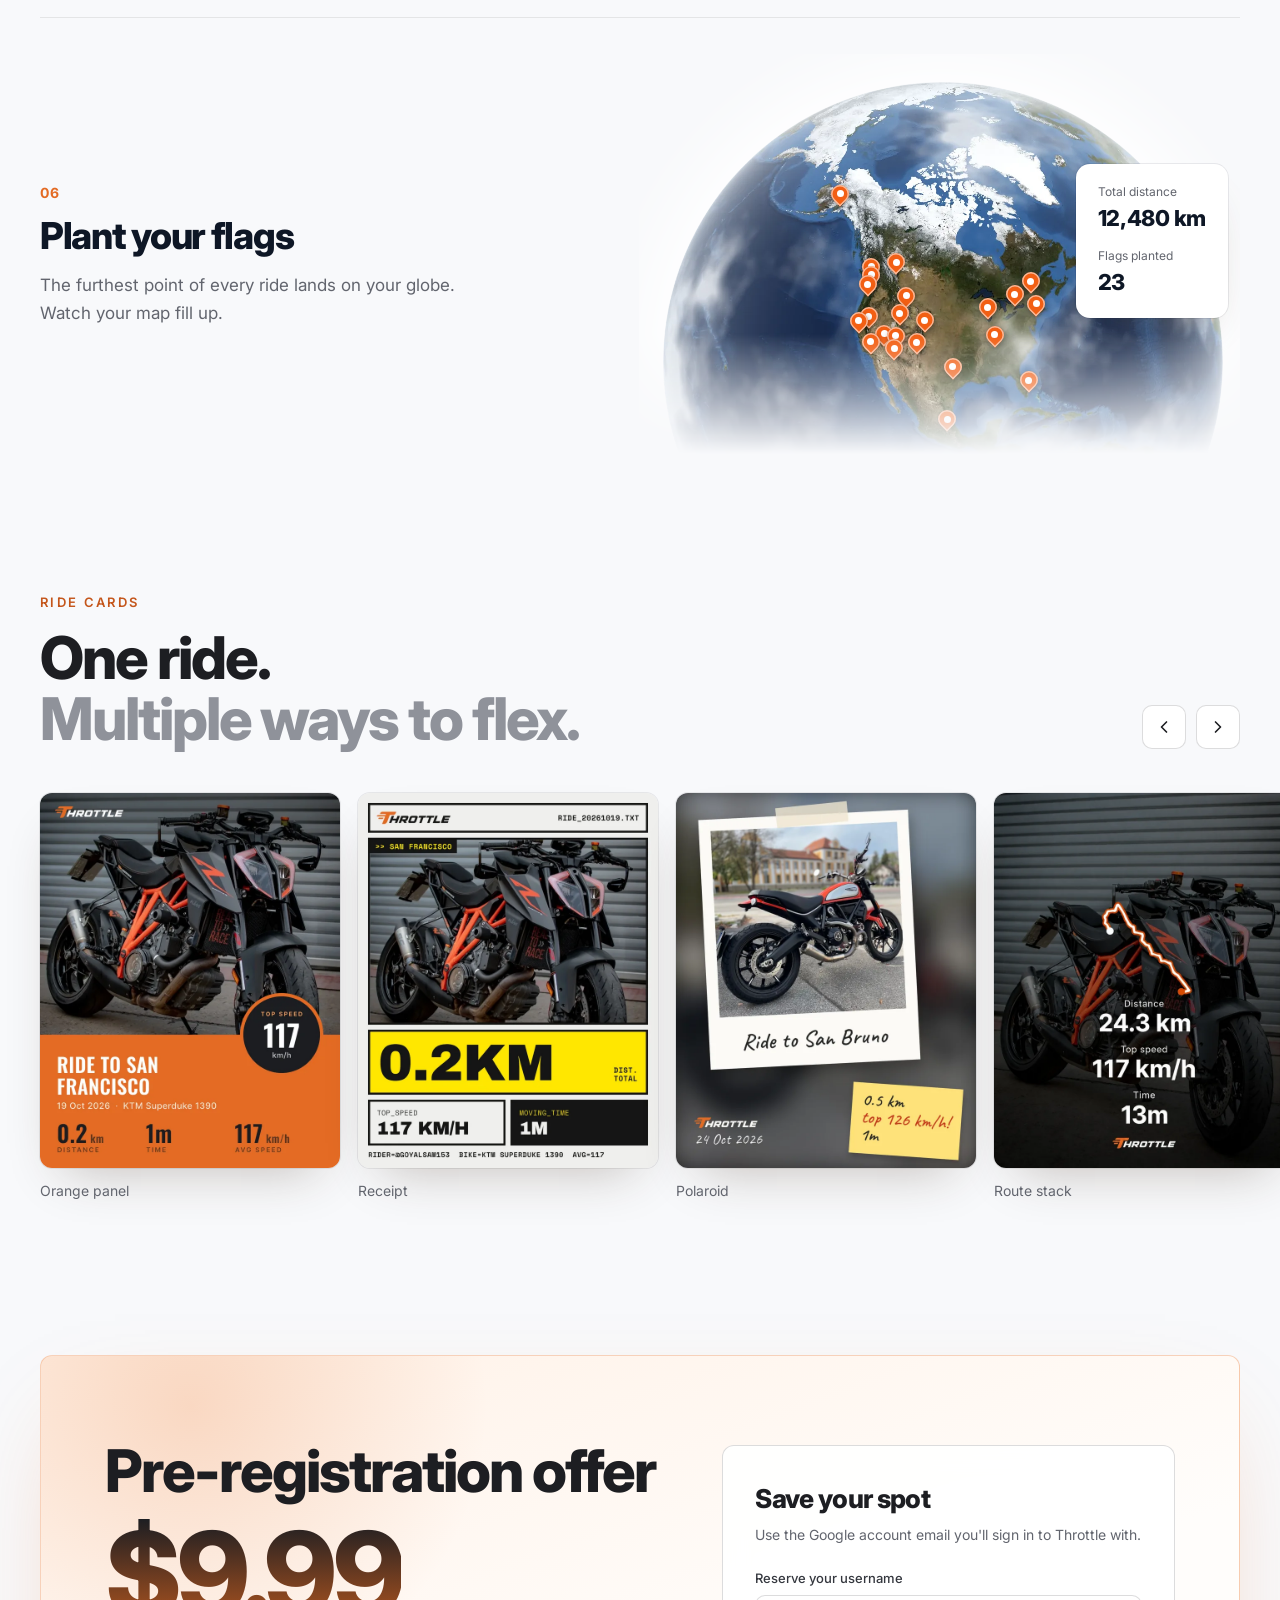
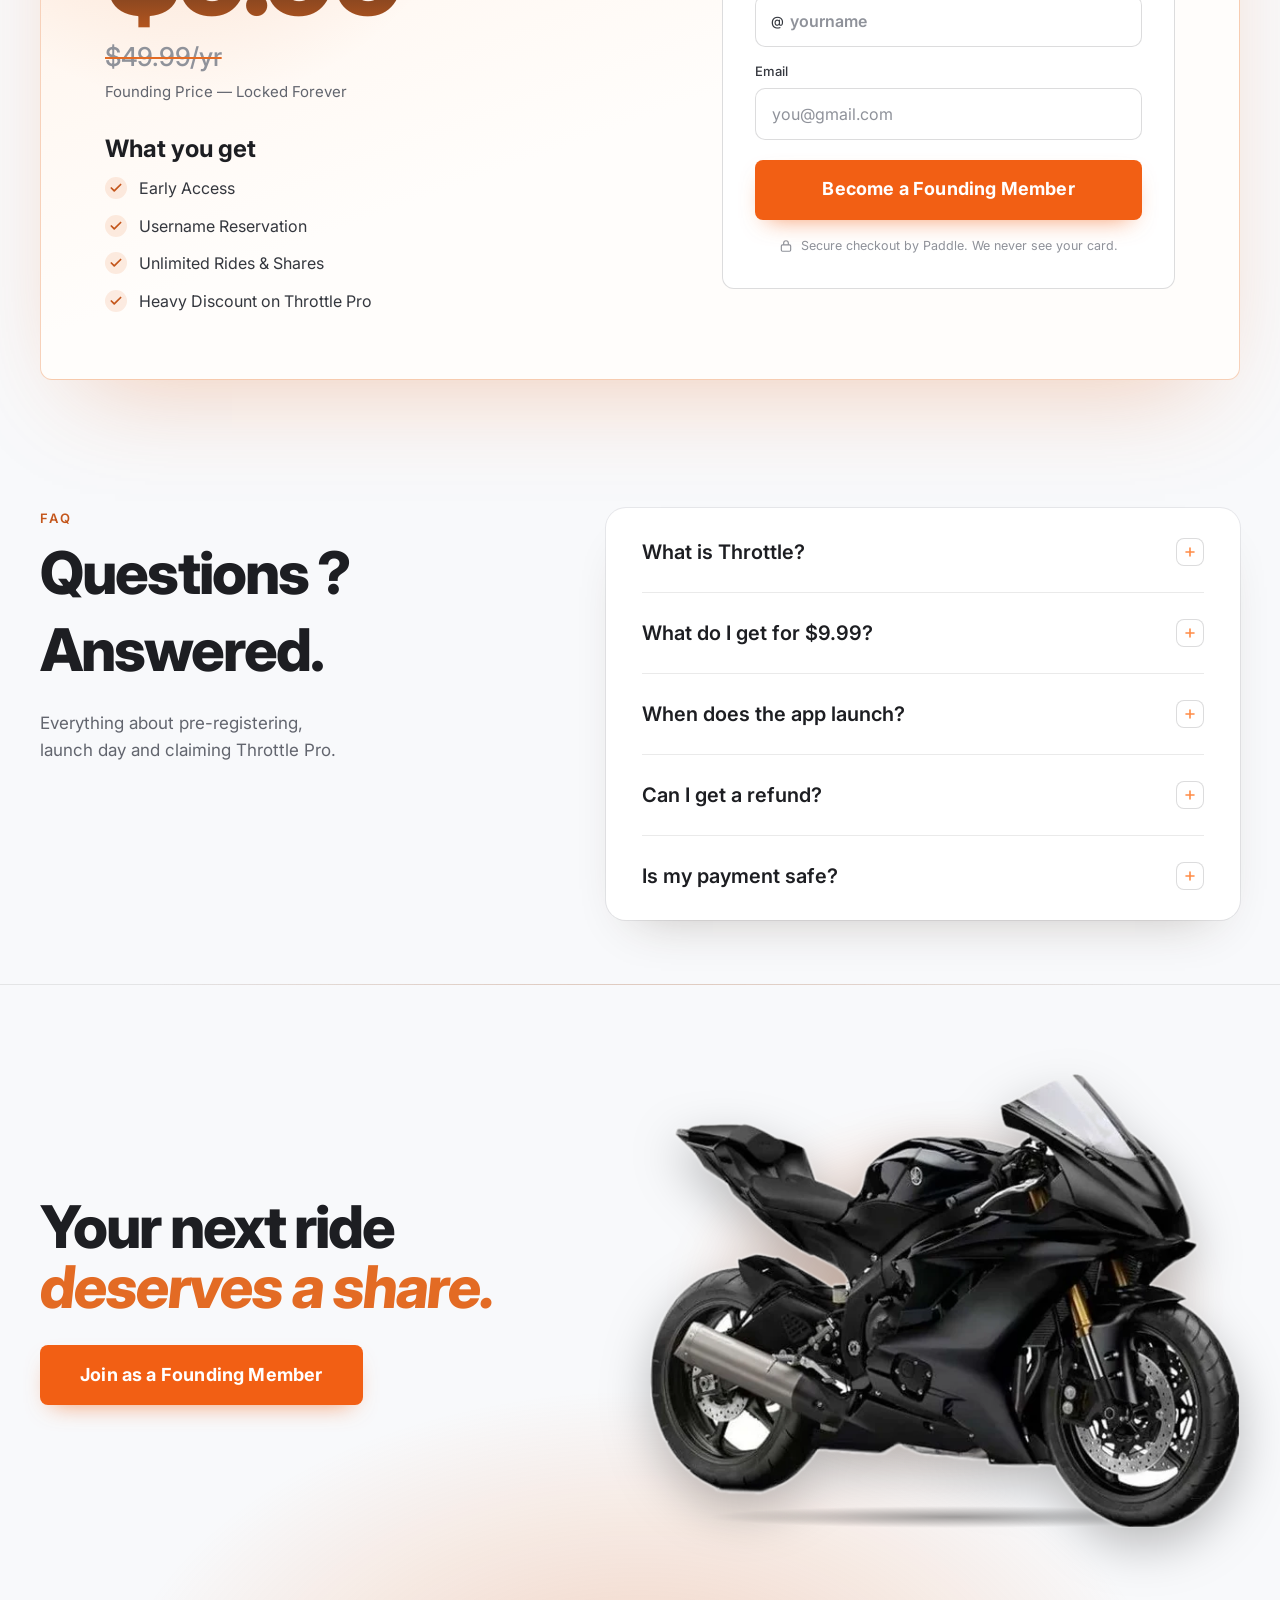
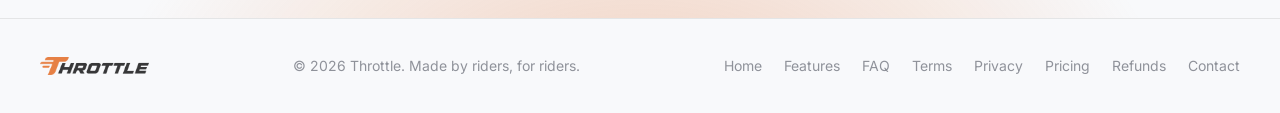
==== commit 27976990: "Add contact page with preset topics Topics (help, support, delete account, billing, bug, feedback, p" ====
--- a/index.html
+++ b/index.html
@@ -523,7 +523,7 @@
         <a href="privacy.html">Privacy</a>
         <a href="pricing.html">Pricing</a>
         <a href="refunds.html">Refunds</a>
-        <a href="#" data-contact hidden>Contact</a>
+        <a href="contact.html">Contact</a>
       </nav>
     </div>
   </footer>
--- a/assets/css/styles.css
+++ b/assets/css/styles.css
@@ -1381,3 +1381,44 @@
 .pr-card .perks li.off svg { background: var(--tint-2); stroke: var(--dim); stroke-width: 2.6; }
 .pr-same { margin: 0; padding: 18px 20px; border-radius: 14px; background: var(--tint); border: 1px dashed var(--line-2); font-size: 15px; line-height: 1.55; color: var(--muted); }
 .pr-same strong { display: block; margin-bottom: 4px; color: var(--text); font-weight: 600; }
+
+/* ---------- Contact page (contact.html) ---------- */
+
+.contact__lede { margin: 0 0 32px; font-size: 17px; }
+.contact__form { padding: clamp(20px, 4vw, 32px); background: var(--surface); border: 1px solid var(--line); border-radius: 16px; box-shadow: 0 24px 50px -36px var(--shadow); }
+.topics { margin: 0 0 20px; padding: 0; border: 0; min-width: 0; }
+.topics legend { margin-bottom: 10px; padding: 0; font-size: 13px; font-weight: 500; color: var(--text-3); }
+.topics__grid { display: grid; grid-template-columns: repeat(2, minmax(0, 1fr)); gap: 10px; }
+.topic { position: relative; cursor: pointer; }
+.topic input { position: absolute; opacity: 0; pointer-events: none; }
+.topic > span { display: block; height: 100%; padding: 12px 14px; border: 1px solid var(--line-2); border-radius: var(--radius-sm); background: var(--surface-2); transition: border-color 0.2s, background 0.2s, box-shadow 0.2s; }
+.topic strong { display: block; font-size: 15px; color: var(--text); }
+.topic small { display: block; margin-top: 2px; font-size: 13px; color: var(--muted); line-height: 1.4; }
+.topic:hover > span { border-color: var(--line-3); }
+.topic input:checked + span { border-color: var(--orange); background: var(--orange-soft); box-shadow: 0 0 0 1px var(--orange) inset; }
+.topic input:focus-visible + span { outline: 2px solid var(--orange-hi); outline-offset: 2px; }
+.contact__note { margin: 0 0 20px; padding: 14px 16px; border-radius: var(--radius-sm); background: var(--orange-soft); border: 1px solid rgba(227, 107, 36, 0.3); }
+.contact__note strong { display: block; margin-bottom: 4px; font-size: 15px; color: var(--text); }
+.contact__note p { margin: 0; font-size: 14px; line-height: 1.6; color: var(--text-2); }
+.contact__row { display: grid; grid-template-columns: repeat(2, minmax(0, 1fr)); gap: 0 14px; }
+.field em { font-style: normal; color: var(--dim); }
+.field textarea {
+  display: block; width: 100%; min-height: 140px; padding: 14px 16px; resize: vertical;
+  font: inherit; font-size: 16px; line-height: 1.5; color: var(--text);
+  background: var(--surface); border: 1px solid var(--line-2); border-radius: var(--radius-sm);
+  transition: border-color 0.2s, box-shadow 0.2s, background 0.2s;
+}
+.field textarea::placeholder { color: var(--dim); }
+.field textarea:hover { border-color: var(--line-3); }
+.field textarea:focus { outline: none; border-color: var(--orange); box-shadow: 0 0 0 4px rgba(227, 107, 36, 0.18); background: var(--surface-2); }
+.field textarea[aria-invalid="true"] { border-color: #ff5a5a; box-shadow: 0 0 0 4px rgba(255, 90, 90, 0.15); }
+.contact__form .btn { margin-top: 6px; }
+.contact__direct { display: flex; align-items: center; justify-content: space-between; gap: 16px; margin-top: 24px; }
+.contact__direct p { margin: 0; font-size: 14px; }
+.contact__direct p a { overflow-wrap: anywhere; }
+@media (max-width: 560px) {
+  .contact__row { grid-template-columns: 1fr; }
+  .topic > span { padding: 10px 12px; }
+  .topic small { font-size: 12px; }
+  .contact__direct { flex-direction: column; align-items: stretch; }
+}
